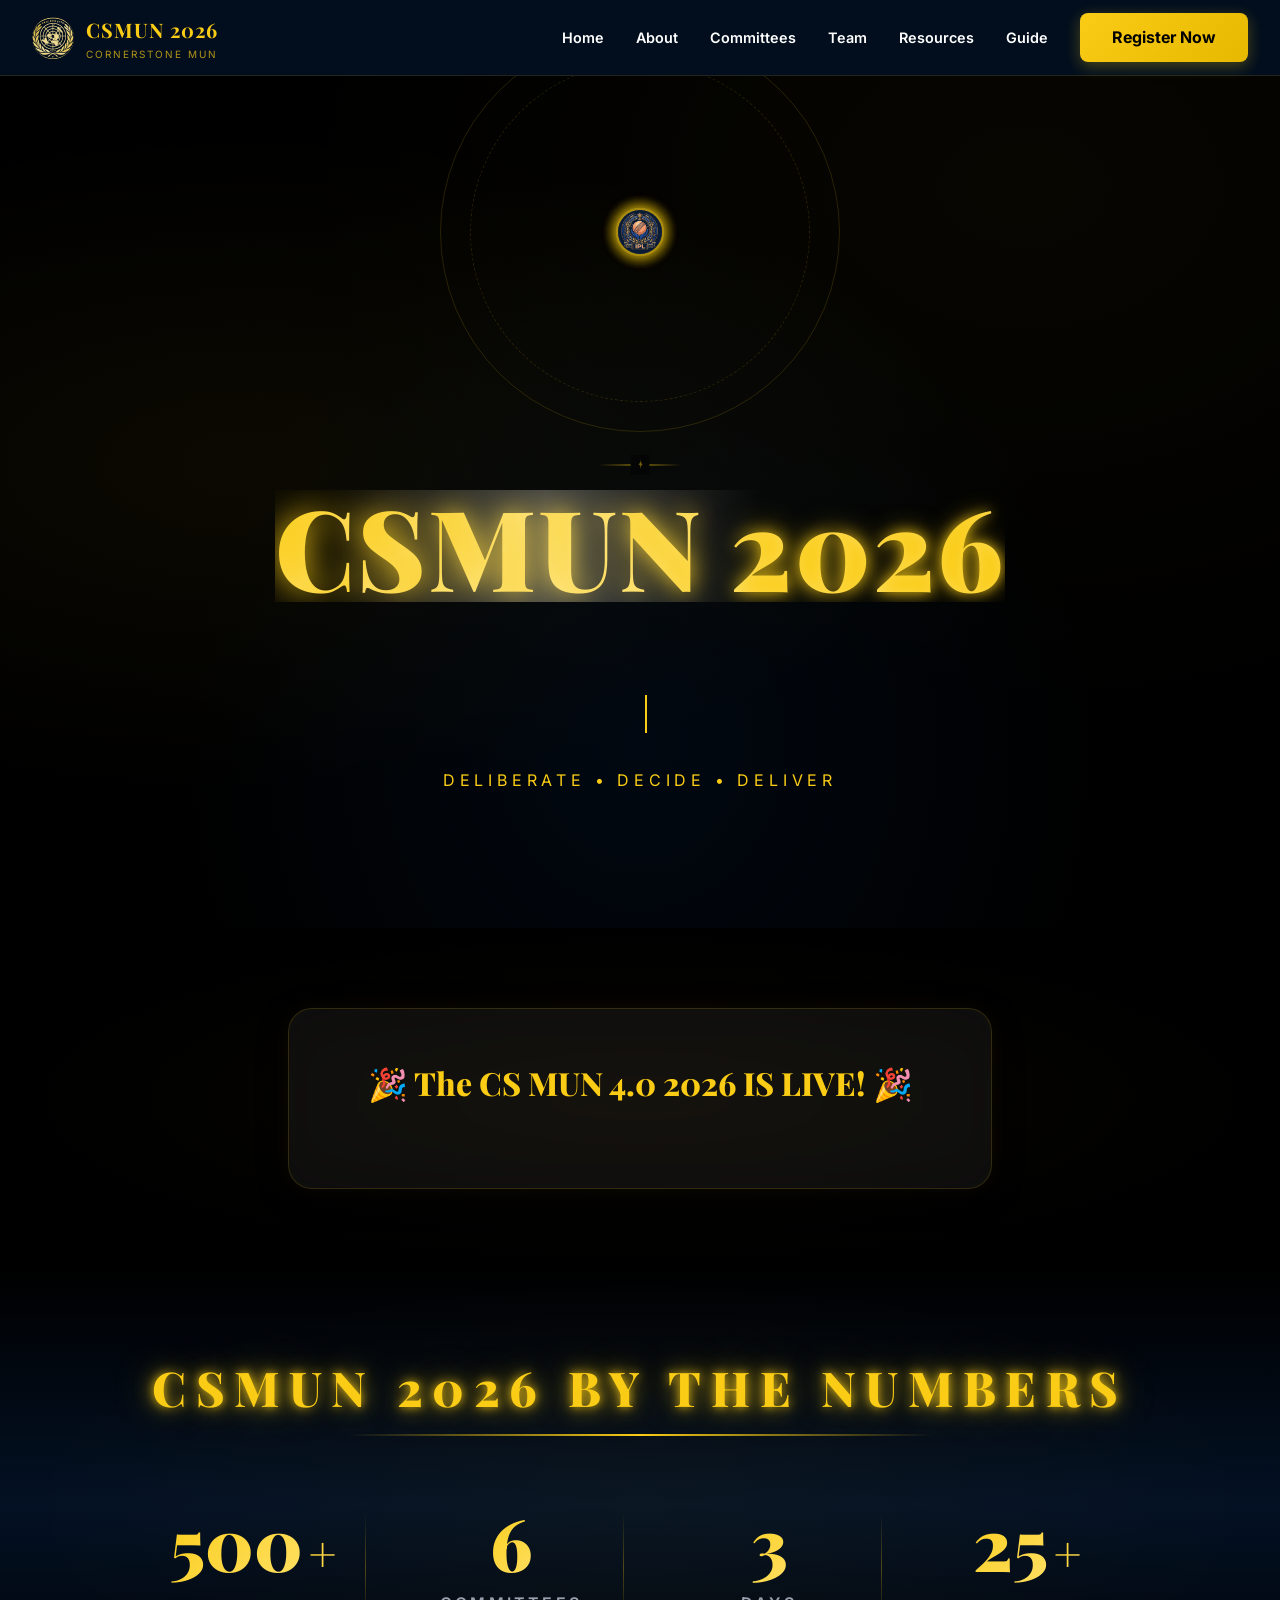
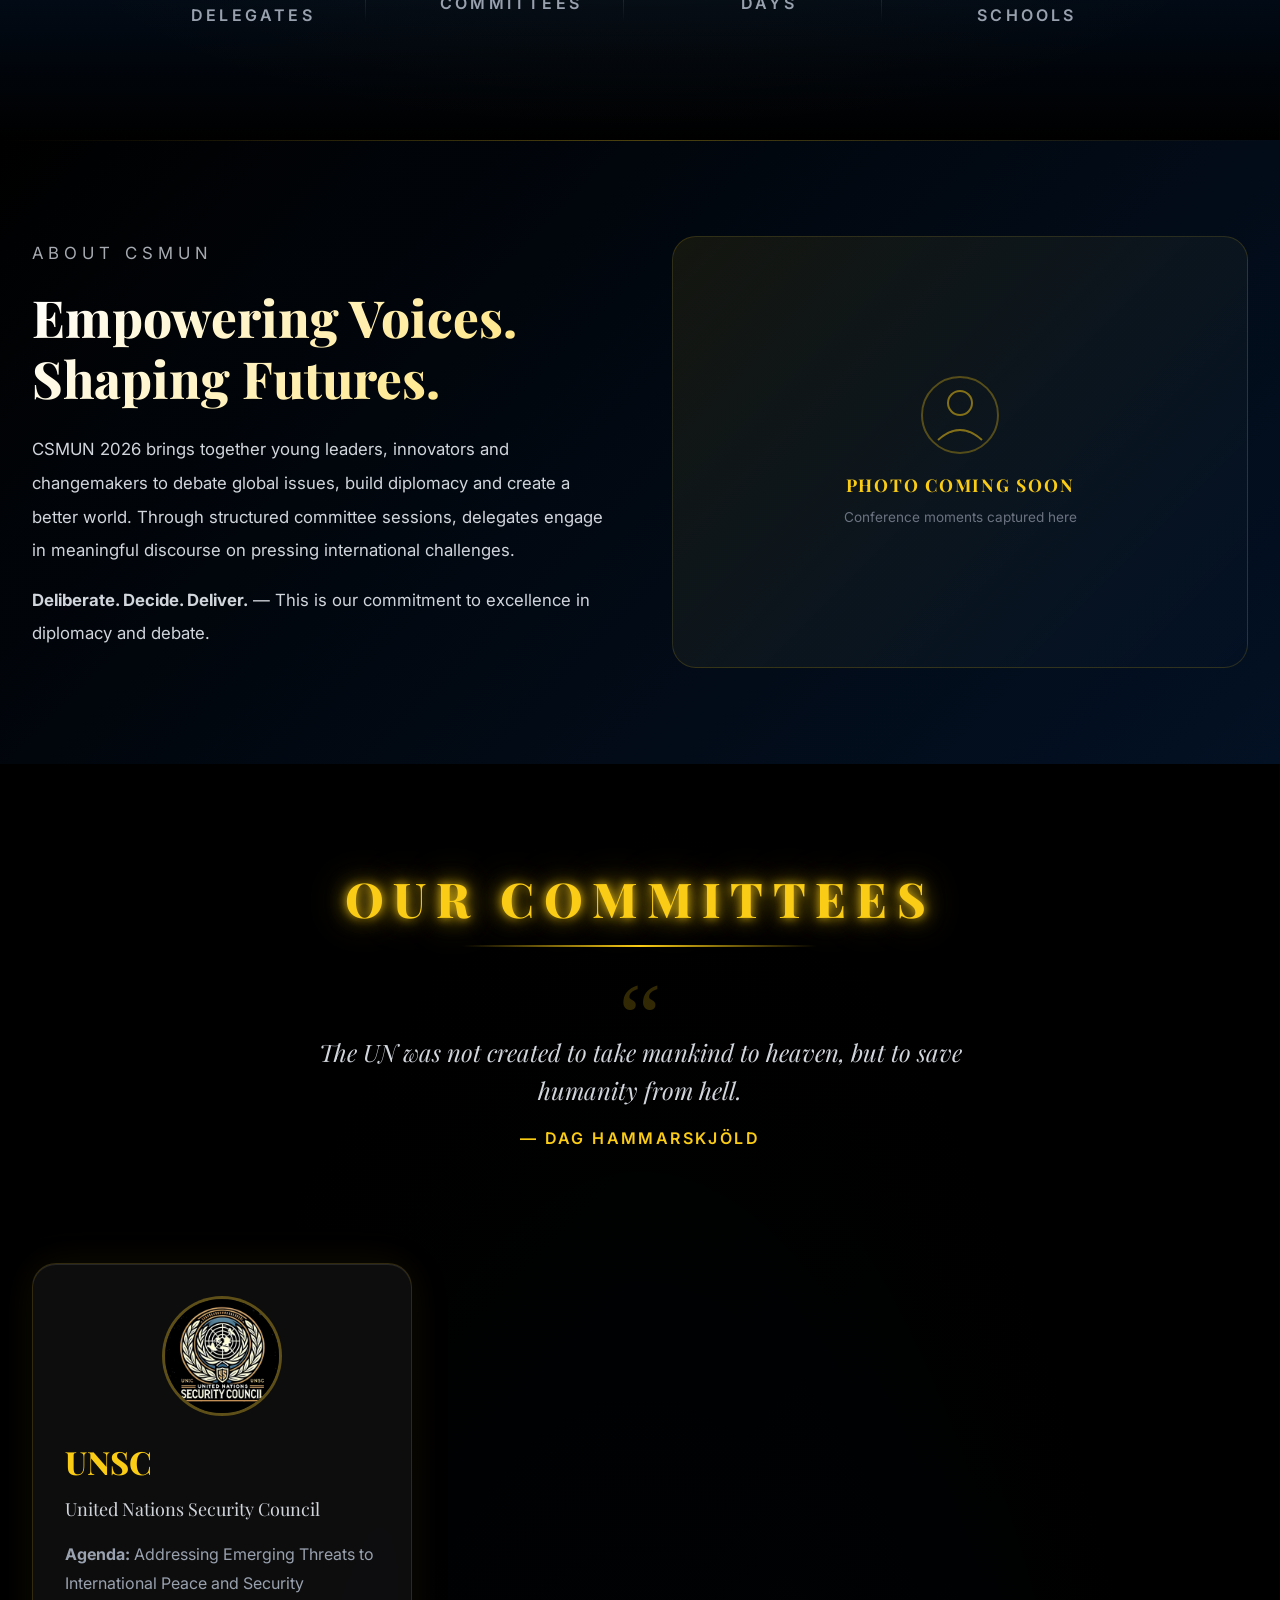
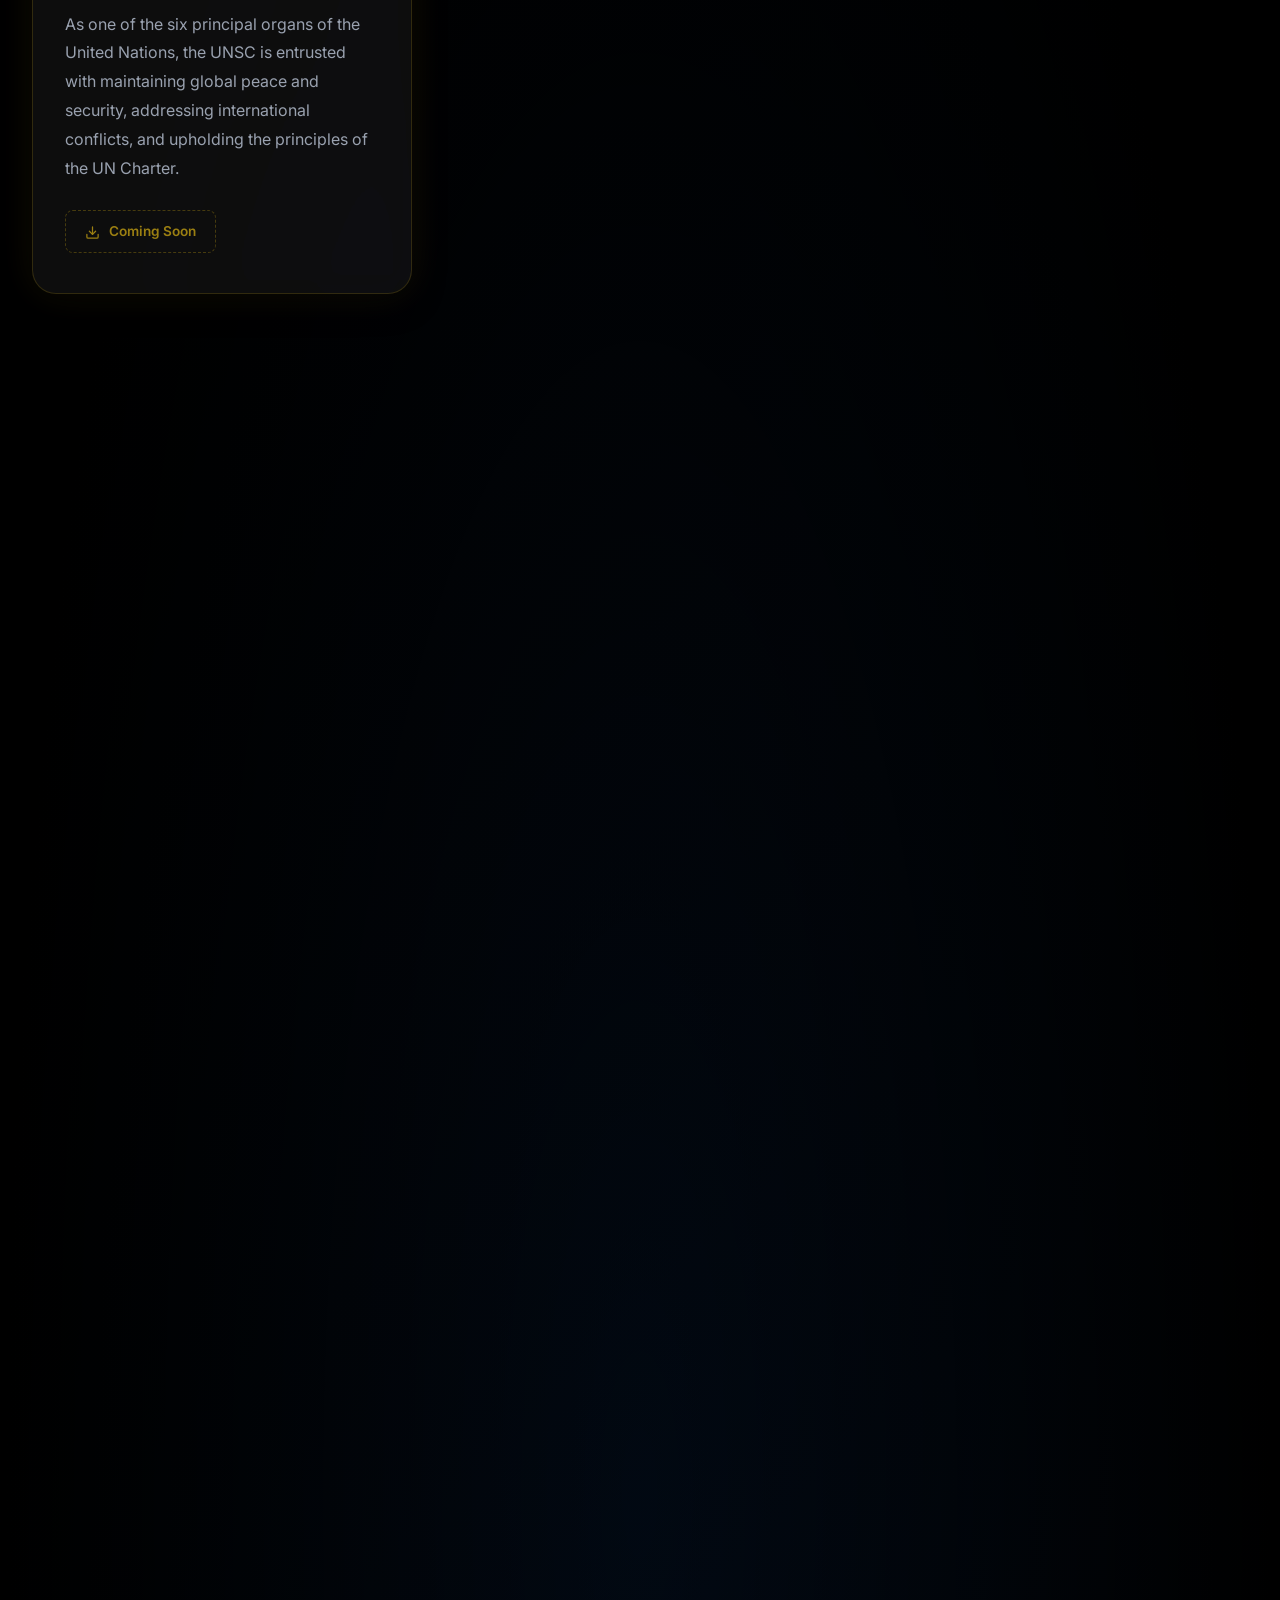
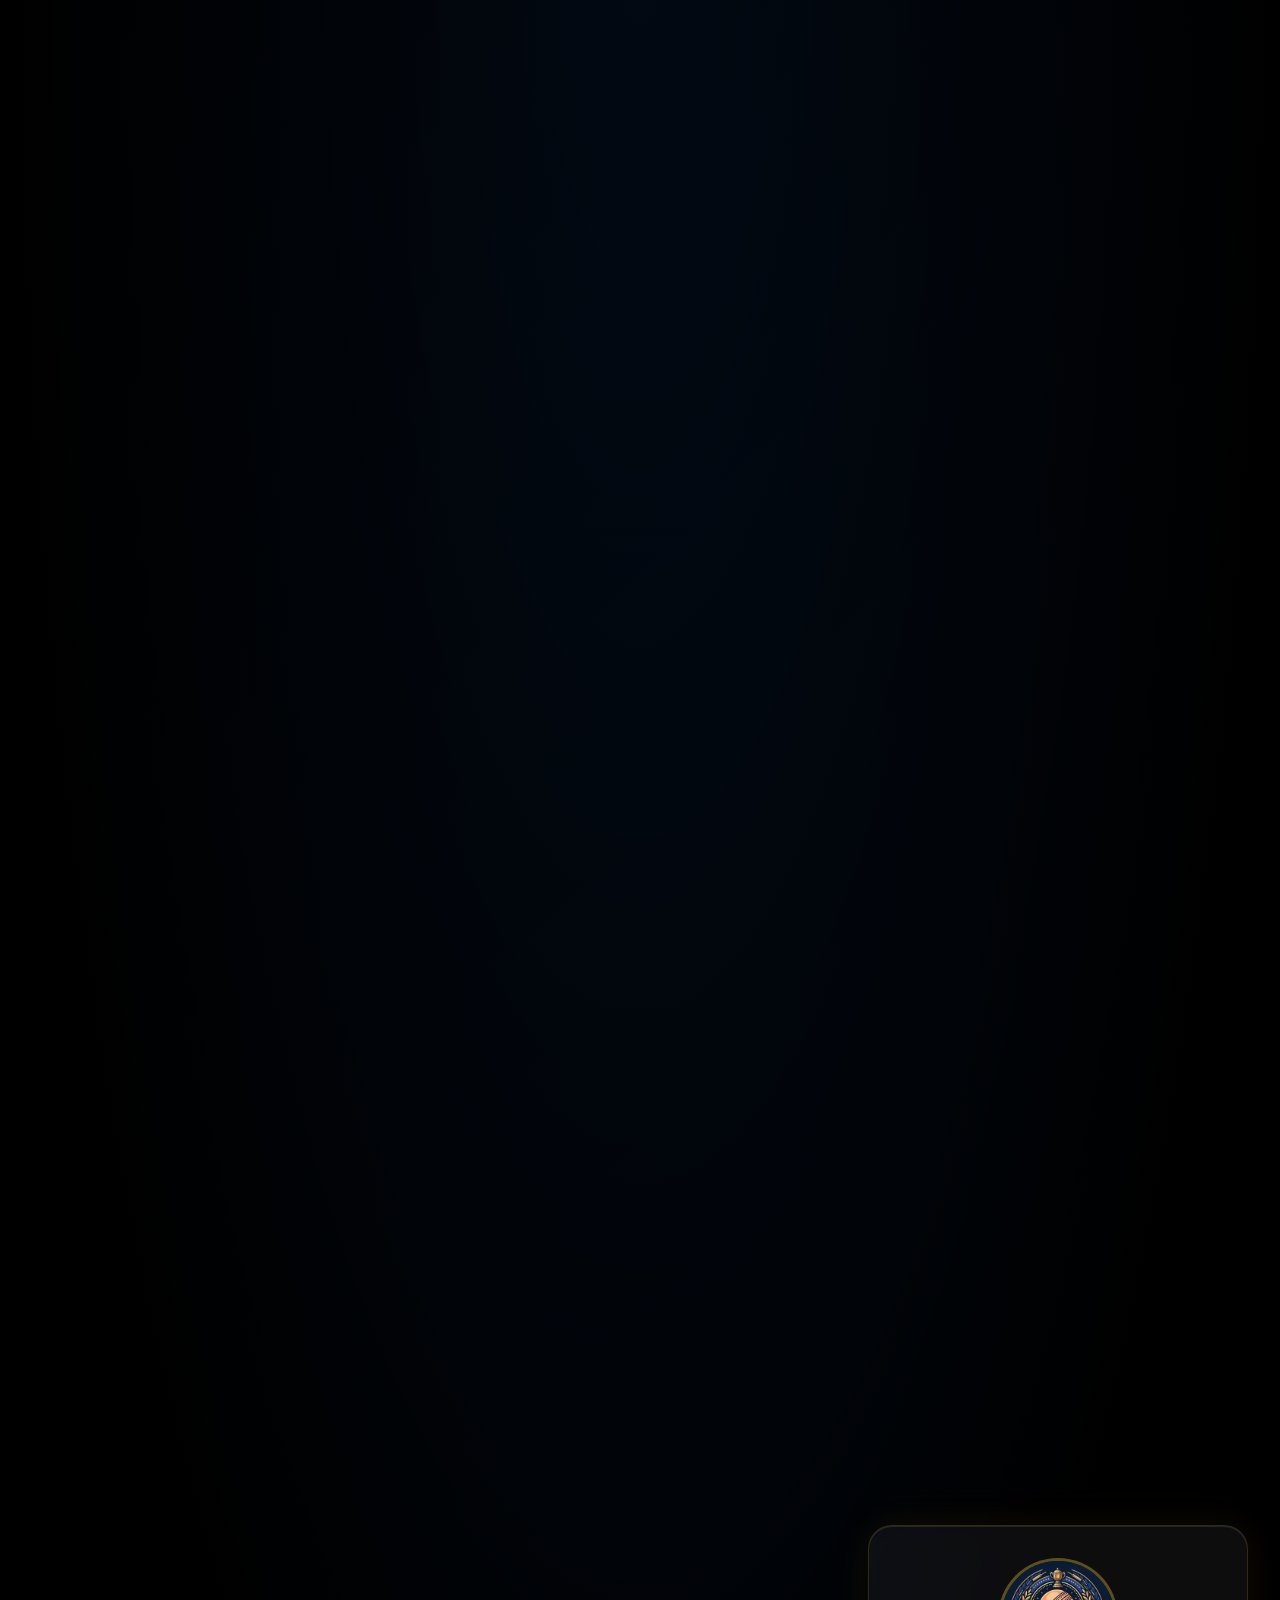
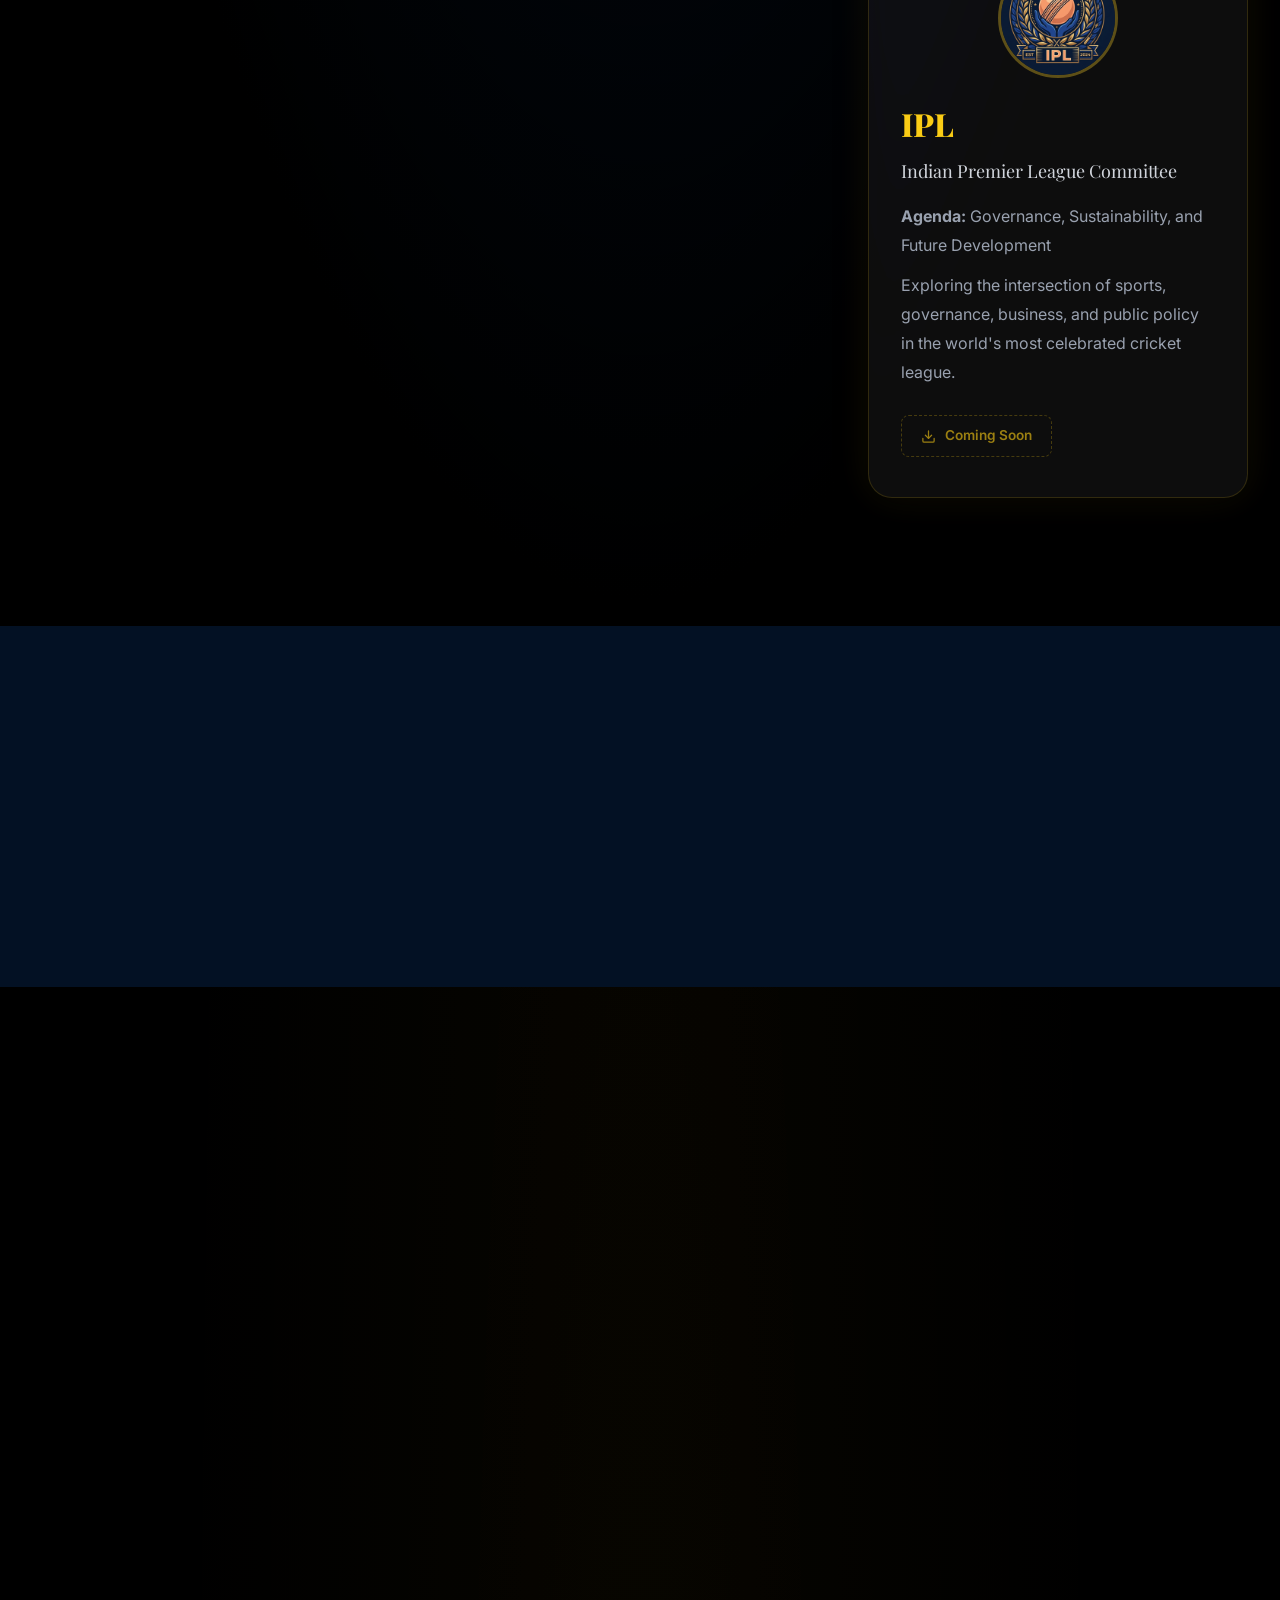
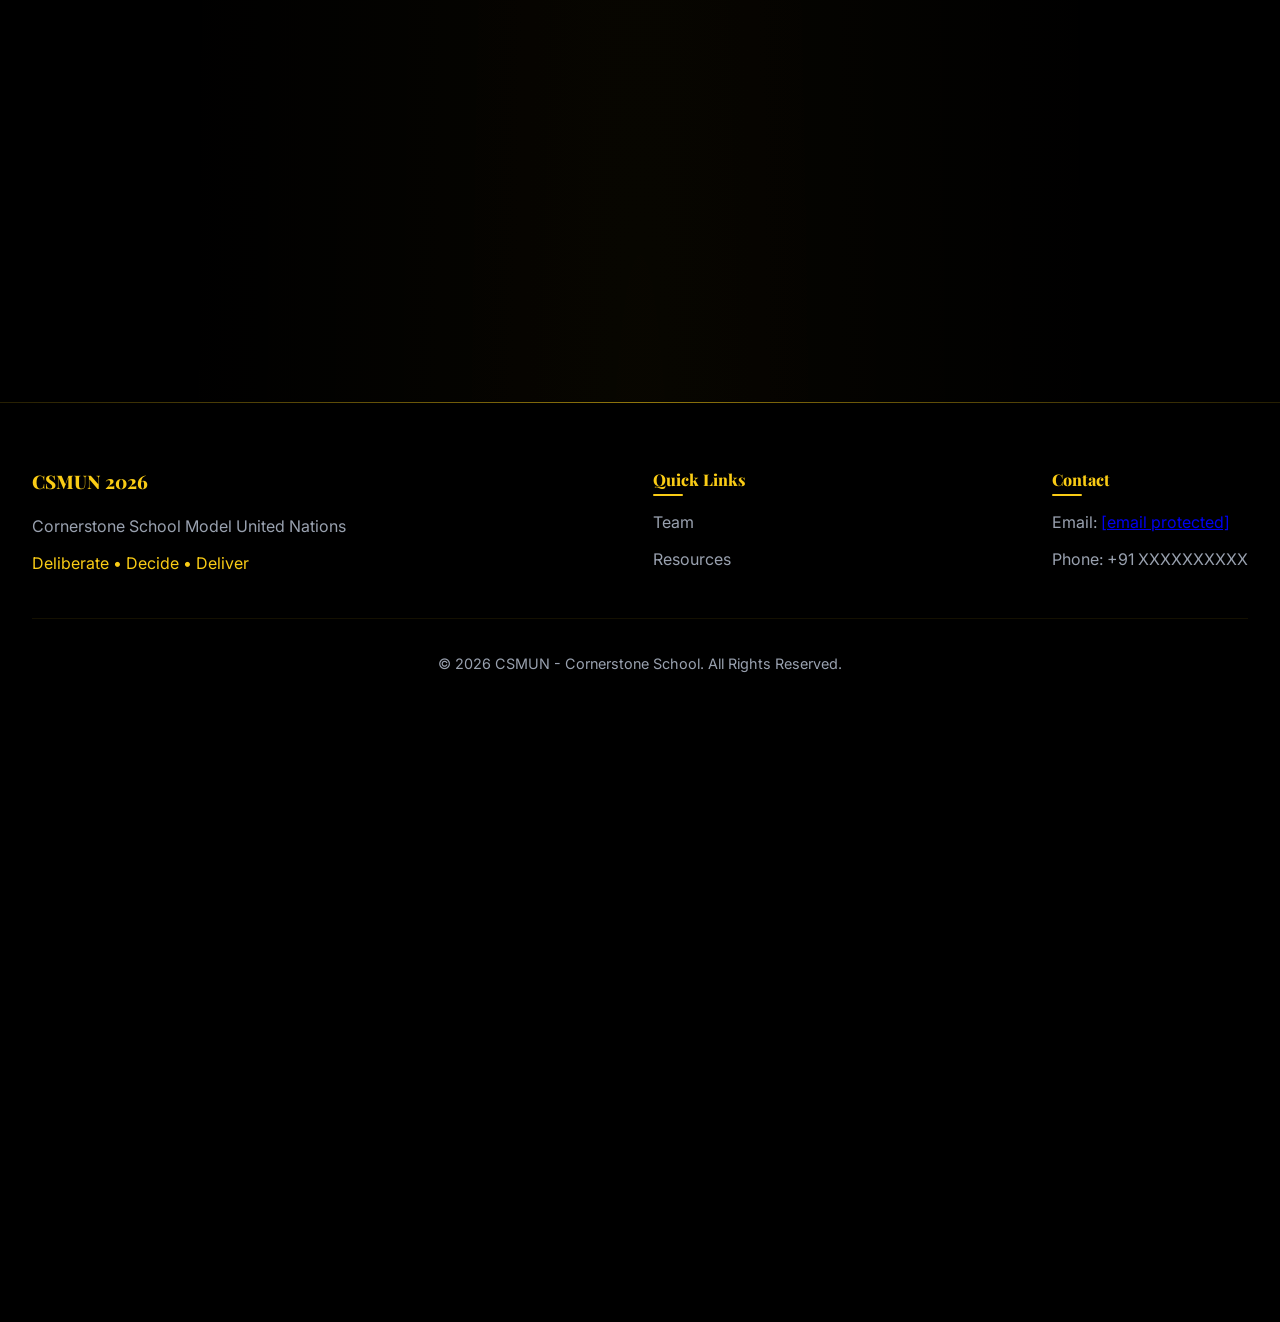
==== index.html @ 0a6442a9 "new" ====
<!DOCTYPE html>
<html lang="en">
<head>
    <meta charset="UTF-8">
    <meta name="viewport" content="width=device-width, initial-scale=1.0">
    <title>CSMUN 2026 | Cornerstone School Model United Nations</title>
    <meta name="description" content="Cornerstone School Model United Nations - Deliberate. Decide. Deliver.">
    <meta name="author" content="Sailesh, Jaswanth, Vedansh and Rishith">
    <!-- TODO: Add favicon, OG tags for social media -->
    <link rel="stylesheet" href="styles.css">
    <link rel="preconnect" href="https://fonts.googleapis.com">
    <link rel="preconnect" href="https://fonts.gstatic.com" crossorigin>
    <link href="https://fonts.googleapis.com/css2?family=Inter:wght@300;400;600;700;800&family=Playfair+Display:wght@700;800;900&display=swap" rel="stylesheet">
    <script src="https://cdnjs.cloudflare.com/ajax/libs/gsap/3.12.5/gsap.min.js"></script>
</head>
<body class="scene-3d">
 <!-- 3D Cityscape Background Layers -->
 <div class="cityscape-3d">
 <div class="skyline-layer skyline-back"></div>
 <div class="skyline-layer skyline-mid"></div>
 <div class="skyline-layer skyline-front"></div>
 </div>

    <!-- Preloader -->
    <div id="preloader">
        <div class="preloader-inner">
            <img src="images/mun-logo.svg" alt="CSMUN" class="preloader-logo">
            <div class="preloader-ring"></div>
            <p class="preloader-text">CSMUN 2026</p>
            <div class="preloader-bar"><div class="preloader-fill"></div></div>
        </div>
    </div>

    <!-- Dramatic Intro (first visit only) -->
    <div id="introOverlay">
        <div class="intro-slides">
            <div class="intro-slide active" style="background-image: url('images/committees/unsc.png')"></div>
            <div class="intro-slide" style="background-image: url('data:image/svg+xml,%3Csvg xmlns=%22http://www.w3.org/2000/svg%22 width=%22400%22 height=%22300%22%3E%3Crect width=%22400%22 height=%22300%22 fill=%22%231a1a2e%22/%3E%3Ccircle cx=%22200%22 cy=%22120%22 r=%2280%22 fill=%22none%22 stroke=%22%23facc15%22 stroke-width=%222%22 opacity=%220.2%22/%3E%3Ctext x=%22200%22 y=%22125%22 text-anchor=%22middle%22 font-family=%22Inter%22 font-size=%2236%22 font-weight=%22800%22 fill=%22%23facc15%22%3EUNHRC%3C/text%3E%3Ctext x=%22200%22 y=%22160%22 text-anchor=%22middle%22 font-family=%22Inter%22 font-size=%2214%22 fill=%22%23999%22%3EHUMAN RIGHTS COUNCIL%3C/text%3E%3C/svg%3E')"></div>
            <div class="intro-slide" style="background-image: url('images/committees/disec.png')"></div>
            <div class="intro-slide" style="background-image: url('images/committees/loksabha.png')"></div>
            <div class="intro-slide" style="background-image: url('images/committees/ip.png')"></div>
            <div class="intro-slide" style="background-image: url('images/committees/ipl.png')"></div>
        </div>
        <div class="intro-bg"></div>
        <div class="intro-content">
            <div class="intro-line intro-line-1"></div>
            <div class="intro-logo-wrap">
                <img src="images/mun-logo.svg" alt="CSMUN" class="intro-logo">
            </div>
            <div class="intro-words">
                <span class="intro-word" data-word="Deliberare">Deliberare</span>
                <span class="intro-word" data-word="Decernere">Decernere</span>
                <span class="intro-word" data-word="Perficere">Perficere</span>
            </div>
            <div class="intro-divider"></div>
            <div class="intro-welcome">
                <p class="intro-welcome-title">Welcome to CSMUN</p>
                <p class="intro-welcome-tagline">Here we debate with passion, confidence and utmost diplomacy</p>
                <p class="intro-welcome-motto">Deliberare • Decernere • Perficere<br><span class="intro-motto-en">Deliberate. Decide. Deliver.</span></p>
            </div>
            <div class="intro-enter">
                <span class="intro-enter-text">Enter</span>
                <svg class="intro-enter-arrow" width="24" height="24" viewBox="0 0 24 24" fill="none" stroke="currentColor" stroke-width="2"><polyline points="6 9 12 15 18 9"/></svg>
            </div>
        </div>
        <div class="intro-particles"></div>
    </div>

    <!-- Fixed Navigation -->
    <nav id="navbar">
        <div class="nav-container">
            <div class="nav-logo">
                <img loading="lazy" src="images/mun-logo.svg" alt="CSMUN Logo" class="logo-img">
                <div class="logo-text">
                    <h1>CSMUN 2026</h1>
                    <p>CORNERSTONE MUN</p>
                </div>
            </div>
            
            <div class="nav-menu" id="navMenu">
                <div class="nav-links">
                    <a href="index.html">Home</a>
                    <a href="#about">About</a>
                    <a href="#committees">Committees</a>
                    <a href="team.html">Team</a>
                    <a href="resources.html">Resources</a>
                    <a href="guide.html">Guide</a>
                </div>

                <a href="#register" class="btn-primary nav-cta">Register Now</a>
            </div>

            <button class="hamburger" id="hamburger" aria-label="Toggle menu">
                <span></span>
                <span></span>
                <span></span>
            </button>
        </div>
    </nav>

    <!-- Hero Section -->
    <section id="home" class="hero">
        <video class="hero-video-bg" autoplay muted loop playsinline poster="data:image/svg+xml,%3Csvg xmlns='http://www.w3.org/2000/svg' width='1920' height='1080'%3E%3Crect width='1920' height='1080' fill='%23000000'/%3E%3C/svg%3E">
            <source src="images/hero-bg.mp4" type="video/mp4">
        </video>
        <div class="hero-particles"></div>
        <div class="hero-overlay"></div>
        <div class="hero-content">
            <!-- 3D GLB MODEL CONTAINER -->
            <div class="hero-3d-model">
                <div id="glbModelContainer"></div>
                <div class="orbit-ring orbit-ring-1"></div>
                <div class="orbit-ring orbit-ring-2"></div>
                <img src="images/committees/unsc.png" alt="UNSC" class="orbit-img orbit-img-1" loading="lazy">
                <img src="images/committees/UNHRC.png" alt="UNHRC" class="orbit-img orbit-img-2" loading="lazy">
                <img src="images/committees/disec.png" alt="DISEC" class="orbit-img orbit-img-3" loading="lazy">
                <img src="images/committees/loksabha.png" alt="Lok Sabha" class="orbit-img orbit-img-4" loading="lazy">
                <img src="images/committees/ip.png" alt="IP" class="orbit-img orbit-img-5" loading="lazy">
                <img src="images/committees/ipl.png" alt="IPL" class="orbit-img orbit-img-6" loading="lazy">
            </div>
            <div class="divider"></div>
            <h1 class="hero-title"><span class="line1" id="heroTitleSplit">CSMUN 2026</span></h1>
            <div class="hero-tagline">
 <div class="typewriter">
 <span class="typewriter-line" data-text="Negotiating Today's Challenges"></span>
 <br>
 <span class="typewriter-line" data-text="Designing Tomorrow's Solutions"></span>
 <span class="typewriter-cursor"></span>
 </div>
 </div>
            <p class="hero-subtitle-bottom">DELIBERATE • DECIDE • DELIVER</p>
            <div class="hero-buttons">
                <a href="#register" class="btn-primary">Register Now</a>
                <a href="#committees" class="btn-secondary">Explore Committees</a>
            </div>
        </div>
    </section>

    <!-- Countdown Section -->
    <section class="countdown-section reveal">
        <div class="countdown-container">
            <div class="glass-card">
                <h2>Countdown To CSMUN 2026</h2>
                <div id="countdown">
                    <div class="time-box">
                        <span id="days">00</span>
                        <label>Days</label>
                    </div>
                    <div class="time-box">
                        <span id="hours">00</span>
                        <label>Hours</label>
                    </div>
                    <div class="time-box">
                        <span id="minutes">00</span>
                        <label>Minutes</label>
                    </div>
                    <div class="time-box">
                        <span id="seconds">00</span>
                        <label>Seconds</label>
                    </div>
                </div>
            </div>
        </div>
    </section>

    <!-- Stats Counter Section -->
    <section class="stats-section reveal">
        <div class="container">
            <h2 class="section-title">CSMUN 2026 By The Numbers</h2>
            <div class="stats-grid">
                <div class="stat-card">
                    <span class="stat-number" data-target="500">0</span>
                    <span class="stat-plus">+</span>
                    <p class="stat-label">Delegates</p>
                </div>
                <div class="stat-card">
                    <span class="stat-number" data-target="6">0</span>
                    <p class="stat-label">Committees</p>
                </div>
                <div class="stat-card">
                    <span class="stat-number" data-target="3">0</span>
                    <p class="stat-label">Days</p>
                </div>
                <div class="stat-card">
                    <span class="stat-number" data-target="25">0</span>
                    <span class="stat-plus">+</span>
                    <p class="stat-label">Schools</p>
                </div>
            </div>
        </div>
    </section>

    <!-- About Section -->
    <section id="about" class="about-section reveal">
        <div class="container">
            <div class="about-grid">
                <div class="about-text reveal-left">
                    <p class="section-label">ABOUT CSMUN</p>
                    <h2>Empowering Voices.<br>Shaping Futures.</h2>
                    <p>CSMUN 2026 brings together young leaders, innovators and changemakers to debate global issues, build diplomacy and create a better world. Through structured committee sessions, delegates engage in meaningful discourse on pressing international challenges.</p>
                    <p><strong>Deliberate. Decide. Deliver.</strong> — This is our commitment to excellence in diplomacy and debate.</p>
                </div>
                <div class="about-image reveal-right">
                    <div style="width:100%;aspect-ratio:4/3;border-radius:1.5rem;background:linear-gradient(135deg,rgba(250,204,21,0.08),rgba(3,17,36,0.9));display:flex;align-items:center;justify-content:center;border:1px solid rgba(250,204,21,0.15);overflow:hidden;">
                        <div style="text-align:center;padding:2rem;">
                            <svg width="80" height="80" viewBox="0 0 80 80" fill="none" style="margin:0 auto 1rem;display:block;"><circle cx="40" cy="40" r="38" stroke="#facc15" stroke-width="2" opacity="0.3"/><circle cx="40" cy="28" r="12" stroke="#facc15" stroke-width="2" opacity="0.5"/><path d="M18 65 Q40 45 62 65" stroke="#facc15" stroke-width="2" opacity="0.5" fill="none"/></svg>
                            <p style="color:var(--gold);font-family:var(--font-heading);font-size:1.1rem;font-weight:700;letter-spacing:0.1em;text-transform:uppercase;">Photo Coming Soon</p>
                            <p style="color:var(--gray-500);font-size:0.85rem;margin-top:0.5rem;">Conference moments captured here</p>
                        </div>
                    </div>
                </div>

            </div>
        </div>
    </section>

<!-- Committees Section -->
<section id="committees" class="committees-section reveal">
 <!-- Diplomacy Visual as section background -->
 <div class="diplomacy-bg">
 <img src="https://images.unsplash.com/photo-1541873676-a18131494184?q=80&w=1200" alt="" class="diplomacy-bg-img" loading="lazy" aria-hidden="true">
 <div class="diplomacy-bg-overlay"></div>
 </div>
 <div class="container">
 <h2 class="section-title">Our Committees</h2>
 <div class="committee-quote">
 <span class="committee-quote-mark">&ldquo;</span>
 <p class="committee-quote-text">The UN was not created to take mankind to heaven, but to save humanity from hell.</p>
 <span class="committee-quote-attribution">&mdash; Dag Hammarskjöld</span>
 </div>
 <div class="committees-road" id="committeesRoad">
    <svg class="road-svg" id="roadSvg"><path id="roadPath" class="road-path"></path></svg>

    <div class="committee-card road-card road-left">
        <img loading="lazy" src="images/committees/unsc.png" alt="UNSC" class="committee-img">
        <h3>UNSC</h3>
        <h4>United Nations Security Council</h4>
        <p><strong>Agenda:</strong> Addressing Emerging Threats to International Peace and Security</p>
        <p>As one of the six principal organs of the United Nations, the UNSC is entrusted with maintaining global peace and security, addressing international conflicts, and upholding the principles of the UN Charter.</p>
        <span class="btn-download btn-coming-soon">
            <svg xmlns="http://www.w3.org/2000/svg" width="15" height="15" viewBox="0 0 24 24" fill="none" stroke="currentColor" stroke-width="2" stroke-linecap="round" stroke-linejoin="round" style="display:inline;vertical-align:middle;margin-right:6px;"><path d="M21 15v4a2 2 0 0 1-2 2H5a2 2 0 0 1-2-2v-4"/><polyline points="7 10 12 15 17 10"/><line x1="12" y1="15" x2="12" y2="3"/></svg>
            Coming Soon
        </span>
    </div>

    <div class="committee-card road-card road-right">
        <img loading="lazy" src="images/committees/UNHRC.png" alt="UNHRC" class="committee-img">
        <h3>UNHRC</h3>
        <h4>United Nations Human Rights Council</h4>
        <p><strong>Agenda:</strong> Protecting Human Rights in Conflict and Crisis Zones</p>
        <p>The principal United Nations body dedicated to the promotion and protection of human rights, working to address violations and advance fundamental freedoms.</p>
        <span class="btn-download btn-coming-soon">
            <svg xmlns="http://www.w3.org/2000/svg" width="15" height="15" viewBox="0 0 24 24" fill="none" stroke="currentColor" stroke-width="2" stroke-linecap="round" stroke-linejoin="round" style="display:inline;vertical-align:middle;margin-right:6px;"><path d="M21 15v4a2 2 0 0 1-2 2H5a2 2 0 0 1-2-2v-4"/><polyline points="7 10 12 15 17 10"/><line x1="12" y1="15" x2="12" y2="3"/></svg>
            Coming Soon
        </span>
    </div>

    <div class="committee-card road-card road-left">
        <img loading="lazy" src="images/committees/disec.png" alt="DISEC" class="committee-img">
        <h3>DISEC</h3>
        <h4>Disarmament and International Security Committee</h4>
        <p><strong>Agenda:</strong> Regulating Emerging Military Technologies and Autonomous Weapons</p>
        <p>The First Committee of the UN General Assembly, serving as a global forum for addressing international security, arms control, and disarmament.</p>
        <span class="btn-download btn-coming-soon">
            <svg xmlns="http://www.w3.org/2000/svg" width="15" height="15" viewBox="0 0 24 24" fill="none" stroke="currentColor" stroke-width="2" stroke-linecap="round" stroke-linejoin="round" style="display:inline;vertical-align:middle;margin-right:6px;"><path d="M21 15v4a2 2 0 0 1-2 2H5a2 2 0 0 1-2-2v-4"/><polyline points="7 10 12 15 17 10"/><line x1="12" y1="15" x2="12" y2="3"/></svg>
            Coming Soon
        </span>
    </div>

    <div class="committee-card road-card road-right">
        <img loading="lazy" src="images/committees/loksabha.png" alt="Lok Sabha" class="committee-img">
        <h3>LOK SABHA</h3>
        <h4>House of the People</h4>
        <p><strong>Agenda:</strong> Deliberation on National Security and Internal Governance Reforms</p>
        <p>The lower house of the Parliament of India, responsible for debating national issues, formulating laws, and shaping public policy.</p>
        <span class="btn-download btn-coming-soon">
            <svg xmlns="http://www.w3.org/2000/svg" width="15" height="15" viewBox="0 0 24 24" fill="none" stroke="currentColor" stroke-width="2" stroke-linecap="round" stroke-linejoin="round" style="display:inline;vertical-align:middle;margin-right:6px;"><path d="M21 15v4a2 2 0 0 1-2 2H5a2 2 0 0 1-2-2v-4"/><polyline points="7 10 12 15 17 10"/><line x1="12" y1="15" x2="12" y2="3"/></svg>
            Coming Soon
        </span>
    </div>

    <div class="committee-card road-card road-left">
        <img loading="lazy" src="images/committees/ip.png" alt="International Press" class="committee-img">
        <h3>IP</h3>
        <h4>International Press</h4>
        <p><strong>Agenda:</strong> Reporting, Journalism, Photography, and Media Coverage</p>
        <p>The voice of journalism within the conference, documenting proceedings and fostering transparency through accurate coverage.</p>
        <span class="btn-download btn-coming-soon">
            <svg xmlns="http://www.w3.org/2000/svg" width="15" height="15" viewBox="0 0 24 24" fill="none" stroke="currentColor" stroke-width="2" stroke-linecap="round" stroke-linejoin="round" style="display:inline;vertical-align:middle;margin-right:6px;"><path d="M21 15v4a2 2 0 0 1-2 2H5a2 2 0 0 1-2-2v-4"/><polyline points="7 10 12 15 17 10"/><line x1="12" y1="15" x2="12" y2="3"/></svg>
            Coming Soon
        </span>
    </div>

    <div class="committee-card road-card road-right">
        <img loading="lazy" src="images/committees/ipl.png" alt="IPL" class="committee-img">
        <h3>IPL</h3>
        <h4>Indian Premier League Committee</h4>
        <p><strong>Agenda:</strong> Governance, Sustainability, and Future Development</p>
        <p>Exploring the intersection of sports, governance, business, and public policy in the world's most celebrated cricket league.</p>
        <span class="btn-download btn-coming-soon">
            <svg xmlns="http://www.w3.org/2000/svg" width="15" height="15" viewBox="0 0 24 24" fill="none" stroke="currentColor" stroke-width="2" stroke-linecap="round" stroke-linejoin="round" style="display:inline;vertical-align:middle;margin-right:6px;"><path d="M21 15v4a2 2 0 0 1-2 2H5a2 2 0 0 1-2-2v-4"/><polyline points="7 10 12 15 17 10"/><line x1="12" y1="15" x2="12" y2="3"/></svg>
            Coming Soon
        </span>
    </div>
</div>
</section>

    <!-- Allocation Matrix -->
    <section class="register-section reveal" style="padding:3rem 0;">
        <div class="container">
            <h2 class="section-title">Allocation Matrix</h2>
            <div style="text-align:center;">
            <p class="section-intro" style="margin-bottom:2rem;">Download the common allocation matrix for all CSMUN 2026 committees.</p>
            <a href="https://docs.google.com/spreadsheets/d/YOUR_SHEET_ID/edit?usp=sharing" target="_blank" rel="noopener" class="btn-primary btn-large" style="font-size:1.1rem;">
                <svg xmlns="http://www.w3.org/2000/svg" width="20" height="20" viewBox="0 0 24 24" fill="none" stroke="currentColor" stroke-width="2.5" stroke-linecap="round" stroke-linejoin="round" style="display:inline;vertical-align:middle;margin-right:10px;">
                <path d="M18 13v6a2 2 0 0 1-2 2H5a2 2 0 0 1-2-2V8a2 2 0 0 1 2-2h6"/>
                <polyline points="15 3 21 3 21 9"/>
                <line x1="10" y1="14" x2="21" y2="3"/>
                </svg>
                View Allocation Matrix
            </a>
            </div>
        </div>
    </section>

    <!-- Itinerary Section -->
    <section id="itinerary" class="itinerary-section reveal">
        <div class="container">
            <h2 class="section-title">Event Itinerary</h2>
            <div class="glass-card" style="max-width:600px;margin:0 auto;">
                <h3 style="font-size:3rem;color:var(--gold);margin-bottom:1rem;">Coming Soon</h3>
                <p style="color:var(--gray-400);font-size:1.125rem;">The detailed itinerary for CSMUN 2026 is being finalized and will be published shortly.</p>
            </div>
        </div>
    </section>

    <!-- Registration Section -->
 <section id="register" class="register-section reveal">
 <div class="container" style="display:flex;flex-direction:column;align-items:center;">
 <h2 class="section-title" style="display:block;text-align:center;position:relative;left:auto;transform:none;">Register for CSMUN 2026</h2>
 <p class="section-intro" style="margin-bottom:2rem;">Secure your spot at CSMUN 2026 by filling out the official registration form.</p>
 <a href="https://forms.gle/cBRp1x6ApAcn2PGm6" target="_blank" rel="noopener" class="btn-primary btn-large" style="font-size:1.1rem;">
 Register now for CSMUN 2026
 </a>
 </div>
 </section>

    <!-- Scroll Progress Bar -->
    <div class="progress-bar" id="progressBar"></div>

    <!-- Back to Top -->
    <button id="backToTop" class="back-to-top" aria-label="Back to top">
        <svg xmlns="http://www.w3.org/2000/svg" width="24" height="24" viewBox="0 0 24 24" fill="none" stroke="currentColor" stroke-width="2.5" stroke-linecap="round" stroke-linejoin="round"><polyline points="18 15 12 9 6 15"/></svg>
    </button>

    <!-- Footer -->
    <footer>
        <div class="container">
            <div class="footer-content">
                <div>
                    <h3>CSMUN 2026</h3>
                    <p>Cornerstone School Model United Nations</p>
                    <p class="gold-text">Deliberate • Decide • Deliver</p>
                </div>
                <div>
                    <h4>Quick Links</h4>
                    <p><a href="team.html" style="color: var(--gray-400); text-decoration: none;">Team</a></p>
                    <p><a href="resources.html" style="color: var(--gray-400); text-decoration: none;">Resources</a></p>
                </div>
                <div>
                    <h4>Contact</h4>
                    <p>Email: <a href="/cdn-cgi/l/email-protection" class="__cf_email__" data-cfemail="b1d2c2dcc4dff1d2dec3dfd4c3c2c5dedfd4c2d2d9dededd9fd4d5c4">[email&#160;protected]</a></p>
                    <p>Phone: +91 XXXXXXXXXX</p>
                </div>
            </div>
            <div class="footer-bottom">
                <p>&copy; 2026 CSMUN - Cornerstone School. All Rights Reserved.</p>
            </div>
        </div>
    </footer>

    <!-- Three.js + GLTFLoader for 3D Model -->
    <script src="https://cdnjs.cloudflare.com/ajax/libs/three.js/r128/three.min.js"></script>
    <script src="https://cdn.jsdelivr.net/npm/three@0.128.0/examples/js/loaders/GLTFLoader.js"></script>

    <script>
    // ==================== 3D GLB MODEL LOADER ====================
    (function() {
     const container = document.getElementById('glbModelContainer');
     if (!container) return;

     // Only load on desktop for performance
     const isMobile = window.innerWidth <= 768 || /Android|iPhone|iPad|iPod/i.test(navigator.userAgent);
     
     if (isMobile) {
     // Fallback to static image on mobile
     container.innerHTML = '<img src="images/mun-logo.svg" alt="CSMUN" style="width:100%;height:100%;border-radius:50%;border:4px solid rgba(250,204,21,0.4);box-shadow:0 0 40px rgba(250,204,21,0.3);">';
     return;
     }

     // Scene setup
     const scene = new THREE.Scene();
     const camera = new THREE.PerspectiveCamera(45, 1, 0.1, 1000);
     camera.position.z = 5;

     const renderer = new THREE.WebGLRenderer({ 
     alpha: true, 
     antialias: true,
     powerPreference: "high-performance"
     });
     renderer.setSize(300, 300);
     renderer.setPixelRatio(Math.min(window.devicePixelRatio, 2));
     renderer.outputEncoding = THREE.sRGBEncoding;
     renderer.toneMapping = THREE.ACESFilmicToneMapping;
      renderer.toneMappingExposure = 0.1;
     container.appendChild(renderer.domElement);//hi

     // Enhanced lighting setup for GOLD visibility
      const ambientLight = new THREE.AmbientLight(0xffffff, 0.5);
     scene.add(ambientLight);

      const directionalLight1 = new THREE.DirectionalLight(0xffffff, 0.8);
      directionalLight1.position.set(5, 5, 5);
      scene.add(directionalLight1);

      const directionalLight2 = new THREE.DirectionalLight(0xfacc15, 0.6);
      directionalLight2.position.set(-5, 3, -5);
      scene.add(directionalLight2);

      const topLight = new THREE.DirectionalLight(0xffe066, 0.7);
      topLight.position.set(0, 10, 0);
      scene.add(topLight);

      const pointLight = new THREE.PointLight(0xfacc15, 0.8, 100);
      pointLight.position.set(0, 0, 8);
      scene.add(pointLight);

     // Load GLB model
     const loader = new THREE.GLTFLoader();
     let model;

     loader.load(
     'logo.glb',
     function(gltf) {
     model = gltf.scene;
     
     // FORCE 30% METALLIC GOLD MATERIAL - BULLETPROOF METHOD
     model.traverse((child) => {
     if (child.isMesh) {
     // Completely replace the material
     const newMaterial = new THREE.MeshStandardMaterial({
     color: 0xfacc15, // Gold color
     metalness: 0.3, // 30% metallic as requested
     roughness: 0.5, // Medium roughness for visible color
     emissive: 0xfacc15, // Gold emission
      emissiveIntensity: 0.06,
     side: THREE.DoubleSide, // Render both sides
     flatShading: false,
     });
     
     // Dispose old material to prevent memory leaks
     if (child.material) {
     child.material.dispose();
     }
     
     child.material = newMaterial;
     child.castShadow = true;
     child.receiveShadow = true;
     
     // Force material update
     child.material.needsUpdate = true;
     }
     });

     // Center and scale model
     const box = new THREE.Box3().setFromObject(model);
     const center = box.getCenter(new THREE.Vector3());
     model.position.sub(center);
     
     const size = box.getSize(new THREE.Vector3());
     const maxDim = Math.max(size.x, size.y, size.z);
     const scale = 3 / maxDim;
     model.scale.setScalar(scale);

     scene.add(model);
     
     console.log('✅ GLB Model loaded successfully with GOLD material');
     },
     function(xhr) {
     console.log('Loading GLB: ' + (xhr.loaded / xhr.total * 100).toFixed(2) + '%');
     },
     function(error) {
     console.error('❌ Error loading GLB model:', error);
     // Fallback to SVG logo
     container.innerHTML = '<img src="images/mun-logo.svg" alt="CSMUN" style="width:100%;height:100%;border-radius:50%;border:4px solid rgba(250,204,21,0.4);box-shadow:0 0 40px rgba(250,204,21,0.3);">';
     }
     );

     // Animation loop - Earth-like rotation
     let time = 0;
     function animate() {
     requestAnimationFrame(animate);
     time += 0.01;

     if (model) {
     // Slow rotation like Earth (Y-axis primary)
     model.rotation.y += 0.005;
     model.rotation.x = Math.sin(time * 0.3) * 0.05; // Subtle tilt wobble
     
     // Gentle floating animation
     model.position.y = Math.sin(time * 0.5) * 0.08;
     }

     // Animate lights for shimmer effect
      pointLight.intensity = 0.8 + Math.sin(time * 2) * 0.2;
     
     renderer.render(scene, camera);
     }
     animate();

     // Handle resize
     window.addEventListener('resize', () => {
     if (window.innerWidth > 768) {
     const size = container.offsetWidth;
     renderer.setSize(size, size);
     camera.aspect = 1;
     camera.updateProjectionMatrix();
     }
     });

    })();
    </script>
    <script>
    // ==================== GSAP HERO TITLE SPLIT ANIMATION ====================
    document.addEventListener('DOMContentLoaded', () => {
        const titleEl = document.getElementById('heroTitleSplit');
        if (!titleEl) return;

        const text = titleEl.textContent;
        titleEl.textContent = '';
        titleEl.style.opacity = '1';

        const chars = text.split('');
        const spans = [];
        chars.forEach((char, i) => {
            const span = document.createElement('span');
            span.textContent = char === ' ' ? '\u00A0' : char;
            span.style.display = 'inline-block';
            span.style.position = 'relative';
            span.style.willChange = 'transform, opacity';
            span.dataset.index = i;
            titleEl.appendChild(span);
            spans.push(span);
        });

        const tl = gsap.timeline({ defaults: { ease: 'power3.out' } });

        tl.fromTo(spans,
            {
                opacity: 0,
                y: gsap.utils.random(-120, 120, 1),
                x: gsap.utils.random(-80, 80, 1),
                rotation: gsap.utils.random(-180, 180, 1),
                scale: 0.3,
                filter: 'blur(10px)',
            },
            {
                opacity: 1,
                y: 0,
                x: 0,
                rotation: 0,
                scale: 1,
                filter: 'blur(0px)',
                duration: 1.2,
                stagger: 0.04,
                ease: 'back.out(1.7)',
            }
        )
        .to(spans, {
            textShadow: '0 0 30px rgba(250,204,21,0.8), 0 0 60px rgba(250,204,21,0.4)',
            duration: 0.4,
            stagger: 0.02,
            yoyo: true,
            repeat: 1,
            ease: 'power2.inOut',
        }, '-=0.2')
        .fromTo('.divider', { scaleX: 0, opacity: 0 }, { scaleX: 1, opacity: 1, duration: 0.8, ease: 'power3.out' }, '-=0.4')
        .fromTo('.typewriter-line', { opacity: 0, y: 20 }, { opacity: 1, y: 0, duration: 0.6, stagger: 0.15, ease: 'power2.out' }, '-=0.3')
        .fromTo('.hero-subtitle-bottom', { opacity: 0, y: 20 }, { opacity: 1, y: 0, duration: 0.6 }, '-=0.2')
        .fromTo('.hero-buttons > *', { opacity: 0, y: 30, scale: 0.8 }, { opacity: 1, y: 0, scale: 1, duration: 0.5, stagger: 0.1, ease: 'back.out(1.7)' }, '-=0.2');

        // Gold shimmer sweep across the title on loop
        const shimmer = document.createElement('div');
        shimmer.style.cssText = 'position:absolute;top:0;left:-20%;width:60%;height:100%;background:linear-gradient(90deg,transparent,rgba(255,255,255,0.25),transparent);pointer-events:none;z-index:2;';
        titleEl.style.position = 'relative';
        titleEl.appendChild(shimmer);

        gsap.to(shimmer, {
            x: '250%',
            duration: 1.2,
            delay: 1.8,
            ease: 'power2.inOut',
            onComplete: () => {
                gsap.to(shimmer, {
                    x: '250%',
                    duration: 1.5,
                    repeat: -1,
                    delay: 3,
                    ease: 'power2.inOut',
                });
            }
        });
    });
    </script>
    <script src="script.js"></script>
</body>
</html>
---- styles.css ----
/* ==================== RESET & VARIABLES ==================== */
/* I spent way too long tuning these gold shades. Don't touch them. */
*, *::before, *::after {
    margin: 0;
    padding: 0;
    box-sizing: border-box;
    /* sometimes I wonder if *::before is overkill... nah */
}

:root {
    --gold: #facc15;
    --gold-dark: #e6b800;
    --gold-light: #ffe066;
    --navy: #031124;
    --navy-light: #0a1e3d;
    --black: #000000;
    --white: #ffffff;
    --gray-200: #e5e7eb;
    --gray-300: #d1d5dc;
    --gray-400: #99a1af;
    --gray-500: #6b7280;
    
    --font-heading: 'Playfair Display', serif;
    --font-body: 'Inter', sans-serif;
    
    --glass-bg: rgba(255, 255, 255, 0.05);
    --glass-border: rgba(250, 204, 21, 0.15);
    --glass-shadow: 0 8px 32px rgba(0, 0, 0, 0.3);
    
    --transition-fast: 0.2s ease;
    --transition-normal: 0.4s ease;
    --transition-slow: 0.6s ease;
    
    --shadow-gold: 0 0 20px rgba(250, 204, 21, 0.3);
    --shadow-gold-intense: 0 0 40px rgba(250, 204, 21, 0.5);
    --glass-blur: blur(20px) saturate(180%);
    --glass-bg-hover: rgba(255, 255, 255, 0.06);
    --glass-shadow-hover: 0 20px 60px rgba(0, 0, 0, 0.6), 0 0 60px rgba(250, 204, 21, 0.2);
    --glass-transition: all 0.4s cubic-bezier(0.4, 0, 0.2, 1);
}

/* ==================== GLASSMORPHISM 2.0 — ULTRA PREMIUM FROSTED GLASS ==================== */
.glass-card, .committee-card, .policy-card, .eb-card {
    background: rgba(255, 255, 255, 0.03);
    backdrop-filter: blur(20px) saturate(180%);
    -webkit-backdrop-filter: blur(20px) saturate(180%);
    border: 1px solid rgba(250, 204, 21, 0.15);
    box-shadow: 
        0 8px 32px rgba(0, 0, 0, 0.4),
        inset 0 1px 0 rgba(255, 255, 255, 0.1),
        0 0 40px rgba(250, 204, 21, 0.08);
    transition: var(--glass-transition);
    transform-style: preserve-3d;
}

.glass-card:hover, .committee-card:hover {
    background: rgba(255, 255, 255, 0.06);
    border-color: rgba(250, 204, 21, 0.4);
    transform: translateY(-8px) scale(1.02);
    box-shadow: 
        0 20px 60px rgba(0, 0, 0, 0.6),
        0 0 60px rgba(250, 204, 21, 0.2);
}

.policy-card:hover, .eb-card:hover {
    background: rgba(255, 255, 255, 0.06);
    border-color: rgba(250, 204, 21, 0.4);
    box-shadow: 
        0 20px 60px rgba(0, 0, 0, 0.6),
        0 0 60px rgba(250, 204, 21, 0.2);
}


::selection {
    background: var(--gold);
    color: var(--black);
}

::-webkit-scrollbar { width: 8px; }
::-webkit-scrollbar-track { background: var(--black); }
::-webkit-scrollbar-thumb {
    background: var(--gold-dark);
    border-radius: 10px;
}
::-webkit-scrollbar-thumb:hover { background: var(--gold); }

html {
    scroll-behavior: smooth;
}

body {
    font-family: var(--font-body);
    background: var(--black);
    color: var(--white);
    overflow-x: hidden;
    line-height: 1.6;
    -webkit-font-smoothing: antialiased;
}

/* ==================== HERO VIDEO BACKGROUND ==================== */
.hero-video-bg {
    position: absolute;
    top: 0;
    left: 0;
    width: 100%;
    height: 100%;
    object-fit: cover;
    z-index: 0;
    background: #000;
    pointer-events: none;
}



a, button, .btn-primary, .btn-secondary, .btn-download, .btn-matrix-dl, .committee-card, nav a {
    cursor: pointer;
}

/* Offset for fixed navbar on anchor scroll */
section[id] {
    scroll-margin-top: 80px;
}

/* ==================== TYPOGRAPHY ==================== */
h1, h2, h3, h4 {
    font-family: var(--font-heading);
    font-weight: 800;
}

.container {
    max-width: 1280px;
    margin: 0 auto;
    padding: 0 2rem;
}

.section-title {
    font-size: clamp(2rem, 5vw + 1rem, 3rem);
    text-align: center;
    color: var(--gold);
    margin-bottom: 3rem;
    text-transform: uppercase;
    letter-spacing: 0.2em;
    position: relative;
    display: inline-block;
    left: 50%;
    transform: translateX(-50%);
    text-shadow: 
        0 0 10px rgba(250, 204, 21, 0.8),
        0 0 20px rgba(250, 204, 21, 0.6),
        0 0 40px rgba(250, 204, 21, 0.4);
    animation: neonPulse 3s ease-in-out infinite;
}
.section-title::after {
    content: '';
    position: absolute;
    bottom: -10px;
    left: 50%;
    transform: translateX(-50%);
    width: 60%;
    height: 2px;
    background: linear-gradient(90deg, transparent, var(--gold), transparent);
}

.section-label {
    color: var(--gold);
    text-transform: uppercase;
    font-size: 0.875rem;
    letter-spacing: 0.3em;
    margin-bottom: 1rem;
    opacity: 0.8;
}

.gold-text {
    color: var(--gold);
}

.section-intro {
    text-align: center;
    color: var(--gray-300);
    max-width: 800px;
    margin: 0 auto 4rem;
    font-size: 1.125rem;
    line-height: 1.8;
}

/* ==================== GLOW TEXT EFFECT ==================== */
.glow-text {
    text-shadow: 0 0 10px rgba(250, 204, 21, 0.5), 0 0 20px rgba(250, 204, 21, 0.3), 0 0 40px rgba(250, 204, 21, 0.1);
}

.shimmer-text {
    background: linear-gradient(90deg, var(--gold) 0%, var(--gold-light) 25%, var(--gold) 50%, var(--gold-light) 75%, var(--gold) 100%);
    background-size: 200% 100%;
    background-clip: text;
    -webkit-background-clip: text;
    -webkit-text-fill-color: transparent;
    background-clip: text;
    animation: shimmer 3s ease-in-out infinite;
    animation-play-state: paused;
}
.shimmer-text:hover {
    animation-play-state: running;
}

@keyframes shimmer {
    0%, 100% { background-position: 200% 0; }
    50% { background-position: -200% 0; }
}

/* ==================== HAMBURGER MENU BUTTON ==================== */
.hamburger {
    display: none;
    flex-direction: column;
    justify-content: center;
    align-items: center;
    width: 44px;
    height: 44px;
    background: transparent;
    border: 1px solid rgba(250, 204, 21, 0.2);
    border-radius: 0.5rem;
    cursor: pointer;
    padding: 10px 8px;
    z-index: 1001;
    gap: 5px;
    transition: border-color var(--transition-fast);
    flex-shrink: 0;
}
.hamburger:hover {
    border-color: rgba(250, 204, 21, 0.5);
}
.hamburger span {
    display: block;
    width: 22px;
    height: 2px;
    background: var(--gold);
    border-radius: 2px;
    transition: all 0.3s ease;
    transform-origin: center;
}
.hamburger.active span:nth-child(1) {
    transform: rotate(45deg) translate(5px, 5px);
}
.hamburger.active span:nth-child(2) {
    opacity: 0;
    transform: scaleX(0);
}
.hamburger.active span:nth-child(3) {
    transform: rotate(-45deg) translate(5px, -5px);
}

/* ==================== MOBILE MENU OVERLAY ==================== */
.nav-menu {
    display: flex;
    align-items: center;
    gap: 2rem;
}

@media (max-width: 768px) {
    .hamburger {
        display: flex;
    }
    .nav-menu {
        position: fixed;
        top: 0;
        right: -100%;
        width: 75%;
        max-width: 300px;
        height: 100vh;
        height: 100dvh;
        background: rgba(3, 17, 36, 0.97);
        backdrop-filter: blur(24px) saturate(1.5);
        -webkit-backdrop-filter: blur(24px) saturate(1.5);
        border-left: 1px solid rgba(250, 204, 21, 0.15);
        flex-direction: column;
        justify-content: flex-start;
        padding: 90px 2rem 2rem;
        transition: right 0.35s cubic-bezier(0.4, 0, 0.2, 1);
        z-index: 999;
        gap: 0.5rem;
        box-shadow: -10px 0 40px rgba(0, 0, 0, 0.5);
        overflow-y: auto;
    }
    .nav-menu.open {
        right: 0;
    }
    .nav-menu .nav-links {
        display: flex !important;
        flex-direction: column;
        gap: 0.25rem;
        width: 100%;
    }
    .nav-menu .nav-links a {
        font-size: 1.1rem;
        padding: 0.75rem 1rem;
        border-radius: 0.5rem;
        transition: background var(--transition-fast);
        display: block;
    }
    .nav-menu .nav-links a:hover {
        background: rgba(250, 204, 21, 0.08);
    }
    .nav-menu .nav-links a::after {
        display: none;
    }
    .nav-menu .nav-cta {
        margin-top: 1.5rem;
        text-align: center;
        width: 100%;
        padding: 0.9rem 1.5rem;
        font-size: 1rem;
    }

    /* Mobile overlay backdrop */
    body.menu-open {
        overflow: hidden;
    }
    body.menu-open::after {
        content: '';
        position: fixed;
        inset: 0;
        background: rgba(0, 0, 0, 0.5);
        z-index: 998;
        animation: fadeIn 0.3s ease;
    }
}/* ==================== NAVIGATION ==================== */
#navbar {
 position: fixed;
 top: 0;
 left: 0;
 width: 100%;
 background: rgba(3, 17, 36, 0.85);
 backdrop-filter: blur(16px) saturate(1.4);
 -webkit-backdrop-filter: blur(16px) saturate(1.4);
 border-bottom: 1px solid rgba(250, 204, 21, 0.12);
 z-index: 1000;
 padding: 0.8rem 0;
 /* REMOVED transform and visibility — navbar is ALWAYS visible */
 transition: background var(--transition-normal), box-shadow var(--transition-normal), backdrop-filter var(--transition-normal);
}

/* Scrolled state — enhanced blur and shadow */
#navbar.scrolled {
 background: rgba(3, 17, 36, 0.95);
 backdrop-filter: blur(20px) saturate(1.6);
 -webkit-backdrop-filter: blur(20px) saturate(1.6);
 box-shadow: 0 4px 30px rgba(0, 0, 0, 0.4), 0 0 40px rgba(250, 204, 21, 0.06), inset 0 1px 0 rgba(250, 204, 21, 0.08);
 border-bottom-color: rgba(250, 204, 21, 0.2);
}

.nav-container {
    max-width: 1280px;
    margin: 0 auto;
    padding: 0 2rem;
    display: flex;
    justify-content: space-between;
    align-items: center;
}

.nav-logo {
    display: flex;
    align-items: center;
    gap: 0.75rem;
    perspective: 500px;
}

.logo-img {
    width: 42px;
    height: 42px;
    border-radius: 50%;
    object-fit: cover;
    transition: transform var(--transition-normal);
}
.logo-img:hover {
    transform: rotateY(180deg) scale(1.1);
}

.logo-text h1 {
    font-size: 1.25rem;
    color: var(--gold);
    font-weight: 700;
    letter-spacing: 0.05em;
}

.logo-text p {
    font-size: 0.625rem;
    color: var(--gold);
    letter-spacing: 0.2em;
    text-transform: uppercase;
    opacity: 0.7;
}

.nav-links {
    display: flex;
    gap: 2rem;
}

.nav-links a {
    color: var(--white);
    text-decoration: none;
    font-weight: 600;
    font-size: 0.9rem;
    position: relative;
    padding: 0.25rem 0;
    transition: color var(--transition-fast);
}
.nav-links a::after {
    content: '';
    position: absolute;
    bottom: -2px;
    left: 0;
    width: 0;
    height: 2px;
    background: linear-gradient(90deg, var(--gold), var(--gold-light));
    transition: width var(--transition-normal);
    border-radius: 2px;
}
.nav-links a:hover {
    color: var(--gold);
}
.nav-links a:hover::after,
.nav-links a.active::after {
    width: 100%;
}
.nav-links a.active {
    color: var(--gold);
}

/* ==================== BUTTONS ==================== */
.btn-primary, .btn-secondary, .btn-download, .btn-matrix-dl {
    position: relative;
    overflow: hidden;
}
.btn-primary {
    background: linear-gradient(135deg, var(--gold), var(--gold-dark));
    color: var(--black);
    padding: 0.75rem 2rem;
    border-radius: 0.5rem;
    text-decoration: none;
    font-weight: 700;
    display: inline-block;
    border: none;
    transition: transform var(--transition-fast), box-shadow var(--transition-fast);
    box-shadow: 0 4px 15px rgba(250, 204, 21, 0.3);
}
.btn-primary:hover {
    transform: translateY(-3px) scale(1.02);
    box-shadow: 0 8px 30px rgba(250, 204, 21, 0.5);
}
.btn-primary:active {
    transform: translateY(-1px) scale(0.98);
}
.btn-primary::before {
    content: '';
    position: absolute;
    top: -50%;
    left: -50%;
    width: 200%;
    height: 200%;
    background: radial-gradient(circle, rgba(255,255,255,0.3) 0%, transparent 60%);
    opacity: 0;
    transition: opacity var(--transition-normal);
    transform: scale(0.5);
}
.btn-primary:hover::before {
    opacity: 1;
    transform: scale(1);
}

.btn-secondary {
    border: 2px solid var(--gold);
    color: var(--gold);
    padding: 0.75rem 2rem;
    border-radius: 0.5rem;
    text-decoration: none;
    font-weight: 700;
    display: inline-block;
    background: transparent;
    transition: all var(--transition-normal);
}
.btn-secondary:hover {
    background: var(--gold);
    color: var(--black);
    transform: translateY(-3px);
    box-shadow: var(--shadow-gold);
}

.btn-large {
    padding: 1.25rem 3rem;
    font-size: 1.125rem;
}

.btn-download {
    display: inline-block;
    margin-top: 1rem;
    padding: 0.6rem 1.2rem;
    background: transparent;
    border: 1px solid rgba(250, 204, 21, 0.4);
    color: var(--gold);
    border-radius: 0.5rem;
    text-decoration: none;
    font-size: 0.85rem;
    font-weight: 600;
    transition: all var(--transition-normal);
}
.btn-download:hover {
    background: var(--gold);
    color: var(--black);
    border-color: var(--gold);
    transform: translateY(-2px);
    box-shadow: var(--shadow-gold);
}

.btn-matrix-dl {
    display: inline-block;
    margin-top: 1rem;
    margin-left: 0.5rem;
    padding: 0.6rem 1.2rem;
    background: transparent;
    border: 1px solid rgba(250, 204, 21, 0.4);
    color: var(--gold);
    border-radius: 0.5rem;
    text-decoration: none;
    font-size: 0.85rem;
    font-weight: 600;
    transition: all var(--transition-normal);
}
.btn-matrix-dl:hover {
    background: var(--gold);
    color: var(--black);
    border-color: var(--gold);
    transform: translateY(-2px);
    box-shadow: var(--shadow-gold);
}

/* ==================== HERO SECTION ==================== */.hero {
 position: relative;
 min-height: 100vh;
 display: flex;
 align-items: center;
 justify-content: center;
 background: 
 linear-gradient(135deg, #000000 0%, #031124 50%, #000000 100%),
 radial-gradient(ellipse at 20% 50%, rgba(250, 204, 21, 0.1) 0%, transparent 50%),
 radial-gradient(ellipse at 80% 20%, rgba(250, 204, 21, 0.06) 0%, transparent 50%);
 background-size: 200% 200%, 100% 100%, 100% 100%;
 animation: gradientShift 15s ease infinite;
 padding-top: 0; /* REMOVE the 80px padding since navbar is always visible */
}
.hero::before {
    content: '';
    position: absolute;
    inset: 0;
    background: 
        radial-gradient(ellipse at 20% 50%, rgba(250, 204, 21, 0.08) 0%, transparent 50%),
        radial-gradient(ellipse at 80% 20%, rgba(250, 204, 21, 0.05) 0%, transparent 50%),
        radial-gradient(ellipse at 50% 80%, rgba(3, 17, 36, 0.8) 0%, transparent 50%);
    z-index: 1;
}

.hero-particles {
    display: none;
}

.hero-overlay {
    position: absolute;
    inset: 0;
    background: rgba(0, 0, 0, 0.4);
    z-index: 2;
}

.hero-content {
    position: relative;
    z-index: 10;
    text-align: center;
    padding: 2rem;
    perspective: 1000px;
}

/* ==================== HERO 3D GLB MODEL ==================== */
.hero-3d-model {
    position: relative;
    width: 400px;
    height: 400px;
    margin: 0 auto 2rem;
    display: flex;
    align-items: center;
    justify-content: center;
    animation: fadeInUp 0.8s ease both;
}

#glbModelContainer {
    width: 300px;
    height: 300px;
    position: relative;
    z-index: 2;
}

#glbModelContainer canvas {
    width: 100% !important;
    height: 100% !important;
    border-radius: 50%;
    filter: drop-shadow(0 0 40px rgba(250, 204, 21, 0.5));
}

/* Keep the orbit rings */
.orbit-ring {
    position: absolute;
    border: 1.5px solid rgba(250, 204, 21, 0.15);
    border-radius: 50%;
    animation: orbitSpin 20s linear infinite;
    pointer-events: none;
}

.orbit-ring-1 {
    width: 400px;
    height: 400px;
}

.orbit-ring-2 {
    width: 340px;
    height: 340px;
    animation-direction: reverse;
    animation-duration: 15s;
    border-style: dashed;
}

.orbit-img {
    position: absolute;
    width: 48px;
    height: 48px;
    border-radius: 50%;
    object-fit: cover;
    border: 2px solid rgba(250, 204, 21, 0.4);
    box-shadow: 0 0 15px rgba(250, 204, 21, 0.3);
    z-index: 3;
    background: rgba(0,0,0,0.3);
}

.orbit-img-1 { animation: orbitImgPath1 20s linear infinite; }
.orbit-img-2 { animation: orbitImgPath2 20s linear infinite; }
.orbit-img-3 { animation: orbitImgPath3 20s linear infinite; }
.orbit-img-4 { animation: orbitImgPath4 20s linear infinite; }
.orbit-img-5 { animation: orbitImgPath5 20s linear infinite; }
.orbit-img-6 { animation: orbitImgPath6 20s linear infinite; }

@keyframes orbitImgPath1 {
 0% { transform: rotate(0deg) translateY(-180px) rotate(0deg); }
 100% { transform: rotate(360deg) translateY(-180px) rotate(-360deg); }
}
@keyframes orbitImgPath2 {
 0% { transform: rotate(60deg) translateY(-180px) rotate(-60deg); }
 100% { transform: rotate(420deg) translateY(-180px) rotate(-420deg); }
}
@keyframes orbitImgPath3 {
 0% { transform: rotate(120deg) translateY(-180px) rotate(-120deg); }
 100% { transform: rotate(480deg) translateY(-180px) rotate(-480deg); }
}
@keyframes orbitImgPath4 {
 0% { transform: rotate(180deg) translateY(-180px) rotate(-180deg); }
 100% { transform: rotate(540deg) translateY(-180px) rotate(-540deg); }
}
@keyframes orbitImgPath5 {
 0% { transform: rotate(240deg) translateY(-180px) rotate(-240deg); }
 100% { transform: rotate(600deg) translateY(-180px) rotate(-600deg); }
}
@keyframes orbitImgPath6 {
 0% { transform: rotate(300deg) translateY(-180px) rotate(-300deg); }
 100% { transform: rotate(660deg) translateY(-180px) rotate(-660deg); }
}

@keyframes orbitSpin {
    to { transform: rotate(360deg); }
}

.divider {
    width: 12rem;
    height: 2px;
    background: linear-gradient(90deg, transparent, var(--gold), transparent);
    margin: 1.5rem auto;
    position: relative;
}
.divider::before {
    content: '✦';
    position: absolute;
    top: 50%;
    left: 50%;
    transform: translate(-50%, -50%);
    color: var(--gold);
    font-size: 0.8rem;
    background: var(--black);
    padding: 0 1rem;
}

.hero-title {
    font-size: clamp(3rem, 8vw + 1rem, 7rem);
    font-weight: 900;
    line-height: 1;
    letter-spacing: 0.02em;
    text-shadow: 
        0 0 10px rgba(250, 204, 21, 0.8),
        0 0 20px rgba(250, 204, 21, 0.6),
        0 0 40px rgba(250, 204, 21, 0.4),
        0 0 80px rgba(250, 204, 21, 0.2);
    animation: neonPulse 3s ease-in-out infinite;
    overflow: hidden;
}
.hero-title .line1 {
    display: block;
    background: linear-gradient(135deg, var(--gold) 0%, var(--gold-light) 30%, var(--gold) 60%, var(--gold-dark) 100%);
    background-size: 200% 200%;
    -webkit-background-clip: text;
    -webkit-text-fill-color: transparent;
    background-clip: text;
}

#heroTitleSplit span {
    display: inline-block;
    position: relative;
    opacity: 0;
    background: linear-gradient(135deg, var(--gold) 0%, var(--gold-light) 30%, var(--gold) 60%, var(--gold-dark) 100%);
    background-size: 200% 200%;
    -webkit-background-clip: text;
    -webkit-text-fill-color: transparent;
    background-clip: text;
}

.hero-tagline {
    margin-top: 2rem;
    font-size: clamp(1.25rem, 3vw + 0.5rem, 2rem);
    color: var(--white);
}
.hero-tagline p {
    margin: 0.5rem 0;
    opacity: 0.9;
}
.hero-tagline p:first-child {
    animation: fadeInUp 0.8s ease 0.3s both;
}
.hero-tagline p:last-child {
    animation: fadeInUp 0.8s ease 0.6s both;
}

.hero-subtitle-bottom {
    margin-top: 2rem;
    color: var(--gold);
    text-transform: uppercase;
    letter-spacing: 0.3em;
    font-size: 1rem;
    opacity: 0.8;
    animation: fadeInUp 0.8s ease 0.9s both;
}

.hero-buttons {
    margin-top: 3rem;
    display: flex;
    gap: 1.5rem;
    justify-content: center;
    flex-wrap: wrap;
    animation: fadeInUp 0.8s ease 1.2s both;
}

/* ==================== GLASS CARD ==================== */
.glass-card {
    background: rgba(255, 255, 255, 0.05);
    border: 1px solid var(--glass-border);
    border-radius: 1.5rem;
    padding: 3rem;
    text-align: center;
    box-shadow: var(--glass-shadow), 0 0 25px rgba(250, 204, 21, 0.05);
    transition: all var(--transition-normal);
    position: relative;
    overflow: hidden;
}
.glass-card::before {
    content: '';
    position: absolute;
    top: -50%;
    left: -50%;
    width: 200%;
    height: 200%;
    background: radial-gradient(circle at 30% 50%, rgba(250, 204, 21, 0.03) 0%, transparent 50%);
    opacity: 0;
    transition: opacity var(--transition-slow);
}
.glass-card:hover::before {
    opacity: 1;
}
.glass-card:hover {
    transform: translateY(-5px);
    border-color: rgba(250, 204, 21, 0.3);
    box-shadow: var(--glass-shadow), 0 0 40px rgba(250, 204, 21, 0.1);
}

.glass-card h2 {
    color: var(--gold);
    font-size: 2rem;
    margin-bottom: 2rem;
}

/* ==================== COUNTDOWN SECTION ==================== */
.countdown-section {
    padding: 5rem 0;
    position: relative;
}
.countdown-section::before {
    content: '';
    position: absolute;
    inset: 0;
    background: radial-gradient(ellipse at center, rgba(250, 204, 21, 0.03) 0%, transparent 70%);
    pointer-events: none;
}

.countdown-container {
    max-width: 768px;
    margin: 0 auto;
    padding: 0 2rem;
}

#countdown {
    display: flex;
    justify-content: center;
    gap: 2rem;
    flex-wrap: wrap;
    perspective: 800px;
}

.time-box {
    display: flex;
    flex-direction: column;
    align-items: center;
    transform: rotateX(5deg);
    transition: transform var(--transition-normal);
}
.time-box:hover {
    transform: rotateX(0deg) scale(1.05);
}

.time-box span {
    font-size: clamp(2.5rem, 8vw + 1rem, 4.5rem);
    font-weight: 700;
    color: var(--white);
    font-family: 'Courier New', monospace;
    display: inline-block;
    background: rgba(255, 255, 255, 0.03);
    padding: 0.5rem 1rem;
    border-radius: 0.75rem;
    border: 1px solid rgba(250, 204, 21, 0.1);
    min-width: 100px;
    text-shadow: 0 0 20px rgba(250, 204, 21, 0.2);
    transition: all var(--transition-normal);
}
.time-box:hover span {
    background: rgba(250, 204, 21, 0.05);
    border-color: rgba(250, 204, 21, 0.3);
    box-shadow: 0 0 30px rgba(250, 204, 21, 0.15);
    transform: scale(1.02);
}

.time-box label {
    font-size: 0.875rem;
    color: var(--gray-400);
    text-transform: uppercase;
    letter-spacing: 0.2em;
    margin-top: 0.75rem;
    font-weight: 600;
}

/* ==================== ABOUT SECTION ==================== */
.about-section {
    padding: 6rem 0;
    background: 
        linear-gradient(135deg, #000000 0%, #031124 50%, #000000 100%),
        radial-gradient(ellipse at 20% 50%, rgba(250, 204, 21, 0.1) 0%, transparent 50%),
        radial-gradient(ellipse at 80% 20%, rgba(250, 204, 21, 0.06) 0%, transparent 50%);
    background-size: 200% 200%, 100% 100%, 100% 100%;
    animation: gradientShift 15s ease infinite;
    position: relative;
    overflow: hidden;
}
.about-section::before {
    content: '';
    position: absolute;
    top: 0;
    left: 0;
    right: 0;
    height: 1px;
    background: linear-gradient(90deg, transparent, var(--gold), transparent);
    opacity: 0.3;
}

.about-grid {
    display: grid;
    grid-template-columns: 1fr 1fr;
    gap: 4rem;
    align-items: center;
}

.about-text h2 {
    font-size: clamp(2rem, 4vw, 3.5rem);
    margin-bottom: 1.5rem;
    line-height: 1.2;
    background: linear-gradient(135deg, var(--white) 0%, var(--gold-light) 100%);
    -webkit-background-clip: text;
    -webkit-text-fill-color: transparent;
    background-clip: text;
}

.about-text p {
    color: var(--gray-300);
    line-height: 2;
    margin-bottom: 1rem;
    font-size: 1.05rem;
}

.about-image {
    width: 100%;
    display: flex;
    align-items: center;
    justify-content: center;
    perspective: 1200px;
}

.about-image img {
    width: 100%;
    height: auto;
    max-height: 600px;
    border-radius: 1.5rem;
    box-shadow: 0 20px 60px rgba(0, 0, 0, 0.6);
    object-fit: cover;
    transition: all var(--transition-slow);
    transform: rotateY(-3deg) rotateX(2deg);
}
.about-image img:hover {
    transform: rotateY(0deg) rotateX(0deg) scale(1.02);
    box-shadow: 0 30px 80px rgba(0, 0, 0, 0.8), 0 0 40px rgba(250, 204, 21, 0.1);
}

img {
    max-width: 100%;
    height: auto;
    display: block;
}

/* ==================== COMMITTEES SECTION ==================== */
.committees-section {
    padding: 6rem 0;
    position: relative;
    background: 
        linear-gradient(135deg, #000000 0%, #031124 50%, #000000 100%),
        radial-gradient(ellipse at 20% 50%, rgba(250, 204, 21, 0.08) 0%, transparent 50%),
        radial-gradient(ellipse at 80% 20%, rgba(250, 204, 21, 0.04) 0%, transparent 50%);
    background-size: 200% 200%, 100% 100%, 100% 100%;
    animation: gradientShift 15s ease infinite;
}

.committees-grid {
    display: grid;
    grid-template-columns: repeat(auto-fit, minmax(350px, 1fr));
    gap: 2rem;
    perspective: 1200px;
}

.committee-card {
    background: rgba(255, 255, 255, 0.05);
    border: 1px solid var(--glass-border);
    border-radius: 1.5rem;
    padding: 2rem;
    transition: all 0.4s ease, transform 0.1s ease-out;
    position: relative;
    overflow: hidden;
}
.committee-card::before {
    content: '';
    position: absolute;
    top: 0;
    left: 0;
    right: 0;
    bottom: 0;
    background: linear-gradient(135deg, rgba(250, 204, 21, 0.05) 0%, transparent 50%);
    opacity: 0;
    transition: opacity var(--transition-normal);
    border-radius: 1.5rem;
}
.committee-card::after {
    content: '';
    position: absolute;
    inset: -1px;
    border-radius: 1.5rem;
    background: linear-gradient(135deg, transparent, rgba(250, 204, 21, 0.1), transparent);
    z-index: -1;
    opacity: 0;
    transition: opacity var(--transition-normal);
}
.committee-card:hover::before {
    opacity: 1;
}
.committee-card:hover::after {
    opacity: 1;
}
.committee-card:hover {
    border-color: rgba(250, 204, 21, 0.3);
    box-shadow: 0 20px 60px rgba(0, 0, 0, 0.4), 0 0 40px rgba(250, 204, 21, 0.1);
}

.committee-card h3 {
    color: var(--gold);
    font-size: 2rem;
    margin-bottom: 0.5rem;
    transition: text-shadow var(--transition-normal);
}
.committee-card:hover h3 {
    text-shadow: 0 0 20px rgba(250, 204, 21, 0.3);
}

.committee-card h4 {
    color: var(--gray-300);
    font-size: 1.125rem;
    font-weight: 400;
    margin-bottom: 1rem;
}

.committee-card p {
    color: var(--gray-400);
    line-height: 1.8;
    margin-bottom: 0.75rem;
}

.committee-img {
    width: 120px;
    height: 120px;
    object-fit: cover;
    border-radius: 50%;
    margin: 0 auto 1.25rem auto;
    background: rgba(255, 255, 255, 0.05);
    border: 3px solid rgba(250, 204, 21, 0.3);
    display: block;
    transition: all var(--transition-normal);
    transform: translateZ(20px);
}
.committee-img:hover {
    border-color: var(--gold);
    box-shadow: 0 0 30px rgba(250, 204, 21, 0.5);
    transform: scale(1.08) translateZ(30px);
}

/* ==================== SECRETARIAT SECTION ==================== */
.secretariat-section {
    padding: 6rem 0;
}

.secretariat-grid {
    display: grid;
    grid-template-columns: repeat(auto-fit, minmax(220px, 1fr));
    gap: 3rem;
}

.secretariat-card {
    text-align: center;
    display: flex;
    flex-direction: column;
    align-items: center;
    perspective: 800px;
}

.secretariat-card img {
    width: 180px;
    height: 180px;
    border-radius: 50%;
    border: 3px solid rgba(250, 204, 21, 0.3);
    margin: 0 auto 1rem;
    object-fit: cover;
    transition: all var(--transition-normal);
    transform: translateZ(0);
}
.secretariat-card img:hover {
    transform: scale(1.08) translateZ(20px);
    border-color: var(--gold);
    box-shadow: 0 0 40px rgba(250, 204, 21, 0.5);
}

.secretariat-card h3 {
    color: var(--gold);
    font-size: 0.875rem;
    text-transform: uppercase;
    letter-spacing: 0.1em;
    margin-bottom: 0.5rem;
}

.secretariat-card p {
    color: var(--gray-400);
}

.secretariat-card .bio {
    color: var(--gray-400);
    font-size: 0.875rem;
    margin-top: 0.75rem;
    line-height: 1.6;
    max-width: 250px;
}

.secretariat-card .name {
    color: var(--white);
    font-size: 1.125rem;
    font-weight: 600;
    margin-bottom: 0.5rem;
}

/* ==================== REGISTRATION FORM ==================== */
.register-section {
    padding: 6rem 0;
    background: var(--navy);
}

.register-container {
    max-width: 768px;
    margin: 0 auto;
}

.register-form {
    padding: 3rem;
}

.form-group {
    margin-bottom: 1.5rem;
    text-align: left;
}

.form-group label {
    display: block;
    margin-bottom: 0.5rem;
    color: var(--gold);
    font-weight: 600;
    text-transform: uppercase;
    font-size: 0.875rem;
    letter-spacing: 0.1em;
}

.form-group input,
.form-group select {
    width: 100%;
    padding: 0.75rem 1rem;
    border-radius: 0.5rem;
    border: 1px solid var(--glass-border);
    background: rgba(0, 0, 0, 0.2);
    color: var(--white);
    font-size: 1rem;
    transition: border-color var(--transition-normal), box-shadow var(--transition-normal);
}

.form-group input:focus,
.form-group select:focus {
    outline: none;
    border-color: var(--gold);
    box-shadow: 0 0 15px rgba(250, 204, 21, 0.2);
}

#form-status {
    margin-top: 1.5rem;
    font-weight: 600;
}

/* ==================== EXECUTIVE BOARD SECTION ==================== */
.eb-section {
    padding: 4rem 0;
    background: linear-gradient(180deg, #020a18, var(--navy));
}

.committee-eb {
    margin-bottom: 4rem;
    background: rgba(255, 255, 255, 0.03);
    border-radius: 1.5rem;
    padding: 2.5rem;
    border: 1px solid rgba(250, 204, 21, 0.1);
    transition: all var(--transition-normal);
}
.committee-eb:hover {
    border-color: rgba(250, 204, 21, 0.2);
    box-shadow: 0 0 30px rgba(250, 204, 21, 0.05);
}

.committee-eb-title {
    color: var(--gold);
    font-size: 1.75rem;
    margin-bottom: 2rem;
    text-align: center;
    text-transform: uppercase;
    letter-spacing: 0.15em;
}

.eb-grid {
    display: grid;
    grid-template-columns: repeat(auto-fit, minmax(250px, 1fr));
    gap: 2rem;
}

.eb-card {
    text-align: center;
    background: rgba(255, 255, 255, 0.03);
    border-radius: 1rem;
    padding: 2rem;
    transition: all var(--transition-normal);
    border: 1px solid rgba(250, 204, 21, 0.1);
    perspective: 600px;
}
.eb-card:hover {
    transform: translateY(-5px) rotateY(2deg);
    border-color: rgba(250, 204, 21, 0.3);
    box-shadow: 0 10px 40px rgba(0, 0, 0, 0.3), 0 0 20px rgba(250, 204, 21, 0.1);
}

.eb-card img {
    width: 150px;
    height: 150px;
    border-radius: 50%;
    border: 3px solid rgba(250, 204, 21, 0.3);
    margin: 0 auto 1rem;
    object-fit: cover;
    transition: all var(--transition-normal);
}
.eb-card img:hover {
    border-color: var(--gold);
    transform: scale(1.05);
}

.eb-card h4 {
    color: var(--gold);
    font-size: 0.875rem;
    text-transform: uppercase;
    letter-spacing: 0.1em;
    margin-bottom: 0.5rem;
}

.eb-card .name {
    color: var(--white);
    font-size: 1.125rem;
    font-weight: 600;
}

/* ==================== POLICIES SECTION ==================== */
.policies-section {
    padding: 6rem 0;
    background: linear-gradient(180deg, var(--navy), #020a18);
    position: relative;
}

.policy-card {
    background: rgba(255, 255, 255, 0.03);
    border-left: 4px solid var(--gold);
    border-radius: 0.75rem;
    padding: 2rem;
    margin-bottom: 2rem;
    transition: all var(--transition-normal);
    position: relative;
    overflow: hidden;
}
.policy-card::before {
    content: '';
    position: absolute;
    inset: 0;
    background: linear-gradient(90deg, rgba(250, 204, 21, 0.03) 0%, transparent 50%);
    opacity: 0;
    transition: opacity var(--transition-normal);
}
.policy-card:hover::before {
    opacity: 1;
}
.policy-card:hover {
    transform: translateX(5px);
    border-left-color: var(--gold-light);
    box-shadow: 0 10px 40px rgba(0, 0, 0, 0.3);
}

.policy-card h3 {
    color: var(--gold);
    font-size: 1.5rem;
    margin-bottom: 1.5rem;
    position: relative;
    z-index: 1;
}

.policy-card ol,
.policy-card ul {
    margin-left: 1.5rem;
    color: var(--gray-300);
    line-height: 2;
    position: relative;
    z-index: 1;
}

.policy-card li {
    margin-bottom: 0.75rem;
}

.policy-intro {
    color: var(--gray-300);
    font-size: 1rem;
    margin-bottom: 1.5rem;
    font-style: italic;
    position: relative;
    z-index: 1;
}

/* ==================== REGISTER SECTION ==================== */
.register-section {
    padding: 6rem 0;
    position: relative;
}

.register-box {
    max-width: 600px;
    margin: 0 auto;
    text-align: center;
    background: rgba(255, 255, 255, 0.05);
    border: 1px solid var(--glass-border);
    border-radius: 1.5rem;
    padding: 3rem;
    position: relative;
    overflow: hidden;
    transition: all var(--transition-normal);
}
.register-box:hover {
    border-color: rgba(250, 204, 21, 0.3);
    box-shadow: 0 0 50px rgba(250, 204, 21, 0.1);
}

.register-box p {
    color: var(--gray-300);
    margin-bottom: 2rem;
    font-size: 1.125rem;
    position: relative;
    z-index: 1;
}

/* ==================== FOOTER ==================== */
footer {
    background: rgba(0, 0, 0, 0.95);
    border-top: 1px solid rgba(250, 204, 21, 0.15);
    padding: 4rem 0 2rem;
    position: relative;
}
footer::before {
    content: '';
    position: absolute;
    top: -1px;
    left: 0;
    right: 0;
    height: 1px;
    background: linear-gradient(90deg, transparent, var(--gold), transparent);
    opacity: 0.5;
}

.footer-content {
    display: flex;
    justify-content: space-between;
    margin-bottom: 2rem;
    flex-wrap: wrap;
    gap: 2rem;
}

footer h3, footer h4 {
    color: var(--gold);
    margin-bottom: 1rem;
    position: relative;
    display: inline-block;
}
footer h4::after {
    content: '';
    position: absolute;
    bottom: -4px;
    left: 0;
    width: 30px;
    height: 2px;
    background: var(--gold);
    border-radius: 2px;
}

footer p {
    color: var(--gray-400);
    margin-bottom: 0.5rem;
    line-height: 1.8;
}

.footer-bottom {
    text-align: center;
    padding-top: 2rem;
    border-top: 1px solid rgba(250, 204, 21, 0.08);
    color: var(--gray-500);
    font-size: 0.9rem;
}

/* ==================== PAGE HEADER (for Team & Resources) ==================== */
.page-header {
    padding: 10rem 0 4rem;
    background: linear-gradient(135deg, rgba(3, 17, 36, 0.98), rgba(0, 0, 0, 0.98));
    text-align: center;
    position: relative;
    overflow: hidden;
}
.page-header::before {
    content: '';
    position: absolute;
    inset: 0;
    background: radial-gradient(ellipse at center, rgba(250, 204, 21, 0.05) 0%, transparent 70%);
}

.page-title {
    font-size: clamp(2.5rem, 6vw, 4.5rem);
    color: var(--gold);
    margin-bottom: 1rem;
    text-transform: uppercase;
    letter-spacing: 0.1em;
    position: relative;
    z-index: 1;
}

.page-subtitle {
    font-size: 1.25rem;
    color: var(--gray-300);
    max-width: 700px;
    margin: 0 auto;
    position: relative;
    z-index: 1;
    opacity: 0.8;
}

/* ==================== RESOURCES PAGE ==================== */
.resources-section {
    padding: 4rem 0;
}

.resource-highlight {
    background: rgba(255, 255, 255, 0.05);
    border: 2px solid rgba(250, 204, 21, 0.2);
    border-radius: 1.5rem;
    padding: 3rem;
    text-align: center;
    max-width: 900px;
    margin: 0 auto;
    transition: all var(--transition-normal);
}
.resource-highlight:hover {
    border-color: rgba(250, 204, 21, 0.4);
    box-shadow: 0 0 50px rgba(250, 204, 21, 0.1);
    transform: translateY(-3px);
}

.resource-icon {
    font-size: 4rem;
    margin-bottom: 1.5rem;
    display: inline-block;
    animation: resourceIconFloat 3s ease-in-out infinite;
}
@keyframes resourceIconFloat {
    0%, 100% { transform: translateY(0) rotate(0deg); }
    25% { transform: translateY(-5px) rotate(-3deg); }
    75% { transform: translateY(-5px) rotate(3deg); }
}

.resource-highlight h2 {
    color: var(--gold);
    font-size: 2.5rem;
    margin-bottom: 1.5rem;
}

.resource-description {
    color: var(--gray-300);
    font-size: 1.125rem;
    line-height: 2;
    margin-bottom: 1.5rem;
}

.resource-note {
    background: rgba(250, 204, 21, 0.1);
    border-left: 4px solid var(--gold);
    padding: 1rem;
    border-radius: 0.5rem;
    margin-bottom: 2rem;
    text-align: left;
}

.resource-note strong {
    color: var(--gold);
}

/* ==================== ITINERARY SECTION ==================== */
.itinerary-section {
    padding: 6rem 0;
    background: linear-gradient(180deg, #020a18, var(--navy));
    position: relative;
}

.itinerary-grid {
    display: grid;
    grid-template-columns: repeat(auto-fit, minmax(300px, 1fr));
    gap: 2rem;
    perspective: 1200px;
}

.itinerary-card {
    background: rgba(255, 255, 255, 0.05);
    border: 1px solid var(--glass-border);
    border-radius: 1.5rem;
    overflow: hidden;
    transition: all var(--transition-normal);
}
.itinerary-card:hover {
    transform: translateY(-10px) rotateX(2deg);
    border-color: rgba(250, 204, 21, 0.3);
    box-shadow: 0 20px 60px rgba(0, 0, 0, 0.4), 0 0 30px rgba(250, 204, 21, 0.1);
}

.itinerary-img-wrap {
    width: 100%;
    height: 200px;
    overflow: hidden;
    position: relative;
}
.itinerary-img-wrap::after {
    content: '';
    position: absolute;
    inset: 0;
    background: linear-gradient(0deg, rgba(0,0,0,0.3) 0%, transparent 50%);
}

.itinerary-img-wrap img {
    width: 100%;
    height: 100%;
    object-fit: cover;
    transition: transform var(--transition-slow);
}

.itinerary-card:hover .itinerary-img-wrap img {
    transform: scale(1.1);
}

.itinerary-info {
    padding: 2rem;
    position: relative;
}

.itinerary-day {
    display: inline-block;
    background: linear-gradient(135deg, var(--gold), var(--gold-dark));
    color: var(--black);
    padding: 0.5rem 1rem;
    border-radius: 0.5rem;
    font-size: 0.75rem;
    font-weight: 700;
    text-transform: uppercase;
    letter-spacing: 0.1em;
    margin-bottom: 1rem;
}

.itinerary-info h3 {
    color: var(--white);
    font-size: 1.5rem;
    margin-bottom: 0.75rem;
}

.itinerary-info p {
    color: var(--gray-400);
    line-height: 1.8;
}

/* ==================== COMING SOON BUTTON ==================== */
.btn-coming-soon {
 opacity: 0.6;
 border-style: dashed !important;
 pointer-events: none;
}
.btn-coming-soon:hover {
 background: transparent !important;
 color: var(--gold) !important;
 transform: none !important;
 box-shadow: none !important;
}

.countdown-section, .stats-section, .about-section,
.itinerary-section, .register-section,
.secretariat-section, .eb-section, .policies-section,
.resources-section, .faq-section {
    content-visibility: auto;
    contain-intrinsic-size: 500px;
}

/* ==================== SCROLL REVEAL ANIMATIONS ==================== */
.reveal {
    opacity: 0;
    transform: translateY(40px);
    transition: opacity 0.8s ease, transform 0.8s ease;
}
.reveal.visible {
    opacity: 1;
    transform: translateY(0);
}
.reveal-delay-1 { transition-delay: 0.1s; }
.reveal-delay-2 { transition-delay: 0.2s; }
.reveal-delay-3 { transition-delay: 0.3s; }
.reveal-delay-4 { transition-delay: 0.4s; }
.reveal-delay-5 { transition-delay: 0.5s; }

.reveal-left {
    opacity: 0;
    transform: translateX(-60px);
    transition: opacity 0.8s ease, transform 0.8s ease;
}
.reveal-left.visible {
    opacity: 1;
    transform: translateX(0);
}

.reveal-right {
    opacity: 0;
    transform: translateX(60px);
    transition: opacity 0.8s ease, transform 0.8s ease;
}
.reveal-right.visible {
    opacity: 1;
    transform: translateX(0);
}

.reveal-scale {
    opacity: 0;
    transform: scale(0.8);
    transition: opacity 0.8s ease, transform 0.8s ease;
}
.reveal-scale.visible {
    opacity: 1;
    transform: scale(1);
}

/* ==================== KEYFRAME ANIMATIONS ==================== */
@keyframes fadeInUp {
    from { opacity: 0; transform: translateY(30px); }
    to { opacity: 1; transform: translateY(0); }
}

/* ==================== ANIMATED GRADIENT SHIFT ==================== */
@keyframes gradientShift {
    0%, 100% { background-position: 0% 50%, 0 0, 0 0; }
    50% { background-position: 100% 50%, 0 0, 0 0; }
}

/* ==================== NEON GLOW PULSE ==================== */
@keyframes neonPulse {
    0%, 100% { 
        text-shadow: 
            0 0 10px rgba(250, 204, 21, 0.8),
            0 0 20px rgba(250, 204, 21, 0.6),
            0 0 40px rgba(250, 204, 21, 0.4);
    }
    50% { 
        text-shadow: 
            0 0 20px rgba(250, 204, 21, 1),
            0 0 40px rgba(250, 204, 21, 0.8),
            0 0 80px rgba(250, 204, 21, 0.6),
            0 0 120px rgba(250, 204, 21, 0.4);
    }
}

/* ==================== CURSOR TRAIL ==================== */
.cursor-trail {
    position: fixed;
    width: 10px;
    height: 10px;
    background: var(--gold);
    border-radius: 50%;
    pointer-events: none;
    z-index: 99999;
    mix-blend-mode: screen;
    animation: cursorFade 0.6s ease-out forwards;
}

@keyframes cursorFade {
    to { transform: scale(3); opacity: 0; }
}

/* ==================== BUTTON MICRO-INTERACTIONS ==================== */
.btn-primary::after {
    content: '';
    position: absolute;
    inset: 0;
    background: radial-gradient(circle, rgba(255,255,255,0.4) 0%, transparent 70%);
    transform: scale(0);
    opacity: 0;
    border-radius: inherit;
    transition: transform 0.5s, opacity 0.5s;
}

.btn-primary:active::after {
    transform: scale(2.5);
    opacity: 1;
    transition: 0s;
}

/* ==================== 3D TILT CARD SUPPORT ==================== */
.committee-card, .stat-card {
    transform-style: preserve-3d;
}

.committee-card:hover {
    transform: perspective(1000px) rotateX(var(--rotate-x, 0deg)) rotateY(var(--rotate-y, 0deg)) translateZ(20px) scale(1.02);
}

/* RESET TRANSFORM WHEN NOT HOVERING */
.committee-card {
    transform: perspective(1000px) rotateX(0deg) rotateY(0deg) translateZ(0px);
}

@keyframes fadeIn {
    from { opacity: 0; }
    to { opacity: 1; }
}

@keyframes pulse {
    0%, 100% { transform: scale(1); }
    50% { transform: scale(1.05); }
}

@keyframes goldPulse {
    0%, 100% { box-shadow: 0 0 20px rgba(250, 204, 21, 0.3); }
    50% { box-shadow: 0 0 40px rgba(250, 204, 21, 0.6); }
}

/* ==================== RESPONSIVE ==================== */
@media (max-width: 1024px) {
    .about-grid {
        gap: 2rem;
    }
    .about-text h2 {
        font-size: 2.5rem;
    }
    
    .hero-3d-model {
        width: 320px;
        height: 320px;
    }
    #glbModelContainer {
        width: 240px;
        height: 240px;
    }
    .orbit-ring-1 {
        width: 320px;
        height: 320px;
    }
    .orbit-ring-2 {
        width: 270px;
        height: 270px;
    }
    .orbit-img {
        width: 40px;
        height: 40px;
    }
    @keyframes orbitImgPath1 {
        0% { transform: rotate(0deg) translateY(-150px) rotate(0deg); }
        100% { transform: rotate(360deg) translateY(-150px) rotate(-360deg); }
    }
    @keyframes orbitImgPath2 {
        0% { transform: rotate(60deg) translateY(-150px) rotate(-60deg); }
        100% { transform: rotate(420deg) translateY(-150px) rotate(-420deg); }
    }
    @keyframes orbitImgPath3 {
        0% { transform: rotate(120deg) translateY(-150px) rotate(-120deg); }
        100% { transform: rotate(480deg) translateY(-150px) rotate(-480deg); }
    }
    @keyframes orbitImgPath4 {
        0% { transform: rotate(180deg) translateY(-150px) rotate(-180deg); }
        100% { transform: rotate(540deg) translateY(-150px) rotate(-540deg); }
    }
    @keyframes orbitImgPath5 {
        0% { transform: rotate(240deg) translateY(-150px) rotate(-240deg); }
        100% { transform: rotate(600deg) translateY(-150px) rotate(-600deg); }
    }
    @keyframes orbitImgPath6 {
        0% { transform: rotate(300deg) translateY(-150px) rotate(-300deg); }
        100% { transform: rotate(660deg) translateY(-150px) rotate(-660deg); }
    }
}

@media (max-width: 768px) {
    body {
        cursor: auto;
    }
    .cursor-dot, .cursor-ring { display: none; }
    a, button, .btn-primary, .btn-secondary, .btn-download, .btn-matrix-dl, .committee-card, nav a {
        cursor: pointer;
    }
    
    .container {
        padding: 0 1.25rem;
    }
    
    .hero-title {
        font-size: 2.5rem;
    }
    
    .hero-tagline {
        font-size: 1.1rem;
        margin-top: 1.25rem;
    }
    
    .hero-subtitle-bottom {
        font-size: 0.75rem;
        letter-spacing: 0.2em;
        margin-top: 1.25rem;
    }
    
    .hero-buttons {
        flex-direction: column;
        align-items: center;
        gap: 1rem;
        margin-top: 2rem;
    }
    .hero-buttons .btn-primary,
    .hero-buttons .btn-secondary {
        width: 100%;
        max-width: 280px;
        text-align: center;
    }

    .hero-content {
        padding: 1rem;
    }

    .about-grid {
        grid-template-columns: 1fr;
        gap: 2rem;
    }
    .about-text h2 {
        font-size: 1.75rem;
    }
    .about-text p {
        font-size: 0.95rem;
    }
    .about-image img {
        transform: none;
    }
    .about-image img:hover {
        transform: none;
    }
    
    .section-title {
        font-size: 1.6rem;
        margin-bottom: 2rem;
    }
    
    .section-intro {
        font-size: 0.95rem;
        margin-bottom: 2.5rem;
        padding: 0 0.5rem;
    }
    
    .committees-grid {
        grid-template-columns: 1fr;
        gap: 1.25rem;
    }
    .committee-card {
        padding: 1.5rem;
    }
    .committee-card h3 {
        font-size: 1.5rem;
    }
    .committee-card h4 {
        font-size: 1rem;
    }
    .committee-card p {
        font-size: 0.9rem;
    }
    .committee-img {
        width: 90px;
        height: 90px;
    }
    
    .page-title {
        font-size: 2rem;
    }
    
    .page-subtitle {
        font-size: 0.9rem;
    }
    
    .page-header {
        padding: 7rem 0 3rem;
    }
    
    .eb-grid {
        grid-template-columns: 1fr;
    }
    .committee-eb {
        padding: 1.5rem;
    }
    .committee-eb-title {
        font-size: 1.3rem;
    }
    
    #countdown {
        gap: 0.75rem;
    }
    .time-box span {
        min-width: 65px;
        font-size: 2rem;
        padding: 0.4rem 0.6rem;
    }
    .time-box label {
        font-size: 0.7rem;
    }

    .glass-card {
        padding: 2rem 1.25rem;
    }
    .glass-card h2 {
        font-size: 1.5rem;
    }

    .stats-grid {
        grid-template-columns: repeat(2, 1fr);
        gap: 0.75rem;
    }
    .stat-card::after {
        display: none;
    }
    .stat-card {
        padding: 1.5rem 0.5rem;
    }
    .stat-number {
        font-size: 2.5rem;
    }
    .stat-plus {
        font-size: 1.5rem;
    }
    .stat-label {
        font-size: 0.75rem;
        letter-spacing: 0.12em;
    }
    
    .back-to-top {
        bottom: 20px;
        right: 20px;
        width: 44px;
        height: 44px;
    }

    .hero-3d-model {
        width: 220px;
        height: 220px;
        margin-bottom: 1.5rem;
    }
    #glbModelContainer {
        width: 160px;
        height: 160px;
    }
    .orbit-ring-1 {
        width: 220px;
        height: 220px;
    }
    .orbit-ring-2 {
        width: 180px;
        height: 180px;
    }
    .orbit-img {
        width: 32px;
        height: 32px;
        border-width: 1.5px;
    }
    @keyframes orbitImgPath1 {
        0% { transform: rotate(0deg) translateY(-100px) rotate(0deg); }
        100% { transform: rotate(360deg) translateY(-100px) rotate(-360deg); }
    }
    @keyframes orbitImgPath2 {
        0% { transform: rotate(60deg) translateY(-100px) rotate(-60deg); }
        100% { transform: rotate(420deg) translateY(-100px) rotate(-420deg); }
    }
    @keyframes orbitImgPath3 {
        0% { transform: rotate(120deg) translateY(-100px) rotate(-120deg); }
        100% { transform: rotate(480deg) translateY(-100px) rotate(-480deg); }
    }
    @keyframes orbitImgPath4 {
        0% { transform: rotate(180deg) translateY(-100px) rotate(-180deg); }
        100% { transform: rotate(540deg) translateY(-100px) rotate(-540deg); }
    }
    @keyframes orbitImgPath5 {
        0% { transform: rotate(240deg) translateY(-100px) rotate(-240deg); }
        100% { transform: rotate(600deg) translateY(-100px) rotate(-600deg); }
    }
    @keyframes orbitImgPath6 {
        0% { transform: rotate(300deg) translateY(-100px) rotate(-300deg); }
        100% { transform: rotate(660deg) translateY(-100px) rotate(-660deg); }
    }

    .secretariat-grid {
        grid-template-columns: repeat(2, 1fr);
        gap: 1.5rem;
    }
    .secretariat-card img {
        width: 130px;
        height: 130px;
    }
    .secretariat-card .name {
        font-size: 1rem;
    }
    .secretariat-card .bio {
        font-size: 0.8rem;
    }

    .eb-card {
        padding: 1.25rem;
    }
    .eb-card img {
        width: 120px;
        height: 120px;
    }

    .policy-card {
        padding: 1.25rem;
    }
    .policy-card h3 {
        font-size: 1.2rem;
    }
    .policy-card ol,
    .policy-card ul {
        font-size: 0.9rem;
    }

    .faq-question {
        font-size: 0.95rem;
        padding: 1rem 1.25rem;
    }
    .faq-answer p {
        font-size: 0.9rem;
        padding: 0 1.25rem 1rem;
    }

    .resource-highlight {
        padding: 2rem 1.25rem;
    }
    .resource-highlight h2 {
        font-size: 1.6rem;
    }
    .resource-description {
        font-size: 0.95rem;
    }
    .btn-large {
        padding: 1rem 1.5rem;
        font-size: 0.95rem;
    }

    .footer-content {
        flex-direction: column;
        text-align: center;
        gap: 2rem;
    }
    footer h4::after {
        left: 50%;
        transform: translateX(-50%);
    }
    footer h3, footer h4 {
        text-align: center;
    }

    /* Intro overlay mobile */
    .intro-word {
        font-size: 2.5rem;
    }
    .intro-welcome-title {
        font-size: 1.3rem;
    }
    .intro-welcome-tagline {
        font-size: 0.85rem;
        padding: 0 1rem;
    }
    .intro-welcome-motto {
        font-size: 0.8rem;
    }
    .intro-logo {
        width: 80px;
        height: 80px;
    }

    /* Preloader mobile */
    .preloader-logo {
        width: 90px;
        height: 90px;
    }
    .preloader-ring {
        width: 100px;
        height: 100px;
        margin-left: -50px;
    }
    .preloader-text {
        font-size: 1.5rem;
    }
    .preloader-bar {
        width: 180px;
    }

    /* Committee quote mobile */
    .committee-quote-text {
        font-size: 1.15rem;
    }
    .committee-quote {
        padding: 1rem;
    }

    /* Itinerary mobile */
    .itinerary-card {
        padding: 1rem;
    }
    .itinerary-info {
        padding: 1.25rem;
    }

    /* Register section mobile */
    .register-section {
        padding: 3rem 0;
    }
    .register-form {
        padding: 1.5rem;
    }
    .form-group label {
        font-size: 0.8rem;
    }
    .form-group input,
    .form-group select {
        padding: 0.6rem 0.75rem;
        font-size: 0.9rem;
    }

    /* Resources page mobile */
    .resource-note {
        font-size: 0.9rem;
        padding: 0.75rem;
    }

    .btn-coming-soon {
        font-size: 0.8rem;
        margin-top: 0.75rem;
    }
}

/* ==================== VERY SMALL PHONES (<= 480px) ==================== */
@media (max-width: 480px) {
    .container {
        padding: 0 1rem;
    }

    .hero-title {
        font-size: 2rem;
    }
    .hero-tagline {
        font-size: 1rem;
    }

    .hero-3d-model {
        width: 180px;
        height: 180px;
    }
    #glbModelContainer {
        width: 130px;
        height: 130px;
    }
    .orbit-ring-1 {
        width: 180px;
        height: 180px;
    }
    .orbit-ring-2 {
        width: 150px;
        height: 150px;
    }
    .orbit-text {
        font-size: 0.65rem;
    }
    @keyframes orbitTextPath1 {
        0% { transform: rotate(0deg) translateY(-80px) rotate(0deg); }
        100% { transform: rotate(360deg) translateY(-80px) rotate(-360deg); }
    }
    @keyframes orbitTextPath2 {
        0% { transform: rotate(120deg) translateY(-80px) rotate(-120deg); }
        100% { transform: rotate(480deg) translateY(-80px) rotate(-480deg); }
    }
    @keyframes orbitTextPath3 {
        0% { transform: rotate(240deg) translateY(-80px) rotate(-240deg); }
        100% { transform: rotate(600deg) translateY(-80px) rotate(-600deg); }
    }

    .section-title {
        font-size: 1.35rem;
    }
    .section-intro {
        font-size: 0.85rem;
    }

    .stats-grid {
        grid-template-columns: repeat(2, 1fr);
        gap: 0.5rem;
    }
    .stat-number {
        font-size: 2rem;
    }
    .stat-label {
        font-size: 0.65rem;
    }

    .secretariat-grid {
        grid-template-columns: 1fr;
        gap: 2rem;
    }

    .time-box span {
        min-width: 55px;
        font-size: 1.5rem;
        padding: 0.3rem 0.4rem;
    }
    #countdown {
        gap: 0.4rem;
    }

    .page-title {
        font-size: 1.6rem;
    }
    .page-subtitle {
        font-size: 0.8rem;
    }
    .page-header {
        padding: 6rem 0 2.5rem;
    }

    .committees-grid {
        gap: 1rem;
    }
    .committee-card {
        padding: 1.25rem;
    }

    .glass-card {
        padding: 1.5rem 1rem;
    }
    .glass-card h2 {
        font-size: 1.25rem;
    }

    .policy-card {
        padding: 1rem;
    }
    .policy-card h3 {
        font-size: 1.1rem;
    }

    .nav-menu {
        width: 85%;
        padding: 80px 1.25rem 1.5rem;
    }
    .nav-menu .nav-links a {
        font-size: 1rem;
        padding: 0.65rem 0.75rem;
    }

    .hero-buttons .btn-primary,
    .hero-buttons .btn-secondary {
        max-width: 100%;
    }

    .logo-img {
        width: 36px;
        height: 36px;
    }
    .logo-text h1 {
        font-size: 1.1rem;
    }
    .logo-text p {
        font-size: 0.55rem;
    }

    #navbar {
        padding: 0.6rem 0;
    }

    .intro-word {
        font-size: 2rem;
    }
    .intro-welcome-title {
        font-size: 1.1rem;
    }

    .footer-content {
        gap: 1.5rem;
    }

    .eb-card {
        padding: 1rem;
    }
    .committee-eb {
        padding: 1rem;
    }
}

/* ==================== PRELOADER ==================== */
#preloader {
    position: fixed;
    inset: 0;
    background: var(--black);
    z-index: 99999;
    display: flex;
    align-items: center;
    justify-content: center;
    transition: opacity 0.6s ease, visibility 0.6s ease;
}
#preloader.hidden {
    opacity: 0;
    visibility: hidden;
    pointer-events: none;
}
.preloader-inner {
    text-align: center;
    perspective: 800px;
    position: relative;
}
.preloader-logo {
    width: 120px;
    height: 120px;
    border-radius: 50%;
    border: 3px solid rgba(250, 204, 21, 0.3);
    margin: 0 auto 2rem;
    animation: preloaderPulse 1.5s ease-in-out infinite;
}
@keyframes preloaderPulse {
    0%, 100% { transform: scale(1); box-shadow: 0 0 20px rgba(250, 204, 21, 0.3); }
    50% { transform: scale(1.05); box-shadow: 0 0 40px rgba(250, 204, 21, 0.6); }
}
.preloader-ring {
    width: 130px;
    height: 130px;
    border-radius: 50%;
    border: 3px solid rgba(250, 204, 21, 0.15);
    border-top-color: var(--gold);
    border-bottom-color: var(--gold-light);
    position: absolute;
    top: 0;
    left: 50%;
    margin-left: -65px;
    animation: preloaderSpin 1s linear infinite;
    pointer-events: none;
}
@keyframes preloaderSpin {
    to { transform: rotate(360deg); }
}
.preloader-text {
    font-family: var(--font-heading);
    font-size: 2rem;
    color: var(--gold);
    letter-spacing: 0.2em;
    margin-bottom: 1.5rem;
    animation: shimmer 3s ease-in-out infinite;
    background: linear-gradient(90deg, var(--gold) 0%, var(--gold-light) 25%, var(--gold) 50%, var(--gold-light) 75%, var(--gold) 100%);
    background-size: 200% 100%;
    -webkit-background-clip: text;
    -webkit-text-fill-color: transparent;
    background-clip: text;
}
.preloader-bar {
    width: 240px;
    height: 3px;
    background: rgba(255, 255, 255, 0.1);
    border-radius: 3px;
    overflow: hidden;
    margin: 0 auto;
}
.preloader-fill {
    height: 100%;
    width: 0%;
    background: linear-gradient(90deg, var(--gold-dark), var(--gold-light));
    border-radius: 3px;
    animation: preloaderLoad 2s ease-in-out forwards;
}
@keyframes preloaderLoad {
    0% { width: 0%; }
    50% { width: 70%; }
    100% { width: 100%; }
}



/* ==================== STATS SECTION ==================== */
.stats-section {
    padding: 5rem 0;
    background: linear-gradient(180deg, var(--black) 0%, var(--navy) 50%, var(--black) 100%);
    position: relative;
    overflow: hidden;
}
.stats-section::before {
    content: '';
    position: absolute;
    inset: 0;
    background: radial-gradient(ellipse at center, rgba(250, 204, 21, 0.03) 0%, transparent 70%);
    pointer-events: none;
}
.stats-grid {
    display: grid;
    grid-template-columns: repeat(4, 1fr);
    gap: 2rem;
    max-width: 1000px;
    margin: 0 auto;
}
.stat-card {
    text-align: center;
    padding: 2rem 1rem;
    position: relative;
    transition: all var(--transition-normal);
    transform-style: preserve-3d;
    perspective: 1000px;
}
.stat-card:hover {
    transform: translateY(-5px);
}
.stat-card::after {
    content: '';
    position: absolute;
    right: 0;
    top: 50%;
    transform: translateY(-50%);
    width: 1px;
    height: 60%;
    background: linear-gradient(180deg, transparent, rgba(250, 204, 21, 0.3), transparent);
}
.stat-card:last-child::after {
    display: none;
}
.stat-number {
    font-family: var(--font-heading);
    font-size: clamp(3rem, 6vw, 4.5rem);
    font-weight: 900;
    background: linear-gradient(135deg, var(--gold) 0%, var(--gold-light) 100%);
    -webkit-background-clip: text;
    -webkit-text-fill-color: transparent;
    background-clip: text;
    display: inline;
    line-height: 1;
}
.stat-plus {
    font-family: var(--font-heading);
    font-size: clamp(2rem, 4vw, 3rem);
    font-weight: 900;
    background: linear-gradient(135deg, var(--gold) 0%, var(--gold-light) 100%);
    -webkit-background-clip: text;
    -webkit-text-fill-color: transparent;
    background-clip: text;
    display: inline;
    margin-left: 2px;
}
.stat-label {
    color: var(--gray-400);
    font-size: 1rem;
    text-transform: uppercase;
    letter-spacing: 0.2em;
    margin-top: 0.75rem;
    font-weight: 600;
}

/* ==================== BACK TO TOP ==================== */
.back-to-top {
    position: fixed;
    bottom: 30px;
    right: 30px;
    width: 50px;
    height: 50px;
    border-radius: 50%;
    background: linear-gradient(135deg, var(--gold), var(--gold-dark));
    color: var(--black);
    border: none;
    cursor: pointer;
    display: flex;
    align-items: center;
    justify-content: center;
    z-index: 999;
    opacity: 0;
    visibility: hidden;
    transform: translateY(20px);
    transition: all var(--transition-normal);
    box-shadow: 0 4px 20px rgba(250, 204, 21, 0.3);
}
.back-to-top.show {
    opacity: 1;
    visibility: visible;
    transform: translateY(0);
}
.back-to-top:hover {
    transform: translateY(-3px);
    box-shadow: 0 8px 30px rgba(250, 204, 21, 0.5);
}
.back-to-top:active {
    transform: translateY(0);
}

/* ==================== SCROLL PROGRESS BAR ==================== */
.progress-bar {
    position: fixed;
    top: 0;
    left: 0;
    width: 0%;
    height: 3px;
    background: linear-gradient(90deg, var(--gold-dark), var(--gold-light), var(--gold));
    z-index: 1001;
    box-shadow: 0 0 10px rgba(250, 204, 21, 0.5);
    /* removed transition: repaints are now throttled via JS rAF */
}

/* ==================== FAQ SECTION ==================== */
.faq-section {
    padding: 6rem 0;
    position: relative;
}
.faq-list {
    max-width: 800px;
    margin: 0 auto;
    display: flex;
    flex-direction: column;
    gap: 0.75rem;
}
.faq-item {
    background: rgba(255, 255, 255, 0.03);
    border: 1px solid rgba(250, 204, 21, 0.1);
    border-radius: 1rem;
    overflow: hidden;
    transition: all var(--transition-normal);
}
.faq-item:hover {
    border-color: rgba(250, 204, 21, 0.2);
}
.faq-question {
    width: 100%;
    background: transparent;
    border: none;
    color: var(--white);
    font-family: var(--font-body);
    font-size: 1.05rem;
    font-weight: 600;
    padding: 1.25rem 1.5rem;
    text-align: left;
    display: flex;
    justify-content: space-between;
    align-items: center;
    cursor: pointer;
    transition: color var(--transition-fast);
}
.faq-question:hover {
    color: var(--gold);
}
.faq-icon {
    font-size: 1.5rem;
    color: var(--gold);
    transition: transform var(--transition-normal);
    flex-shrink: 0;
    margin-left: 1rem;
}
.faq-item.active .faq-icon {
    transform: rotate(45deg);
}
.faq-answer {
    max-height: 0;
    overflow: hidden;
    transition: max-height 0.4s ease, padding 0.4s ease;
}
.faq-item.active .faq-answer {
    max-height: 300px;
}
.faq-answer p {
    color: var(--gray-400);
    line-height: 1.8;
    padding: 0 1.5rem 1.25rem;
}

/* ==================== DRAMATIC INTRO OVERLAY ==================== */
#introOverlay {
    position: fixed;
    inset: 0;
    z-index: 99998;
    display: flex;
    align-items: center;
    justify-content: center;
    opacity: 0;
    visibility: hidden;
    transition: opacity 0.5s ease, visibility 0.5s ease;
}
#introOverlay.active {
    opacity: 1;
    visibility: visible;
}
#introOverlay.fade-out {
    opacity: 0;
    visibility: hidden;
}

/* Intro Photo Slideshow */
.intro-slides {
    position: absolute;
    inset: 0;
    overflow: hidden;
    z-index: 0;
}
.intro-slide {
    position: absolute;
    inset: 0;
    background-size: cover;
    background-position: center;
    opacity: 0;
    transition: opacity 1.5s ease, transform 8s ease;
    transform: scale(1);
}
.intro-slide::after {
    content: '';
    position: absolute;
    inset: 0;
    background: radial-gradient(ellipse at center, rgba(0,0,0,0.2) 0%, rgba(0,0,0,0.7) 100%);
}
.intro-slide.active {
    opacity: 1;
    transform: scale(1.15);
}

.intro-bg {
    position: absolute;
    inset: 0;
    background: radial-gradient(ellipse at center, transparent 0%, var(--black) 100%);
    z-index: 1;
    pointer-events: none;
}
.intro-bg::before {
    content: '';
    position: absolute;
    inset: 0;
    background: radial-gradient(ellipse at center, rgba(250, 204, 21, 0.06) 0%, transparent 60%);
}
.intro-content {
    position: relative;
    z-index: 2;
    text-align: center;
    perspective: 1200px;
}
.intro-logo-wrap {
    opacity: 0;
    transform: scale(0.6);
    transition: all 0.8s ease;
    margin-bottom: 1.5rem;
}
.intro-logo-wrap.show {
    opacity: 1;
    transform: scale(1);
}
.intro-logo {
    width: 110px;
    height: 110px;
    margin: 0 auto;
    display: block;
    border-radius: 50%;
    filter: drop-shadow(0 0 30px rgba(250, 204, 21, 0.4));
    animation: introLogoPulse 3s ease-in-out infinite;
}
@keyframes introLogoPulse {
    0%, 100% { transform: scale(1); filter: drop-shadow(0 0 20px rgba(250, 204, 21, 0.3)); }
    50% { transform: scale(1.04); filter: drop-shadow(0 0 40px rgba(250, 204, 21, 0.6)); }
}

.intro-line {
    width: 0;
    height: 2px;
    background: linear-gradient(90deg, transparent, var(--gold), transparent);
    margin: 0 auto 3rem;
    transition: width 1s ease;
}
.intro-line.expand {
    width: 200px;
}
.intro-words {
    display: flex;
    flex-direction: column;
    gap: 0.5rem;
    margin-bottom: 2rem;
}
.intro-word {
    font-family: var(--font-heading);
    font-size: clamp(2.5rem, 8vw, 5rem);
    font-weight: 700;
    color: var(--gold);
    letter-spacing: 0.08em;
    opacity: 0;
    transform: translateY(20px);
    transition: all 0.9s ease;
    display: block;
}
.intro-word.revealed {
    opacity: 1;
    transform: translateY(0);
}
.intro-divider {
    width: 0;
    height: 1px;
    background: linear-gradient(90deg, transparent, rgba(250, 204, 21, 0.3), transparent);
    margin: 0 auto;
    transition: width 0.8s ease 0.3s;
}
.intro-divider.expand {
    width: 150px;
}
.intro-welcome {
    opacity: 0;
    transform: translateY(20px);
    transition: all 0.8s ease;
}
.intro-welcome.show {
    opacity: 1;
    transform: translateY(0);
}
.intro-welcome-title {
    font-family: var(--font-heading);
    font-size: clamp(1.3rem, 3.5vw, 2.5rem);
    font-weight: 600;
    color: var(--gold);
    letter-spacing: 0.08em;
    margin-bottom: 0.5rem;
}
.intro-welcome-tagline {
    font-size: clamp(0.85rem, 1.8vw, 1.1rem);
    color: var(--gray-300);
    line-height: 1.6;
    margin-bottom: 0.75rem;
}
.intro-welcome-motto {
    font-size: clamp(0.85rem, 2vw, 1.2rem);
    color: var(--white);
    letter-spacing: 0.2em;
    text-transform: uppercase;
    font-weight: 500;
}
.intro-motto-en {
    font-size: 0.8em;
    color: var(--gray-400);
    letter-spacing: 0.15em;
}
.intro-enter {
    margin-top: 2rem;
    opacity: 0;
    transition: opacity 0.5s ease;
    display: flex;
    align-items: center;
    justify-content: center;
    gap: 0.4rem;
    cursor: pointer;
}
.intro-enter.show {
    opacity: 1;
}
.intro-enter-text {
    color: var(--gray-500);
    font-size: 0.85rem;
    text-transform: uppercase;
    letter-spacing: 0.3em;
}
.intro-enter-arrow {
    color: var(--gold);
    animation: introBounce 1.5s ease infinite;
}
@keyframes introBounce {
    0%, 100% { transform: translateY(0); }
    50% { transform: translateY(6px); }
}
.intro-particles {
    position: absolute;
    inset: 0;
    overflow: hidden;
    pointer-events: none;
}
.intro-particle {
    position: absolute;
    width: 3px;
    height: 3px;
    background: var(--gold);
    border-radius: 50%;
    opacity: 0;
    animation: introParticleFloat linear infinite;
}
@keyframes introParticleFloat {
    0% { transform: translateY(100vh) scale(0); opacity: 0; }
    20% { opacity: 0.6; }
    80% { opacity: 0.6; }
    100% { transform: translateY(-10vh) scale(1); opacity: 0; }
}

/* ==================== 3D CITYSCAPE BACKGROUND ==================== */
.cityscape-3d {
 position: fixed;
 inset: 0;
 z-index: -1;
 perspective: 1000px;
 pointer-events: none;
}
.skyline-layer {
 position: absolute;
 inset: 0;
 background: radial-gradient(ellipse at bottom, rgba(250, 204, 21, 0.03), transparent 60%);
 transition: transform 0.2s ease-out;
 will-change: transform;
}
.skyline-back { opacity: 0.3; }
.skyline-mid { opacity: 0.5; }
.skyline-front { opacity: 0.7; }

/* ==================== TYPEWRITER EFFECT ==================== */
.typewriter {
 display: inline-block;
}
.typewriter-line {
 opacity: 0;
 display: inline-block;
}
.typewriter-line.visible {
 opacity: 1;
}
.typewriter-cursor {
 display: inline-block;
 width: 2px;
 height: 1.2em;
 background: var(--gold);
 margin-left: 4px;
 animation: cursorBlink 1s infinite;
 vertical-align: middle;
}
.typewriter-cursor.idle {
 animation: cursorBlink 1.5s infinite;
}
@keyframes cursorBlink {
 0%, 49% { opacity: 1; }
 50%, 100% { opacity: 0; }
}

/* ==================== 3D SOUND PARTICLES ==================== */
.sound-particle {
 position: fixed;
 border-radius: 50%;
 pointer-events: none;
 z-index: 9999;
 animation: particleBurst 1s ease-out forwards;
 box-shadow: 0 0 10px currentColor;
}
@keyframes particleBurst {
 0% { transform: translate(0, 0) scale(1); opacity: 1; }
 100% {
 transform: translate(
 calc((var(--random-x, 0.5) - 0.5) * 200px),
 calc((var(--random-y, 0.5) - 0.5) * 200px)
 ) scale(0);
 opacity: 0;
 }
}

/* ==================== COMMITTEE QUOTE STYLING ==================== */
.committee-quote {
 text-align: center;
 max-width: 800px;
 margin: 0 auto 3rem;
 padding: 2rem;
 position: relative;
}
.committee-quote-mark {
 font-size: 6rem;
 color: var(--gold);
 opacity: 0.2;
 font-family: Georgia, serif;
 line-height: 0;
 display: block;
}
.committee-quote-text {
 font-family: var(--font-heading);
 font-size: 1.5rem;
 color: var(--gray-300);
 font-style: italic;
 margin: 1rem 0;
 line-height: 1.6;
}
.committee-quote-attribution {
 color: var(--gold);
 font-size: 1rem;
 text-transform: uppercase;
 letter-spacing: 0.15em;
 font-weight: 600;
}

/* ==================== DIPLOMACY BACKGROUND IMAGE ==================== */
.diplomacy-bg {
 position: absolute;
 inset: 0;
 z-index: 0;
 overflow: hidden;
}
.diplomacy-bg-img {
 width: 100%;
 height: 100%;
 object-fit: cover;
 opacity: 0.08;
 filter: grayscale(100%) contrast(1.2);
}
.diplomacy-bg-overlay {
 position: absolute;
 inset: 0;
 background: radial-gradient(ellipse at center, transparent 0%, var(--black) 70%);
}

/* ==================== PAGE HEADER WITH BACKGROUND IMAGE ==================== */
.page-header-bg {
 position: relative;
 background-size: cover;
 background-position: center;
 background-attachment: fixed;
}
.page-header-bg::before {
 content: '';
 position: absolute;
 inset: 0;
 background: rgba(0, 0, 0, 0.45);
 backdrop-filter: blur(1px);
}
.page-header-bg .container {
 position: relative;
 z-index: 1;
}

/* ==================== STAGGER ANIMATIONS ==================== */
.stagger-1 { animation-delay: 0.1s; }
.stagger-2 { animation-delay: 0.2s; }
.stagger-3 { animation-delay: 0.3s; }
.stagger-4 { animation-delay: 0.4s; }
.stagger-5 { animation-delay: 0.5s; }
.stagger-6 { animation-delay: 0.6s; }

/* ==================== 3D PERSPECTIVE BODY ==================== */
body.scene-3d {
 perspective: 1200px;
 perspective-origin: 50% 50%;
}

/* ==================== DEPTH LAYERS ==================== */
.depth-layer {
 transition: transform 0.3s ease-out;
 will-change: transform;
}

/* ==================== PAGE TRANSITION OVERLAY ==================== */
.page-transition {
 position: fixed;
 inset: 0;
 background: var(--black);
 z-index: 99999;
 pointer-events: none;
 opacity: 0;
 transition: opacity 0.5s ease;
}
.page-transition.active {
 opacity: 1;
 pointer-events: all;
}

/* ==================== NUMBER FLIP ANIMATION ==================== */
@keyframes number-flip {
 0% { transform: rotateX(0deg); }
 50% { transform: rotateX(90deg); }
 100% { transform: rotateX(0deg); }
}

/* ==================== 3D IMAGE CONTAINERS ==================== */
.image-3d-container {
 perspective: 1000px;
 transform-style: preserve-3d;
}
.image-3d-container img {
 transition: transform 0.3s ease;
 transform-style: preserve-3d;
}

/* ==================== ANIMATE-IN CLASS ==================== */
.animate-in {
 animation: fadeInScale 0.8s ease-out forwards;
}
@keyframes fadeInScale {
 from { opacity: 0; transform: scale(0.95) translateY(20px); }
 to { opacity: 1; transform: scale(1) translateY(0); }
}

/* ==================== MOBILE OPTIMIZATIONS ==================== */
@media (max-width: 768px) {
 .cityscape-3d,
 .sound-particle,
 .diplomacy-bg {
 display: none;
 }
 .typewriter-cursor {
 animation-duration: 0.8s;
 }
}
/* ==================== COMMITTEES ROAD / JOURNEY LAYOUT ==================== */
.committees-road {
    position: relative;
    max-width: 100%;
    width: 100%;
    margin: 0 auto;
    padding: 2rem 0;
}
.road-svg {
    position: absolute;
    top: 0;
    left: 0;
    width: 100%;
    height: 100%;
    pointer-events: none;
    z-index: 0;
    overflow: visible;
}
.road-path {
    fill: none;
    stroke: url(#roadGradient);
    stroke-width: 5;
    stroke-linecap: round;
    stroke-linejoin: round;
    opacity: 0.85;
    filter: drop-shadow(0 0 10px rgba(250,204,21,0.6)) drop-shadow(0 0 25px rgba(250,204,21,0.3));
}
.road-card {
    position: relative;
    z-index: 1;
    max-width: 380px;
    margin-bottom: 6rem;
}
.road-card:last-child {
    margin-bottom: 0;
}
.road-left {
    margin-right: auto;
    margin-left: 0;
}
.road-right {
    margin-left: auto;
    margin-right: 0;
}
@media (max-width: 768px) {
    .road-svg {
        display: none;
    }
    .road-card, .road-left, .road-right {
        max-width: 100%;
        margin: 0 auto 3rem;
    }
}
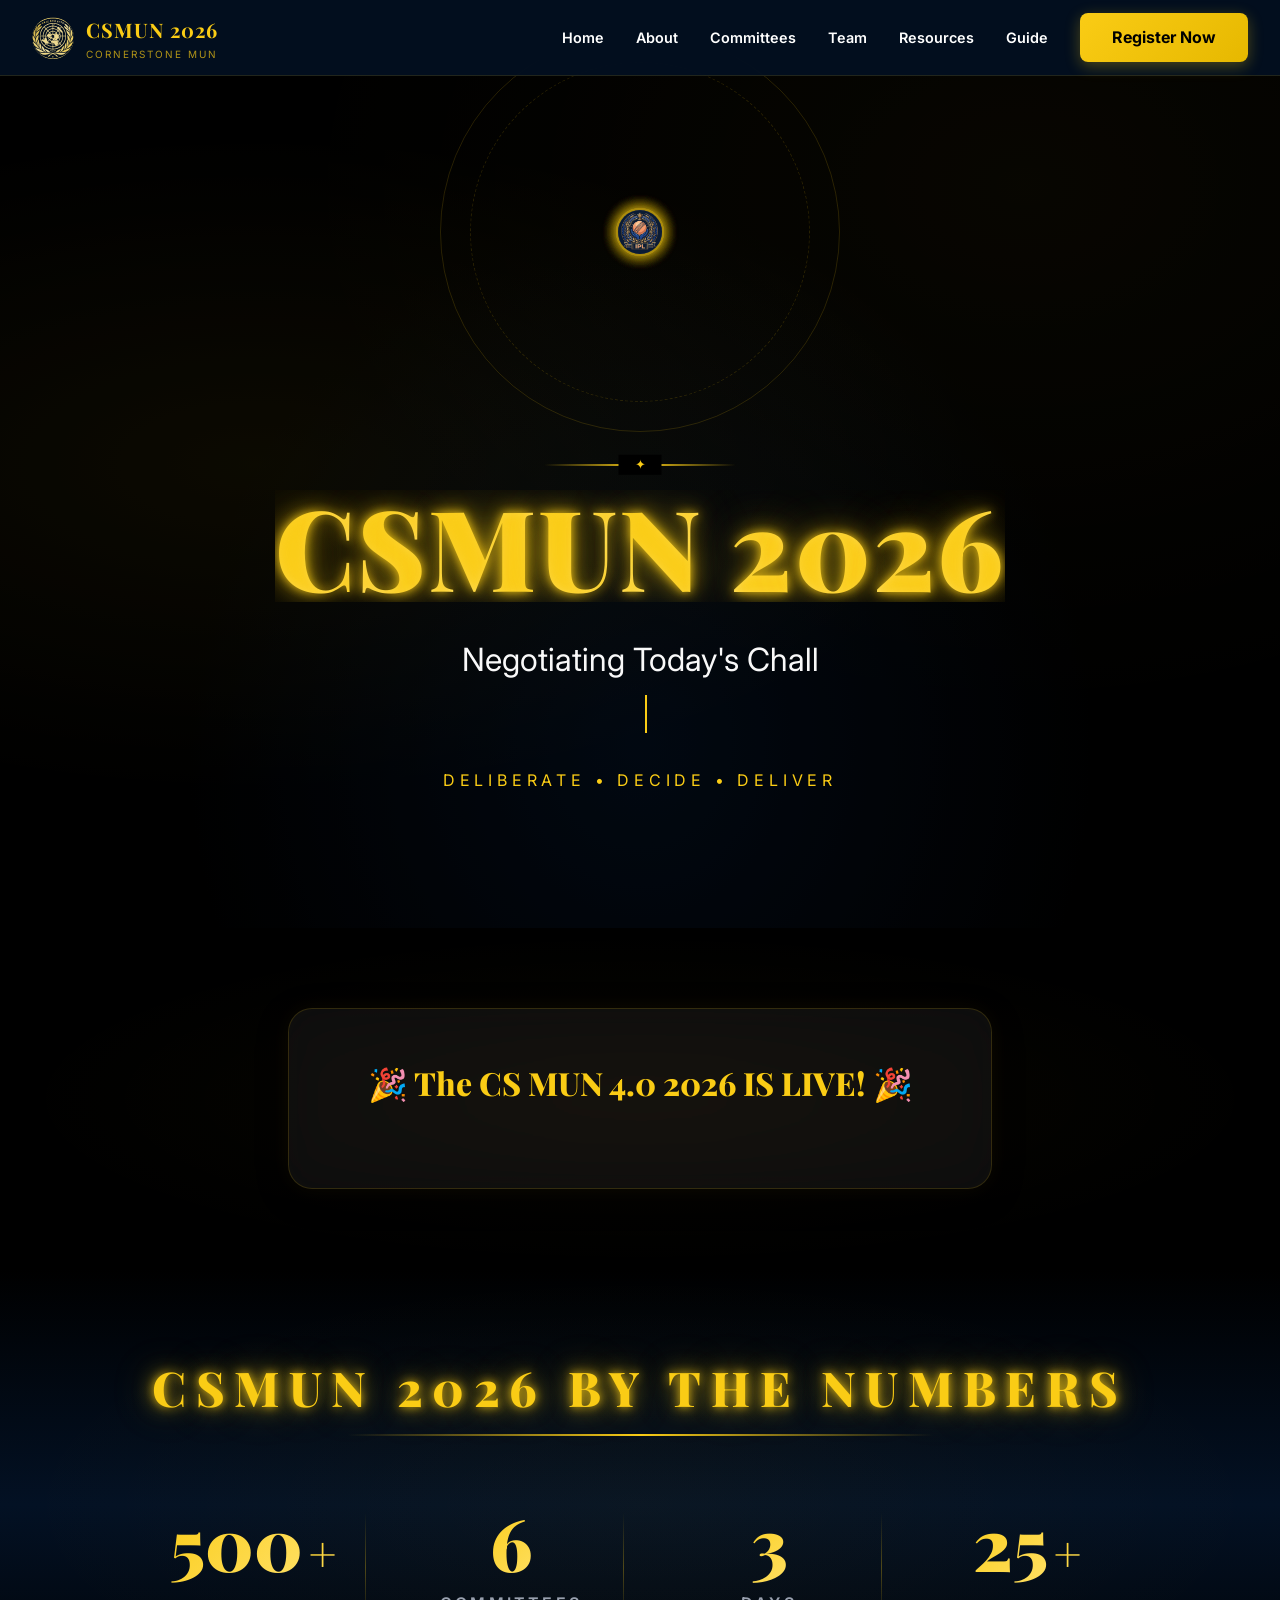
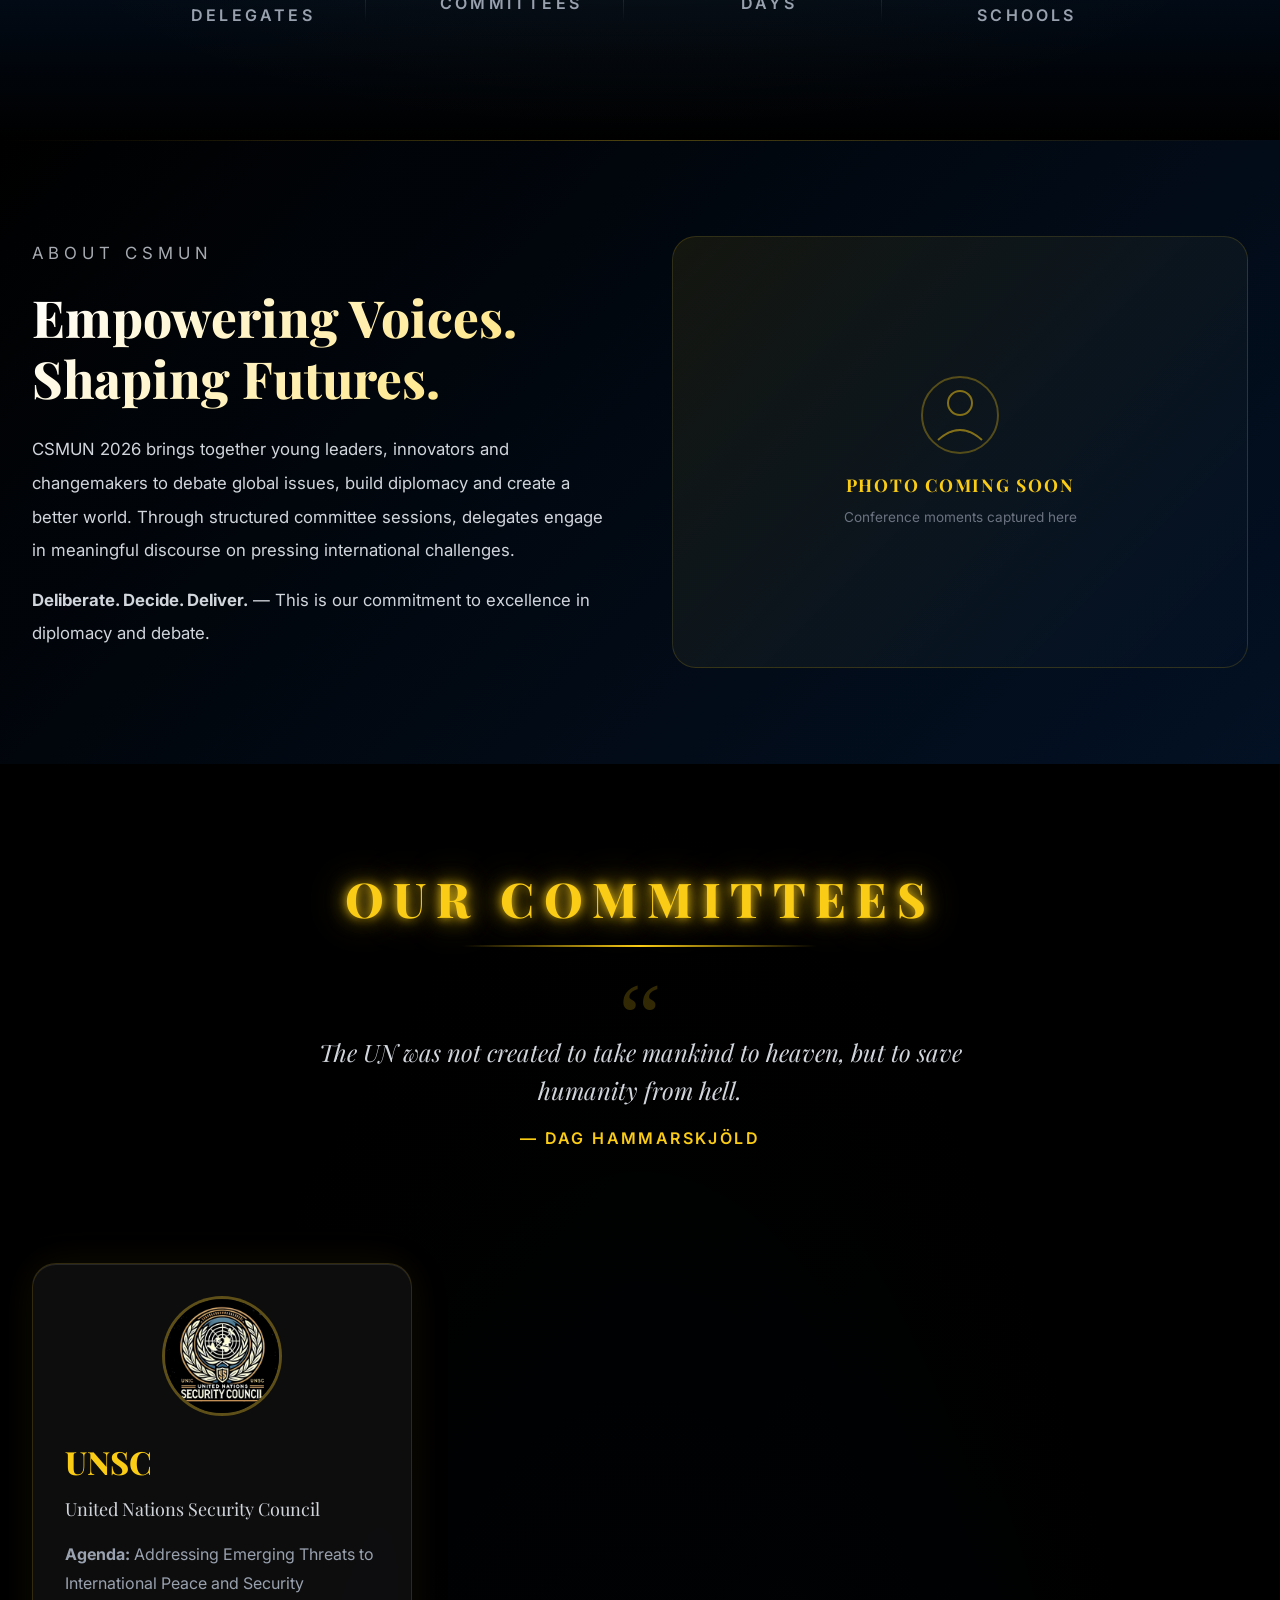
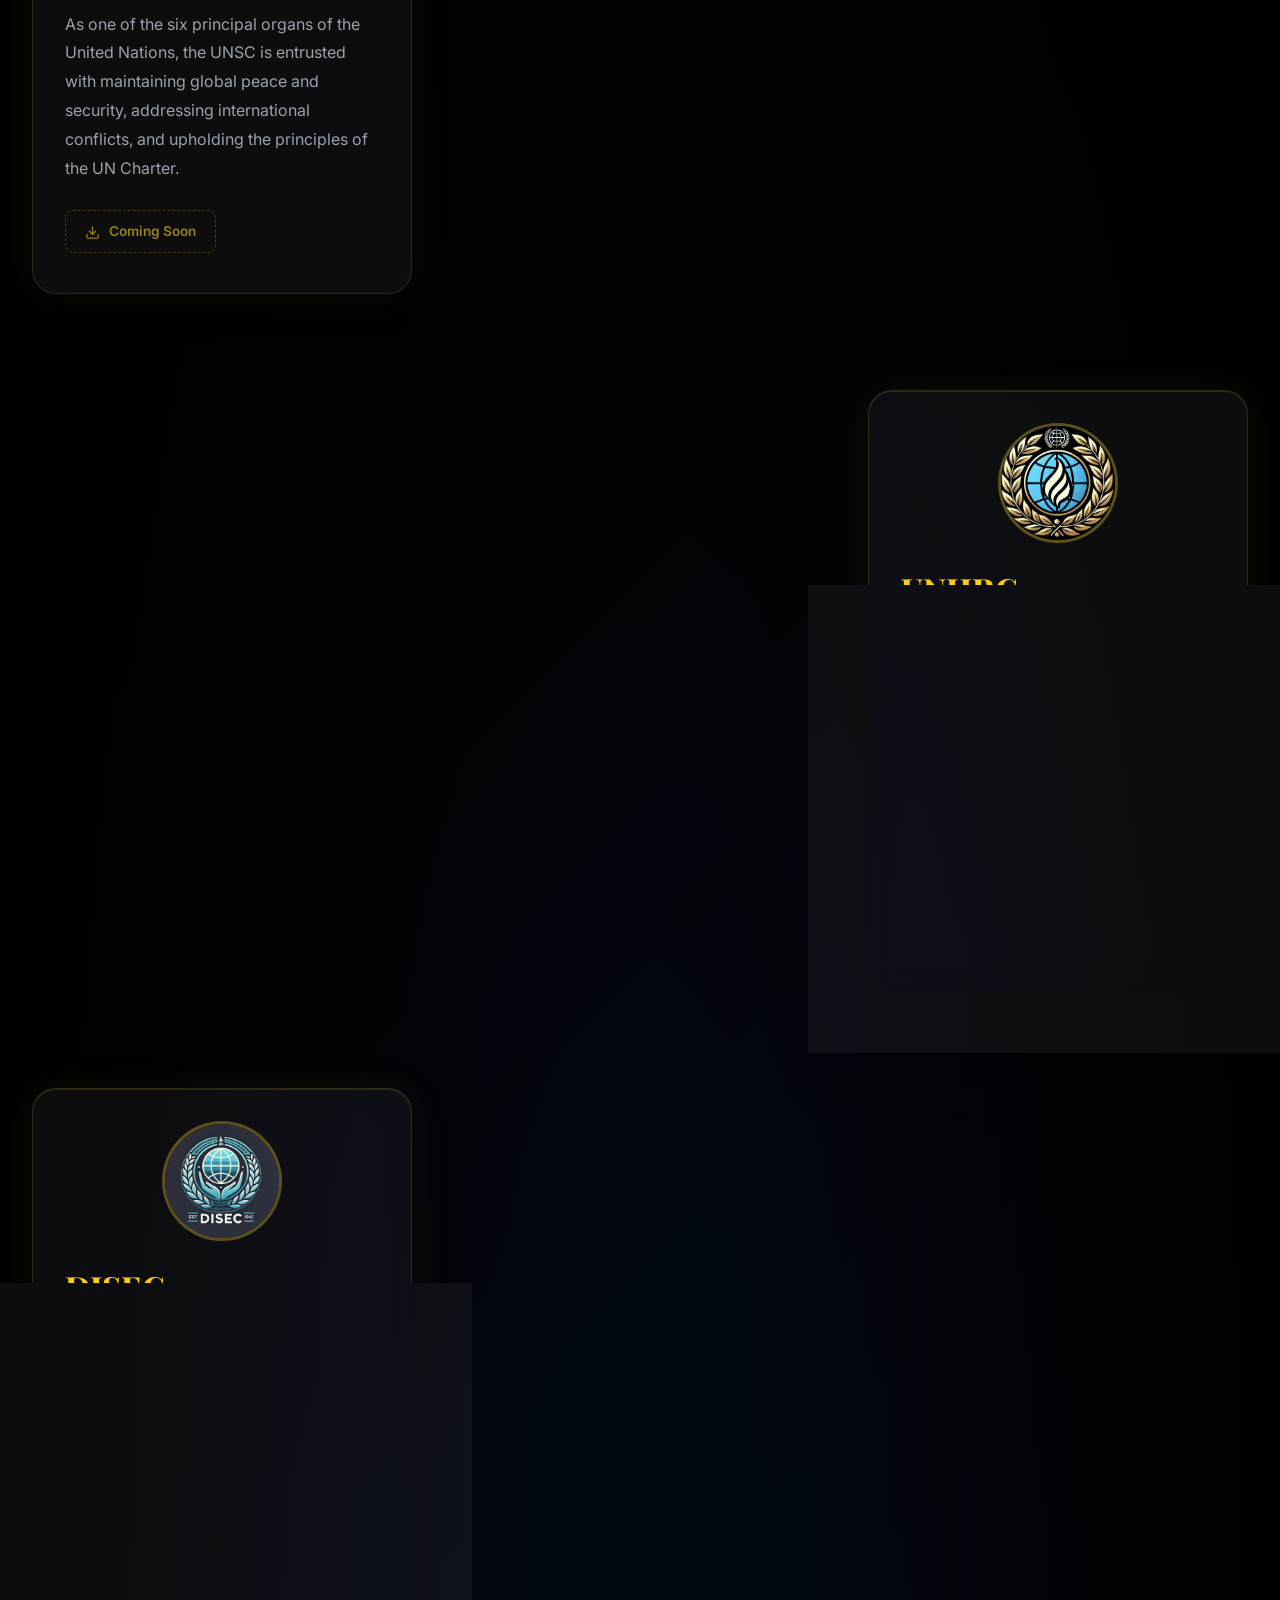
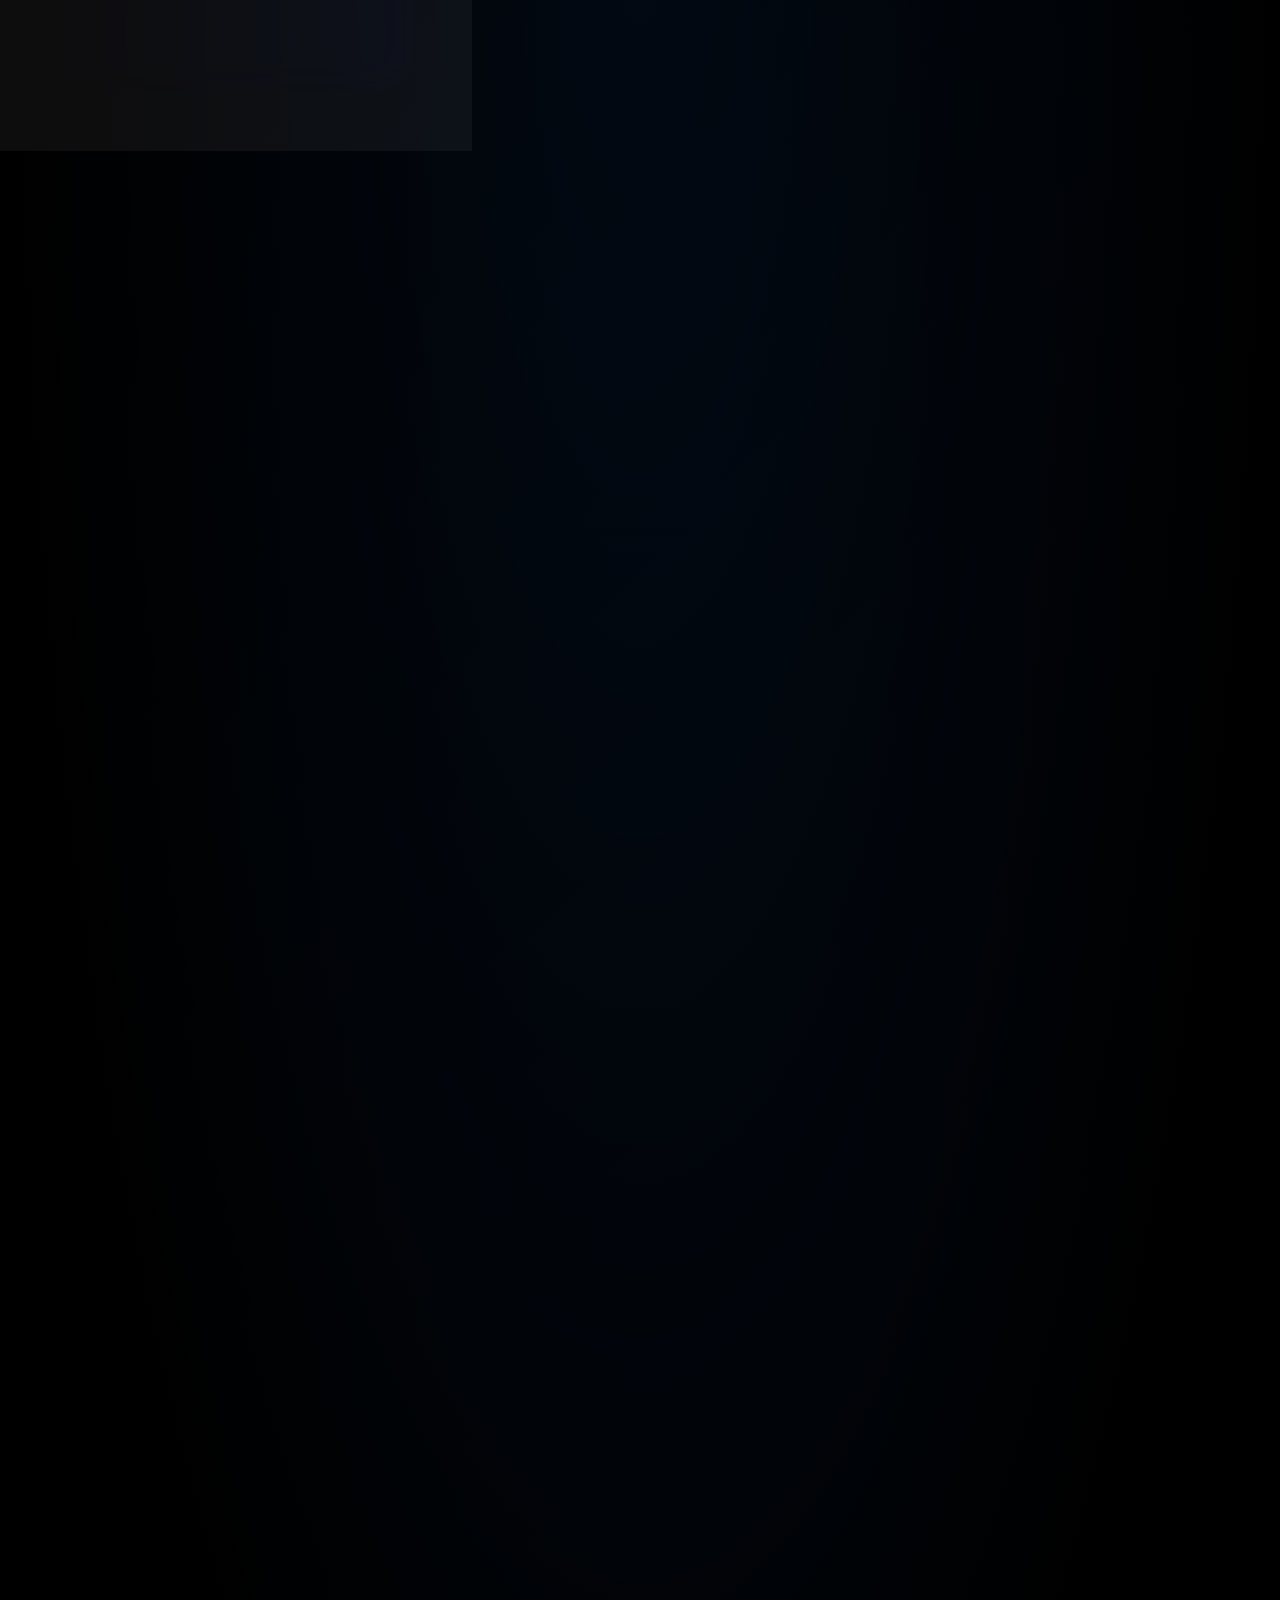
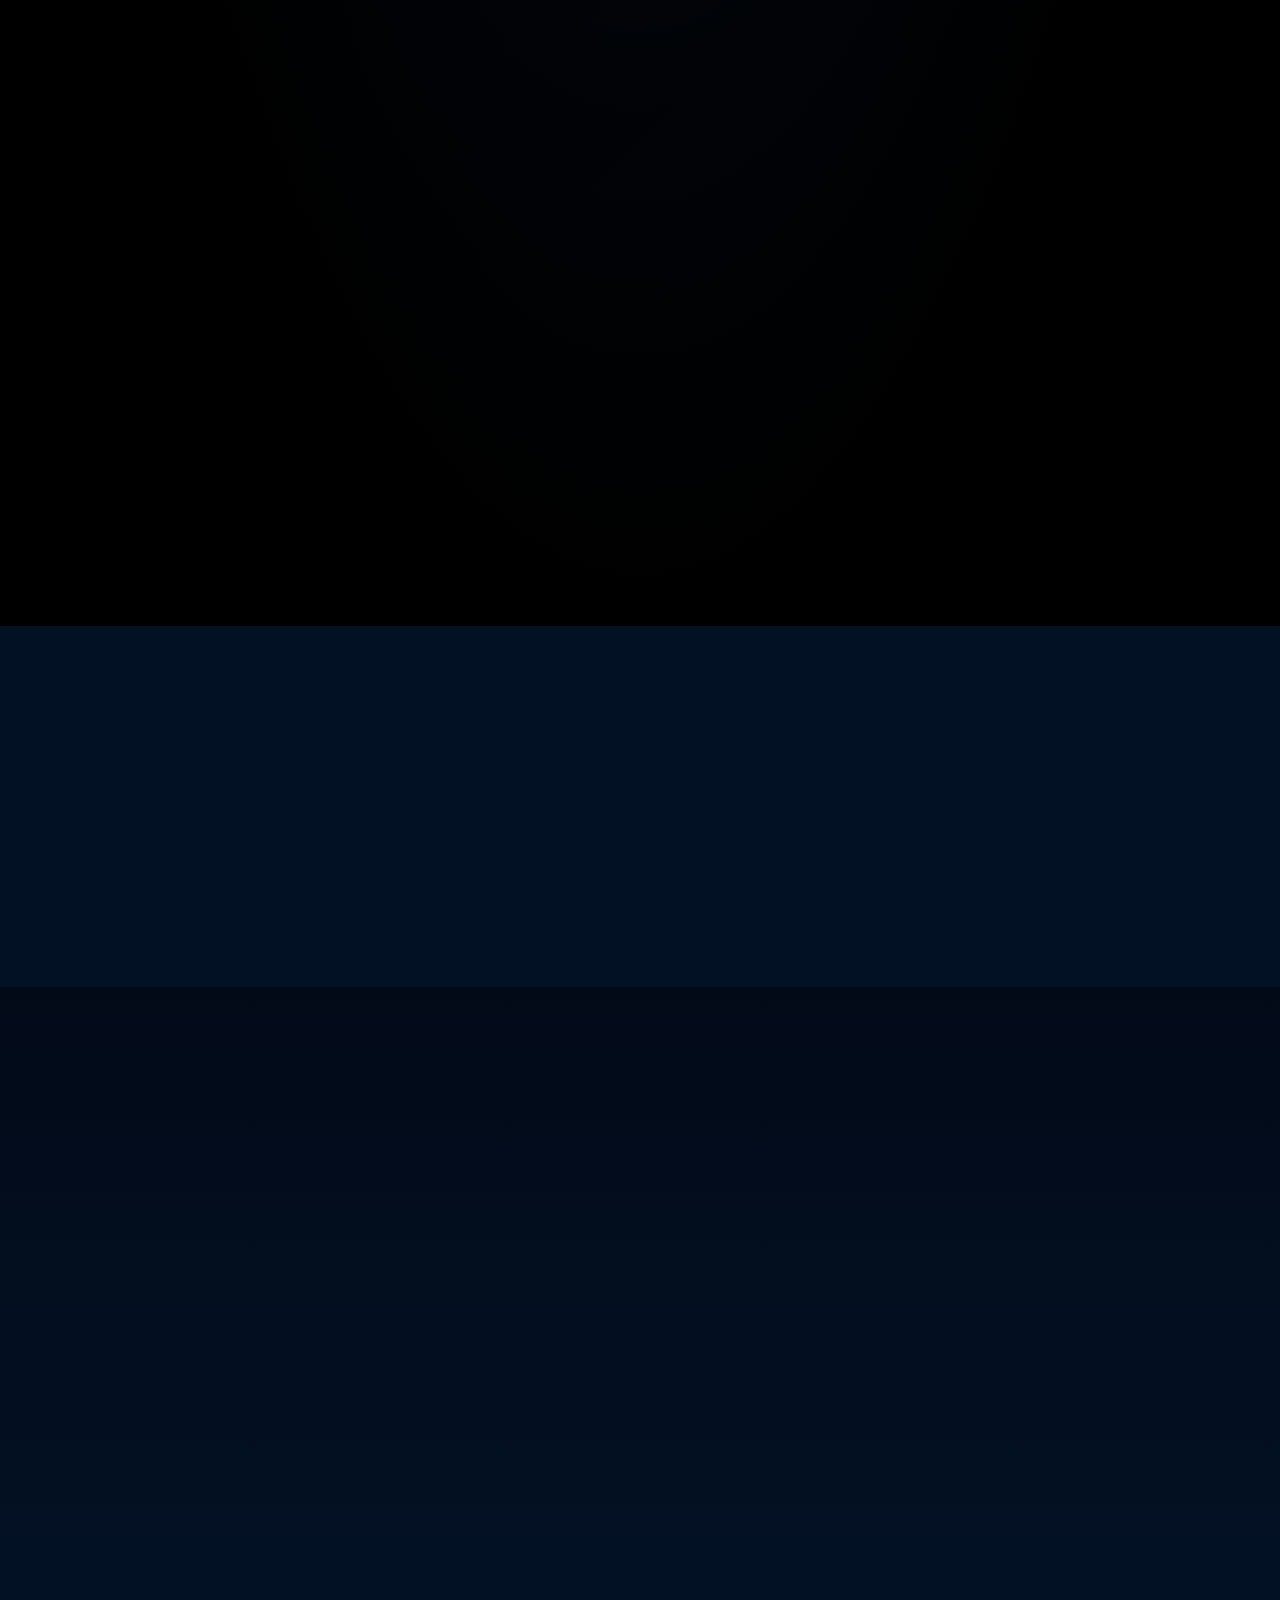
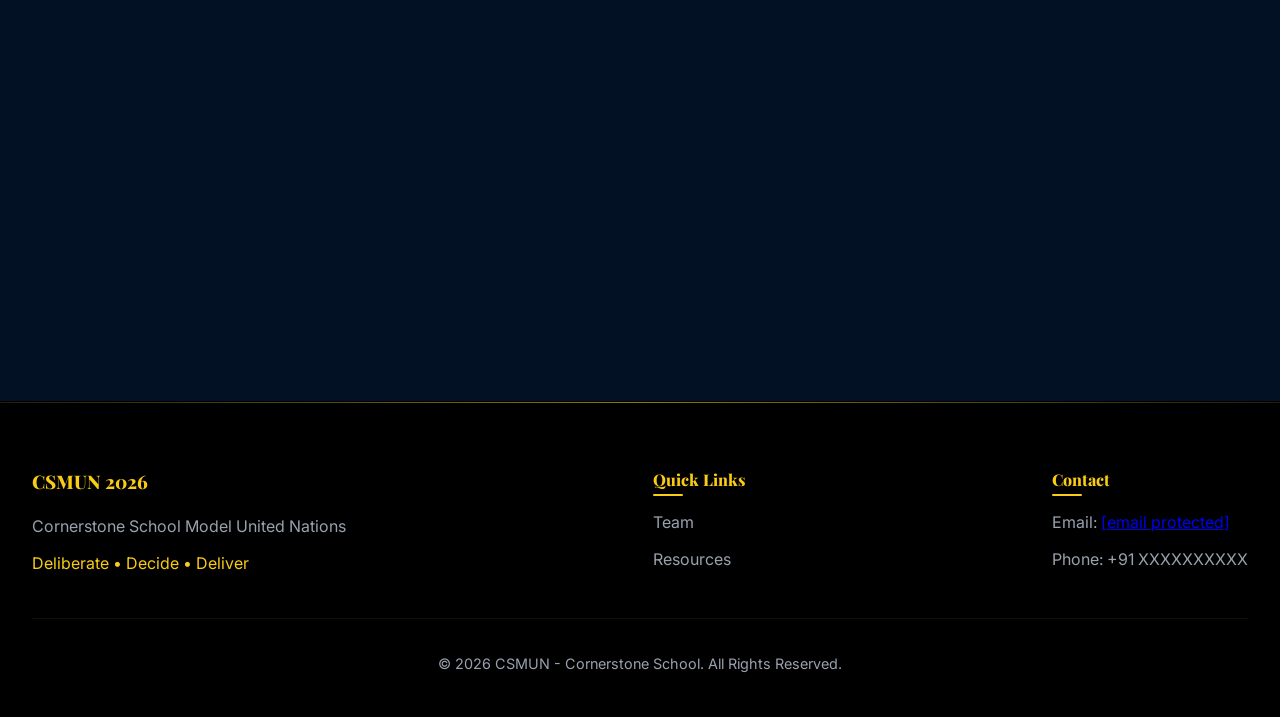
==== commit dbe40228: "new" ====
--- a/index.html
+++ b/index.html
@@ -412,7 +412,7 @@
      renderer.setPixelRatio(Math.min(window.devicePixelRatio, 2));
      renderer.outputEncoding = THREE.sRGBEncoding;
      renderer.toneMapping = THREE.ACESFilmicToneMapping;
-      renderer.toneMappingExposure = 0.1;
+      renderer.toneMappingExposure = -2.61;
      container.appendChild(renderer.domElement);//hi
 
      // Enhanced lighting setup for GOLD visibility
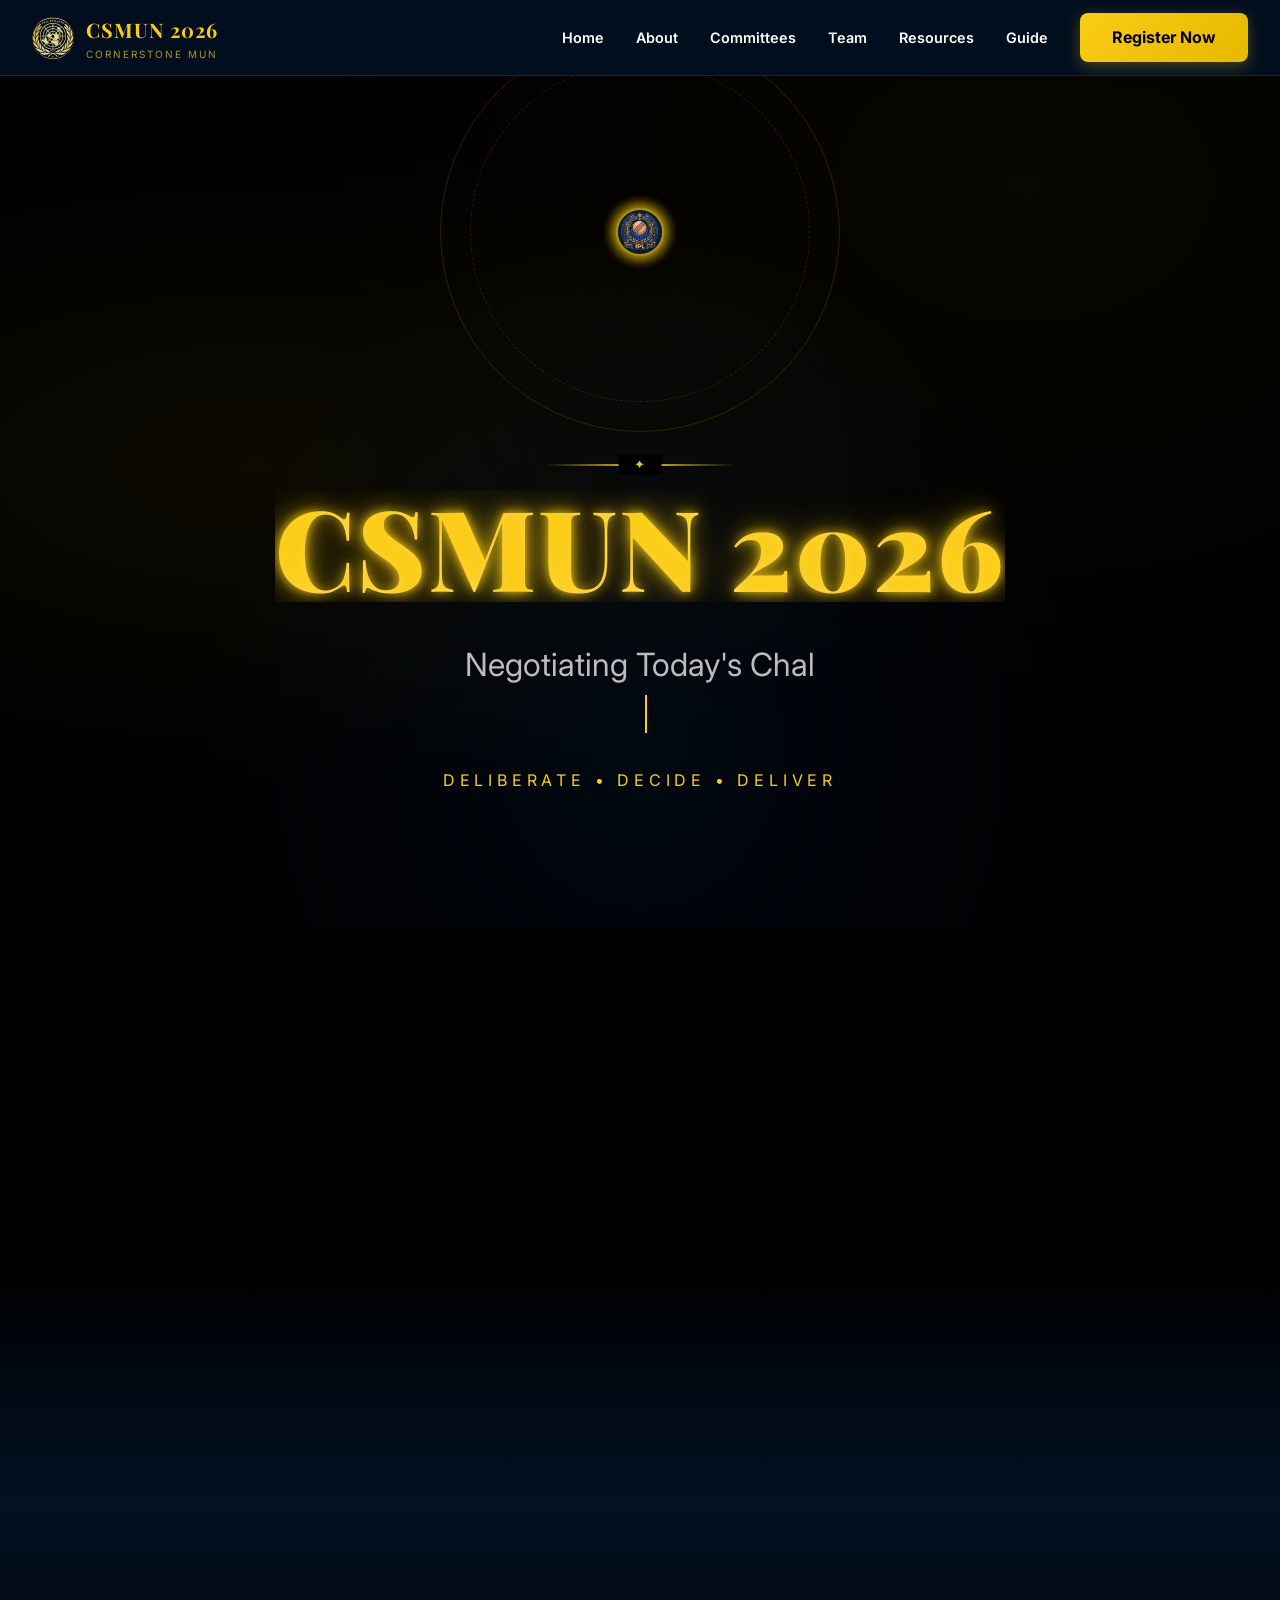
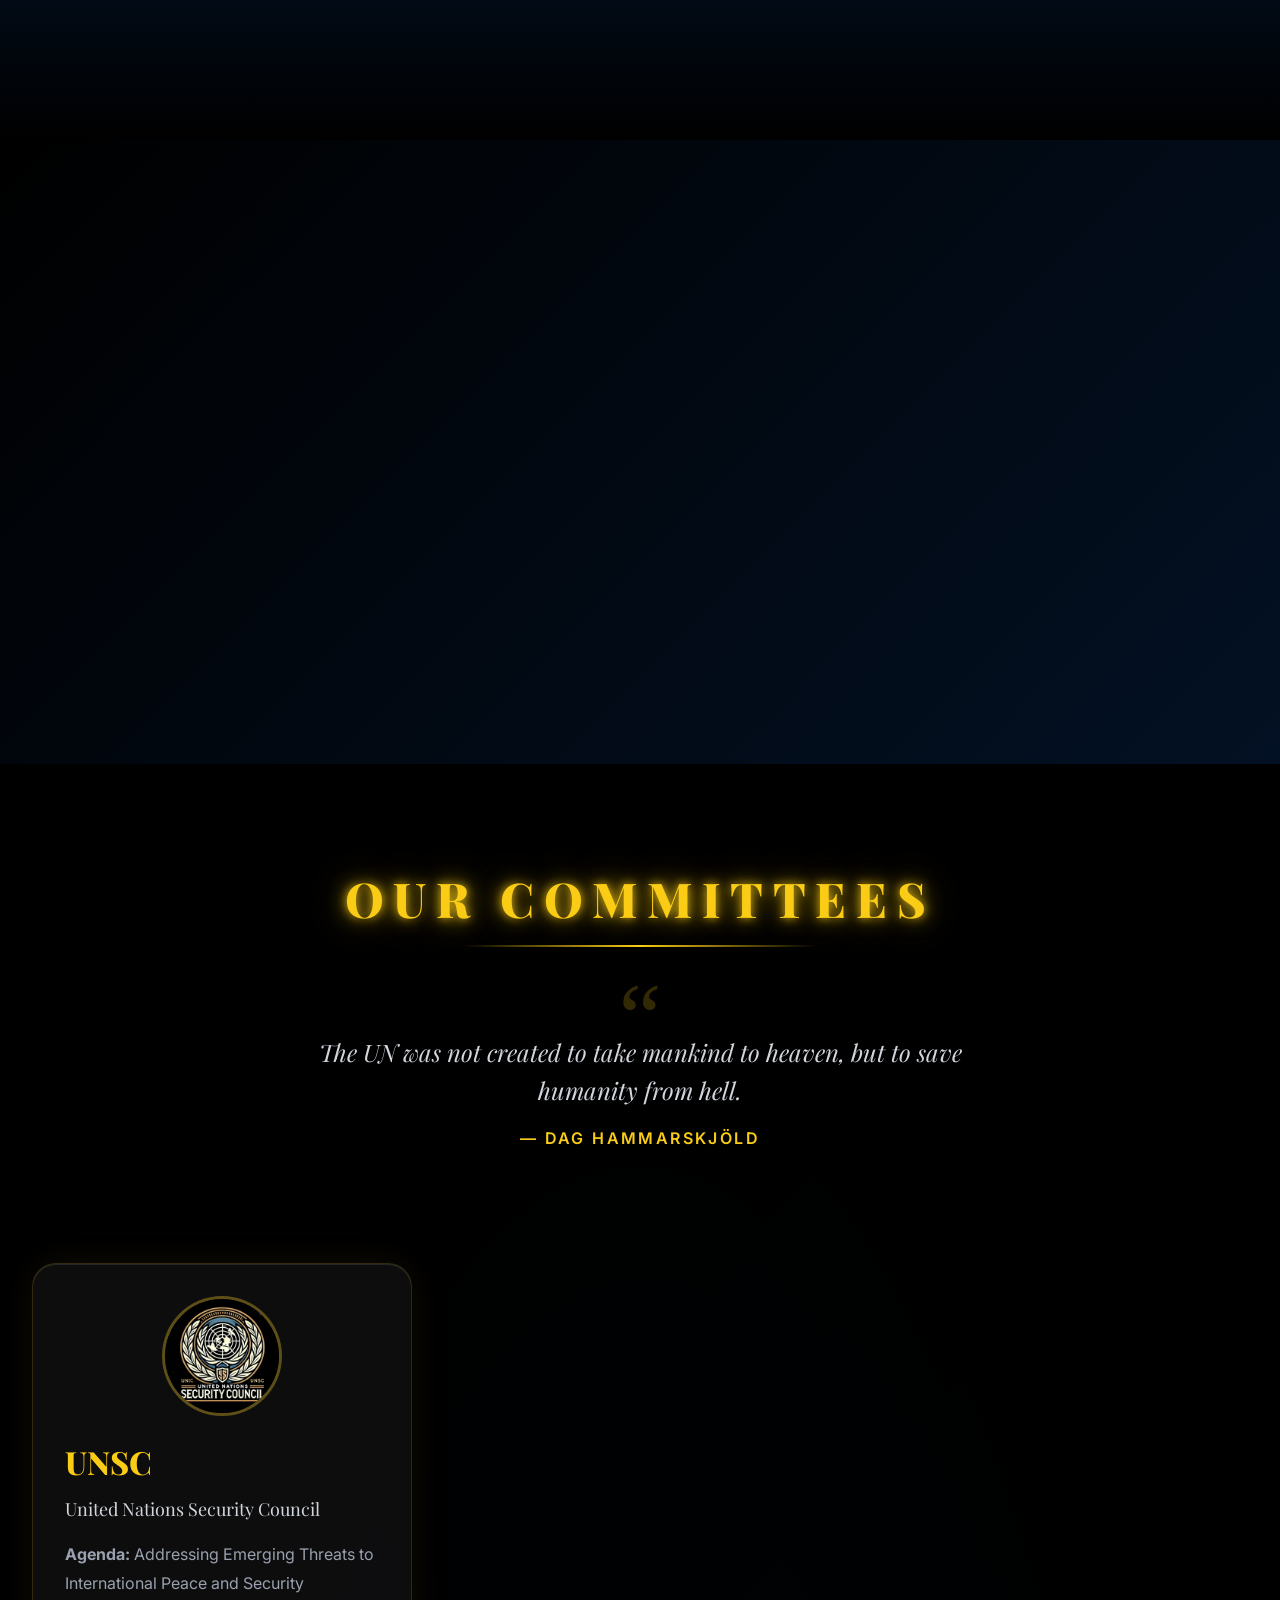
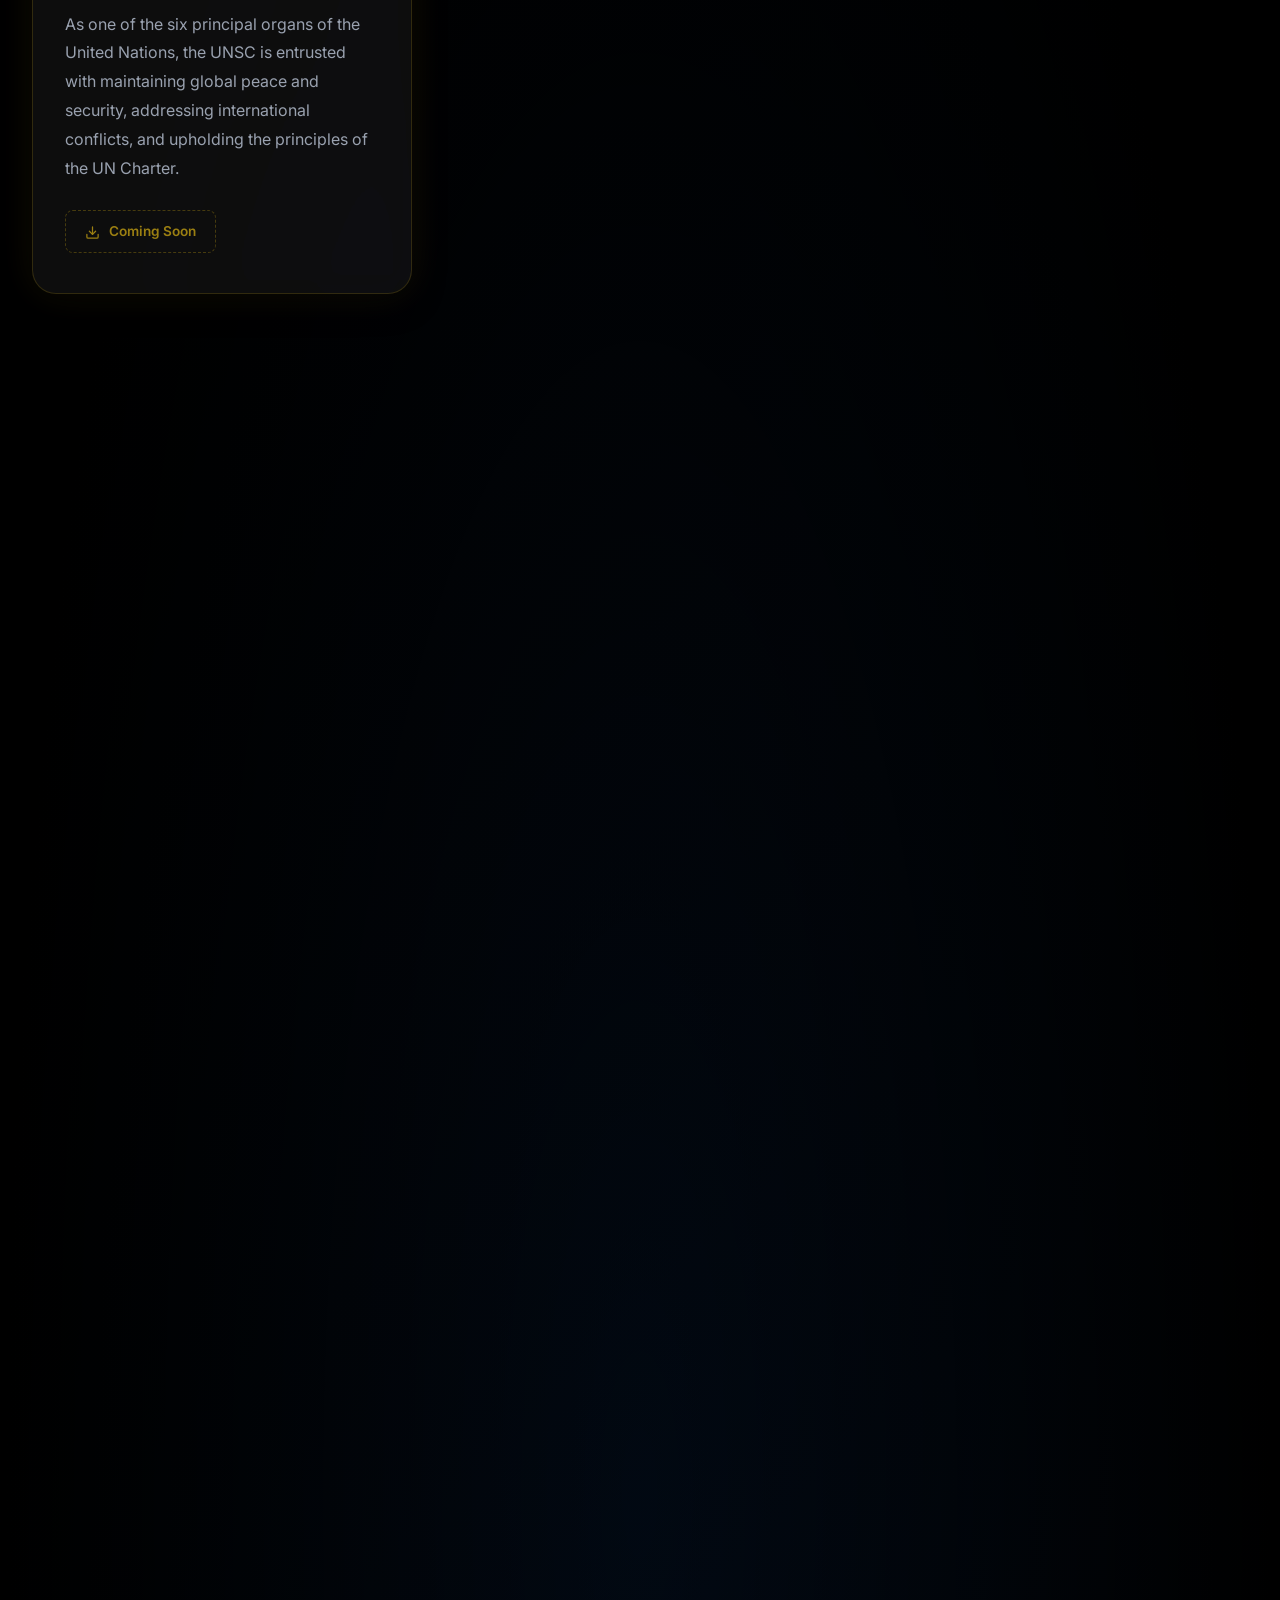
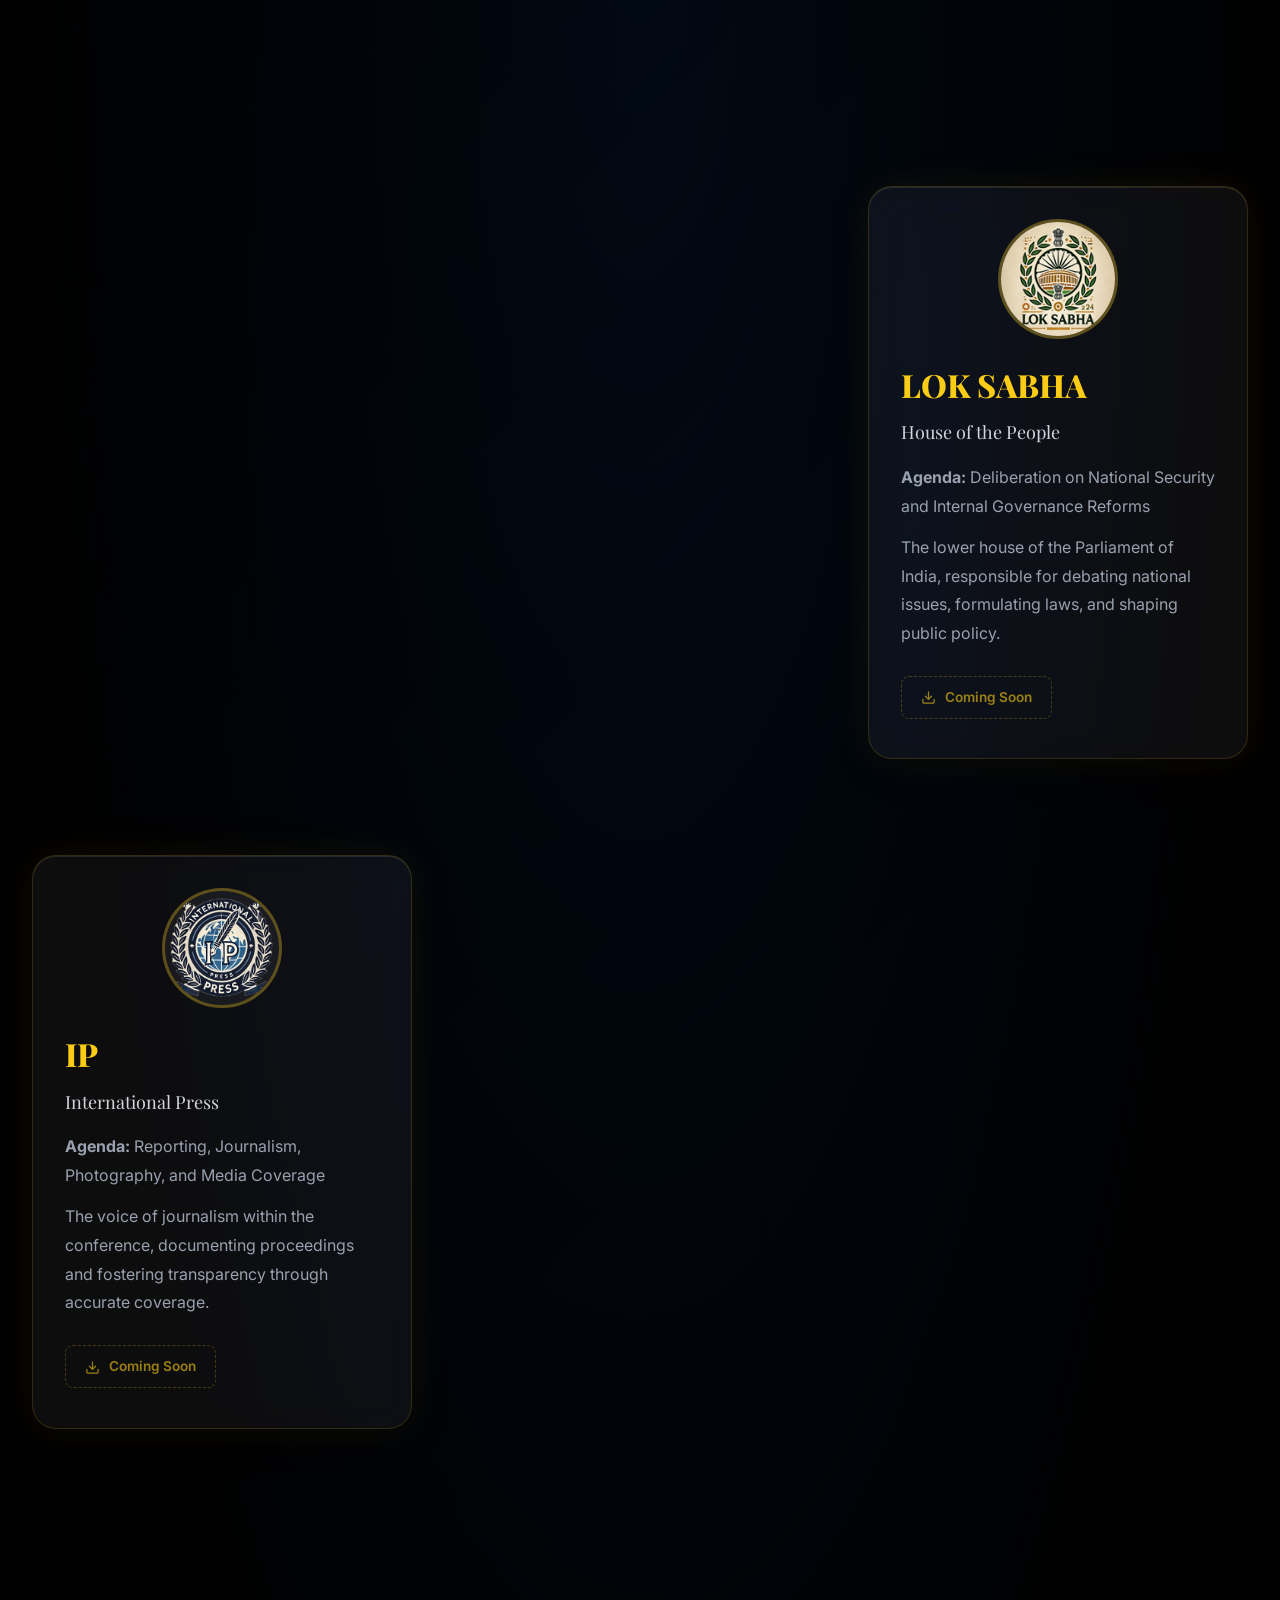
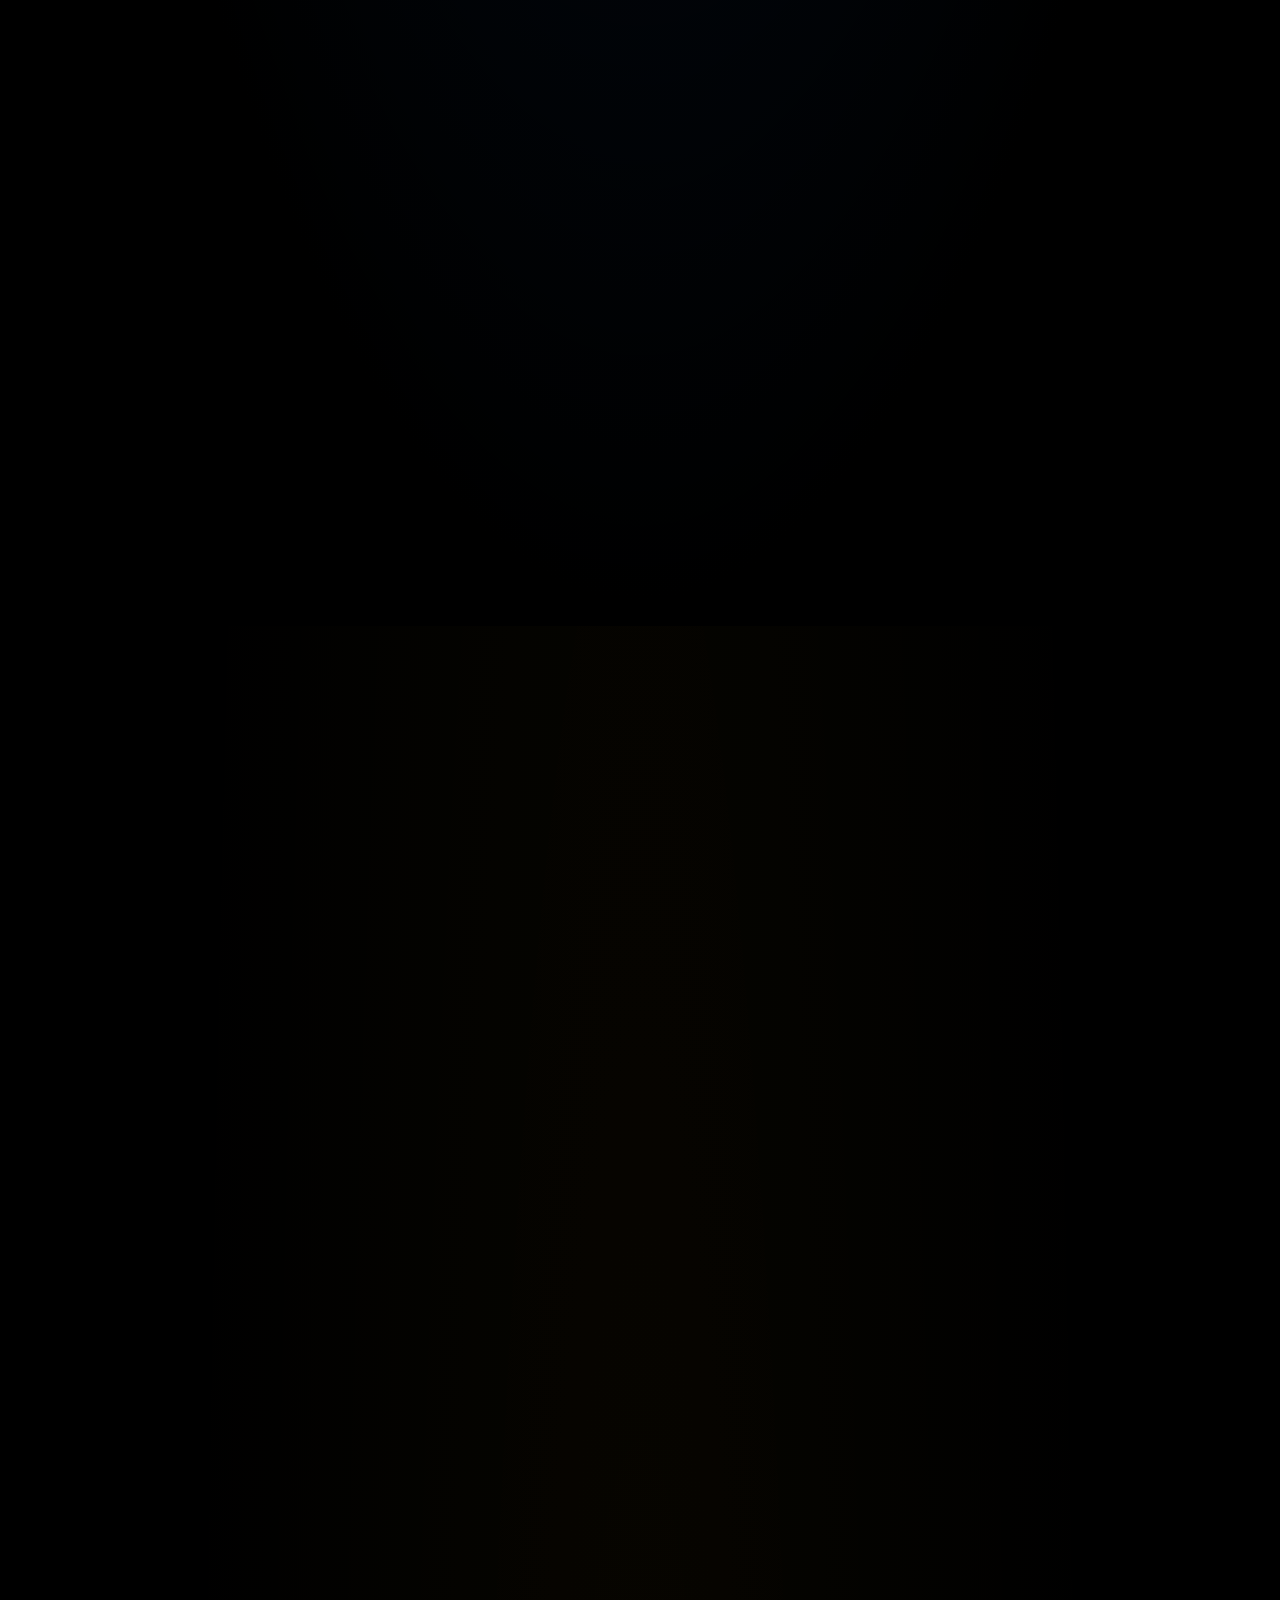
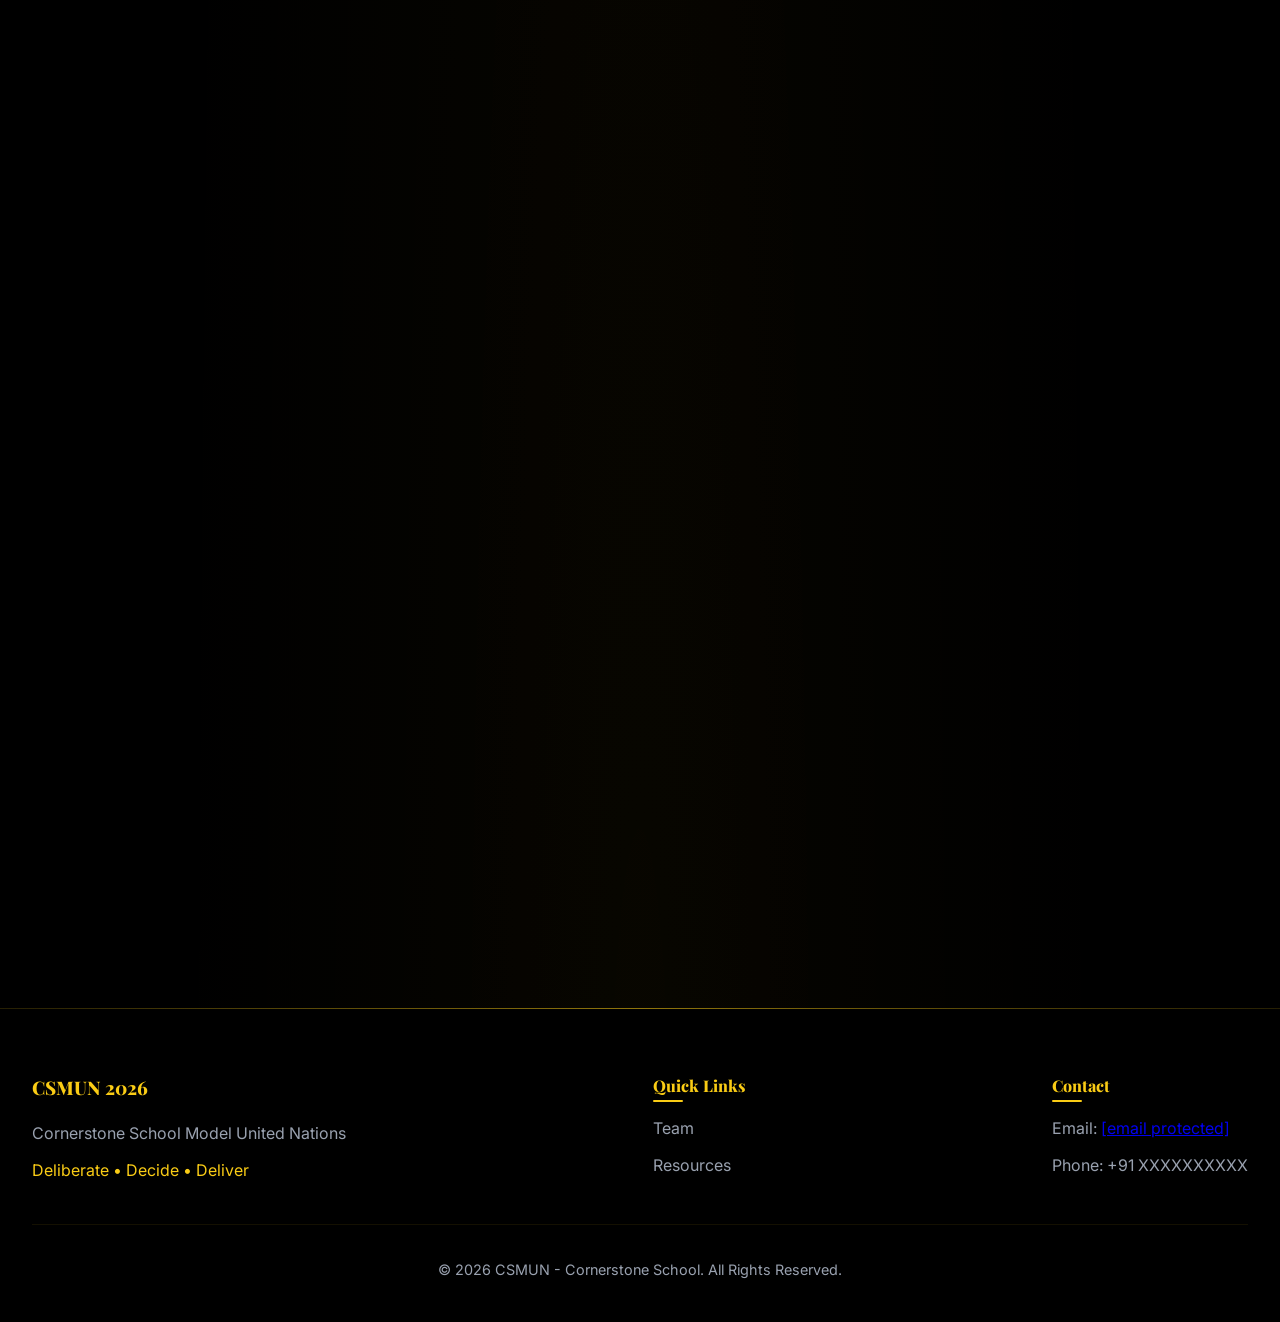
==== commit d018a542: "new" ====
--- a/index.html
+++ b/index.html
@@ -412,7 +412,7 @@
      renderer.setPixelRatio(Math.min(window.devicePixelRatio, 2));
      renderer.outputEncoding = THREE.sRGBEncoding;
      renderer.toneMapping = THREE.ACESFilmicToneMapping;
-      renderer.toneMappingExposure = -2.61;
+      renderer.toneMappingExposure = 0;
      container.appendChild(renderer.domElement);//hi
 
      // Enhanced lighting setup for GOLD visibility
@@ -531,7 +531,7 @@
     })();
     </script>
     <script>
-    // ==================== GSAP HERO TITLE SPLIT ANIMATION ====================
+    // ==================== GSAP HERO TITLE - ELEGANT REVEAL ====================
     document.addEventListener('DOMContentLoaded', () => {
         const titleEl = document.getElementById('heroTitleSplit');
         if (!titleEl) return;
@@ -548,7 +548,6 @@
             span.style.display = 'inline-block';
             span.style.position = 'relative';
             span.style.willChange = 'transform, opacity';
-            span.dataset.index = i;
             titleEl.appendChild(span);
             spans.push(span);
         });
@@ -556,60 +555,13 @@
         const tl = gsap.timeline({ defaults: { ease: 'power3.out' } });
 
         tl.fromTo(spans,
-            {
-                opacity: 0,
-                y: gsap.utils.random(-120, 120, 1),
-                x: gsap.utils.random(-80, 80, 1),
-                rotation: gsap.utils.random(-180, 180, 1),
-                scale: 0.3,
-                filter: 'blur(10px)',
-            },
-            {
-                opacity: 1,
-                y: 0,
-                x: 0,
-                rotation: 0,
-                scale: 1,
-                filter: 'blur(0px)',
-                duration: 1.2,
-                stagger: 0.04,
-                ease: 'back.out(1.7)',
-            }
+            { opacity: 0, y: 60, rotateX: -40, filter: 'blur(4px)' },
+            { opacity: 1, y: 0, rotateX: 0, filter: 'blur(0px)', duration: 1, stagger: 0.06, ease: 'power2.out' }
         )
-        .to(spans, {
-            textShadow: '0 0 30px rgba(250,204,21,0.8), 0 0 60px rgba(250,204,21,0.4)',
-            duration: 0.4,
-            stagger: 0.02,
-            yoyo: true,
-            repeat: 1,
-            ease: 'power2.inOut',
-        }, '-=0.2')
-        .fromTo('.divider', { scaleX: 0, opacity: 0 }, { scaleX: 1, opacity: 1, duration: 0.8, ease: 'power3.out' }, '-=0.4')
-        .fromTo('.typewriter-line', { opacity: 0, y: 20 }, { opacity: 1, y: 0, duration: 0.6, stagger: 0.15, ease: 'power2.out' }, '-=0.3')
+        .fromTo('.divider', { scaleX: 0, opacity: 0 }, { scaleX: 1, opacity: 1, duration: 0.8 }, '-=0.3')
+        .fromTo('.typewriter-line', { opacity: 0, y: 20 }, { opacity: 1, y: 0, duration: 0.6, stagger: 0.15 }, '-=0.3')
         .fromTo('.hero-subtitle-bottom', { opacity: 0, y: 20 }, { opacity: 1, y: 0, duration: 0.6 }, '-=0.2')
-        .fromTo('.hero-buttons > *', { opacity: 0, y: 30, scale: 0.8 }, { opacity: 1, y: 0, scale: 1, duration: 0.5, stagger: 0.1, ease: 'back.out(1.7)' }, '-=0.2');
-
-        // Gold shimmer sweep across the title on loop
-        const shimmer = document.createElement('div');
-        shimmer.style.cssText = 'position:absolute;top:0;left:-20%;width:60%;height:100%;background:linear-gradient(90deg,transparent,rgba(255,255,255,0.25),transparent);pointer-events:none;z-index:2;';
-        titleEl.style.position = 'relative';
-        titleEl.appendChild(shimmer);
-
-        gsap.to(shimmer, {
-            x: '250%',
-            duration: 1.2,
-            delay: 1.8,
-            ease: 'power2.inOut',
-            onComplete: () => {
-                gsap.to(shimmer, {
-                    x: '250%',
-                    duration: 1.5,
-                    repeat: -1,
-                    delay: 3,
-                    ease: 'power2.inOut',
-                });
-            }
-        });
+        .fromTo('.hero-buttons > *', { opacity: 0, y: 20 }, { opacity: 1, y: 0, duration: 0.5, stagger: 0.1 }, '-=0.2');
     });
     </script>
     <script src="script.js"></script>
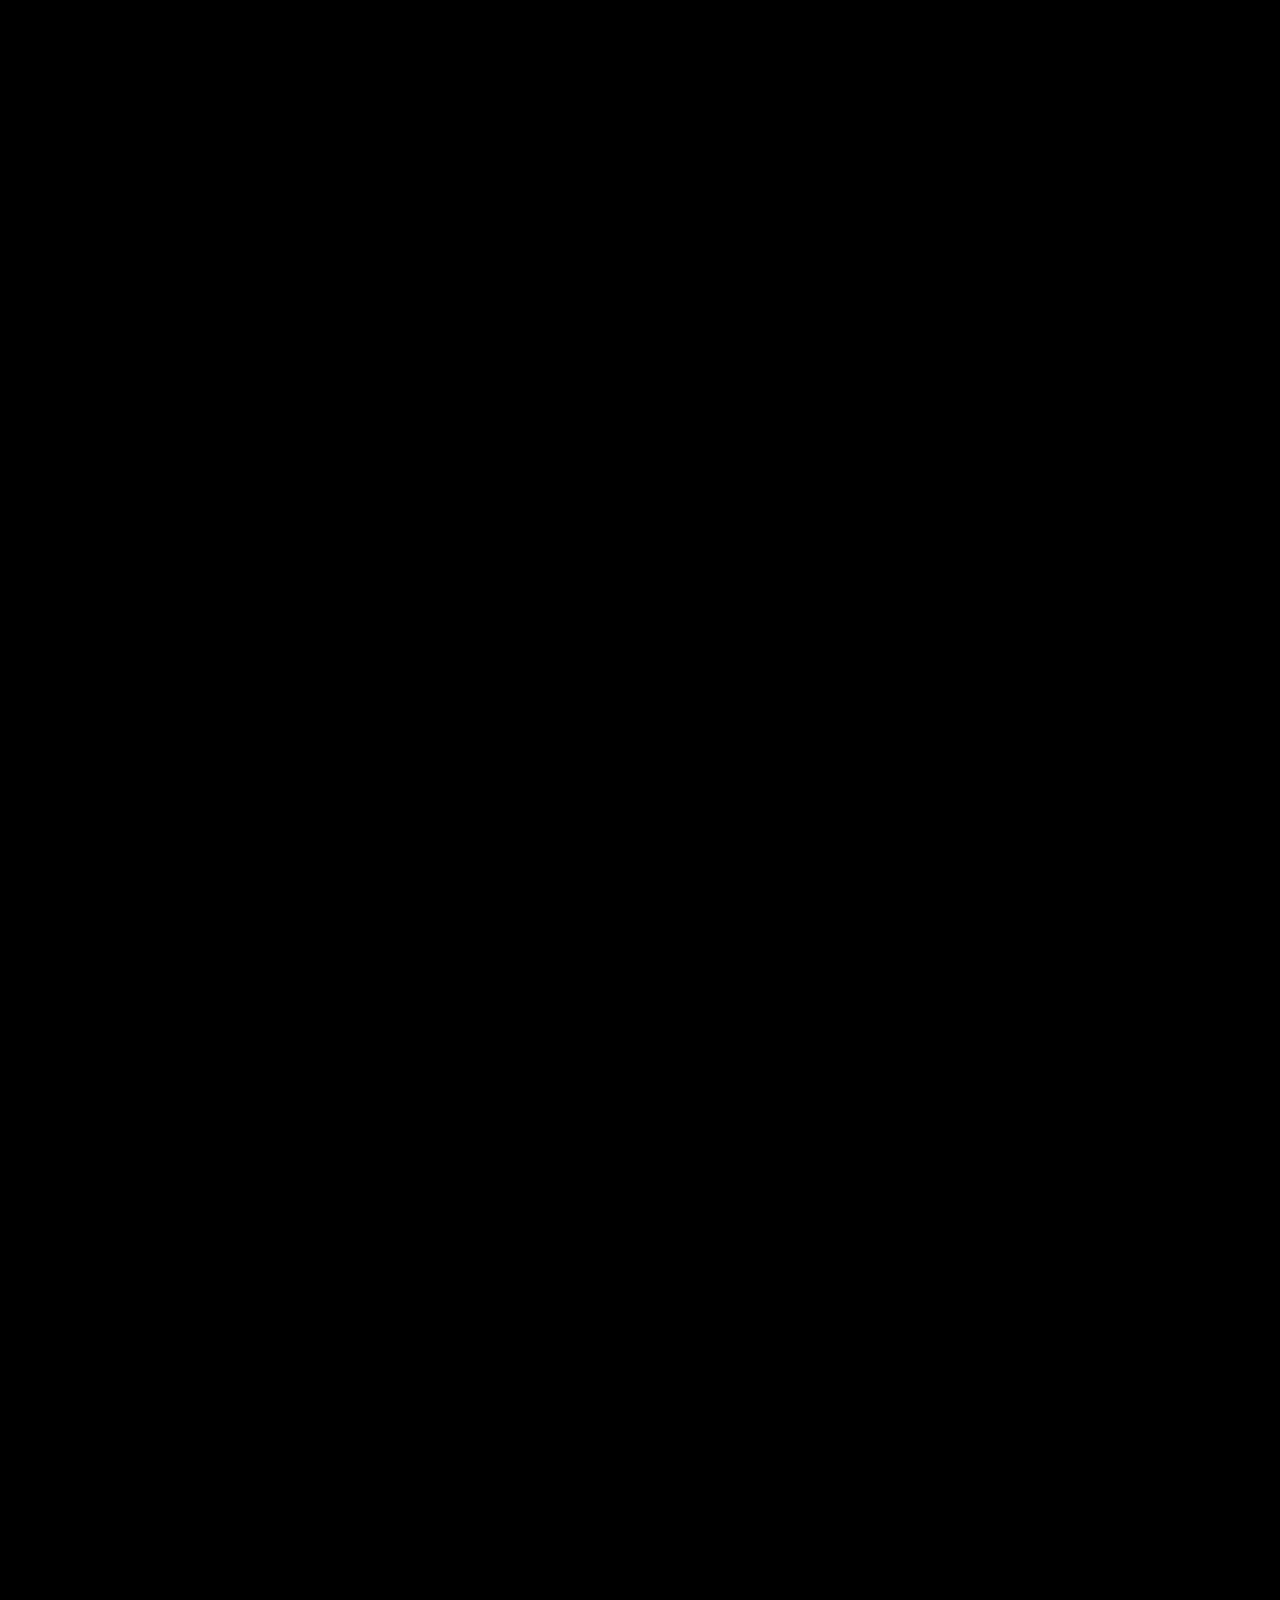
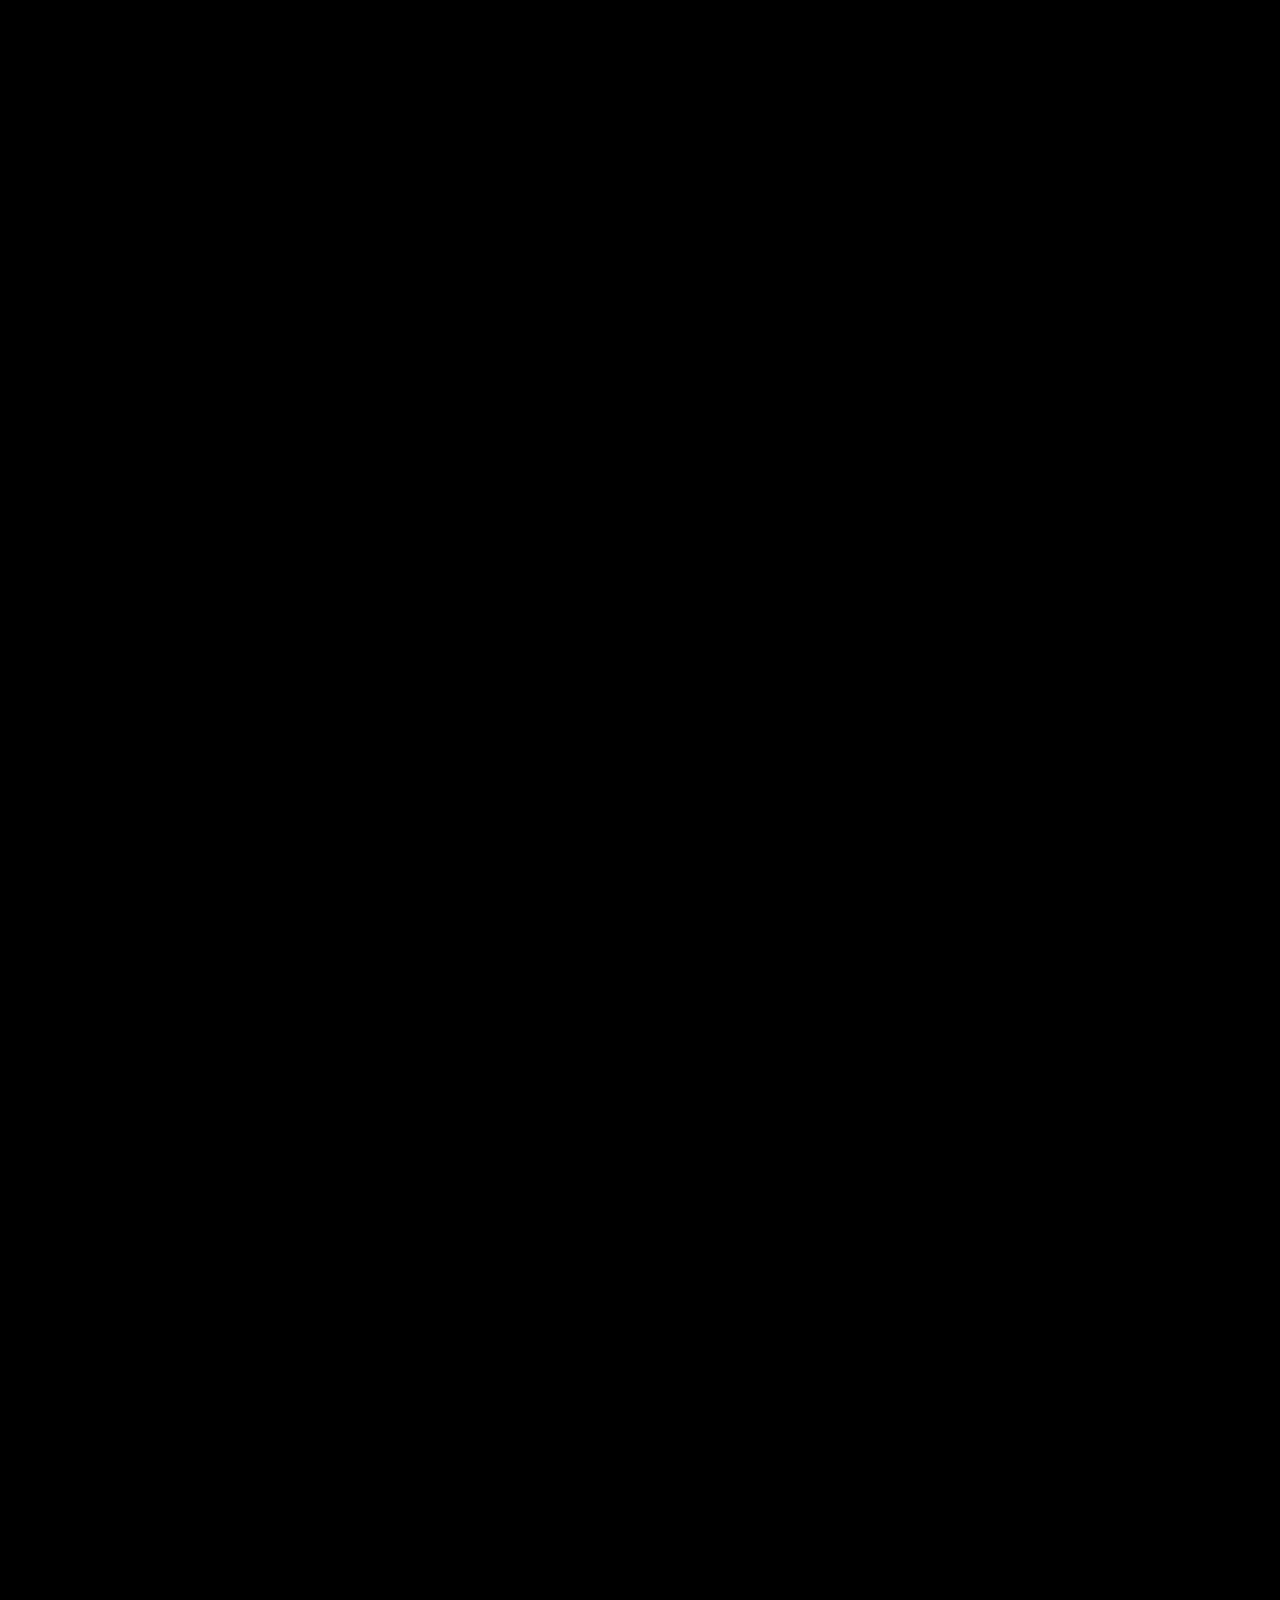
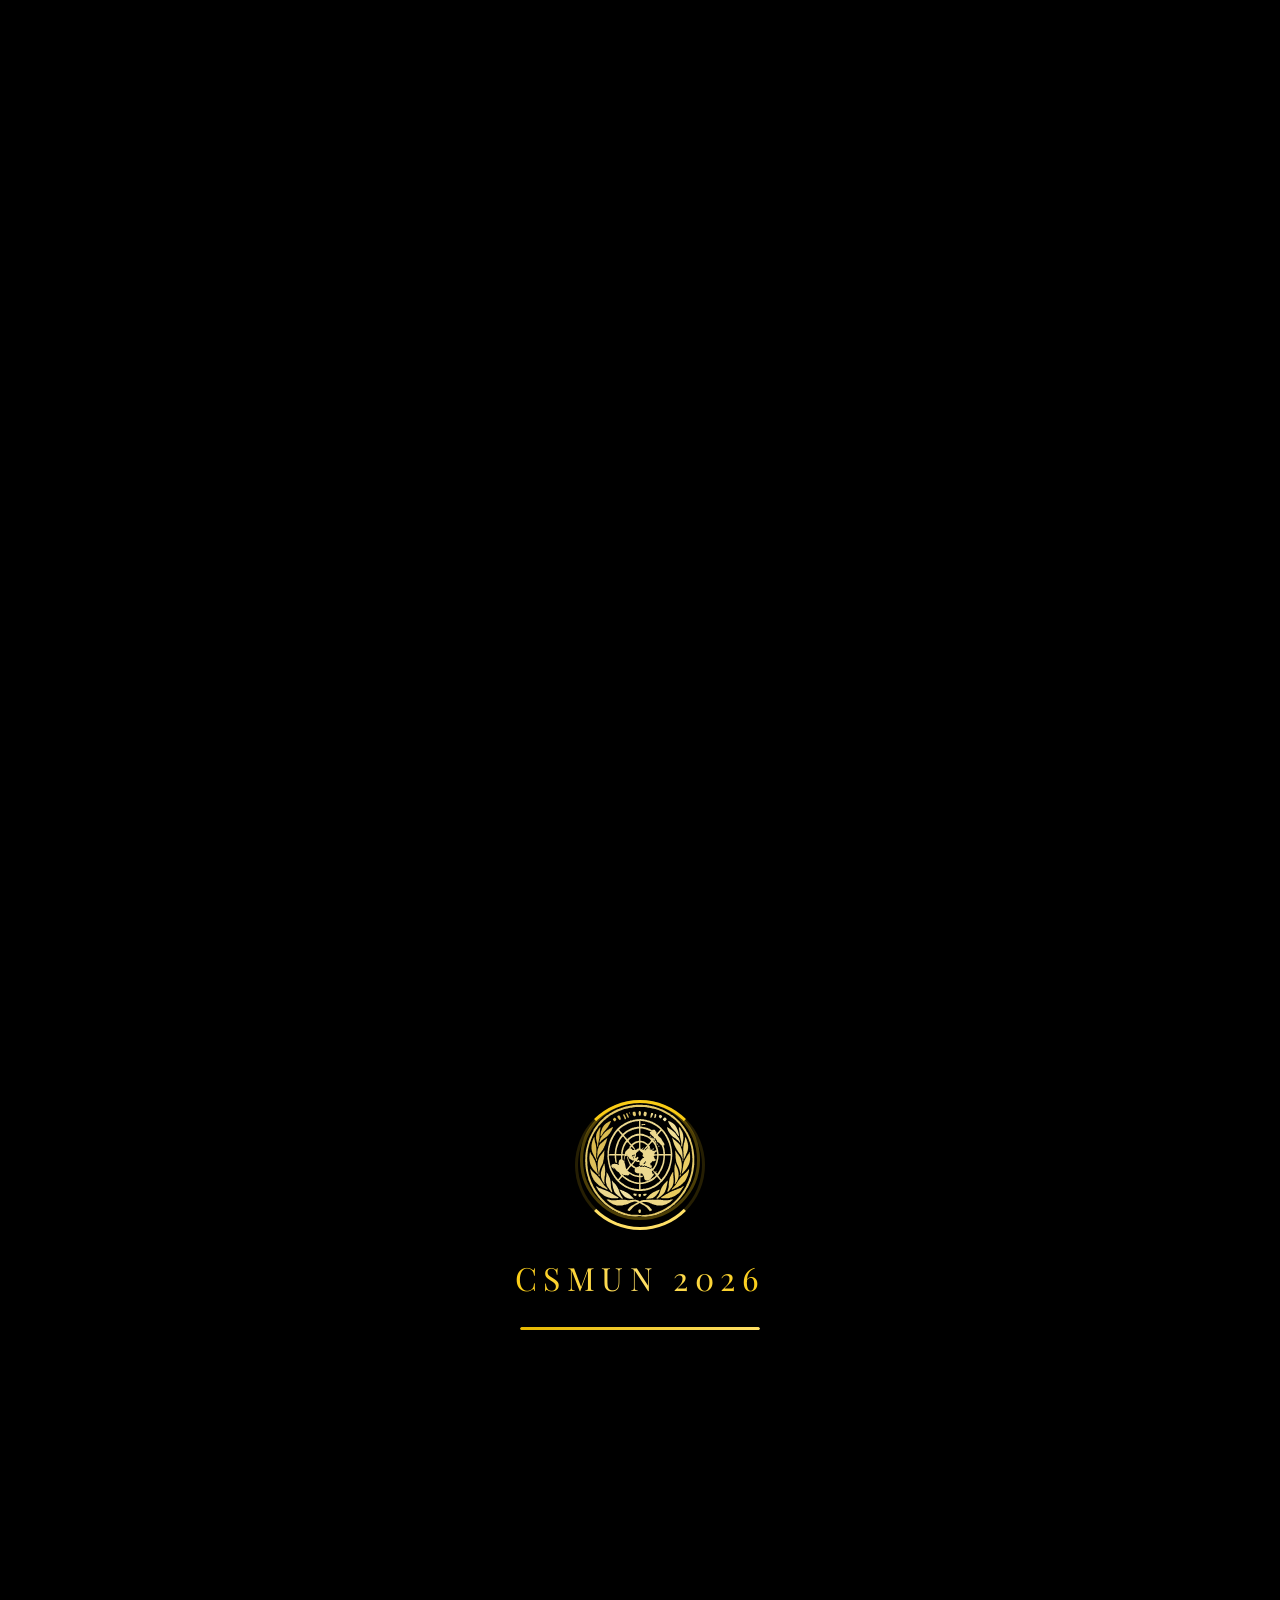
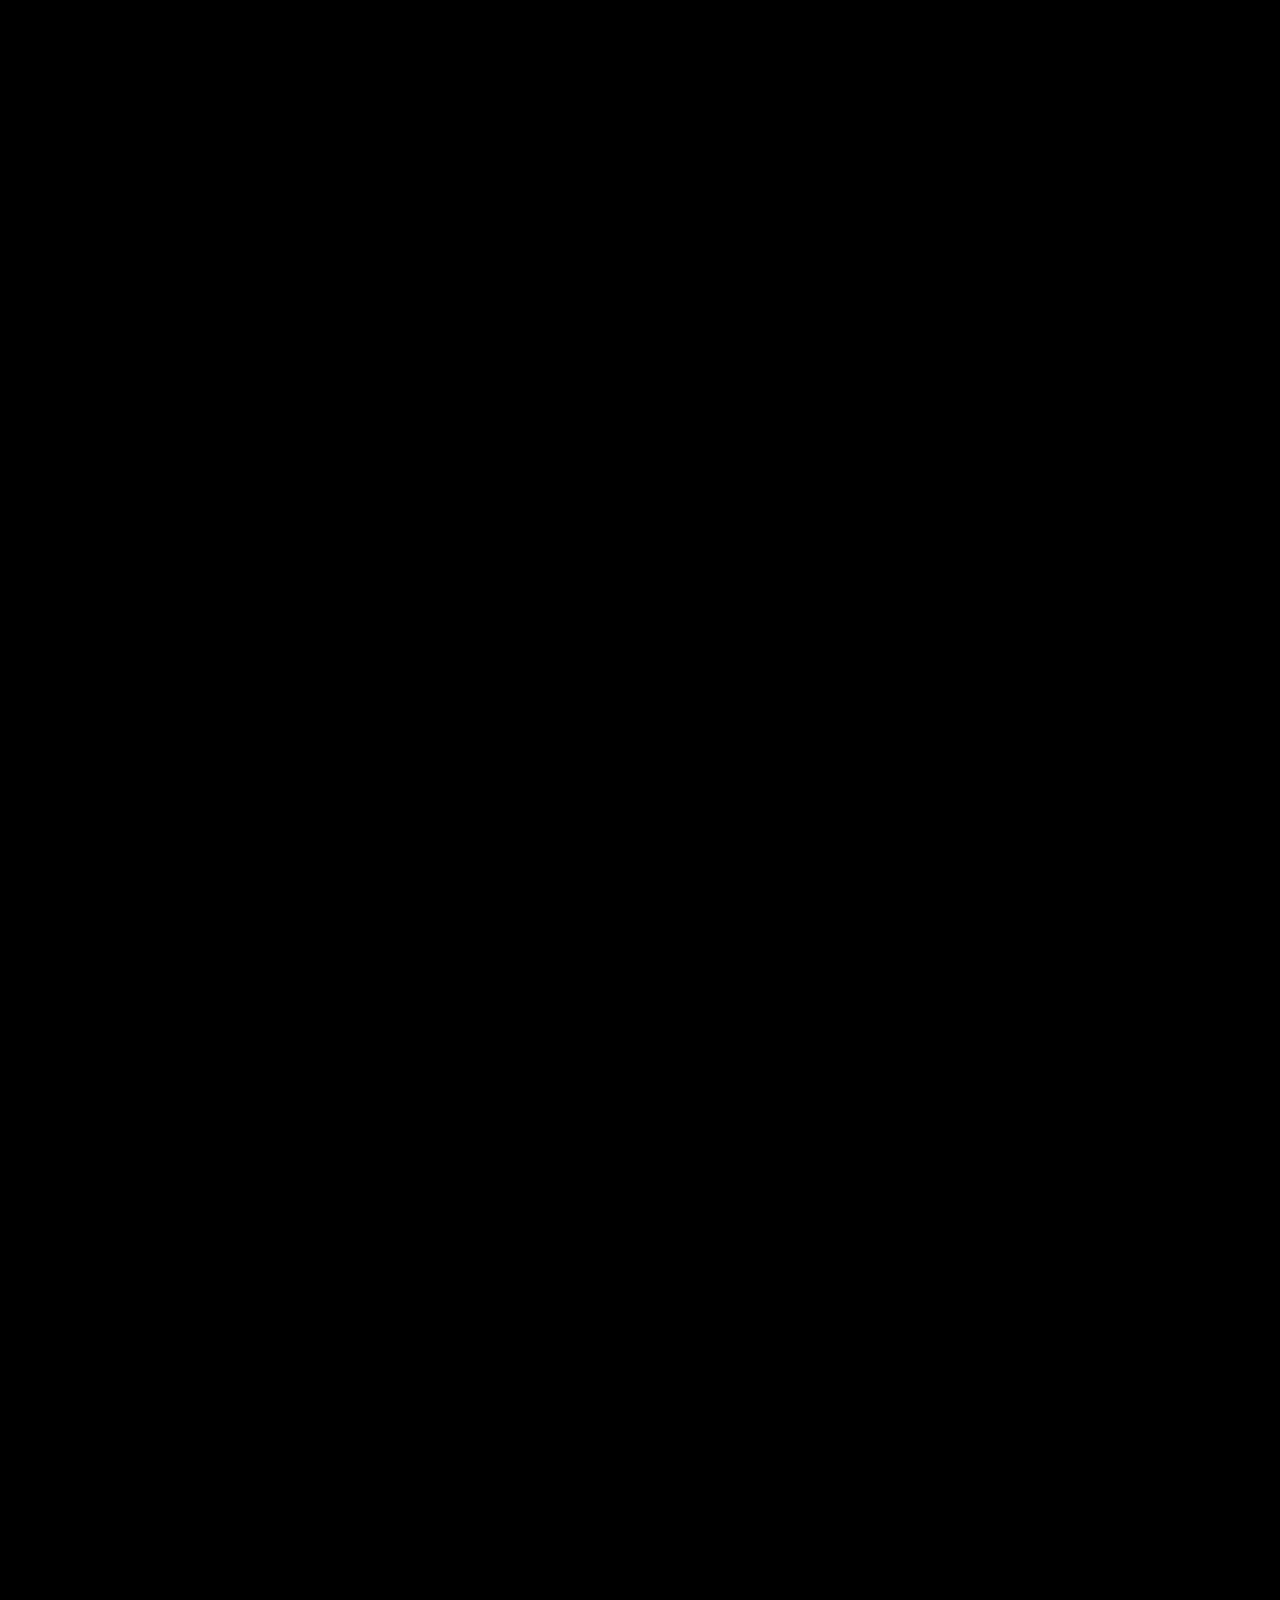
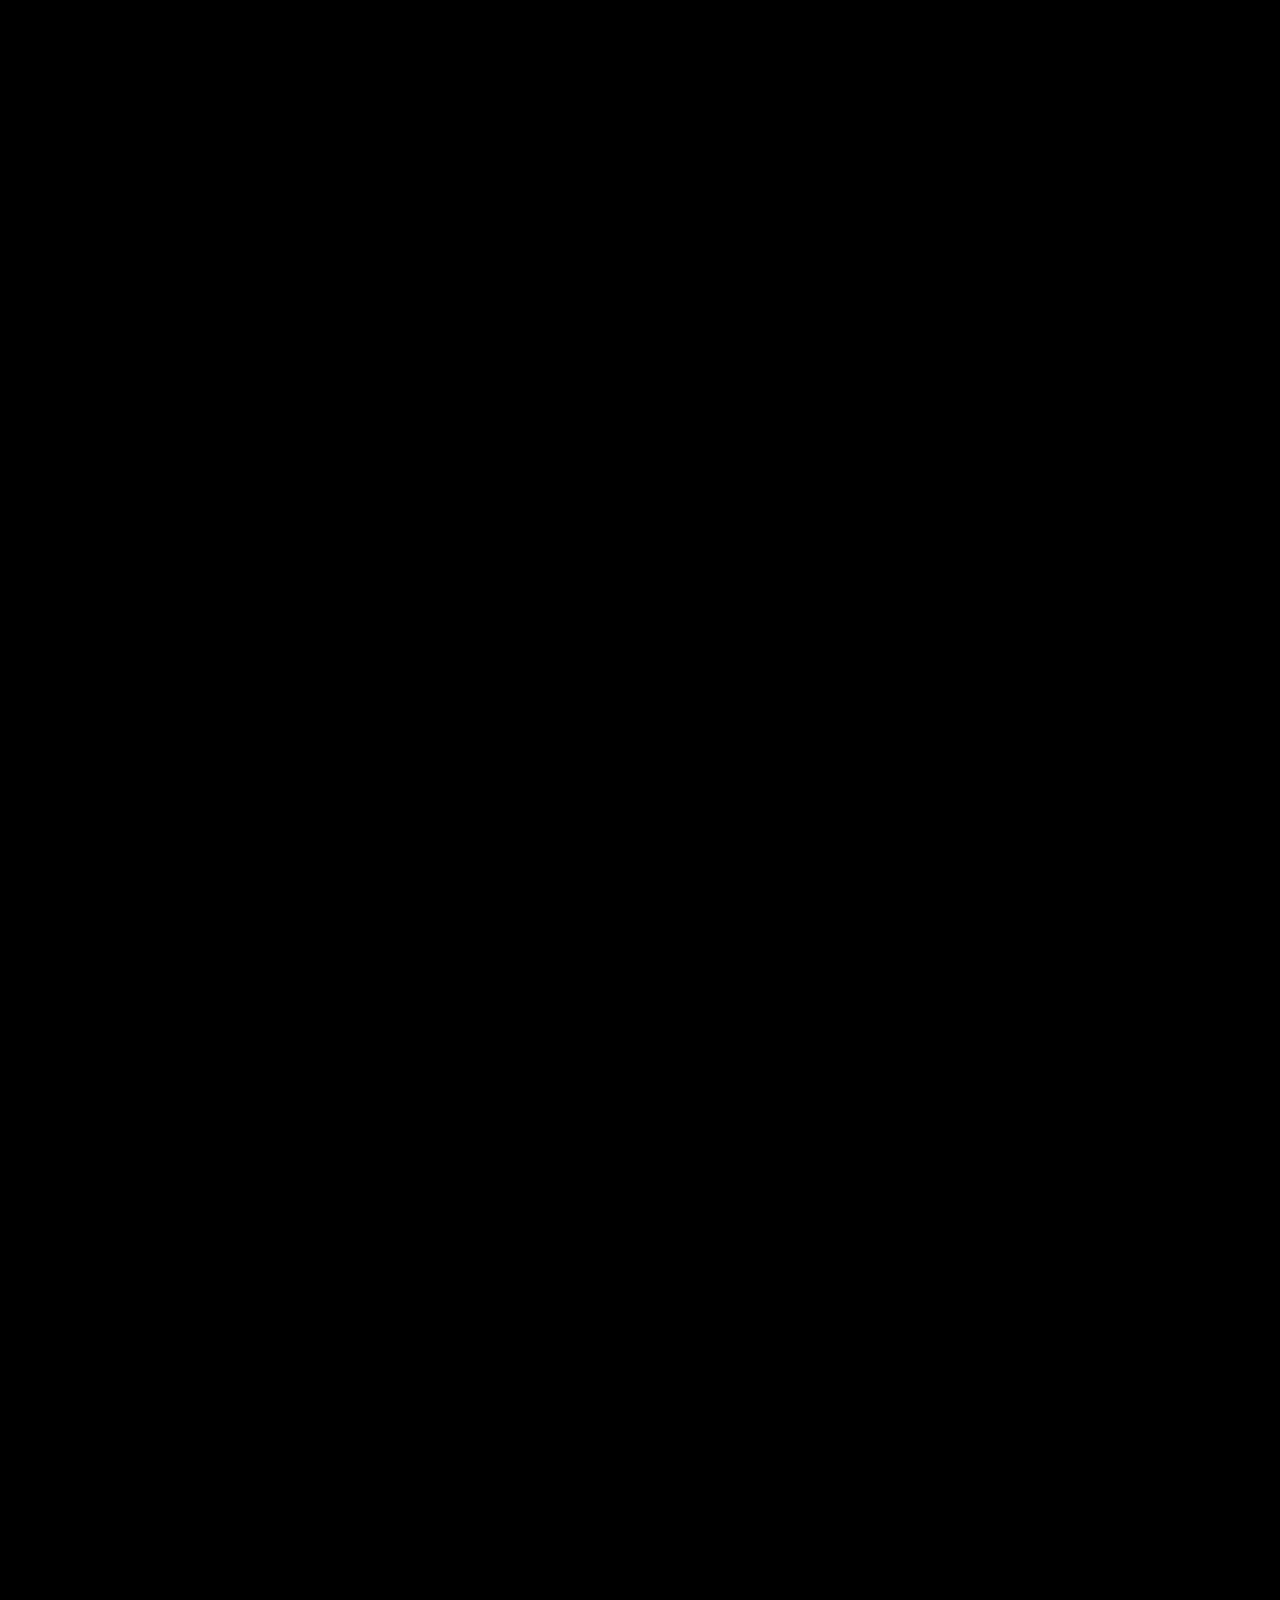
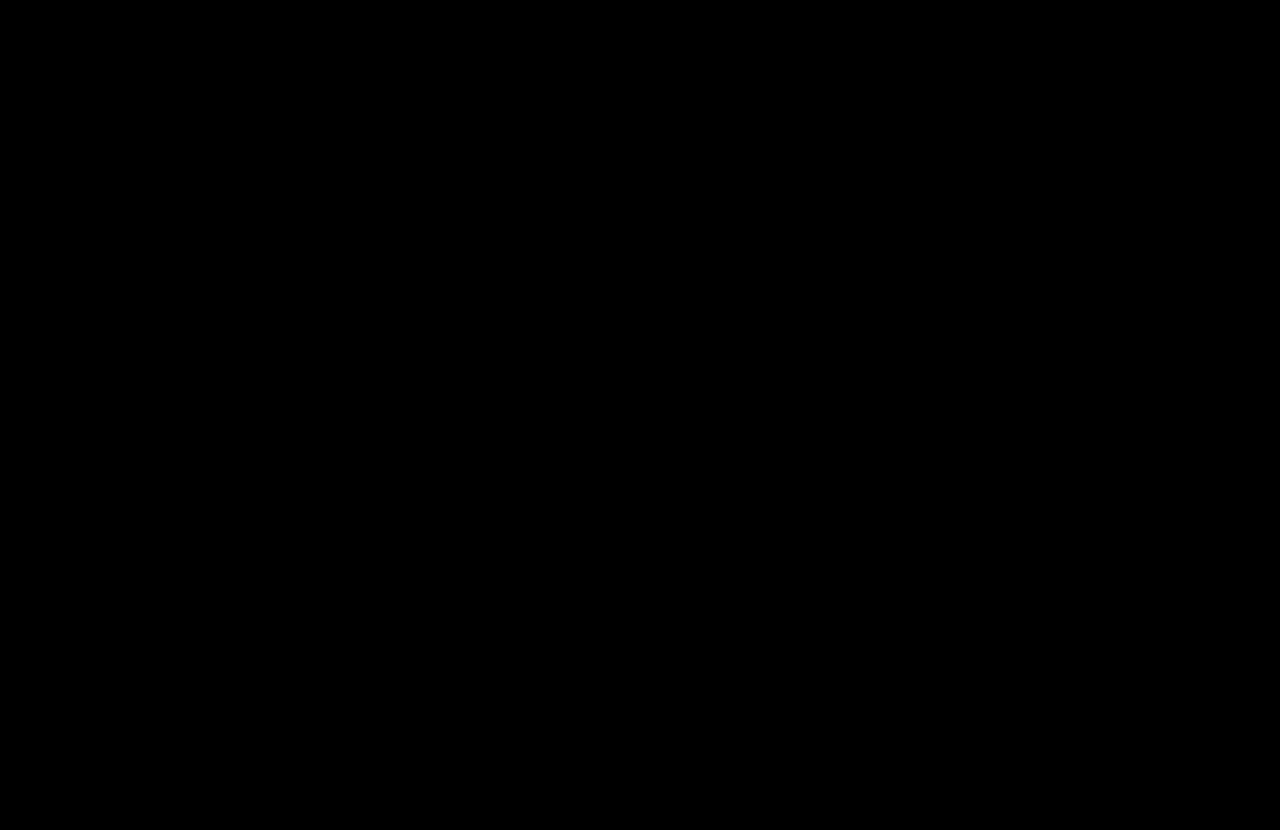
==== commit e2677f69: "new" ====
--- a/index.html
+++ b/index.html
@@ -337,7 +337,7 @@
     <!-- Registration Section -->
  <section id="register" class="register-section reveal">
  <div class="container" style="display:flex;flex-direction:column;align-items:center;">
- <h2 class="section-title" style="display:block;text-align:center;position:relative;left:auto;transform:none;">Register for CSMUN 2026</h2>
+ <h2 class="section-title">Register for CSMUN 2026</h2>
  <p class="section-intro" style="margin-bottom:2rem;">Secure your spot at CSMUN 2026 by filling out the official registration form.</p>
  <a href="https://forms.gle/cBRp1x6ApAcn2PGm6" target="_blank" rel="noopener" class="btn-primary btn-large" style="font-size:1.1rem;">
  Register now for CSMUN 2026
@@ -532,17 +532,16 @@
     </script>
     <script>
     // ==================== GSAP HERO TITLE - ELEGANT REVEAL ====================
-    document.addEventListener('DOMContentLoaded', () => {
+    function animateHeroTitle() {
         const titleEl = document.getElementById('heroTitleSplit');
-        if (!titleEl) return;
-
-        const text = titleEl.textContent;
+        if (!titleEl || titleEl.dataset.animated) return;
+        titleEl.dataset.animated = 'true';
+        titleEl.style.opacity = '1';
+
+        const chars = titleEl.textContent.split('');
         titleEl.textContent = '';
-        titleEl.style.opacity = '1';
-
-        const chars = text.split('');
         const spans = [];
-        chars.forEach((char, i) => {
+        chars.forEach((char) => {
             const span = document.createElement('span');
             span.textContent = char === ' ' ? '\u00A0' : char;
             span.style.display = 'inline-block';
@@ -552,17 +551,30 @@
             spans.push(span);
         });
 
-        const tl = gsap.timeline({ defaults: { ease: 'power3.out' } });
+        const tl = gsap.timeline({ defaults: { ease: 'power2.out' } });
 
         tl.fromTo(spans,
-            { opacity: 0, y: 60, rotateX: -40, filter: 'blur(4px)' },
-            { opacity: 1, y: 0, rotateX: 0, filter: 'blur(0px)', duration: 1, stagger: 0.06, ease: 'power2.out' }
+            { opacity: 0, y: 70, rotateX: -50, filter: 'blur(6px)' },
+            { opacity: 1, y: 0, rotateX: 0, filter: 'blur(0px)', duration: 0.9, stagger: 0.05 }
         )
-        .fromTo('.divider', { scaleX: 0, opacity: 0 }, { scaleX: 1, opacity: 1, duration: 0.8 }, '-=0.3')
-        .fromTo('.typewriter-line', { opacity: 0, y: 20 }, { opacity: 1, y: 0, duration: 0.6, stagger: 0.15 }, '-=0.3')
-        .fromTo('.hero-subtitle-bottom', { opacity: 0, y: 20 }, { opacity: 1, y: 0, duration: 0.6 }, '-=0.2')
-        .fromTo('.hero-buttons > *', { opacity: 0, y: 20 }, { opacity: 1, y: 0, duration: 0.5, stagger: 0.1 }, '-=0.2');
+        .fromTo('.divider', { scaleX: 0, opacity: 0 }, { scaleX: 1, opacity: 1, duration: 0.7 }, '-=0.2');
+    }
+
+    // Split text on DOMContentLoaded but delay animation until preloader hides
+    document.addEventListener('DOMContentLoaded', () => {
+        const titleEl = document.getElementById('heroTitleSplit');
+        if (!titleEl) return;
+        titleEl.textContent = 'CSMUN 2026';
     });
+
+    // Watch for preloader to fully disappear, then fire
+    const preloaderCheck = setInterval(() => {
+        const pl = document.getElementById('preloader');
+        if (!pl || pl.style.display === 'none') {
+            clearInterval(preloaderCheck);
+            setTimeout(animateHeroTitle, 150);
+        }
+    }, 100);
     </script>
     <script src="script.js"></script>
 </body>
--- a/styles.css
+++ b/styles.css
@@ -134,31 +134,30 @@
 }
 
 .section-title {
-    font-size: clamp(2rem, 5vw + 1rem, 3rem);
+    font-size: clamp(2.2rem, 5vw + 0.5rem, 3.2rem);
     text-align: center;
-    color: var(--gold);
-    margin-bottom: 3rem;
+    margin: 0 auto 3rem;
     text-transform: uppercase;
-    letter-spacing: 0.2em;
-    position: relative;
-    display: inline-block;
-    left: 50%;
-    transform: translateX(-50%);
-    text-shadow: 
-        0 0 10px rgba(250, 204, 21, 0.8),
-        0 0 20px rgba(250, 204, 21, 0.6),
-        0 0 40px rgba(250, 204, 21, 0.4);
-    animation: neonPulse 3s ease-in-out infinite;
+    letter-spacing: 0.25em;
+    font-weight: 700;
+    line-height: 1.2;
+    background: linear-gradient(135deg, #f5e6b8 0%, #d4af37 40%, #f5e6b8 70%, #c9a84c 100%);
+    background-size: 200% 200%;
+    -webkit-background-clip: text;
+    -webkit-text-fill-color: transparent;
+    background-clip: text;
+    position: relative;
+    width: fit-content;
 }
 .section-title::after {
     content: '';
     position: absolute;
-    bottom: -10px;
+    bottom: -12px;
     left: 50%;
     transform: translateX(-50%);
-    width: 60%;
+    width: 70%;
     height: 2px;
-    background: linear-gradient(90deg, transparent, var(--gold), transparent);
+    background: linear-gradient(90deg, transparent, #d4af37, #f5e6b8, #d4af37, transparent);
 }
 
 .section-label {
@@ -692,32 +691,21 @@
 }
 
 .hero-title {
-    font-size: clamp(3rem, 8vw + 1rem, 7rem);
-    font-weight: 900;
-    line-height: 1;
-    letter-spacing: 0.02em;
-    text-shadow: 
-        0 0 10px rgba(250, 204, 21, 0.8),
-        0 0 20px rgba(250, 204, 21, 0.6),
-        0 0 40px rgba(250, 204, 21, 0.4),
-        0 0 80px rgba(250, 204, 21, 0.2);
-    animation: neonPulse 3s ease-in-out infinite;
+    font-size: clamp(3.5rem, 10vw + 0.5rem, 8rem);
+    font-weight: 700;
+    line-height: 1.05;
+    letter-spacing: -0.02em;
     overflow: hidden;
 }
 .hero-title .line1 {
     display: block;
-    background: linear-gradient(135deg, var(--gold) 0%, var(--gold-light) 30%, var(--gold) 60%, var(--gold-dark) 100%);
-    background-size: 200% 200%;
-    -webkit-background-clip: text;
-    -webkit-text-fill-color: transparent;
-    background-clip: text;
 }
 
 #heroTitleSplit span {
     display: inline-block;
     position: relative;
     opacity: 0;
-    background: linear-gradient(135deg, var(--gold) 0%, var(--gold-light) 30%, var(--gold) 60%, var(--gold-dark) 100%);
+    background: linear-gradient(135deg, #f5e6b8 0%, #d4af37 40%, #f5e6b8 70%, #c9a84c 100%);
     background-size: 200% 200%;
     -webkit-background-clip: text;
     -webkit-text-fill-color: transparent;
@@ -792,9 +780,15 @@
 }
 
 .glass-card h2 {
-    color: var(--gold);
-    font-size: 2rem;
+    font-size: clamp(1.5rem, 3vw + 0.5rem, 2rem);
     margin-bottom: 2rem;
+    font-weight: 700;
+    letter-spacing: 0.15em;
+    background: linear-gradient(135deg, #f5e6b8 0%, #d4af37 50%, #f5e6b8 100%);
+    background-size: 200% 200%;
+    -webkit-background-clip: text;
+    -webkit-text-fill-color: transparent;
+    background-clip: text;
 }
 
 /* ==================== COUNTDOWN SECTION ==================== */
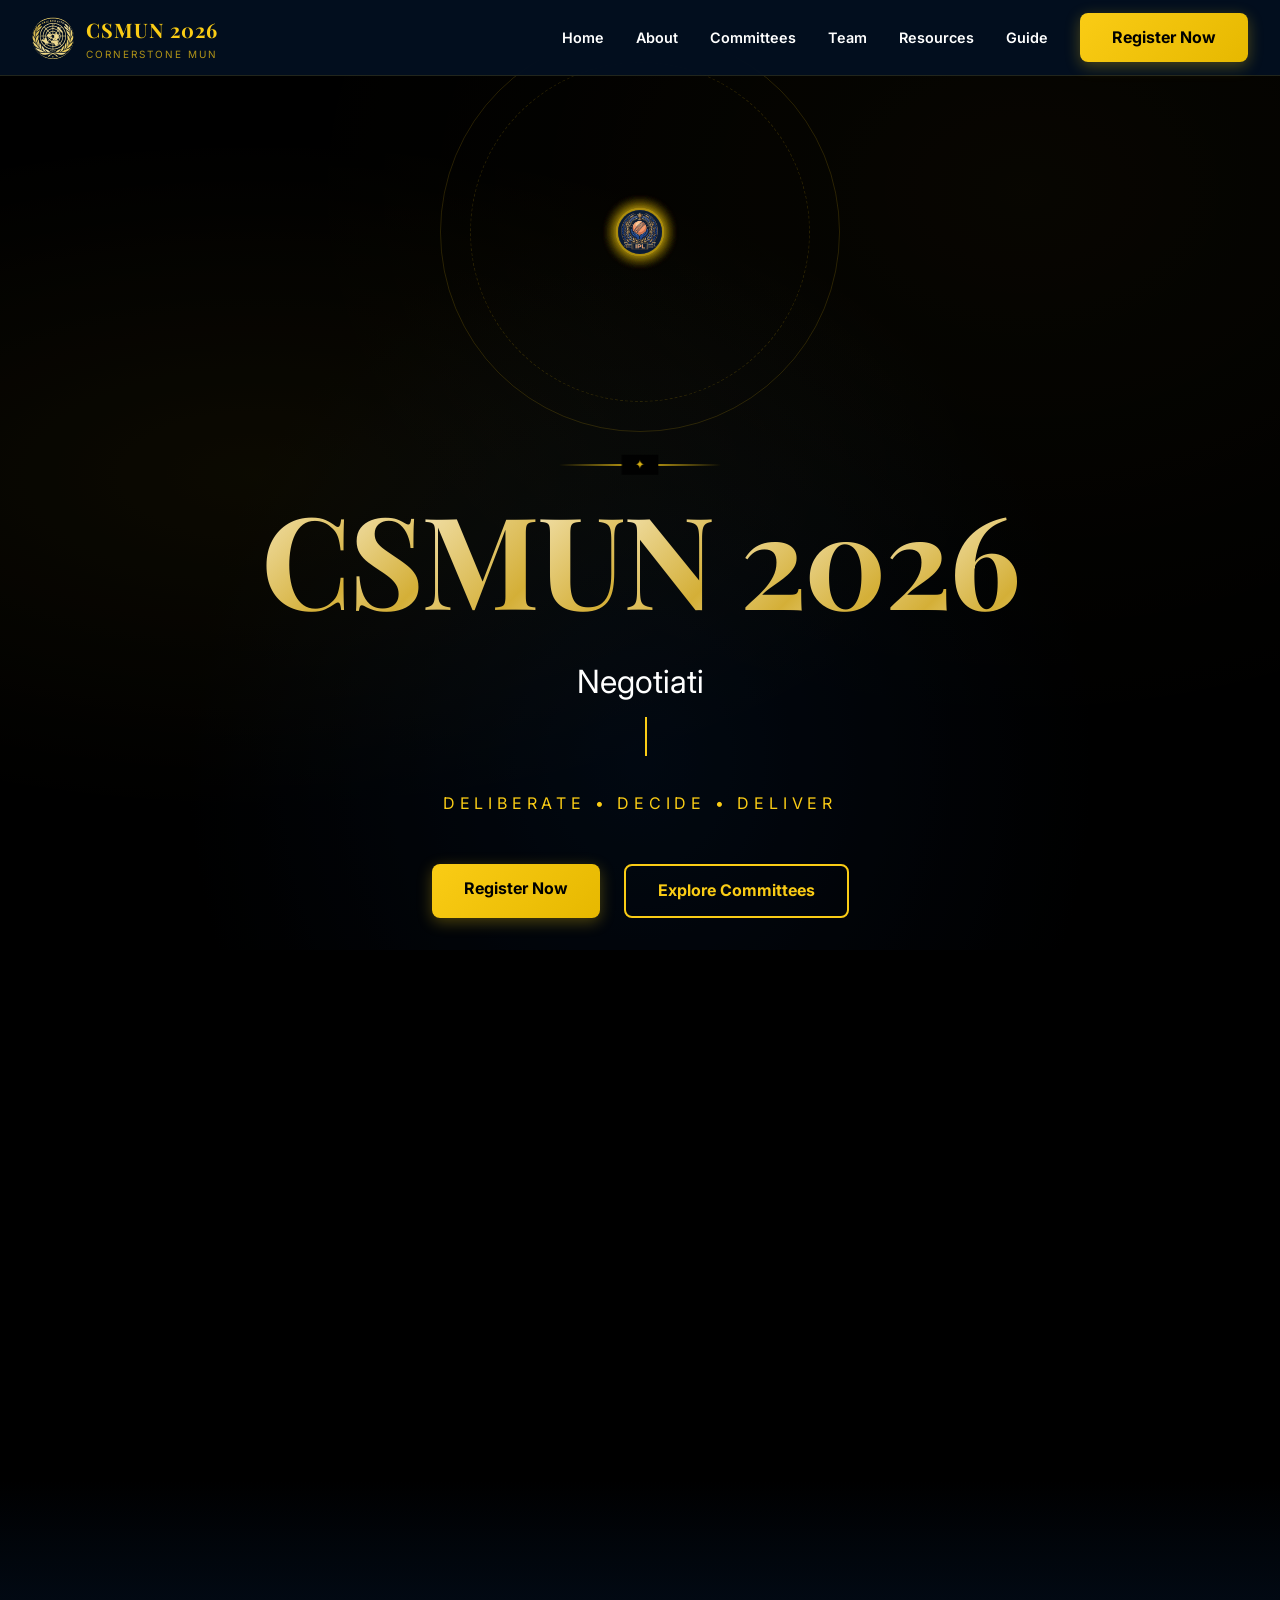
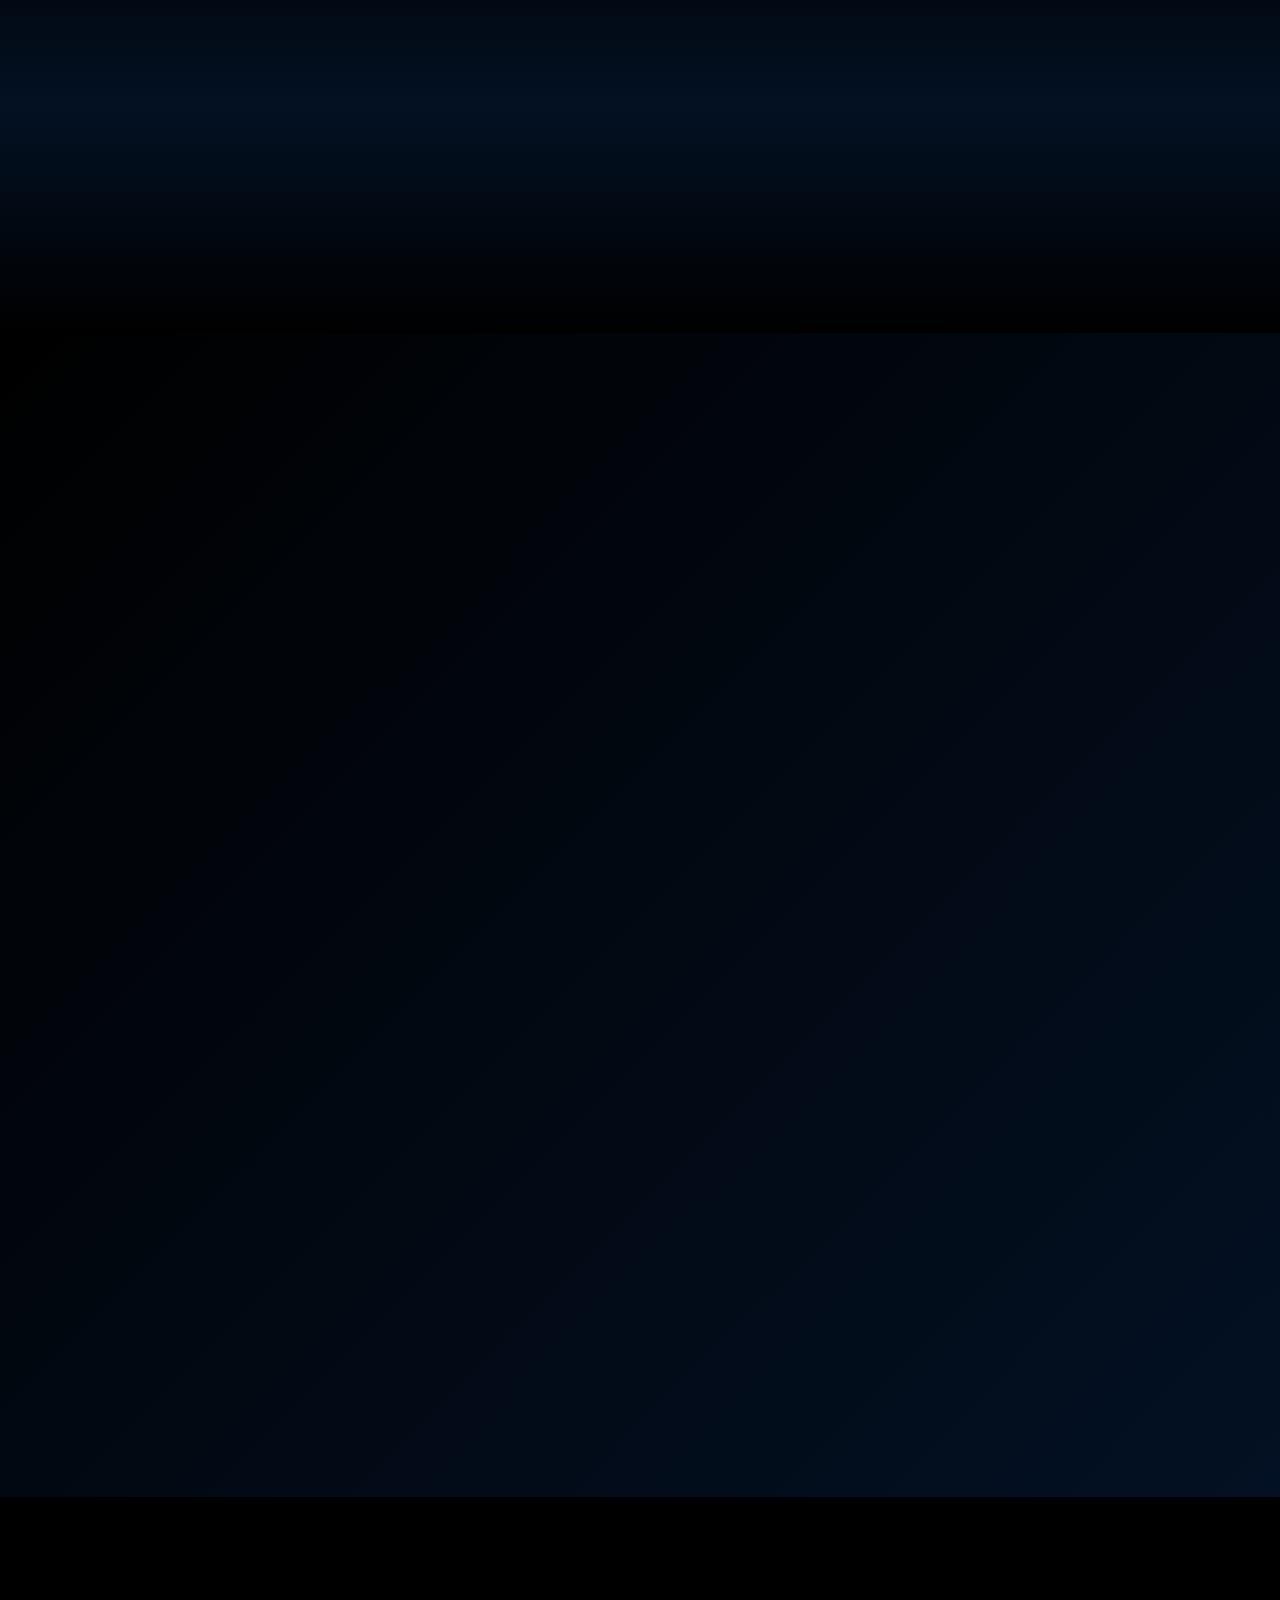
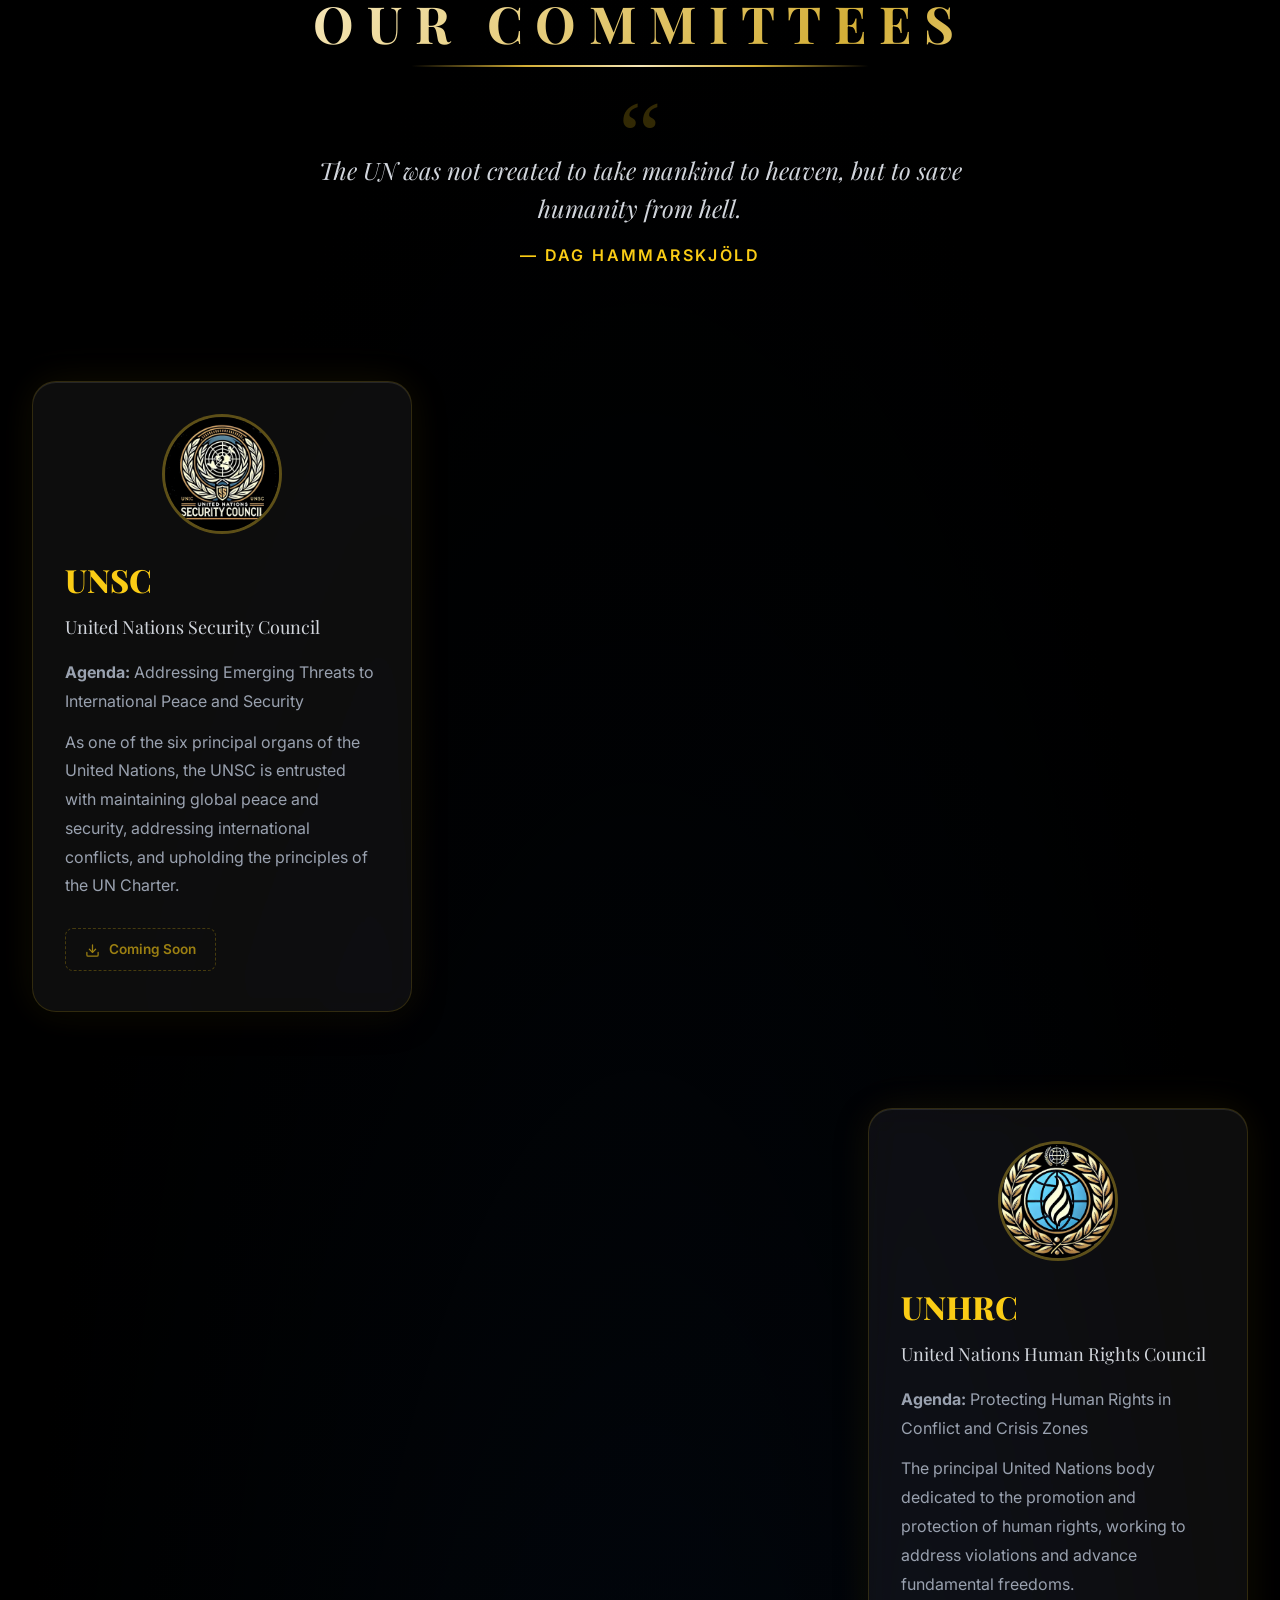
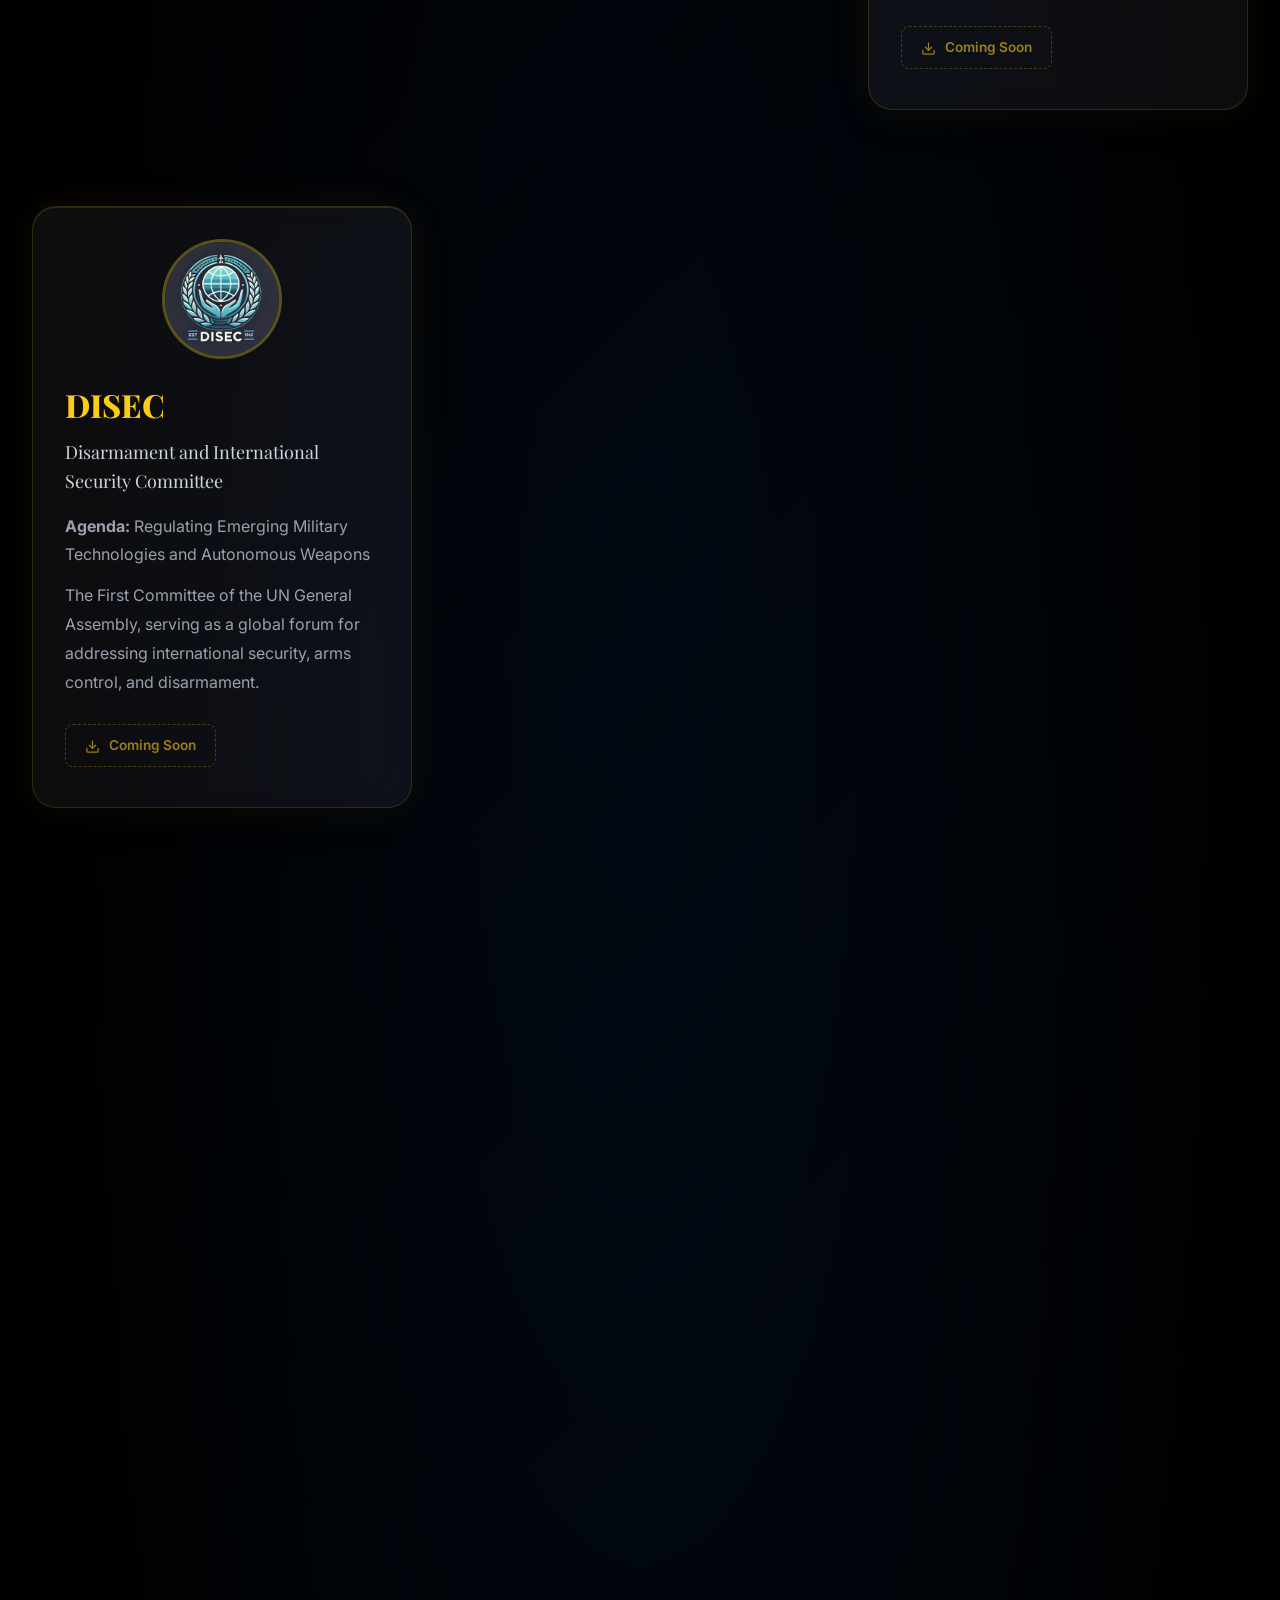
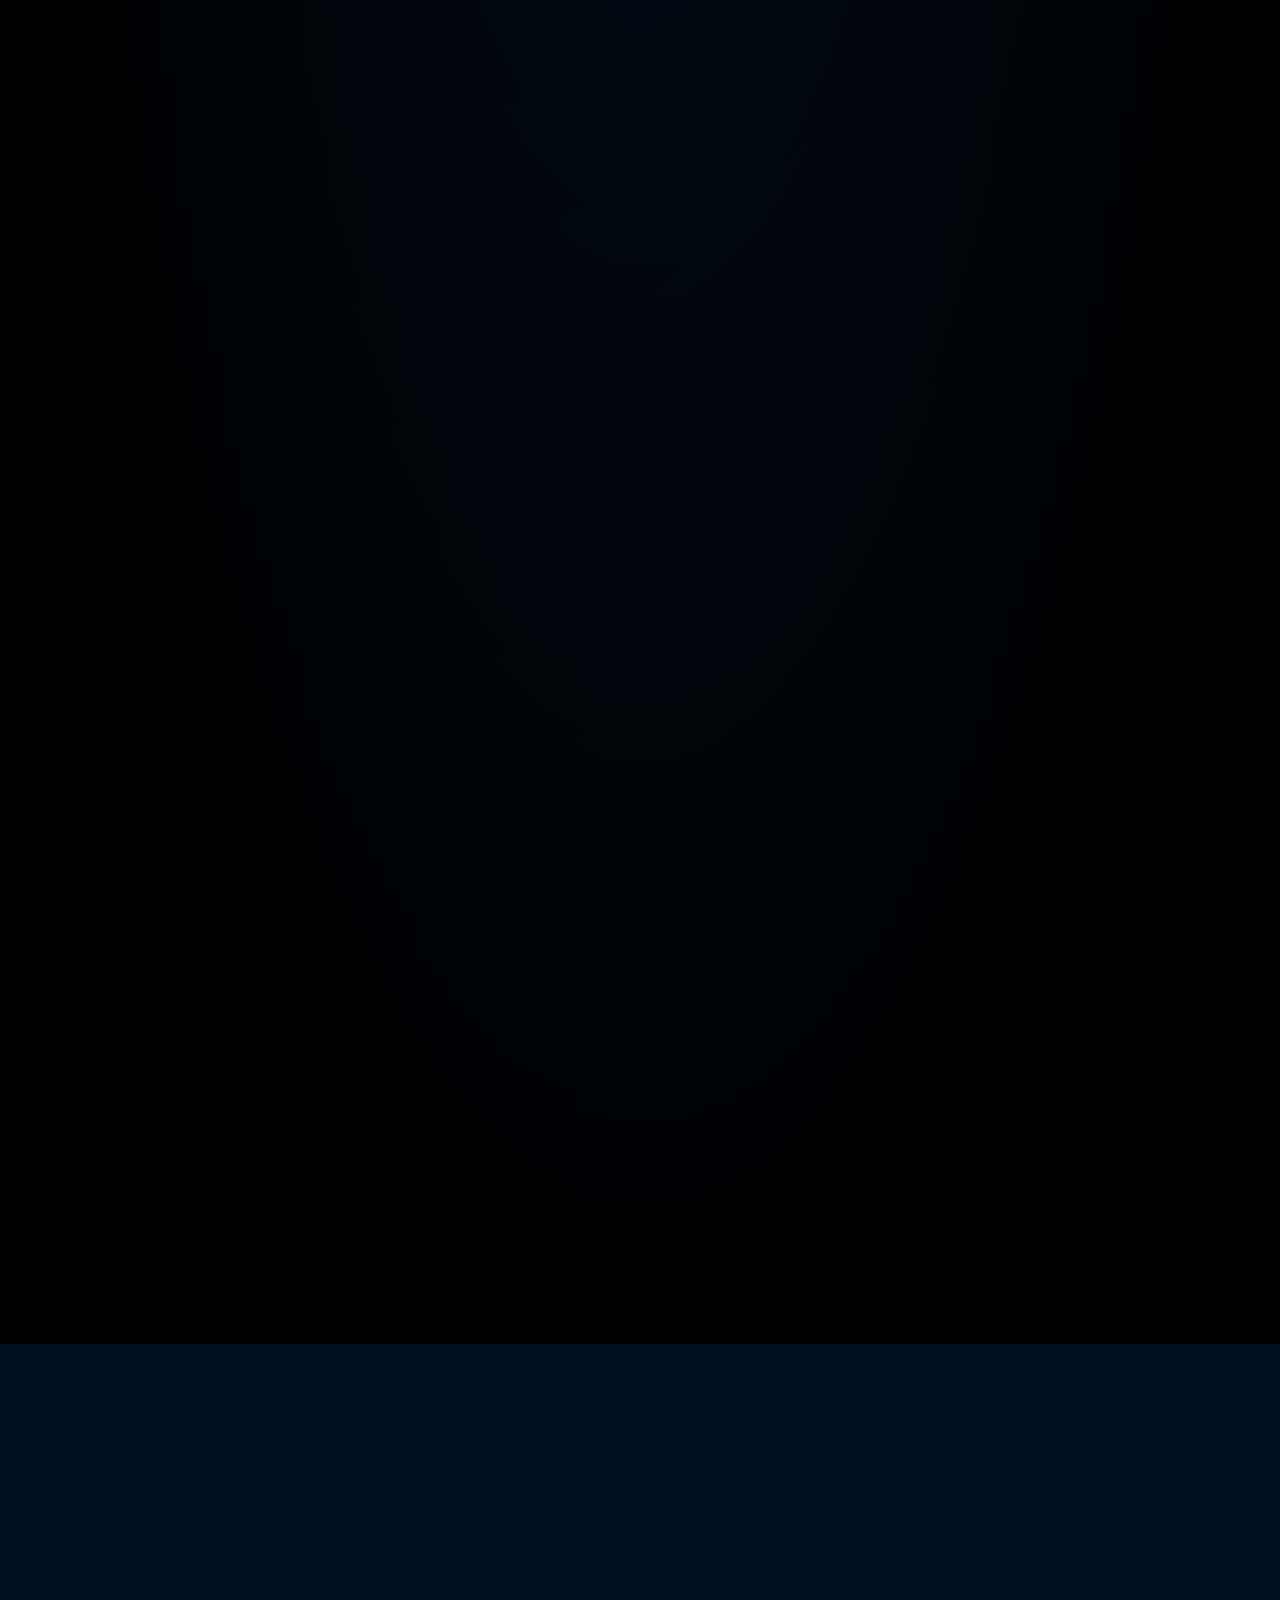
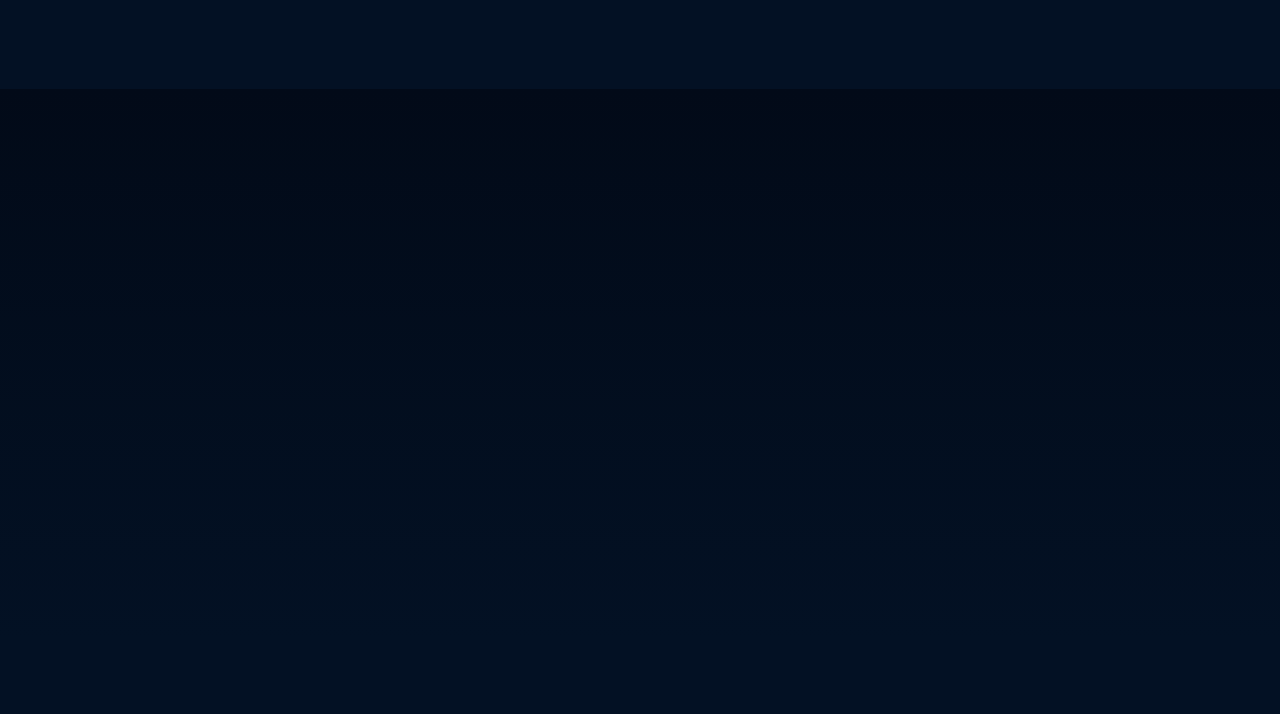
==== commit 58a8fc58: "new" ====
--- a/index.html
+++ b/index.html
@@ -412,28 +412,28 @@
      renderer.setPixelRatio(Math.min(window.devicePixelRatio, 2));
      renderer.outputEncoding = THREE.sRGBEncoding;
      renderer.toneMapping = THREE.ACESFilmicToneMapping;
-      renderer.toneMappingExposure = 0;
+     renderer.toneMappingExposure = 1.0;
      container.appendChild(renderer.domElement);//hi
 
-     // Enhanced lighting setup for GOLD visibility
-      const ambientLight = new THREE.AmbientLight(0xffffff, 0.5);
+     // BALANCED lighting for visible GOLD color with 30% metallic
+     const ambientLight = new THREE.AmbientLight(0xffffff, 0.4);
      scene.add(ambientLight);
 
-      const directionalLight1 = new THREE.DirectionalLight(0xffffff, 0.8);
-      directionalLight1.position.set(5, 5, 5);
-      scene.add(directionalLight1);
-
-      const directionalLight2 = new THREE.DirectionalLight(0xfacc15, 0.6);
-      directionalLight2.position.set(-5, 3, -5);
-      scene.add(directionalLight2);
-
-      const topLight = new THREE.DirectionalLight(0xffe066, 0.7);
-      topLight.position.set(0, 10, 0);
-      scene.add(topLight);
-
-      const pointLight = new THREE.PointLight(0xfacc15, 0.8, 100);
-      pointLight.position.set(0, 0, 8);
-      scene.add(pointLight);
+     const keyLight = new THREE.DirectionalLight(0xffffff, 0.6);
+     keyLight.position.set(5, 5, 5);
+     scene.add(keyLight);
+
+     const fillLight = new THREE.DirectionalLight(0xfacc15, 0.3);
+     fillLight.position.set(-3, 2, -3);
+     scene.add(fillLight);
+
+     const rimLight = new THREE.DirectionalLight(0xffe066, 0.4);
+     rimLight.position.set(0, -5, -5);
+     scene.add(rimLight);
+
+     const pointLight = new THREE.PointLight(0xfacc15, 0.5, 100);
+     pointLight.position.set(0, 0, 5);
+     scene.add(pointLight);
 
      // Load GLB model
      const loader = new THREE.GLTFLoader();
@@ -512,7 +512,7 @@
      }
 
      // Animate lights for shimmer effect
-      pointLight.intensity = 0.8 + Math.sin(time * 2) * 0.2;
+     pointLight.intensity = 0.5 + Math.sin(time * 2) * 0.15;
      
      renderer.render(scene, camera);
      }
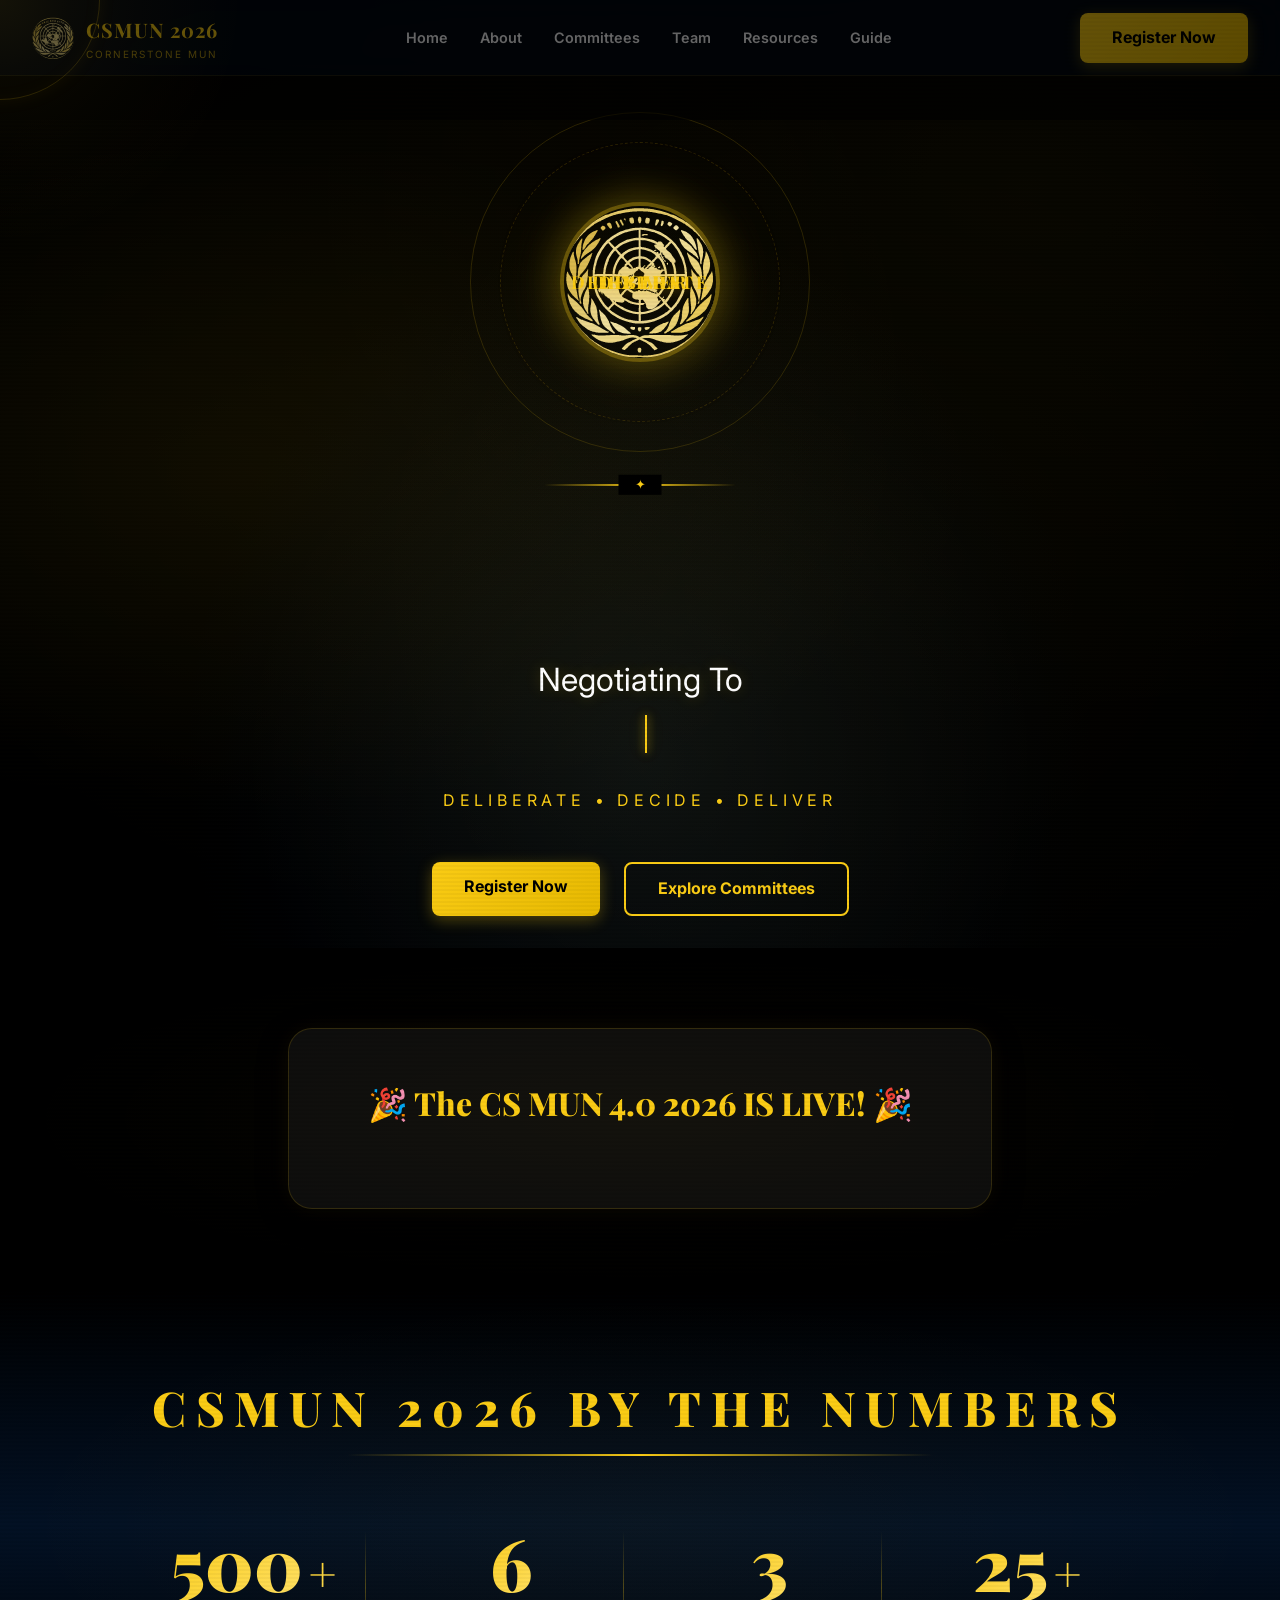
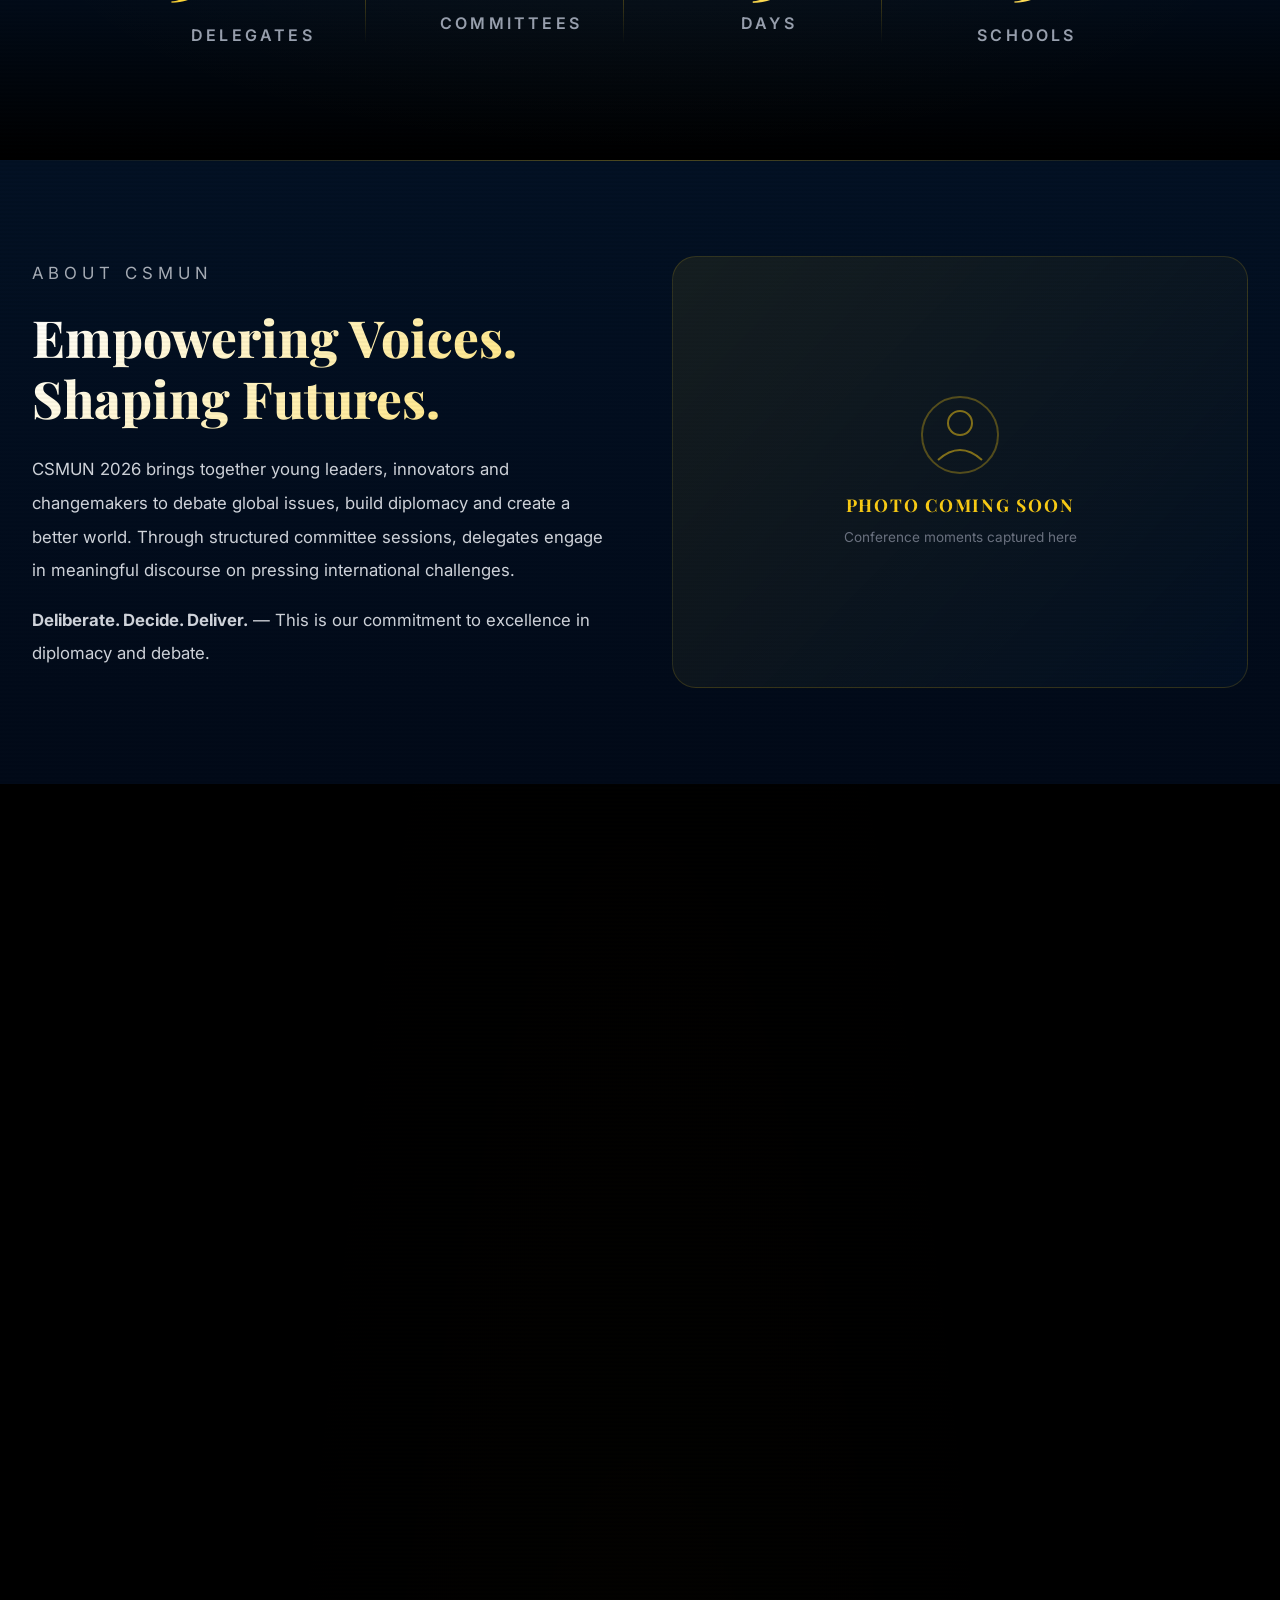
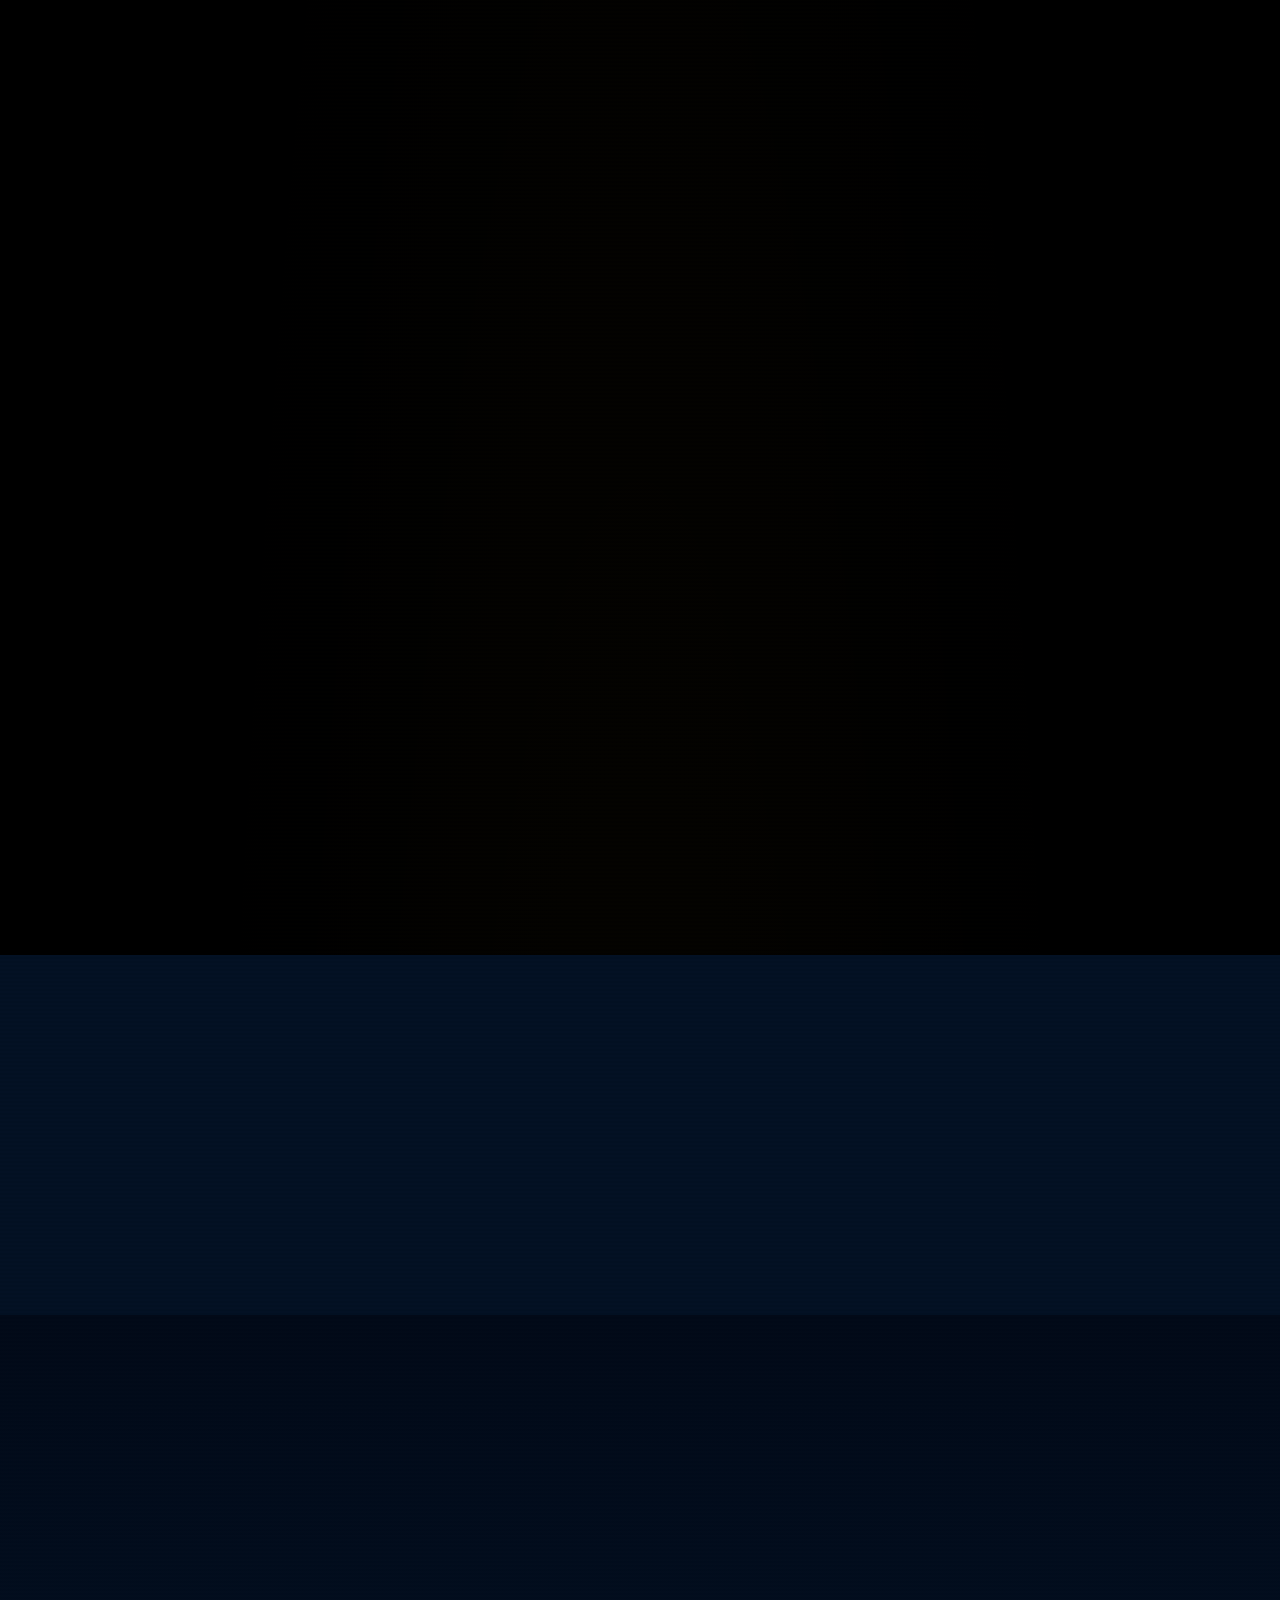
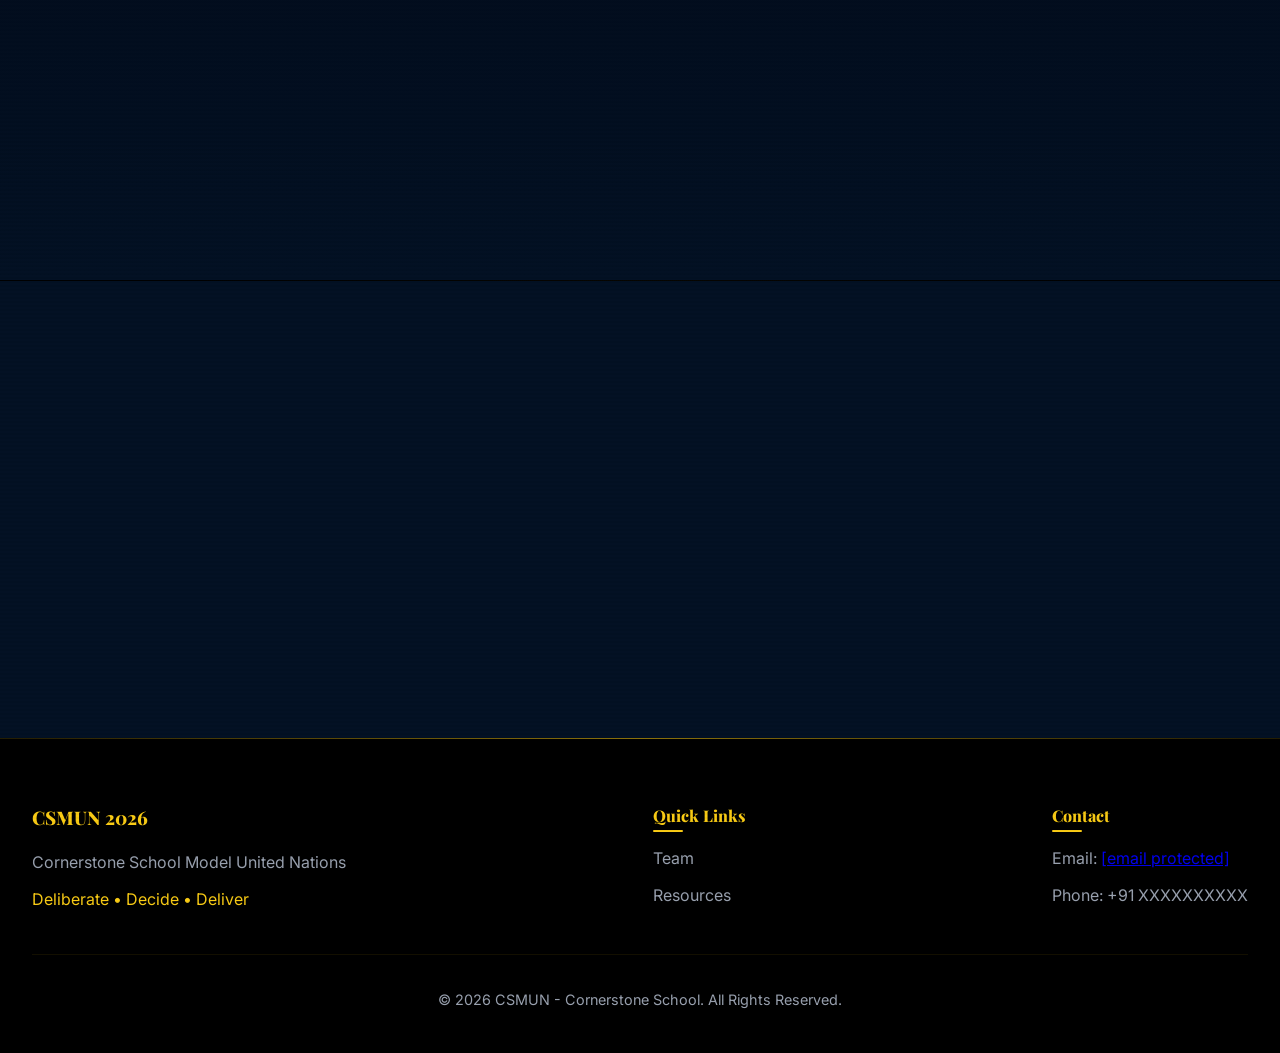
==== commit b91f9f82: "feat: add goated CSS animations and interactive effects" ====
--- a/index.html
+++ b/index.html
@@ -11,9 +11,24 @@
     <link rel="preconnect" href="https://fonts.googleapis.com">
     <link rel="preconnect" href="https://fonts.gstatic.com" crossorigin>
     <link href="https://fonts.googleapis.com/css2?family=Inter:wght@300;400;600;700;800&family=Playfair+Display:wght@700;800;900&display=swap" rel="stylesheet">
-    <script src="https://cdnjs.cloudflare.com/ajax/libs/gsap/3.12.5/gsap.min.js"></script>
 </head>
 <body class="scene-3d">
+ <!-- Ambient Floating Gold Particles -->
+ <div class="ambient-particles" id="ambientParticles"></div>
+ 
+ <!-- Mouse Glow Aura (follows cursor) -->
+ <div class="mouse-glow" id="mouseGlow"></div>
+ <div class="mouse-glow-ring" id="mouseGlowRing"></div>
+ 
+ <!-- Cinematic Scanline Overlay -->
+ <div class="scanlines"></div>
+ 
+ <!-- Letterbox Bars (cinematic) -->
+ <div class="letterbox-bars" id="letterboxBars">
+ <div class="letterbox-top"></div>
+ <div class="letterbox-bottom"></div>
+ </div>
+ 
  <!-- 3D Cityscape Background Layers -->
  <div class="cityscape-3d">
  <div class="skyline-layer skyline-back"></div>
@@ -77,24 +92,16 @@
                 </div>
             </div>
             
-            <div class="nav-menu" id="navMenu">
-                <div class="nav-links">
-                    <a href="index.html">Home</a>
-                    <a href="#about">About</a>
-                    <a href="#committees">Committees</a>
-                    <a href="team.html">Team</a>
-                    <a href="resources.html">Resources</a>
-                    <a href="guide.html">Guide</a>
-                </div>
-
-                <a href="#register" class="btn-primary nav-cta">Register Now</a>
-            </div>
-
-            <button class="hamburger" id="hamburger" aria-label="Toggle menu">
-                <span></span>
-                <span></span>
-                <span></span>
-            </button>
+            <div class="nav-links">
+                <a href="index.html">Home</a>
+                <a href="#about">About</a>
+                <a href="#committees">Committees</a>
+                <a href="team.html">Team</a>
+                <a href="resources.html">Resources</a>
+                <a href="guide.html">Guide</a>
+            </div>
+
+            <a href="#register" class="btn-primary btn-magnetic">Register Now</a>
         </div>
     </nav>
 
@@ -106,20 +113,16 @@
         <div class="hero-particles"></div>
         <div class="hero-overlay"></div>
         <div class="hero-content">
-            <!-- 3D GLB MODEL CONTAINER -->
-            <div class="hero-3d-model">
-                <div id="glbModelContainer"></div>
+            <div class="hero-3d-orbit">
                 <div class="orbit-ring orbit-ring-1"></div>
                 <div class="orbit-ring orbit-ring-2"></div>
-                <img src="images/committees/unsc.png" alt="UNSC" class="orbit-img orbit-img-1" loading="lazy">
-                <img src="images/committees/UNHRC.png" alt="UNHRC" class="orbit-img orbit-img-2" loading="lazy">
-                <img src="images/committees/disec.png" alt="DISEC" class="orbit-img orbit-img-3" loading="lazy">
-                <img src="images/committees/loksabha.png" alt="Lok Sabha" class="orbit-img orbit-img-4" loading="lazy">
-                <img src="images/committees/ip.png" alt="IP" class="orbit-img orbit-img-5" loading="lazy">
-                <img src="images/committees/ipl.png" alt="IPL" class="orbit-img orbit-img-6" loading="lazy">
+                <img loading="lazy" src="images/mun-logo.svg" alt="CSMUN Logo" class="hero-logo">
+                <span class="orbit-text orbit-text-1">Deliberate</span>
+                <span class="orbit-text orbit-text-2">Decide</span>
+                <span class="orbit-text orbit-text-3">Deliver</span>
             </div>
             <div class="divider"></div>
-            <h1 class="hero-title"><span class="line1" id="heroTitleSplit">CSMUN 2026</span></h1>
+            <h1 class="hero-title"><span class="line1">CSMUN 2026</span></h1>
             <div class="hero-tagline">
  <div class="typewriter">
  <span class="typewriter-line" data-text="Negotiating Today's Challenges"></span>
@@ -130,8 +133,8 @@
  </div>
             <p class="hero-subtitle-bottom">DELIBERATE • DECIDE • DELIVER</p>
             <div class="hero-buttons">
-                <a href="#register" class="btn-primary">Register Now</a>
-                <a href="#committees" class="btn-secondary">Explore Committees</a>
+                <a href="#register" class="btn-primary btn-magnetic">Register Now</a>
+                <a href="#committees" class="btn-secondary btn-magnetic">Explore Committees</a>
             </div>
         </div>
     </section>
@@ -139,7 +142,7 @@
     <!-- Countdown Section -->
     <section class="countdown-section reveal">
         <div class="countdown-container">
-            <div class="glass-card">
+            <div class="glass-card gradient-border">
                 <h2>Countdown To CSMUN 2026</h2>
                 <div id="countdown">
                     <div class="time-box">
@@ -210,11 +213,11 @@
                     </div>
                 </div>
 
-            </div>
-        </div>
-    </section>
-
-<!-- Committees Section -->
+            </di v>
+        </div>
+    </section>
+
+    <!-- Committees Section -->
 <section id="committees" class="committees-section reveal">
  <!-- Diplomacy Visual as section background -->
  <div class="diplomacy-bg">
@@ -227,82 +230,82 @@
  <span class="committee-quote-mark">&ldquo;</span>
  <p class="committee-quote-text">The UN was not created to take mankind to heaven, but to save humanity from hell.</p>
  <span class="committee-quote-attribution">&mdash; Dag Hammarskjöld</span>
- </div>
- <div class="committees-road" id="committeesRoad">
-    <svg class="road-svg" id="roadSvg"><path id="roadPath" class="road-path"></path></svg>
-
-    <div class="committee-card road-card road-left">
-        <img loading="lazy" src="images/committees/unsc.png" alt="UNSC" class="committee-img">
-        <h3>UNSC</h3>
-        <h4>United Nations Security Council</h4>
-        <p><strong>Agenda:</strong> Addressing Emerging Threats to International Peace and Security</p>
-        <p>As one of the six principal organs of the United Nations, the UNSC is entrusted with maintaining global peace and security, addressing international conflicts, and upholding the principles of the UN Charter.</p>
-        <span class="btn-download btn-coming-soon">
-            <svg xmlns="http://www.w3.org/2000/svg" width="15" height="15" viewBox="0 0 24 24" fill="none" stroke="currentColor" stroke-width="2" stroke-linecap="round" stroke-linejoin="round" style="display:inline;vertical-align:middle;margin-right:6px;"><path d="M21 15v4a2 2 0 0 1-2 2H5a2 2 0 0 1-2-2v-4"/><polyline points="7 10 12 15 17 10"/><line x1="12" y1="15" x2="12" y2="3"/></svg>
-            Coming Soon
-        </span>
+ </div>         <div class="committees-grid">
+
+            <div class="committee-card gradient-border">
+                <img loading="lazy" src="images/committees/unsc.png" alt="UNSC" class="committee-img">
+                <h3>UNSC</h3>
+                <h4>United Nations Security Council</h4>
+                <p><strong>Agenda:</strong> Addressing Emerging Threats to International Peace and Security</p>
+                <p>As one of the six principal organs of the United Nations, the UNSC is entrusted with maintaining global peace and security, addressing international conflicts, and upholding the principles of the UN Charter.</p>
+                <span class="btn-download btn-coming-soon">
+                    <svg xmlns="http://www.w3.org/2000/svg" width="15" height="15" viewBox="0 0 24 24" fill="none" stroke="currentColor" stroke-width="2" stroke-linecap="round" stroke-linejoin="round" style="display:inline;vertical-align:middle;margin-right:6px;"><path d="M21 15v4a2 2 0 0 1-2 2H5a2 2 0 0 1-2-2v-4"/><polyline points="7 10 12 15 17 10"/><line x1="12" y1="15" x2="12" y2="3"/></svg>
+                    Coming Soon
+                </span>
+            </div>
+
+            <div class="committee-card gradient-border">
+                <img loading="lazy" src='images/committees/UNHRC.png' width='120' height='120' viewBox='0 0 120 120'%3E%3Ccircle cx='60' cy='60' r='52' fill='none' stroke='%23facc15' stroke-width='3' opacity='0.3'/%3E%3Ccircle cx='60' cy='60' r='45' fill='rgba(250,204,21,0.08)'/%3E%3Ctext x='60' y='52' text-anchor='middle' font-family='Inter,sans-serif' font-size='20' font-weight='800' fill='%23facc15'%3EUNHRC%3C/text%3E%3Ctext x='60' y='72' text-anchor='middle' font-family='Inter,sans-serif' font-size='7' font-weight='400' fill='%2399a1af'%3EHUMAN RIGHTS%3C/text%3E%3Ctext x='60' y='82' text-anchor='middle' font-family='Inter,sans-serif' font-size='7' font-weight='400' fill='%2399a1af'%3ECOUNCIL%3C/text%3E%3C/svg%3E" alt="UNHRC" class="committee-img">
+                <h3>UNHRC</h3>
+                <h4>United Nations Human Rights Council</h4>
+                <p><strong>Agenda:</strong> Protecting Human Rights in Conflict and Crisis Zones</p>
+                <p>The principal United Nations body dedicated to the promotion and protection of human rights, working to address violations and advance fundamental freedoms.</p>
+                <a href="papers/unhrc-background.pdf" download class="btn-download">
+                    <svg xmlns="http://www.w3.org/2000/svg" width="15" height="15" viewBox="0 0 24 24" fill="none" stroke="currentColor" stroke-width="2" stroke-linecap="round" stroke-linejoin="round" style="display:inline;vertical-align:middle;margin-right:6px;"><path d="M21 15v4a2 2 0 0 1-2 2H5a2 2 0 0 1-2-2v-4"/><polyline points="7 10 12 15 17 10"/><line x1="12" y1="15" x2="12" y2="3"/></svg>
+                    Download Background Paper
+                </a>
+            </div>
+
+            <div class="committee-card gradient-border">
+                <img loading="lazy" src="images/committees/disec.png" alt="DISEC" class="committee-img">
+                <h3>DISEC</h3>
+                <h4>Disarmament and International Security Committee</h4>
+                <p><strong>Agenda:</strong> Regulating Emerging Military Technologies and Autonomous Weapons</p>
+                <p>The First Committee of the UN General Assembly, serving as a global forum for addressing international security, arms control, and disarmament.</p>
+                <a href="papers/disec-background.pdf" download class="btn-download">
+                    <svg xmlns="http://www.w3.org/2000/svg" width="15" height="15" viewBox="0 0 24 24" fill="none" stroke="currentColor" stroke-width="2" stroke-linecap="round" stroke-linejoin="round" style="display:inline;vertical-align:middle;margin-right:6px;"><path d="M21 15v4a2 2 0 0 1-2 2H5a2 2 0 0 1-2-2v-4"/><polyline points="7 10 12 15 17 10"/><line x1="12" y1="15" x2="12" y2="3"/></svg>
+                    Download Background Paper
+                </a>
+            </div>
+
+            <div class="committee-card gradient-border">
+                <img loading="lazy" src="images/committees/loksabha.png" alt="Lok Sabha" class="committee-img">
+                <h3>LOK SABHA</h3>
+                <h4>House of the People</h4>
+                <p><strong>Agenda:</strong> Deliberation on National Security and Internal Governance Reforms</p>
+                <p>The lower house of the Parliament of India, responsible for debating national issues, formulating laws, and shaping public policy.</p>
+                <a href="papers/loksabha-background.pdf" download class="btn-download">
+                    <svg xmlns="http://www.w3.org/2000/svg" width="15" height="15" viewBox="0 0 24 24" fill="none" stroke="currentColor" stroke-width="2" stroke-linecap="round" stroke-linejoin="round" style="display:inline;vertical-align:middle;margin-right:6px;"><path d="M21 15v4a2 2 0 0 1-2 2H5a2 2 0 0 1-2-2v-4"/><polyline points="7 10 12 15 17 10"/><line x1="12" y1="15" x2="12" y2="3"/></svg>
+                    Download Background Paper
+                </a>
+            </div>
+
+            <div class="committee-card gradient-border">
+                <img loading="lazy" src="images/committees/ip.png" alt="International Press" class="committee-img">
+                <h3>IP</h3>
+                <h4>International Press</h4>
+                <p><strong>Agenda:</strong> Reporting, Journalism, Photography, and Media Coverage</p>
+                <p>The voice of journalism within the conference, documenting proceedings and fostering transparency through accurate coverage.</p>
+                <a href="papers/ip-background.pdf" download class="btn-download">
+                    <svg xmlns="http://www.w3.org/2000/svg" width="15" height="15" viewBox="0 0 24 24" fill="none" stroke="currentColor" stroke-width="2" stroke-linecap="round" stroke-linejoin="round" style="display:inline;vertical-align:middle;margin-right:6px;"><path d="M21 15v4a2 2 0 0 1-2 2H5a2 2 0 0 1-2-2v-4"/><polyline points="7 10 12 15 17 10"/><line x1="12" y1="15" x2="12" y2="3"/></svg>
+                    Download Background Paper
+                </a>
+            </div>
+
+            <div class="committee-card gradient-border">
+                <img loading="lazy" src="images/committees/ipl.png" alt="IPL" class="committee-img">
+                <h3>IPL</h3>
+                <h4>Indian Premier League Committee</h4>
+                <p><strong>Agenda:</strong> Governance, Sustainability, and Future Development</p>
+                <p>Exploring the intersection of sports, governance, business, and public policy in the world's most celebrated cricket league.</p>
+                <a href="papers/ipl-background.pdf" download class="btn-download">
+                    <svg xmlns="http://www.w3.org/2000/svg" width="15" height="15" viewBox="0 0 24 24" fill="none" stroke="currentColor" stroke-width="2" stroke-linecap="round" stroke-linejoin="round" style="display:inline;vertical-align:middle;margin-right:6px;"><path d="M21 15v4a2 2 0 0 1-2 2H5a2 2 0 0 1-2-2v-4"/><polyline points="7 10 12 15 17 10"/><line x1="12" y1="15" x2="12" y2="3"/></svg>
+                    Download Background Paper
+                </a>
+            </div>
+
+        </div>
     </div>
-
-    <div class="committee-card road-card road-right">
-        <img loading="lazy" src="images/committees/UNHRC.png" alt="UNHRC" class="committee-img">
-        <h3>UNHRC</h3>
-        <h4>United Nations Human Rights Council</h4>
-        <p><strong>Agenda:</strong> Protecting Human Rights in Conflict and Crisis Zones</p>
-        <p>The principal United Nations body dedicated to the promotion and protection of human rights, working to address violations and advance fundamental freedoms.</p>
-        <span class="btn-download btn-coming-soon">
-            <svg xmlns="http://www.w3.org/2000/svg" width="15" height="15" viewBox="0 0 24 24" fill="none" stroke="currentColor" stroke-width="2" stroke-linecap="round" stroke-linejoin="round" style="display:inline;vertical-align:middle;margin-right:6px;"><path d="M21 15v4a2 2 0 0 1-2 2H5a2 2 0 0 1-2-2v-4"/><polyline points="7 10 12 15 17 10"/><line x1="12" y1="15" x2="12" y2="3"/></svg>
-            Coming Soon
-        </span>
-    </div>
-
-    <div class="committee-card road-card road-left">
-        <img loading="lazy" src="images/committees/disec.png" alt="DISEC" class="committee-img">
-        <h3>DISEC</h3>
-        <h4>Disarmament and International Security Committee</h4>
-        <p><strong>Agenda:</strong> Regulating Emerging Military Technologies and Autonomous Weapons</p>
-        <p>The First Committee of the UN General Assembly, serving as a global forum for addressing international security, arms control, and disarmament.</p>
-        <span class="btn-download btn-coming-soon">
-            <svg xmlns="http://www.w3.org/2000/svg" width="15" height="15" viewBox="0 0 24 24" fill="none" stroke="currentColor" stroke-width="2" stroke-linecap="round" stroke-linejoin="round" style="display:inline;vertical-align:middle;margin-right:6px;"><path d="M21 15v4a2 2 0 0 1-2 2H5a2 2 0 0 1-2-2v-4"/><polyline points="7 10 12 15 17 10"/><line x1="12" y1="15" x2="12" y2="3"/></svg>
-            Coming Soon
-        </span>
-    </div>
-
-    <div class="committee-card road-card road-right">
-        <img loading="lazy" src="images/committees/loksabha.png" alt="Lok Sabha" class="committee-img">
-        <h3>LOK SABHA</h3>
-        <h4>House of the People</h4>
-        <p><strong>Agenda:</strong> Deliberation on National Security and Internal Governance Reforms</p>
-        <p>The lower house of the Parliament of India, responsible for debating national issues, formulating laws, and shaping public policy.</p>
-        <span class="btn-download btn-coming-soon">
-            <svg xmlns="http://www.w3.org/2000/svg" width="15" height="15" viewBox="0 0 24 24" fill="none" stroke="currentColor" stroke-width="2" stroke-linecap="round" stroke-linejoin="round" style="display:inline;vertical-align:middle;margin-right:6px;"><path d="M21 15v4a2 2 0 0 1-2 2H5a2 2 0 0 1-2-2v-4"/><polyline points="7 10 12 15 17 10"/><line x1="12" y1="15" x2="12" y2="3"/></svg>
-            Coming Soon
-        </span>
-    </div>
-
-    <div class="committee-card road-card road-left">
-        <img loading="lazy" src="images/committees/ip.png" alt="International Press" class="committee-img">
-        <h3>IP</h3>
-        <h4>International Press</h4>
-        <p><strong>Agenda:</strong> Reporting, Journalism, Photography, and Media Coverage</p>
-        <p>The voice of journalism within the conference, documenting proceedings and fostering transparency through accurate coverage.</p>
-        <span class="btn-download btn-coming-soon">
-            <svg xmlns="http://www.w3.org/2000/svg" width="15" height="15" viewBox="0 0 24 24" fill="none" stroke="currentColor" stroke-width="2" stroke-linecap="round" stroke-linejoin="round" style="display:inline;vertical-align:middle;margin-right:6px;"><path d="M21 15v4a2 2 0 0 1-2 2H5a2 2 0 0 1-2-2v-4"/><polyline points="7 10 12 15 17 10"/><line x1="12" y1="15" x2="12" y2="3"/></svg>
-            Coming Soon
-        </span>
-    </div>
-
-    <div class="committee-card road-card road-right">
-        <img loading="lazy" src="images/committees/ipl.png" alt="IPL" class="committee-img">
-        <h3>IPL</h3>
-        <h4>Indian Premier League Committee</h4>
-        <p><strong>Agenda:</strong> Governance, Sustainability, and Future Development</p>
-        <p>Exploring the intersection of sports, governance, business, and public policy in the world's most celebrated cricket league.</p>
-        <span class="btn-download btn-coming-soon">
-            <svg xmlns="http://www.w3.org/2000/svg" width="15" height="15" viewBox="0 0 24 24" fill="none" stroke="currentColor" stroke-width="2" stroke-linecap="round" stroke-linejoin="round" style="display:inline;vertical-align:middle;margin-right:6px;"><path d="M21 15v4a2 2 0 0 1-2 2H5a2 2 0 0 1-2-2v-4"/><polyline points="7 10 12 15 17 10"/><line x1="12" y1="15" x2="12" y2="3"/></svg>
-            Coming Soon
-        </span>
-    </div>
-</div>
 </section>
 
     <!-- Allocation Matrix -->
@@ -311,13 +314,9 @@
             <h2 class="section-title">Allocation Matrix</h2>
             <div style="text-align:center;">
             <p class="section-intro" style="margin-bottom:2rem;">Download the common allocation matrix for all CSMUN 2026 committees.</p>
-            <a href="https://docs.google.com/spreadsheets/d/YOUR_SHEET_ID/edit?usp=sharing" target="_blank" rel="noopener" class="btn-primary btn-large" style="font-size:1.1rem;">
-                <svg xmlns="http://www.w3.org/2000/svg" width="20" height="20" viewBox="0 0 24 24" fill="none" stroke="currentColor" stroke-width="2.5" stroke-linecap="round" stroke-linejoin="round" style="display:inline;vertical-align:middle;margin-right:10px;">
-                <path d="M18 13v6a2 2 0 0 1-2 2H5a2 2 0 0 1-2-2V8a2 2 0 0 1 2-2h6"/>
-                <polyline points="15 3 21 3 21 9"/>
-                <line x1="10" y1="14" x2="21" y2="3"/>
-                </svg>
-                View Allocation Matrix
+            <a href="matrix/allocation-matrix.pdf" download class="btn-primary btn-large btn-magnetic" style="font-size:1.1rem;">
+                <svg xmlns="http://www.w3.org/2000/svg" width="20" height="20" viewBox="0 0 24 24" fill="none" stroke="currentColor" stroke-width="2.5" stroke-linecap="round" stroke-linejoin="round" style="display:inline;vertical-align:middle;margin-right:10px;"><path d="M21 15v4a2 2 0 0 1-2 2H5a2 2 0 0 1-2-2v-4"/><polyline points="7 10 12 15 17 10"/><line x1="12" y1="15" x2="12" y2="3"/></svg>
+                Download Allocation Matrix
             </a>
             </div>
         </div>
@@ -327,7 +326,7 @@
     <section id="itinerary" class="itinerary-section reveal">
         <div class="container">
             <h2 class="section-title">Event Itinerary</h2>
-            <div class="glass-card" style="max-width:600px;margin:0 auto;">
+            <div class="glass-card gradient-border" style="max-width:600px;margin:0 auto;">
                 <h3 style="font-size:3rem;color:var(--gold);margin-bottom:1rem;">Coming Soon</h3>
                 <p style="color:var(--gray-400);font-size:1.125rem;">The detailed itinerary for CSMUN 2026 is being finalized and will be published shortly.</p>
             </div>
@@ -336,10 +335,10 @@
 
     <!-- Registration Section -->
  <section id="register" class="register-section reveal">
- <div class="container" style="display:flex;flex-direction:column;align-items:center;">
+ <div class="container" style="text-align:center;">
  <h2 class="section-title">Register for CSMUN 2026</h2>
  <p class="section-intro" style="margin-bottom:2rem;">Secure your spot at CSMUN 2026 by filling out the official registration form.</p>
- <a href="https://forms.gle/cBRp1x6ApAcn2PGm6" target="_blank" rel="noopener" class="btn-primary btn-large" style="font-size:1.1rem;">
+ <a href="https://forms.gle/cBRp1x6ApAcn2PGm6" target="_blank" rel="noopener" class="btn-primary btn-large btn-magnetic" style="font-size:1.1rem;">
  Register now for CSMUN 2026
  </a>
  </div>
@@ -349,7 +348,7 @@
     <div class="progress-bar" id="progressBar"></div>
 
     <!-- Back to Top -->
-    <button id="backToTop" class="back-to-top" aria-label="Back to top">
+    <button id="backToTop" class="back-to-top btn-magnetic" aria-label="Back to top">
         <svg xmlns="http://www.w3.org/2000/svg" width="24" height="24" viewBox="0 0 24 24" fill="none" stroke="currentColor" stroke-width="2.5" stroke-linecap="round" stroke-linejoin="round"><polyline points="18 15 12 9 6 15"/></svg>
     </button>
 
@@ -379,203 +378,6 @@
         </div>
     </footer>
 
-    <!-- Three.js + GLTFLoader for 3D Model -->
-    <script src="https://cdnjs.cloudflare.com/ajax/libs/three.js/r128/three.min.js"></script>
-    <script src="https://cdn.jsdelivr.net/npm/three@0.128.0/examples/js/loaders/GLTFLoader.js"></script>
-
-    <script>
-    // ==================== 3D GLB MODEL LOADER ====================
-    (function() {
-     const container = document.getElementById('glbModelContainer');
-     if (!container) return;
-
-     // Only load on desktop for performance
-     const isMobile = window.innerWidth <= 768 || /Android|iPhone|iPad|iPod/i.test(navigator.userAgent);
-     
-     if (isMobile) {
-     // Fallback to static image on mobile
-     container.innerHTML = '<img src="images/mun-logo.svg" alt="CSMUN" style="width:100%;height:100%;border-radius:50%;border:4px solid rgba(250,204,21,0.4);box-shadow:0 0 40px rgba(250,204,21,0.3);">';
-     return;
-     }
-
-     // Scene setup
-     const scene = new THREE.Scene();
-     const camera = new THREE.PerspectiveCamera(45, 1, 0.1, 1000);
-     camera.position.z = 5;
-
-     const renderer = new THREE.WebGLRenderer({ 
-     alpha: true, 
-     antialias: true,
-     powerPreference: "high-performance"
-     });
-     renderer.setSize(300, 300);
-     renderer.setPixelRatio(Math.min(window.devicePixelRatio, 2));
-     renderer.outputEncoding = THREE.sRGBEncoding;
-     renderer.toneMapping = THREE.ACESFilmicToneMapping;
-     renderer.toneMappingExposure = 1.0;
-     container.appendChild(renderer.domElement);//hi
-
-     // BALANCED lighting for visible GOLD color with 30% metallic
-     const ambientLight = new THREE.AmbientLight(0xffffff, 0.4);
-     scene.add(ambientLight);
-
-     const keyLight = new THREE.DirectionalLight(0xffffff, 0.6);
-     keyLight.position.set(5, 5, 5);
-     scene.add(keyLight);
-
-     const fillLight = new THREE.DirectionalLight(0xfacc15, 0.3);
-     fillLight.position.set(-3, 2, -3);
-     scene.add(fillLight);
-
-     const rimLight = new THREE.DirectionalLight(0xffe066, 0.4);
-     rimLight.position.set(0, -5, -5);
-     scene.add(rimLight);
-
-     const pointLight = new THREE.PointLight(0xfacc15, 0.5, 100);
-     pointLight.position.set(0, 0, 5);
-     scene.add(pointLight);
-
-     // Load GLB model
-     const loader = new THREE.GLTFLoader();
-     let model;
-
-     loader.load(
-     'logo.glb',
-     function(gltf) {
-     model = gltf.scene;
-     
-     // FORCE 30% METALLIC GOLD MATERIAL - BULLETPROOF METHOD
-     model.traverse((child) => {
-     if (child.isMesh) {
-     // Completely replace the material
-     const newMaterial = new THREE.MeshStandardMaterial({
-     color: 0xfacc15, // Gold color
-     metalness: 0.3, // 30% metallic as requested
-     roughness: 0.5, // Medium roughness for visible color
-     emissive: 0xfacc15, // Gold emission
-      emissiveIntensity: 0.06,
-     side: THREE.DoubleSide, // Render both sides
-     flatShading: false,
-     });
-     
-     // Dispose old material to prevent memory leaks
-     if (child.material) {
-     child.material.dispose();
-     }
-     
-     child.material = newMaterial;
-     child.castShadow = true;
-     child.receiveShadow = true;
-     
-     // Force material update
-     child.material.needsUpdate = true;
-     }
-     });
-
-     // Center and scale model
-     const box = new THREE.Box3().setFromObject(model);
-     const center = box.getCenter(new THREE.Vector3());
-     model.position.sub(center);
-     
-     const size = box.getSize(new THREE.Vector3());
-     const maxDim = Math.max(size.x, size.y, size.z);
-     const scale = 3 / maxDim;
-     model.scale.setScalar(scale);
-
-     scene.add(model);
-     
-     console.log('✅ GLB Model loaded successfully with GOLD material');
-     },
-     function(xhr) {
-     console.log('Loading GLB: ' + (xhr.loaded / xhr.total * 100).toFixed(2) + '%');
-     },
-     function(error) {
-     console.error('❌ Error loading GLB model:', error);
-     // Fallback to SVG logo
-     container.innerHTML = '<img src="images/mun-logo.svg" alt="CSMUN" style="width:100%;height:100%;border-radius:50%;border:4px solid rgba(250,204,21,0.4);box-shadow:0 0 40px rgba(250,204,21,0.3);">';
-     }
-     );
-
-     // Animation loop - Earth-like rotation
-     let time = 0;
-     function animate() {
-     requestAnimationFrame(animate);
-     time += 0.01;
-
-     if (model) {
-     // Slow rotation like Earth (Y-axis primary)
-     model.rotation.y += 0.005;
-     model.rotation.x = Math.sin(time * 0.3) * 0.05; // Subtle tilt wobble
-     
-     // Gentle floating animation
-     model.position.y = Math.sin(time * 0.5) * 0.08;
-     }
-
-     // Animate lights for shimmer effect
-     pointLight.intensity = 0.5 + Math.sin(time * 2) * 0.15;
-     
-     renderer.render(scene, camera);
-     }
-     animate();
-
-     // Handle resize
-     window.addEventListener('resize', () => {
-     if (window.innerWidth > 768) {
-     const size = container.offsetWidth;
-     renderer.setSize(size, size);
-     camera.aspect = 1;
-     camera.updateProjectionMatrix();
-     }
-     });
-
-    })();
-    </script>
-    <script>
-    // ==================== GSAP HERO TITLE - ELEGANT REVEAL ====================
-    function animateHeroTitle() {
-        const titleEl = document.getElementById('heroTitleSplit');
-        if (!titleEl || titleEl.dataset.animated) return;
-        titleEl.dataset.animated = 'true';
-        titleEl.style.opacity = '1';
-
-        const chars = titleEl.textContent.split('');
-        titleEl.textContent = '';
-        const spans = [];
-        chars.forEach((char) => {
-            const span = document.createElement('span');
-            span.textContent = char === ' ' ? '\u00A0' : char;
-            span.style.display = 'inline-block';
-            span.style.position = 'relative';
-            span.style.willChange = 'transform, opacity';
-            titleEl.appendChild(span);
-            spans.push(span);
-        });
-
-        const tl = gsap.timeline({ defaults: { ease: 'power2.out' } });
-
-        tl.fromTo(spans,
-            { opacity: 0, y: 70, rotateX: -50, filter: 'blur(6px)' },
-            { opacity: 1, y: 0, rotateX: 0, filter: 'blur(0px)', duration: 0.9, stagger: 0.05 }
-        )
-        .fromTo('.divider', { scaleX: 0, opacity: 0 }, { scaleX: 1, opacity: 1, duration: 0.7 }, '-=0.2');
-    }
-
-    // Split text on DOMContentLoaded but delay animation until preloader hides
-    document.addEventListener('DOMContentLoaded', () => {
-        const titleEl = document.getElementById('heroTitleSplit');
-        if (!titleEl) return;
-        titleEl.textContent = 'CSMUN 2026';
-    });
-
-    // Watch for preloader to fully disappear, then fire
-    const preloaderCheck = setInterval(() => {
-        const pl = document.getElementById('preloader');
-        if (!pl || pl.style.display === 'none') {
-            clearInterval(preloaderCheck);
-            setTimeout(animateHeroTitle, 150);
-        }
-    }, 100);
-    </script>
     <script src="script.js"></script>
 </body>
 </html>
--- a/styles.css
+++ b/styles.css
@@ -33,43 +33,7 @@
     
     --shadow-gold: 0 0 20px rgba(250, 204, 21, 0.3);
     --shadow-gold-intense: 0 0 40px rgba(250, 204, 21, 0.5);
-    --glass-blur: blur(20px) saturate(180%);
-    --glass-bg-hover: rgba(255, 255, 255, 0.06);
-    --glass-shadow-hover: 0 20px 60px rgba(0, 0, 0, 0.6), 0 0 60px rgba(250, 204, 21, 0.2);
-    --glass-transition: all 0.4s cubic-bezier(0.4, 0, 0.2, 1);
-}
-
-/* ==================== GLASSMORPHISM 2.0 — ULTRA PREMIUM FROSTED GLASS ==================== */
-.glass-card, .committee-card, .policy-card, .eb-card {
-    background: rgba(255, 255, 255, 0.03);
-    backdrop-filter: blur(20px) saturate(180%);
-    -webkit-backdrop-filter: blur(20px) saturate(180%);
-    border: 1px solid rgba(250, 204, 21, 0.15);
-    box-shadow: 
-        0 8px 32px rgba(0, 0, 0, 0.4),
-        inset 0 1px 0 rgba(255, 255, 255, 0.1),
-        0 0 40px rgba(250, 204, 21, 0.08);
-    transition: var(--glass-transition);
-    transform-style: preserve-3d;
-}
-
-.glass-card:hover, .committee-card:hover {
-    background: rgba(255, 255, 255, 0.06);
-    border-color: rgba(250, 204, 21, 0.4);
-    transform: translateY(-8px) scale(1.02);
-    box-shadow: 
-        0 20px 60px rgba(0, 0, 0, 0.6),
-        0 0 60px rgba(250, 204, 21, 0.2);
-}
-
-.policy-card:hover, .eb-card:hover {
-    background: rgba(255, 255, 255, 0.06);
-    border-color: rgba(250, 204, 21, 0.4);
-    box-shadow: 
-        0 20px 60px rgba(0, 0, 0, 0.6),
-        0 0 60px rgba(250, 204, 21, 0.2);
-}
-
+}
 
 ::selection {
     background: var(--gold);
@@ -79,10 +43,10 @@
 ::-webkit-scrollbar { width: 8px; }
 ::-webkit-scrollbar-track { background: var(--black); }
 ::-webkit-scrollbar-thumb {
-    background: var(--gold-dark);
+    background: linear-gradient(180deg, var(--gold), var(--gold-dark));
     border-radius: 10px;
 }
-::-webkit-scrollbar-thumb:hover { background: var(--gold); }
+::-webkit-scrollbar-thumb:hover { background: var(--gold-light); }
 
 html {
     scroll-behavior: smooth;
@@ -116,11 +80,6 @@
     cursor: pointer;
 }
 
-/* Offset for fixed navbar on anchor scroll */
-section[id] {
-    scroll-margin-top: 80px;
-}
-
 /* ==================== TYPOGRAPHY ==================== */
 h1, h2, h3, h4 {
     font-family: var(--font-heading);
@@ -134,30 +93,26 @@
 }
 
 .section-title {
-    font-size: clamp(2.2rem, 5vw + 0.5rem, 3.2rem);
+    font-size: clamp(2rem, 5vw + 1rem, 3rem);
     text-align: center;
-    margin: 0 auto 3rem;
+    color: var(--gold);
+    margin-bottom: 3rem;
     text-transform: uppercase;
-    letter-spacing: 0.25em;
-    font-weight: 700;
-    line-height: 1.2;
-    background: linear-gradient(135deg, #f5e6b8 0%, #d4af37 40%, #f5e6b8 70%, #c9a84c 100%);
-    background-size: 200% 200%;
-    -webkit-background-clip: text;
-    -webkit-text-fill-color: transparent;
-    background-clip: text;
-    position: relative;
-    width: fit-content;
+    letter-spacing: 0.2em;
+    position: relative;
+    display: inline-block;
+    left: 50%;
+    transform: translateX(-50%);
 }
 .section-title::after {
     content: '';
     position: absolute;
-    bottom: -12px;
+    bottom: -10px;
     left: 50%;
     transform: translateX(-50%);
-    width: 70%;
+    width: 60%;
     height: 2px;
-    background: linear-gradient(90deg, transparent, #d4af37, #f5e6b8, #d4af37, transparent);
+    background: linear-gradient(90deg, transparent, var(--gold), transparent);
 }
 
 .section-label {
@@ -206,144 +161,26 @@
     50% { background-position: -200% 0; }
 }
 
-/* ==================== HAMBURGER MENU BUTTON ==================== */
-.hamburger {
-    display: none;
-    flex-direction: column;
-    justify-content: center;
-    align-items: center;
-    width: 44px;
-    height: 44px;
-    background: transparent;
-    border: 1px solid rgba(250, 204, 21, 0.2);
-    border-radius: 0.5rem;
-    cursor: pointer;
-    padding: 10px 8px;
-    z-index: 1001;
-    gap: 5px;
-    transition: border-color var(--transition-fast);
-    flex-shrink: 0;
-}
-.hamburger:hover {
-    border-color: rgba(250, 204, 21, 0.5);
-}
-.hamburger span {
-    display: block;
-    width: 22px;
-    height: 2px;
-    background: var(--gold);
-    border-radius: 2px;
-    transition: all 0.3s ease;
-    transform-origin: center;
-}
-.hamburger.active span:nth-child(1) {
-    transform: rotate(45deg) translate(5px, 5px);
-}
-.hamburger.active span:nth-child(2) {
-    opacity: 0;
-    transform: scaleX(0);
-}
-.hamburger.active span:nth-child(3) {
-    transform: rotate(-45deg) translate(5px, -5px);
-}
-
-/* ==================== MOBILE MENU OVERLAY ==================== */
-.nav-menu {
-    display: flex;
-    align-items: center;
-    gap: 2rem;
-}
-
-@media (max-width: 768px) {
-    .hamburger {
-        display: flex;
-    }
-    .nav-menu {
-        position: fixed;
-        top: 0;
-        right: -100%;
-        width: 75%;
-        max-width: 300px;
-        height: 100vh;
-        height: 100dvh;
-        background: rgba(3, 17, 36, 0.97);
-        backdrop-filter: blur(24px) saturate(1.5);
-        -webkit-backdrop-filter: blur(24px) saturate(1.5);
-        border-left: 1px solid rgba(250, 204, 21, 0.15);
-        flex-direction: column;
-        justify-content: flex-start;
-        padding: 90px 2rem 2rem;
-        transition: right 0.35s cubic-bezier(0.4, 0, 0.2, 1);
-        z-index: 999;
-        gap: 0.5rem;
-        box-shadow: -10px 0 40px rgba(0, 0, 0, 0.5);
-        overflow-y: auto;
-    }
-    .nav-menu.open {
-        right: 0;
-    }
-    .nav-menu .nav-links {
-        display: flex !important;
-        flex-direction: column;
-        gap: 0.25rem;
-        width: 100%;
-    }
-    .nav-menu .nav-links a {
-        font-size: 1.1rem;
-        padding: 0.75rem 1rem;
-        border-radius: 0.5rem;
-        transition: background var(--transition-fast);
-        display: block;
-    }
-    .nav-menu .nav-links a:hover {
-        background: rgba(250, 204, 21, 0.08);
-    }
-    .nav-menu .nav-links a::after {
-        display: none;
-    }
-    .nav-menu .nav-cta {
-        margin-top: 1.5rem;
-        text-align: center;
-        width: 100%;
-        padding: 0.9rem 1.5rem;
-        font-size: 1rem;
-    }
-
-    /* Mobile overlay backdrop */
-    body.menu-open {
-        overflow: hidden;
-    }
-    body.menu-open::after {
-        content: '';
-        position: fixed;
-        inset: 0;
-        background: rgba(0, 0, 0, 0.5);
-        z-index: 998;
-        animation: fadeIn 0.3s ease;
-    }
-}/* ==================== NAVIGATION ==================== */
+/* ==================== NAVIGATION ==================== */
 #navbar {
- position: fixed;
- top: 0;
- left: 0;
- width: 100%;
- background: rgba(3, 17, 36, 0.85);
- backdrop-filter: blur(16px) saturate(1.4);
- -webkit-backdrop-filter: blur(16px) saturate(1.4);
- border-bottom: 1px solid rgba(250, 204, 21, 0.12);
- z-index: 1000;
- padding: 0.8rem 0;
- /* REMOVED transform and visibility — navbar is ALWAYS visible */
- transition: background var(--transition-normal), box-shadow var(--transition-normal), backdrop-filter var(--transition-normal);
-}
-
-/* Scrolled state — enhanced blur and shadow */
+    position: fixed;
+    top: 0;
+    left: 0;
+    width: 100%;
+    background: rgba(3, 17, 36, 0.45);
+    backdrop-filter: blur(16px) saturate(1.4);
+    -webkit-backdrop-filter: blur(16px) saturate(1.4);
+    border-bottom: 1px solid rgba(250, 204, 21, 0.12);
+    z-index: 1000;
+    padding: 0.8rem 0;
+    transition: background var(--transition-normal), box-shadow var(--transition-normal), backdrop-filter var(--transition-normal);
+}
 #navbar.scrolled {
- background: rgba(3, 17, 36, 0.95);
- backdrop-filter: blur(20px) saturate(1.6);
- -webkit-backdrop-filter: blur(20px) saturate(1.6);
- box-shadow: 0 4px 30px rgba(0, 0, 0, 0.4), 0 0 40px rgba(250, 204, 21, 0.06), inset 0 1px 0 rgba(250, 204, 21, 0.08);
- border-bottom-color: rgba(250, 204, 21, 0.2);
+    background: rgba(3, 17, 36, 0.65);
+    backdrop-filter: blur(20px) saturate(1.6);
+    -webkit-backdrop-filter: blur(20px) saturate(1.6);
+    box-shadow: 0 4px 30px rgba(0, 0, 0, 0.4), 0 0 40px rgba(250, 204, 21, 0.06), inset 0 1px 0 rgba(250, 204, 21, 0.08);
+    border-bottom-color: rgba(250, 204, 21, 0.2);
 }
 
 .nav-container {
@@ -531,19 +368,15 @@
     box-shadow: var(--shadow-gold);
 }
 
-/* ==================== HERO SECTION ==================== */.hero {
- position: relative;
- min-height: 100vh;
- display: flex;
- align-items: center;
- justify-content: center;
- background: 
- linear-gradient(135deg, #000000 0%, #031124 50%, #000000 100%),
- radial-gradient(ellipse at 20% 50%, rgba(250, 204, 21, 0.1) 0%, transparent 50%),
- radial-gradient(ellipse at 80% 20%, rgba(250, 204, 21, 0.06) 0%, transparent 50%);
- background-size: 200% 200%, 100% 100%, 100% 100%;
- animation: gradientShift 15s ease infinite;
- padding-top: 0; /* REMOVE the 80px padding since navbar is always visible */
+/* ==================== HERO SECTION ==================== */
+.hero {
+    position: relative;
+    min-height: 100vh;
+    display: flex;
+    align-items: center;
+    justify-content: center;
+    background: var(--black);
+    padding-top: 80px;
 }
 .hero::before {
     content: '';
@@ -575,11 +408,11 @@
     perspective: 1000px;
 }
 
-/* ==================== HERO 3D GLB MODEL ==================== */
-.hero-3d-model {
-    position: relative;
-    width: 400px;
-    height: 400px;
+/* ==================== HERO 3D ORBIT ==================== */
+.hero-3d-orbit {
+    position: relative;
+    width: 340px;
+    height: 340px;
     margin: 0 auto 2rem;
     display: flex;
     align-items: center;
@@ -587,21 +420,23 @@
     animation: fadeInUp 0.8s ease both;
 }
 
-#glbModelContainer {
-    width: 300px;
-    height: 300px;
-    position: relative;
+.hero-logo {
+    width: 160px;
+    height: 160px;
+    border-radius: 50%;
+    object-fit: cover;
+    border: 4px solid rgba(250, 204, 21, 0.4);
+    box-shadow: 0 0 40px rgba(250, 204, 21, 0.3), 0 0 80px rgba(250, 204, 21, 0.1);
     z-index: 2;
-}
-
-#glbModelContainer canvas {
-    width: 100% !important;
-    height: 100% !important;
-    border-radius: 50%;
-    filter: drop-shadow(0 0 40px rgba(250, 204, 21, 0.5));
-}
-
-/* Keep the orbit rings */
+    position: relative;
+    animation: heroLogoFloat 3s ease-in-out infinite;
+}
+
+@keyframes heroLogoFloat {
+    0%, 100% { transform: translateY(0); }
+    50% { transform: translateY(-8px); }
+}
+
 .orbit-ring {
     position: absolute;
     border: 1.5px solid rgba(250, 204, 21, 0.15);
@@ -611,60 +446,61 @@
 }
 
 .orbit-ring-1 {
-    width: 400px;
-    height: 400px;
-}
-
-.orbit-ring-2 {
     width: 340px;
     height: 340px;
+}
+
+.orbit-ring-2 {
+    width: 280px;
+    height: 280px;
     animation-direction: reverse;
     animation-duration: 15s;
     border-style: dashed;
 }
 
-.orbit-img {
-    position: absolute;
-    width: 48px;
-    height: 48px;
-    border-radius: 50%;
-    object-fit: cover;
-    border: 2px solid rgba(250, 204, 21, 0.4);
-    box-shadow: 0 0 15px rgba(250, 204, 21, 0.3);
+.orbit-text {
+    position: absolute;
+    font-family: var(--font-heading);
+    font-size: 1.1rem;
+    font-weight: 700;
+    text-transform: uppercase;
+    letter-spacing: 0.15em;
+    color: var(--gold);
+    text-shadow: 0 0 20px rgba(250, 204, 21, 0.4);
     z-index: 3;
-    background: rgba(0,0,0,0.3);
-}
-
-.orbit-img-1 { animation: orbitImgPath1 20s linear infinite; }
-.orbit-img-2 { animation: orbitImgPath2 20s linear infinite; }
-.orbit-img-3 { animation: orbitImgPath3 20s linear infinite; }
-.orbit-img-4 { animation: orbitImgPath4 20s linear infinite; }
-.orbit-img-5 { animation: orbitImgPath5 20s linear infinite; }
-.orbit-img-6 { animation: orbitImgPath6 20s linear infinite; }
-
-@keyframes orbitImgPath1 {
- 0% { transform: rotate(0deg) translateY(-180px) rotate(0deg); }
- 100% { transform: rotate(360deg) translateY(-180px) rotate(-360deg); }
-}
-@keyframes orbitImgPath2 {
- 0% { transform: rotate(60deg) translateY(-180px) rotate(-60deg); }
- 100% { transform: rotate(420deg) translateY(-180px) rotate(-420deg); }
-}
-@keyframes orbitImgPath3 {
- 0% { transform: rotate(120deg) translateY(-180px) rotate(-120deg); }
- 100% { transform: rotate(480deg) translateY(-180px) rotate(-480deg); }
-}
-@keyframes orbitImgPath4 {
- 0% { transform: rotate(180deg) translateY(-180px) rotate(-180deg); }
- 100% { transform: rotate(540deg) translateY(-180px) rotate(-540deg); }
-}
-@keyframes orbitImgPath5 {
- 0% { transform: rotate(240deg) translateY(-180px) rotate(-240deg); }
- 100% { transform: rotate(600deg) translateY(-180px) rotate(-600deg); }
-}
-@keyframes orbitImgPath6 {
- 0% { transform: rotate(300deg) translateY(-180px) rotate(-300deg); }
- 100% { transform: rotate(660deg) translateY(-180px) rotate(-660deg); }
+    animation: orbitSpin 20s linear infinite;
+    transform-origin: center;
+    /* Each word starts at a different angle offset */
+}
+
+.orbit-text-1 {
+    /* Start at top (0deg) */
+    animation: orbitTextPath1 20s linear infinite;
+}
+
+.orbit-text-2 {
+    /* Start at 120deg */
+    animation: orbitTextPath2 20s linear infinite;
+}
+
+.orbit-text-3 {
+    /* Start at 240deg */
+    animation: orbitTextPath3 20s linear infinite;
+}
+
+@keyframes orbitTextPath1 {
+    0%   { transform: rotate(0deg) translateY(-150px) rotate(0deg); }
+    100% { transform: rotate(360deg) translateY(-150px) rotate(-360deg); }
+}
+
+@keyframes orbitTextPath2 {
+    0%   { transform: rotate(120deg) translateY(-150px) rotate(-120deg); }
+    100% { transform: rotate(480deg) translateY(-150px) rotate(-480deg); }
+}
+
+@keyframes orbitTextPath3 {
+    0%   { transform: rotate(240deg) translateY(-150px) rotate(-240deg); }
+    100% { transform: rotate(600deg) translateY(-150px) rotate(-600deg); }
 }
 
 @keyframes orbitSpin {
@@ -691,21 +527,14 @@
 }
 
 .hero-title {
-    font-size: clamp(3.5rem, 10vw + 0.5rem, 8rem);
-    font-weight: 700;
-    line-height: 1.05;
-    letter-spacing: -0.02em;
-    overflow: hidden;
+    font-size: clamp(3rem, 8vw + 1rem, 7rem);
+    font-weight: 900;
+    line-height: 1;
+    letter-spacing: 0.02em;
 }
 .hero-title .line1 {
     display: block;
-}
-
-#heroTitleSplit span {
-    display: inline-block;
-    position: relative;
-    opacity: 0;
-    background: linear-gradient(135deg, #f5e6b8 0%, #d4af37 40%, #f5e6b8 70%, #c9a84c 100%);
+    background: linear-gradient(135deg, var(--gold) 0%, var(--gold-light) 30%, var(--gold) 60%, var(--gold-dark) 100%);
     background-size: 200% 200%;
     -webkit-background-clip: text;
     -webkit-text-fill-color: transparent;
@@ -780,15 +609,9 @@
 }
 
 .glass-card h2 {
-    font-size: clamp(1.5rem, 3vw + 0.5rem, 2rem);
+    color: var(--gold);
+    font-size: 2rem;
     margin-bottom: 2rem;
-    font-weight: 700;
-    letter-spacing: 0.15em;
-    background: linear-gradient(135deg, #f5e6b8 0%, #d4af37 50%, #f5e6b8 100%);
-    background-size: 200% 200%;
-    -webkit-background-clip: text;
-    -webkit-text-fill-color: transparent;
-    background-clip: text;
 }
 
 /* ==================== COUNTDOWN SECTION ==================== */
@@ -862,12 +685,7 @@
 /* ==================== ABOUT SECTION ==================== */
 .about-section {
     padding: 6rem 0;
-    background: 
-        linear-gradient(135deg, #000000 0%, #031124 50%, #000000 100%),
-        radial-gradient(ellipse at 20% 50%, rgba(250, 204, 21, 0.1) 0%, transparent 50%),
-        radial-gradient(ellipse at 80% 20%, rgba(250, 204, 21, 0.06) 0%, transparent 50%);
-    background-size: 200% 200%, 100% 100%, 100% 100%;
-    animation: gradientShift 15s ease infinite;
+    background: linear-gradient(180deg, var(--navy) 0%, #020a18 100%);
     position: relative;
     overflow: hidden;
 }
@@ -939,12 +757,6 @@
 .committees-section {
     padding: 6rem 0;
     position: relative;
-    background: 
-        linear-gradient(135deg, #000000 0%, #031124 50%, #000000 100%),
-        radial-gradient(ellipse at 20% 50%, rgba(250, 204, 21, 0.08) 0%, transparent 50%),
-        radial-gradient(ellipse at 80% 20%, rgba(250, 204, 21, 0.04) 0%, transparent 50%);
-    background-size: 200% 200%, 100% 100%, 100% 100%;
-    animation: gradientShift 15s ease infinite;
 }
 
 .committees-grid {
@@ -959,7 +771,7 @@
     border: 1px solid var(--glass-border);
     border-radius: 1.5rem;
     padding: 2rem;
-    transition: all 0.4s ease, transform 0.1s ease-out;
+    transition: all var(--transition-normal);
     position: relative;
     overflow: hidden;
 }
@@ -1569,8 +1381,9 @@
  box-shadow: none !important;
 }
 
+/* Content visibility for paint skipping on off-screen sections */
 .countdown-section, .stats-section, .about-section,
-.itinerary-section, .register-section,
+.committees-section, .itinerary-section, .register-section,
 .secretariat-section, .eb-section, .policies-section,
 .resources-section, .faq-section {
     content-visibility: auto;
@@ -1629,78 +1442,6 @@
     to { opacity: 1; transform: translateY(0); }
 }
 
-/* ==================== ANIMATED GRADIENT SHIFT ==================== */
-@keyframes gradientShift {
-    0%, 100% { background-position: 0% 50%, 0 0, 0 0; }
-    50% { background-position: 100% 50%, 0 0, 0 0; }
-}
-
-/* ==================== NEON GLOW PULSE ==================== */
-@keyframes neonPulse {
-    0%, 100% { 
-        text-shadow: 
-            0 0 10px rgba(250, 204, 21, 0.8),
-            0 0 20px rgba(250, 204, 21, 0.6),
-            0 0 40px rgba(250, 204, 21, 0.4);
-    }
-    50% { 
-        text-shadow: 
-            0 0 20px rgba(250, 204, 21, 1),
-            0 0 40px rgba(250, 204, 21, 0.8),
-            0 0 80px rgba(250, 204, 21, 0.6),
-            0 0 120px rgba(250, 204, 21, 0.4);
-    }
-}
-
-/* ==================== CURSOR TRAIL ==================== */
-.cursor-trail {
-    position: fixed;
-    width: 10px;
-    height: 10px;
-    background: var(--gold);
-    border-radius: 50%;
-    pointer-events: none;
-    z-index: 99999;
-    mix-blend-mode: screen;
-    animation: cursorFade 0.6s ease-out forwards;
-}
-
-@keyframes cursorFade {
-    to { transform: scale(3); opacity: 0; }
-}
-
-/* ==================== BUTTON MICRO-INTERACTIONS ==================== */
-.btn-primary::after {
-    content: '';
-    position: absolute;
-    inset: 0;
-    background: radial-gradient(circle, rgba(255,255,255,0.4) 0%, transparent 70%);
-    transform: scale(0);
-    opacity: 0;
-    border-radius: inherit;
-    transition: transform 0.5s, opacity 0.5s;
-}
-
-.btn-primary:active::after {
-    transform: scale(2.5);
-    opacity: 1;
-    transition: 0s;
-}
-
-/* ==================== 3D TILT CARD SUPPORT ==================== */
-.committee-card, .stat-card {
-    transform-style: preserve-3d;
-}
-
-.committee-card:hover {
-    transform: perspective(1000px) rotateX(var(--rotate-x, 0deg)) rotateY(var(--rotate-y, 0deg)) translateZ(20px) scale(1.02);
-}
-
-/* RESET TRANSFORM WHEN NOT HOVERING */
-.committee-card {
-    transform: perspective(1000px) rotateX(0deg) rotateY(0deg) translateZ(0px);
-}
-
 @keyframes fadeIn {
     from { opacity: 0; }
     to { opacity: 1; }
@@ -1725,49 +1466,33 @@
         font-size: 2.5rem;
     }
     
-    .hero-3d-model {
-        width: 320px;
-        height: 320px;
-    }
-    #glbModelContainer {
-        width: 240px;
-        height: 240px;
+    .hero-3d-orbit {
+        width: 280px;
+        height: 280px;
+    }
+    .hero-logo {
+        width: 130px;
+        height: 130px;
     }
     .orbit-ring-1 {
-        width: 320px;
-        height: 320px;
+        width: 280px;
+        height: 280px;
     }
     .orbit-ring-2 {
-        width: 270px;
-        height: 270px;
-    }
-    .orbit-img {
-        width: 40px;
-        height: 40px;
-    }
-    @keyframes orbitImgPath1 {
-        0% { transform: rotate(0deg) translateY(-150px) rotate(0deg); }
-        100% { transform: rotate(360deg) translateY(-150px) rotate(-360deg); }
-    }
-    @keyframes orbitImgPath2 {
-        0% { transform: rotate(60deg) translateY(-150px) rotate(-60deg); }
-        100% { transform: rotate(420deg) translateY(-150px) rotate(-420deg); }
-    }
-    @keyframes orbitImgPath3 {
-        0% { transform: rotate(120deg) translateY(-150px) rotate(-120deg); }
-        100% { transform: rotate(480deg) translateY(-150px) rotate(-480deg); }
-    }
-    @keyframes orbitImgPath4 {
-        0% { transform: rotate(180deg) translateY(-150px) rotate(-180deg); }
-        100% { transform: rotate(540deg) translateY(-150px) rotate(-540deg); }
-    }
-    @keyframes orbitImgPath5 {
-        0% { transform: rotate(240deg) translateY(-150px) rotate(-240deg); }
-        100% { transform: rotate(600deg) translateY(-150px) rotate(-600deg); }
-    }
-    @keyframes orbitImgPath6 {
-        0% { transform: rotate(300deg) translateY(-150px) rotate(-300deg); }
-        100% { transform: rotate(660deg) translateY(-150px) rotate(-660deg); }
+        width: 230px;
+        height: 230px;
+    }
+    @keyframes orbitTextPath1 {
+        0%   { transform: rotate(0deg) translateY(-125px) rotate(0deg); }
+        100% { transform: rotate(360deg) translateY(-125px) rotate(-360deg); }
+    }
+    @keyframes orbitTextPath2 {
+        0%   { transform: rotate(120deg) translateY(-125px) rotate(-120deg); }
+        100% { transform: rotate(480deg) translateY(-125px) rotate(-480deg); }
+    }
+    @keyframes orbitTextPath3 {
+        0%   { transform: rotate(240deg) translateY(-125px) rotate(-240deg); }
+        100% { transform: rotate(600deg) translateY(-125px) rotate(-600deg); }
     }
 }
 
@@ -1780,40 +1505,16 @@
         cursor: pointer;
     }
     
-    .container {
-        padding: 0 1.25rem;
-    }
-    
     .hero-title {
-        font-size: 2.5rem;
+        font-size: 3rem;
     }
     
     .hero-tagline {
-        font-size: 1.1rem;
-        margin-top: 1.25rem;
+        font-size: 1.25rem;
     }
     
-    .hero-subtitle-bottom {
-        font-size: 0.75rem;
-        letter-spacing: 0.2em;
-        margin-top: 1.25rem;
-    }
-    
-    .hero-buttons {
-        flex-direction: column;
-        align-items: center;
-        gap: 1rem;
-        margin-top: 2rem;
-    }
-    .hero-buttons .btn-primary,
-    .hero-buttons .btn-secondary {
-        width: 100%;
-        max-width: 280px;
-        text-align: center;
-    }
-
-    .hero-content {
-        padding: 1rem;
+    .nav-links {
+        display: none;
     }
 
     .about-grid {
@@ -1821,10 +1522,7 @@
         gap: 2rem;
     }
     .about-text h2 {
-        font-size: 1.75rem;
-    }
-    .about-text p {
-        font-size: 0.95rem;
+        font-size: 2rem;
     }
     .about-image img {
         transform: none;
@@ -1834,97 +1532,39 @@
     }
     
     .section-title {
-        font-size: 1.6rem;
-        margin-bottom: 2rem;
-    }
-    
-    .section-intro {
-        font-size: 0.95rem;
-        margin-bottom: 2.5rem;
-        padding: 0 0.5rem;
+        font-size: 2rem;
     }
     
     .committees-grid {
         grid-template-columns: 1fr;
-        gap: 1.25rem;
-    }
-    .committee-card {
-        padding: 1.5rem;
-    }
-    .committee-card h3 {
-        font-size: 1.5rem;
-    }
-    .committee-card h4 {
-        font-size: 1rem;
-    }
-    .committee-card p {
-        font-size: 0.9rem;
-    }
-    .committee-img {
-        width: 90px;
-        height: 90px;
     }
     
     .page-title {
-        font-size: 2rem;
+        font-size: 2.5rem;
     }
     
     .page-subtitle {
-        font-size: 0.9rem;
-    }
-    
-    .page-header {
-        padding: 7rem 0 3rem;
+        font-size: 1rem;
     }
     
     .eb-grid {
         grid-template-columns: 1fr;
     }
-    .committee-eb {
-        padding: 1.5rem;
-    }
-    .committee-eb-title {
-        font-size: 1.3rem;
-    }
     
-    #countdown {
-        gap: 0.75rem;
-    }
     .time-box span {
-        min-width: 65px;
-        font-size: 2rem;
-        padding: 0.4rem 0.6rem;
-    }
-    .time-box label {
-        font-size: 0.7rem;
-    }
-
-    .glass-card {
-        padding: 2rem 1.25rem;
-    }
-    .glass-card h2 {
-        font-size: 1.5rem;
+        min-width: 70px;
+        font-size: 2.5rem;
     }
 
     .stats-grid {
         grid-template-columns: repeat(2, 1fr);
-        gap: 0.75rem;
+        gap: 1rem;
     }
     .stat-card::after {
         display: none;
     }
-    .stat-card {
-        padding: 1.5rem 0.5rem;
-    }
     .stat-number {
-        font-size: 2.5rem;
-    }
-    .stat-plus {
-        font-size: 1.5rem;
-    }
-    .stat-label {
-        font-size: 0.75rem;
-        letter-spacing: 0.12em;
+        font-size: 3rem;
     }
     
     .back-to-top {
@@ -1934,14 +1574,13 @@
         height: 44px;
     }
 
-    .hero-3d-model {
+    .hero-3d-orbit {
         width: 220px;
         height: 220px;
-        margin-bottom: 1.5rem;
-    }
-    #glbModelContainer {
-        width: 160px;
-        height: 160px;
+    }
+    .hero-logo {
+        width: 100px;
+        height: 100px;
     }
     .orbit-ring-1 {
         width: 220px;
@@ -1951,339 +1590,20 @@
         width: 180px;
         height: 180px;
     }
-    .orbit-img {
-        width: 32px;
-        height: 32px;
-        border-width: 1.5px;
-    }
-    @keyframes orbitImgPath1 {
-        0% { transform: rotate(0deg) translateY(-100px) rotate(0deg); }
+    .orbit-text {
+        font-size: 0.85rem;
+    }
+    @keyframes orbitTextPath1 {
+        0%   { transform: rotate(0deg) translateY(-100px) rotate(0deg); }
         100% { transform: rotate(360deg) translateY(-100px) rotate(-360deg); }
     }
-    @keyframes orbitImgPath2 {
-        0% { transform: rotate(60deg) translateY(-100px) rotate(-60deg); }
-        100% { transform: rotate(420deg) translateY(-100px) rotate(-420deg); }
-    }
-    @keyframes orbitImgPath3 {
-        0% { transform: rotate(120deg) translateY(-100px) rotate(-120deg); }
+    @keyframes orbitTextPath2 {
+        0%   { transform: rotate(120deg) translateY(-100px) rotate(-120deg); }
         100% { transform: rotate(480deg) translateY(-100px) rotate(-480deg); }
     }
-    @keyframes orbitImgPath4 {
-        0% { transform: rotate(180deg) translateY(-100px) rotate(-180deg); }
-        100% { transform: rotate(540deg) translateY(-100px) rotate(-540deg); }
-    }
-    @keyframes orbitImgPath5 {
-        0% { transform: rotate(240deg) translateY(-100px) rotate(-240deg); }
+    @keyframes orbitTextPath3 {
+        0%   { transform: rotate(240deg) translateY(-100px) rotate(-240deg); }
         100% { transform: rotate(600deg) translateY(-100px) rotate(-600deg); }
-    }
-    @keyframes orbitImgPath6 {
-        0% { transform: rotate(300deg) translateY(-100px) rotate(-300deg); }
-        100% { transform: rotate(660deg) translateY(-100px) rotate(-660deg); }
-    }
-
-    .secretariat-grid {
-        grid-template-columns: repeat(2, 1fr);
-        gap: 1.5rem;
-    }
-    .secretariat-card img {
-        width: 130px;
-        height: 130px;
-    }
-    .secretariat-card .name {
-        font-size: 1rem;
-    }
-    .secretariat-card .bio {
-        font-size: 0.8rem;
-    }
-
-    .eb-card {
-        padding: 1.25rem;
-    }
-    .eb-card img {
-        width: 120px;
-        height: 120px;
-    }
-
-    .policy-card {
-        padding: 1.25rem;
-    }
-    .policy-card h3 {
-        font-size: 1.2rem;
-    }
-    .policy-card ol,
-    .policy-card ul {
-        font-size: 0.9rem;
-    }
-
-    .faq-question {
-        font-size: 0.95rem;
-        padding: 1rem 1.25rem;
-    }
-    .faq-answer p {
-        font-size: 0.9rem;
-        padding: 0 1.25rem 1rem;
-    }
-
-    .resource-highlight {
-        padding: 2rem 1.25rem;
-    }
-    .resource-highlight h2 {
-        font-size: 1.6rem;
-    }
-    .resource-description {
-        font-size: 0.95rem;
-    }
-    .btn-large {
-        padding: 1rem 1.5rem;
-        font-size: 0.95rem;
-    }
-
-    .footer-content {
-        flex-direction: column;
-        text-align: center;
-        gap: 2rem;
-    }
-    footer h4::after {
-        left: 50%;
-        transform: translateX(-50%);
-    }
-    footer h3, footer h4 {
-        text-align: center;
-    }
-
-    /* Intro overlay mobile */
-    .intro-word {
-        font-size: 2.5rem;
-    }
-    .intro-welcome-title {
-        font-size: 1.3rem;
-    }
-    .intro-welcome-tagline {
-        font-size: 0.85rem;
-        padding: 0 1rem;
-    }
-    .intro-welcome-motto {
-        font-size: 0.8rem;
-    }
-    .intro-logo {
-        width: 80px;
-        height: 80px;
-    }
-
-    /* Preloader mobile */
-    .preloader-logo {
-        width: 90px;
-        height: 90px;
-    }
-    .preloader-ring {
-        width: 100px;
-        height: 100px;
-        margin-left: -50px;
-    }
-    .preloader-text {
-        font-size: 1.5rem;
-    }
-    .preloader-bar {
-        width: 180px;
-    }
-
-    /* Committee quote mobile */
-    .committee-quote-text {
-        font-size: 1.15rem;
-    }
-    .committee-quote {
-        padding: 1rem;
-    }
-
-    /* Itinerary mobile */
-    .itinerary-card {
-        padding: 1rem;
-    }
-    .itinerary-info {
-        padding: 1.25rem;
-    }
-
-    /* Register section mobile */
-    .register-section {
-        padding: 3rem 0;
-    }
-    .register-form {
-        padding: 1.5rem;
-    }
-    .form-group label {
-        font-size: 0.8rem;
-    }
-    .form-group input,
-    .form-group select {
-        padding: 0.6rem 0.75rem;
-        font-size: 0.9rem;
-    }
-
-    /* Resources page mobile */
-    .resource-note {
-        font-size: 0.9rem;
-        padding: 0.75rem;
-    }
-
-    .btn-coming-soon {
-        font-size: 0.8rem;
-        margin-top: 0.75rem;
-    }
-}
-
-/* ==================== VERY SMALL PHONES (<= 480px) ==================== */
-@media (max-width: 480px) {
-    .container {
-        padding: 0 1rem;
-    }
-
-    .hero-title {
-        font-size: 2rem;
-    }
-    .hero-tagline {
-        font-size: 1rem;
-    }
-
-    .hero-3d-model {
-        width: 180px;
-        height: 180px;
-    }
-    #glbModelContainer {
-        width: 130px;
-        height: 130px;
-    }
-    .orbit-ring-1 {
-        width: 180px;
-        height: 180px;
-    }
-    .orbit-ring-2 {
-        width: 150px;
-        height: 150px;
-    }
-    .orbit-text {
-        font-size: 0.65rem;
-    }
-    @keyframes orbitTextPath1 {
-        0% { transform: rotate(0deg) translateY(-80px) rotate(0deg); }
-        100% { transform: rotate(360deg) translateY(-80px) rotate(-360deg); }
-    }
-    @keyframes orbitTextPath2 {
-        0% { transform: rotate(120deg) translateY(-80px) rotate(-120deg); }
-        100% { transform: rotate(480deg) translateY(-80px) rotate(-480deg); }
-    }
-    @keyframes orbitTextPath3 {
-        0% { transform: rotate(240deg) translateY(-80px) rotate(-240deg); }
-        100% { transform: rotate(600deg) translateY(-80px) rotate(-600deg); }
-    }
-
-    .section-title {
-        font-size: 1.35rem;
-    }
-    .section-intro {
-        font-size: 0.85rem;
-    }
-
-    .stats-grid {
-        grid-template-columns: repeat(2, 1fr);
-        gap: 0.5rem;
-    }
-    .stat-number {
-        font-size: 2rem;
-    }
-    .stat-label {
-        font-size: 0.65rem;
-    }
-
-    .secretariat-grid {
-        grid-template-columns: 1fr;
-        gap: 2rem;
-    }
-
-    .time-box span {
-        min-width: 55px;
-        font-size: 1.5rem;
-        padding: 0.3rem 0.4rem;
-    }
-    #countdown {
-        gap: 0.4rem;
-    }
-
-    .page-title {
-        font-size: 1.6rem;
-    }
-    .page-subtitle {
-        font-size: 0.8rem;
-    }
-    .page-header {
-        padding: 6rem 0 2.5rem;
-    }
-
-    .committees-grid {
-        gap: 1rem;
-    }
-    .committee-card {
-        padding: 1.25rem;
-    }
-
-    .glass-card {
-        padding: 1.5rem 1rem;
-    }
-    .glass-card h2 {
-        font-size: 1.25rem;
-    }
-
-    .policy-card {
-        padding: 1rem;
-    }
-    .policy-card h3 {
-        font-size: 1.1rem;
-    }
-
-    .nav-menu {
-        width: 85%;
-        padding: 80px 1.25rem 1.5rem;
-    }
-    .nav-menu .nav-links a {
-        font-size: 1rem;
-        padding: 0.65rem 0.75rem;
-    }
-
-    .hero-buttons .btn-primary,
-    .hero-buttons .btn-secondary {
-        max-width: 100%;
-    }
-
-    .logo-img {
-        width: 36px;
-        height: 36px;
-    }
-    .logo-text h1 {
-        font-size: 1.1rem;
-    }
-    .logo-text p {
-        font-size: 0.55rem;
-    }
-
-    #navbar {
-        padding: 0.6rem 0;
-    }
-
-    .intro-word {
-        font-size: 2rem;
-    }
-    .intro-welcome-title {
-        font-size: 1.1rem;
-    }
-
-    .footer-content {
-        gap: 1.5rem;
-    }
-
-    .eb-card {
-        padding: 1rem;
-    }
-    .committee-eb {
-        padding: 1rem;
     }
 }
 
@@ -2399,8 +1719,6 @@
     padding: 2rem 1rem;
     position: relative;
     transition: all var(--transition-normal);
-    transform-style: preserve-3d;
-    perspective: 1000px;
 }
 .stat-card:hover {
     transform: translateY(-5px);
@@ -2778,7 +2096,505 @@
     100% { transform: translateY(-10vh) scale(1); opacity: 0; }
 }
 
-/* ==================== 3D CITYSCAPE BACKGROUND ==================== */
+@media (max-width: 768px) {
+    .intro-word {
+        font-size: 3rem;
+    }
+    .intro-welcome-title {
+        font-size: 1.5rem;
+    }
+}
+/* ==================== AMBIENT FLOATING GOLD PARTICLES ==================== */
+/* GOATED: Floating gold particles that drift across the entire page */
+.ambient-particles {
+    position: fixed;
+    inset: 0;
+    pointer-events: none;
+    z-index: 9998;
+    overflow: hidden;
+}
+
+.ambient-particle {
+    position: absolute;
+    width: var(--p-size, 4px);
+    height: var(--p-size, 4px);
+    background: radial-gradient(circle, var(--gold-light), var(--gold));
+    border-radius: 50%;
+    left: var(--p-x, 50%);
+    bottom: -10px;
+    opacity: 0;
+    filter: blur(0.5px);
+    box-shadow: 0 0 6px var(--gold), 0 0 12px rgba(250, 204, 21, 0.3);
+    animation: particleRise var(--p-duration, 8s) var(--p-delay, 0s) linear infinite;
+}
+
+@keyframes particleRise {
+    0% {
+        transform: translateY(0) translateX(0) scale(0);
+        opacity: 0;
+    }
+    10% {
+        opacity: var(--p-opacity, 0.8);
+        transform: translateY(0) translateX(0) scale(1);
+    }
+    90% {
+        opacity: var(--p-opacity, 0.8);
+    }
+    100% {
+        transform: translateY(-110vh) translateX(var(--p-drift, 50px)) scale(0.3);
+        opacity: 0;
+    }
+}
+
+/* Glowing larger particles (special ones) */
+.ambient-particle.glow {
+    width: 8px;
+    height: 8px;
+    box-shadow: 0 0 15px var(--gold), 0 0 30px rgba(250, 204, 21, 0.4), 0 0 60px rgba(250, 204, 21, 0.2);
+    filter: blur(1px);
+}
+
+/* ==================== MOUSE GLOW AURA ==================== */
+/* GOATED: A luminous gold halo that follows your cursor everywhere */
+.mouse-glow {
+    position: fixed;
+    pointer-events: none;
+    z-index: 9997;
+    width: 500px;
+    height: 500px;
+    border-radius: 50%;
+    background: radial-gradient(circle, rgba(250, 204, 21, 0.08) 0%, rgba(250, 204, 21, 0.04) 20%, rgba(250, 204, 21, 0.02) 40%, transparent 70%);
+    transform: translate(-50%, -50%);
+    transition: opacity 0.3s ease;
+    will-change: transform, left, top;
+    mix-blend-mode: screen;
+}
+
+.mouse-glow.hidden {
+    opacity: 0;
+}
+
+/* Secondary smaller glow ring */
+.mouse-glow-ring {
+    position: fixed;
+    pointer-events: none;
+    z-index: 9997;
+    width: 200px;
+    height: 200px;
+    border-radius: 50%;
+    border: 1.5px solid rgba(250, 204, 21, 0.15);
+    transform: translate(-50%, -50%);
+    transition: all 0.15s ease-out;
+    will-change: transform, left, top;
+    box-shadow: 0 0 20px rgba(250, 204, 21, 0.05), inset 0 0 20px rgba(250, 204, 21, 0.03);
+}
+
+/* ==================== ROTATING GRADIENT BORDER ==================== */
+/* GOATED: Cards get a smooth rotating golden border animation */
+.gradient-border {
+    position: relative;
+    isolation: isolate;
+}
+
+.gradient-border::before {
+    content: '';
+    position: absolute;
+    inset: -2px;
+    border-radius: inherit;
+    z-index: -1;
+    background: conic-gradient(
+        from var(--angle, 0deg),
+        transparent,
+        rgba(250, 204, 21, 0.5),
+        rgba(255, 224, 102, 0.7),
+        rgba(250, 204, 21, 0.5),
+        transparent,
+        rgba(250, 204, 21, 0.3),
+        rgba(255, 224, 102, 0.5),
+        rgba(250, 204, 21, 0.3),
+        transparent
+    );
+    animation: rotateBorder 4s linear infinite;
+    opacity: 0;
+    transition: opacity 0.5s ease;
+}
+
+.gradient-border:hover::before {
+    opacity: 1;
+}
+
+@property --angle {
+    syntax: '<angle>';
+    initial-value: 0deg;
+    inherits: false;
+}
+
+@keyframes rotateBorder {
+    to {
+        --angle: 360deg;
+    }
+}
+
+/* ==================== DRAMATIC CLIP-PATH TEXT REVEAL ==================== */
+/* GOATED: Section titles slice in dramatically on scroll */
+.reveal-clip {
+    opacity: 0;
+    clip-path: inset(0 100% 0 0);
+    transition: opacity 0.8s ease, clip-path 1.2s cubic-bezier(0.77, 0, 0.175, 1);
+}
+
+.reveal-clip.visible {
+    opacity: 1;
+    clip-path: inset(0 0 0 0);
+}
+
+.reveal-clip-left {
+    opacity: 0;
+    clip-path: inset(0 100% 0 0);
+    transition: opacity 0.8s ease, clip-path 1.2s cubic-bezier(0.77, 0, 0.175, 1);
+}
+
+.reveal-clip-left.visible {
+    opacity: 1;
+    clip-path: inset(0 0 0 0);
+}
+
+.reveal-clip-right {
+    opacity: 0;
+    clip-path: inset(0 0 0 100%);
+    transition: opacity 0.8s ease, clip-path 1.2s cubic-bezier(0.77, 0, 0.175, 1);
+}
+
+.reveal-clip-right.visible {
+    opacity: 1;
+    clip-path: inset(0 0 0 0);
+}
+
+/* Dramatic scale-up reveal */
+.reveal-dramatic {
+    opacity: 0;
+    transform: scale(0.3) rotateX(40deg) translateY(60px);
+    filter: blur(10px);
+    transition: all 1.2s cubic-bezier(0.23, 1, 0.32, 1);
+}
+
+.reveal-dramatic.visible {
+    opacity: 1;
+    transform: scale(1) rotateX(0deg) translateY(0);
+    filter: blur(0px);
+}
+
+/* Letter-by-letter stagger for section titles */
+.stagger-letter {
+    display: inline-block;
+    opacity: 0;
+    transform: translateY(40px) rotateX(30deg);
+    animation: letterStaggerIn 0.6s ease forwards;
+}
+
+@keyframes letterStaggerIn {
+    to {
+        opacity: 1;
+        transform: translateY(0) rotateX(0deg);
+    }
+}
+
+/* ==================== ANIMATED GOLDEN WAVE DIVIDERS ==================== */
+/* GOATED: Beautiful animated SVG waves between sections */
+.wave-divider {
+    position: relative;
+    width: 100%;
+    height: 80px;
+    overflow: hidden;
+    line-height: 0;
+}
+
+.wave-divider svg {
+    position: absolute;
+    bottom: 0;
+    width: 200%;
+    height: 100%;
+    animation: waveSlide 8s linear infinite;
+}
+
+.wave-divider svg:nth-child(2) {
+    animation-direction: reverse;
+    animation-duration: 12s;
+    opacity: 0.4;
+}
+
+@keyframes waveSlide {
+    0% { transform: translateX(0); }
+    100% { transform: translateX(-50%); }
+}
+
+/* ==================== MAGNETIC BUTTON EFFECT ==================== */
+/* GOATED: Buttons subtly follow your cursor */
+.btn-magnetic {
+    transition: transform 0.2s ease-out;
+    will-change: transform;
+}
+
+/* ==================== COUNTDOWN 3D FLIP ==================== */
+/* GOATED: Each number flips dramatically on change */
+.time-box {
+    perspective: 600px;
+}
+
+.time-box span.flip {
+    animation: numberFlip 0.6s cubic-bezier(0.68, -0.55, 0.265, 1.55);
+}
+
+@keyframes numberFlip {
+    0% {
+        transform: rotateX(0deg) scale(1);
+    }
+    40% {
+        transform: rotateX(-90deg) scale(0.95);
+        box-shadow: 0 0 40px rgba(250, 204, 21, 0.4);
+    }
+    70% {
+        transform: rotateX(-30deg) scale(1.02);
+        box-shadow: 0 0 60px rgba(250, 204, 21, 0.6);
+    }
+    100% {
+        transform: rotateX(0deg) scale(1);
+        box-shadow: 0 0 20px rgba(250, 204, 21, 0.2);
+    }
+}
+
+/* ==================== SCANLINE OVERLAY & HERO MORPH ==================== */
+/* GOATED: Subtle cinematic scanline texture across the page */
+.scanlines {
+    position: fixed;
+    inset: 0;
+    pointer-events: none;
+    z-index: 9996;
+    background: repeating-linear-gradient(
+        0deg,
+        transparent,
+        transparent 2px,
+        rgba(0, 0, 0, 0.03) 2px,
+        rgba(0, 0, 0, 0.03) 4px
+    );
+}
+
+/* Cinematic letterbox bars (only on hero) */
+.letterbox-bars {
+    position: fixed;
+    left: 0;
+    right: 0;
+    pointer-events: none;
+    z-index: 9995;
+    background: rgba(0, 0, 0, 0.6);
+    transition: transform 0.6s ease;
+}
+
+.letterbox-top {
+    top: 0;
+    height: 60px;
+    transform: translateY(-100%);
+}
+
+.letterbox-bottom {
+    bottom: 0;
+    height: 60px;
+    transform: translateY(100%);
+}
+
+.letterbox-bars.active .letterbox-top {
+    transform: translateY(0);
+}
+
+.letterbox-bars.active .letterbox-bottom {
+    transform: translateY(0);
+}
+
+/* Hero background dramatic pulsing */
+.hero::after {
+    content: '';
+    position: absolute;
+    inset: 0;
+    z-index: 1;
+    background:
+        radial-gradient(circle at 30% 40%, rgba(250, 204, 21, 0.06) 0%, transparent 50%),
+        radial-gradient(circle at 70% 60%, rgba(250, 204, 21, 0.04) 0%, transparent 50%),
+        radial-gradient(circle at 50% 80%, rgba(250, 204, 21, 0.08) 0%, transparent 40%);
+    animation: heroPulse 6s ease-in-out infinite;
+}
+
+@keyframes heroPulse {
+    0%, 100% {
+        opacity: 0.5;
+        transform: scale(1);
+    }
+    33% {
+        opacity: 0.8;
+        transform: scale(1.05);
+        background:
+            radial-gradient(circle at 40% 30%, rgba(250, 204, 21, 0.08) 0%, transparent 50%),
+            radial-gradient(circle at 60% 70%, rgba(250, 204, 21, 0.06) 0%, transparent 50%),
+            radial-gradient(circle at 30% 60%, rgba(250, 204, 21, 0.1) 0%, transparent 40%);
+    }
+    66% {
+        opacity: 0.6;
+        transform: scale(1.03);
+        background:
+            radial-gradient(circle at 60% 40%, rgba(250, 204, 21, 0.07) 0%, transparent 50%),
+            radial-gradient(circle at 40% 50%, rgba(250, 204, 21, 0.05) 0%, transparent 50%),
+            radial-gradient(circle at 70% 30%, rgba(250, 204, 21, 0.09) 0%, transparent 40%);
+    }
+}
+
+/* ==================== CINEMATIC HERO TEXT REVEAL ==================== */
+/* GOATED: Hero title letters fly in one by one */
+.hero-title .char {
+    display: inline-block;
+    opacity: 0;
+    transform: translateY(80px) rotateX(-40deg);
+    animation: charFlyIn 0.8s cubic-bezier(0.23, 1, 0.32, 1) forwards;
+}
+
+@keyframes charFlyIn {
+    0% {
+        opacity: 0;
+        transform: translateY(80px) rotateX(-40deg);
+        filter: blur(4px);
+    }
+    60% {
+        opacity: 1;
+        transform: translateY(-10px) rotateX(5deg);
+        filter: blur(0px);
+    }
+    100% {
+        opacity: 1;
+        transform: translateY(0) rotateX(0deg);
+        filter: blur(0px);
+    }
+}
+
+/* ==================== INTERACTIVE PARTICLE BURST ==================== */
+/* GOATED: Click anywhere to explode golden particles */
+.click-particle {
+    position: fixed;
+    pointer-events: none;
+    z-index: 10000;
+    border-radius: 50%;
+    animation: clickParticleBurst 1s ease-out forwards;
+}
+
+@keyframes clickParticleBurst {
+    0% {
+        transform: translate(0, 0) scale(1) rotate(0deg);
+        opacity: 1;
+    }
+    100% {
+        transform: translate(
+            calc((var(--x-dir, 0.5) - 0.5) * 300px),
+            calc((var(--y-dir, 0.5) - 0.5) * 300px)
+        ) scale(0) rotate(720deg);
+        opacity: 0;
+    }
+}
+
+/* ==================== 3D TILT CARDS ON MOUSE MOVE ==================== */
+/* GOATED: Cards tilt in 3D space following cursor */
+.tilt-3d {
+    transform-style: preserve-3d;
+    perspective: 800px;
+    transition: transform 0.1s ease-out;
+}
+
+.tilt-3d:hover {
+    /* Tilt angle calculated by JS */
+}
+
+/* ==================== PULSING GOLDEN RINGS FOR STATS ==================== */
+/* GOATED: Stats section has expanding golden rings */
+.stat-card::before {
+    content: '';
+    position: absolute;
+    top: 50%;
+    left: 50%;
+    width: 0;
+    height: 0;
+    border-radius: 50%;
+    border: 1.5px solid rgba(250, 204, 21, 0.3);
+    transform: translate(-50%, -50%);
+    pointer-events: none;
+    animation: statRingExpand 3s ease-out infinite;
+    opacity: 0;
+}
+
+@keyframes statRingExpand {
+    0% {
+        width: 0;
+        height: 0;
+        opacity: 0.6;
+    }
+    100% {
+        width: 300px;
+        height: 300px;
+        opacity: 0;
+    }
+}
+
+.stat-card:nth-child(1)::before { animation-delay: 0s; }
+.stat-card:nth-child(2)::before { animation-delay: 0.7s; }
+.stat-card:nth-child(3)::before { animation-delay: 1.4s; }
+.stat-card:nth-child(4)::before { animation-delay: 2.1s; }
+
+/* Stat card shimmer on hover */
+.stat-card:hover .stat-number {
+    animation: statGoldPulse 1s ease-in-out infinite;
+}
+
+@keyframes statGoldPulse {
+    0%, 100% {
+        filter: brightness(1);
+        text-shadow: 0 0 20px rgba(250, 204, 21, 0.3);
+    }
+    50% {
+        filter: brightness(1.4);
+        text-shadow: 0 0 40px rgba(250, 204, 21, 0.6), 0 0 80px rgba(250, 204, 21, 0.3);
+    }
+}
+
+/* ==================== NAVBAR SHIMMER LINE ==================== */
+/* GOATED: Animated shimmer runs across the navbar bottom border */
+#navbar::after {
+    content: '';
+    position: absolute;
+    bottom: -1px;
+    left: 0;
+    width: 100%;
+    height: 1px;
+    background: linear-gradient(
+        90deg,
+        transparent 0%,
+        rgba(250, 204, 21, 0) 10%,
+        rgba(250, 204, 21, 0.6) 30%,
+        rgba(255, 224, 102, 0.8) 50%,
+        rgba(250, 204, 21, 0.6) 70%,
+        rgba(250, 204, 21, 0) 90%,
+        transparent 100%
+    );
+    background-size: 200% 100%;
+    animation: navbarShimmer 3s linear infinite;
+    opacity: 0;
+    transition: opacity 0.5s ease;
+}
+
+#navbar.scrolled::after {
+    opacity: 1;
+}
+
+@keyframes navbarShimmer {
+    0% { background-position: 200% 0; }
+    100% { background-position: -200% 0; }
+}
+
+/* =================== 3D CITYSCAPE BACKGROUND ==================== */
 .cityscape-3d {
  position: fixed;
  inset: 0;
@@ -2819,10 +2635,18 @@
 }
 .typewriter-cursor.idle {
  animation: cursorBlink 1.5s infinite;
-}
-@keyframes cursorBlink {
- 0%, 49% { opacity: 1; }
- 50%, 100% { opacity: 0; }
+}@keyframes cursorBlink {
+    0%, 49% { opacity: 1; }
+    50%, 100% { opacity: 0; }
+}
+
+/* Enhanced typewriter glow */
+.typewriter-line.visible {
+    text-shadow: 0 0 15px rgba(250, 204, 21, 0.2);
+}
+
+.typewriter-cursor {
+    box-shadow: 0 0 8px rgba(250, 204, 21, 0.6), 0 0 16px rgba(250, 204, 21, 0.3);
 }
 
 /* ==================== 3D SOUND PARTICLES ==================== */
@@ -2987,57 +2811,33 @@
  .typewriter-cursor {
  animation-duration: 0.8s;
  }
-}
-/* ==================== COMMITTEES ROAD / JOURNEY LAYOUT ==================== */
-.committees-road {
-    position: relative;
-    max-width: 100%;
-    width: 100%;
-    margin: 0 auto;
-    padding: 2rem 0;
-}
-.road-svg {
-    position: absolute;
-    top: 0;
-    left: 0;
-    width: 100%;
-    height: 100%;
-    pointer-events: none;
-    z-index: 0;
-    overflow: visible;
-}
-.road-path {
-    fill: none;
-    stroke: url(#roadGradient);
-    stroke-width: 5;
-    stroke-linecap: round;
-    stroke-linejoin: round;
-    opacity: 0.85;
-    filter: drop-shadow(0 0 10px rgba(250,204,21,0.6)) drop-shadow(0 0 25px rgba(250,204,21,0.3));
-}
-.road-card {
-    position: relative;
-    z-index: 1;
-    max-width: 380px;
-    margin-bottom: 6rem;
-}
-.road-card:last-child {
-    margin-bottom: 0;
-}
-.road-left {
-    margin-right: auto;
-    margin-left: 0;
-}
-.road-right {
-    margin-left: auto;
-    margin-right: 0;
-}
-@media (max-width: 768px) {
-    .road-svg {
-        display: none;
-    }
-    .road-card, .road-left, .road-right {
-        max-width: 100%;
-        margin: 0 auto 3rem;
-    }
+ 
+ /* Reduce heavy animations on mobile */
+ .mouse-glow,
+ .mouse-glow-ring,
+ .scanlines,
+ .letterbox-bars {
+ display: none !important;
+ }
+ 
+ .ambient-particles {
+    opacity: 0.4;
+ }
+ 
+ .gradient-border::before {
+    animation-duration: 6s;
+ }
+ 
+ .stat-card::before {
+    animation: none !important;
+ }
+ 
+ .reveal-dramatic {
+    transform: scale(0.8) translateY(40px);
+    filter: blur(5px);
+ }
+ 
+ .hero::after {
+    animation-duration: 10s;
+ }
 }
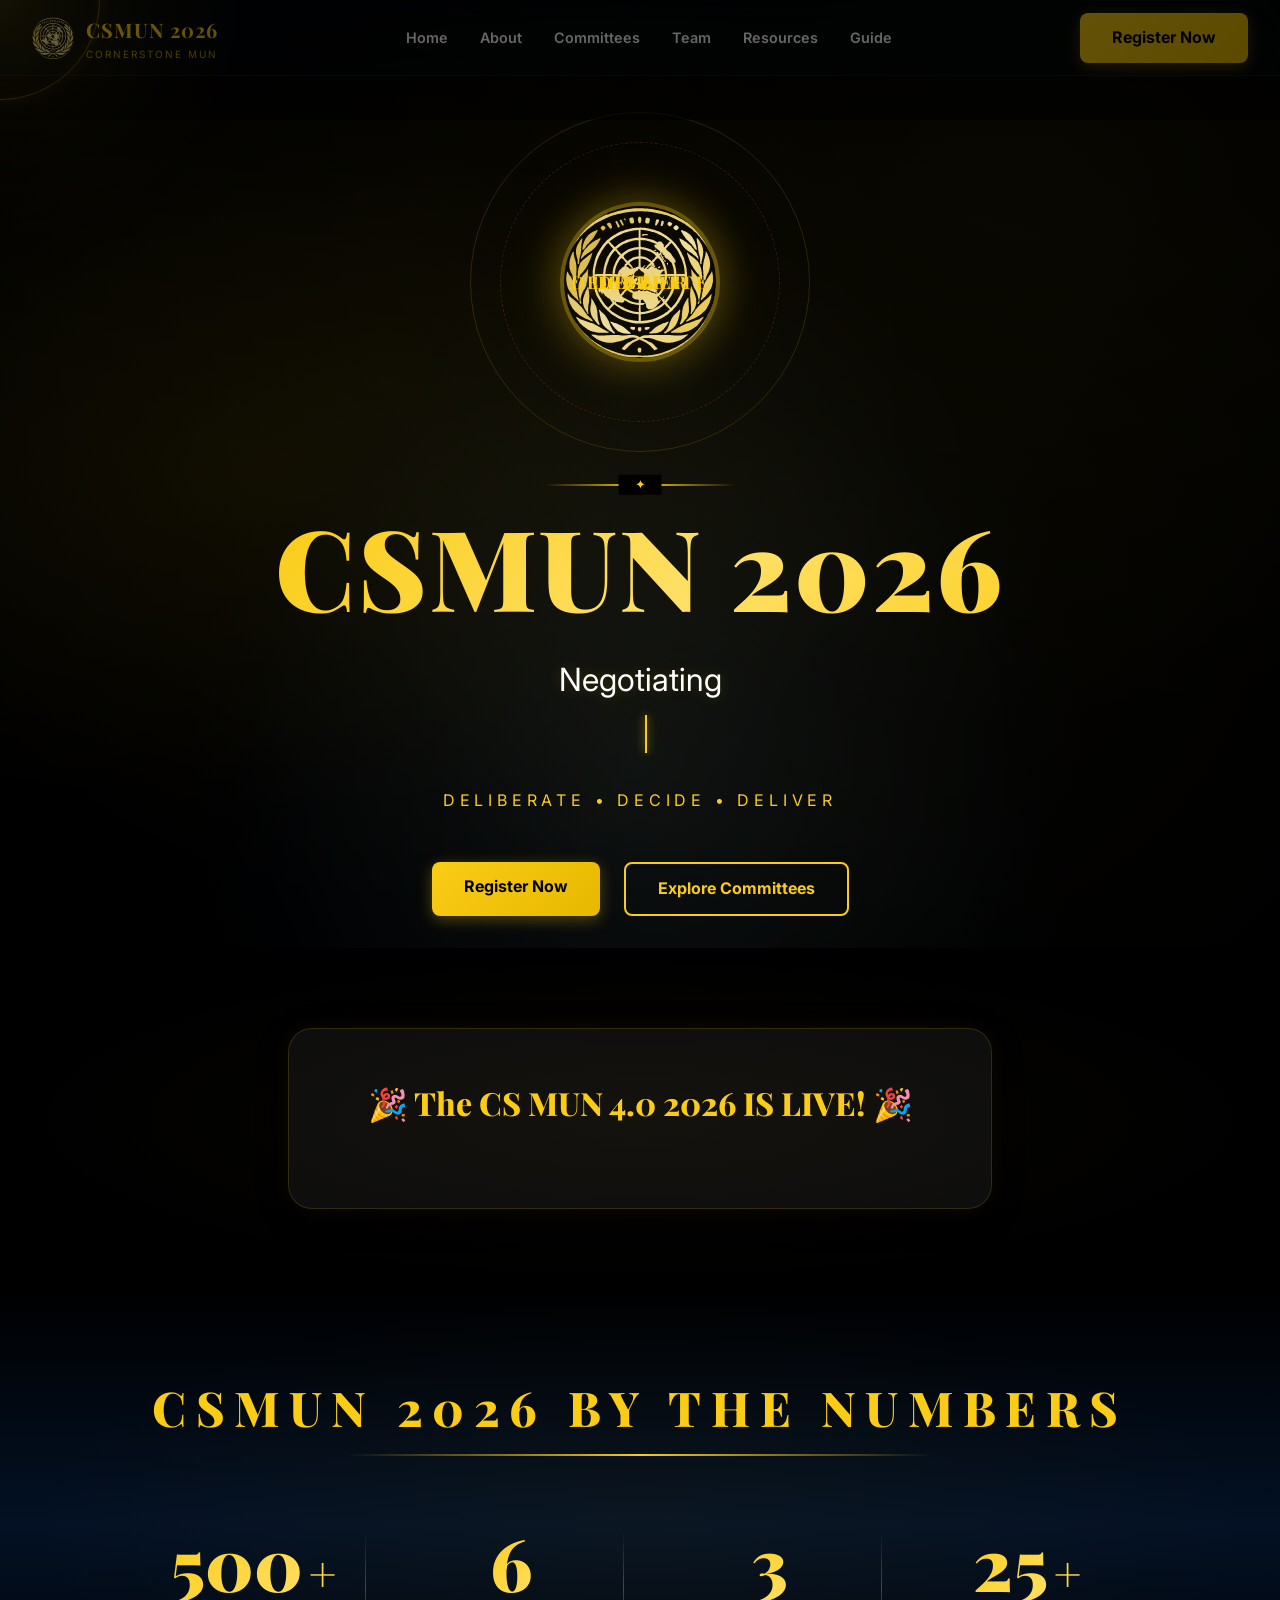
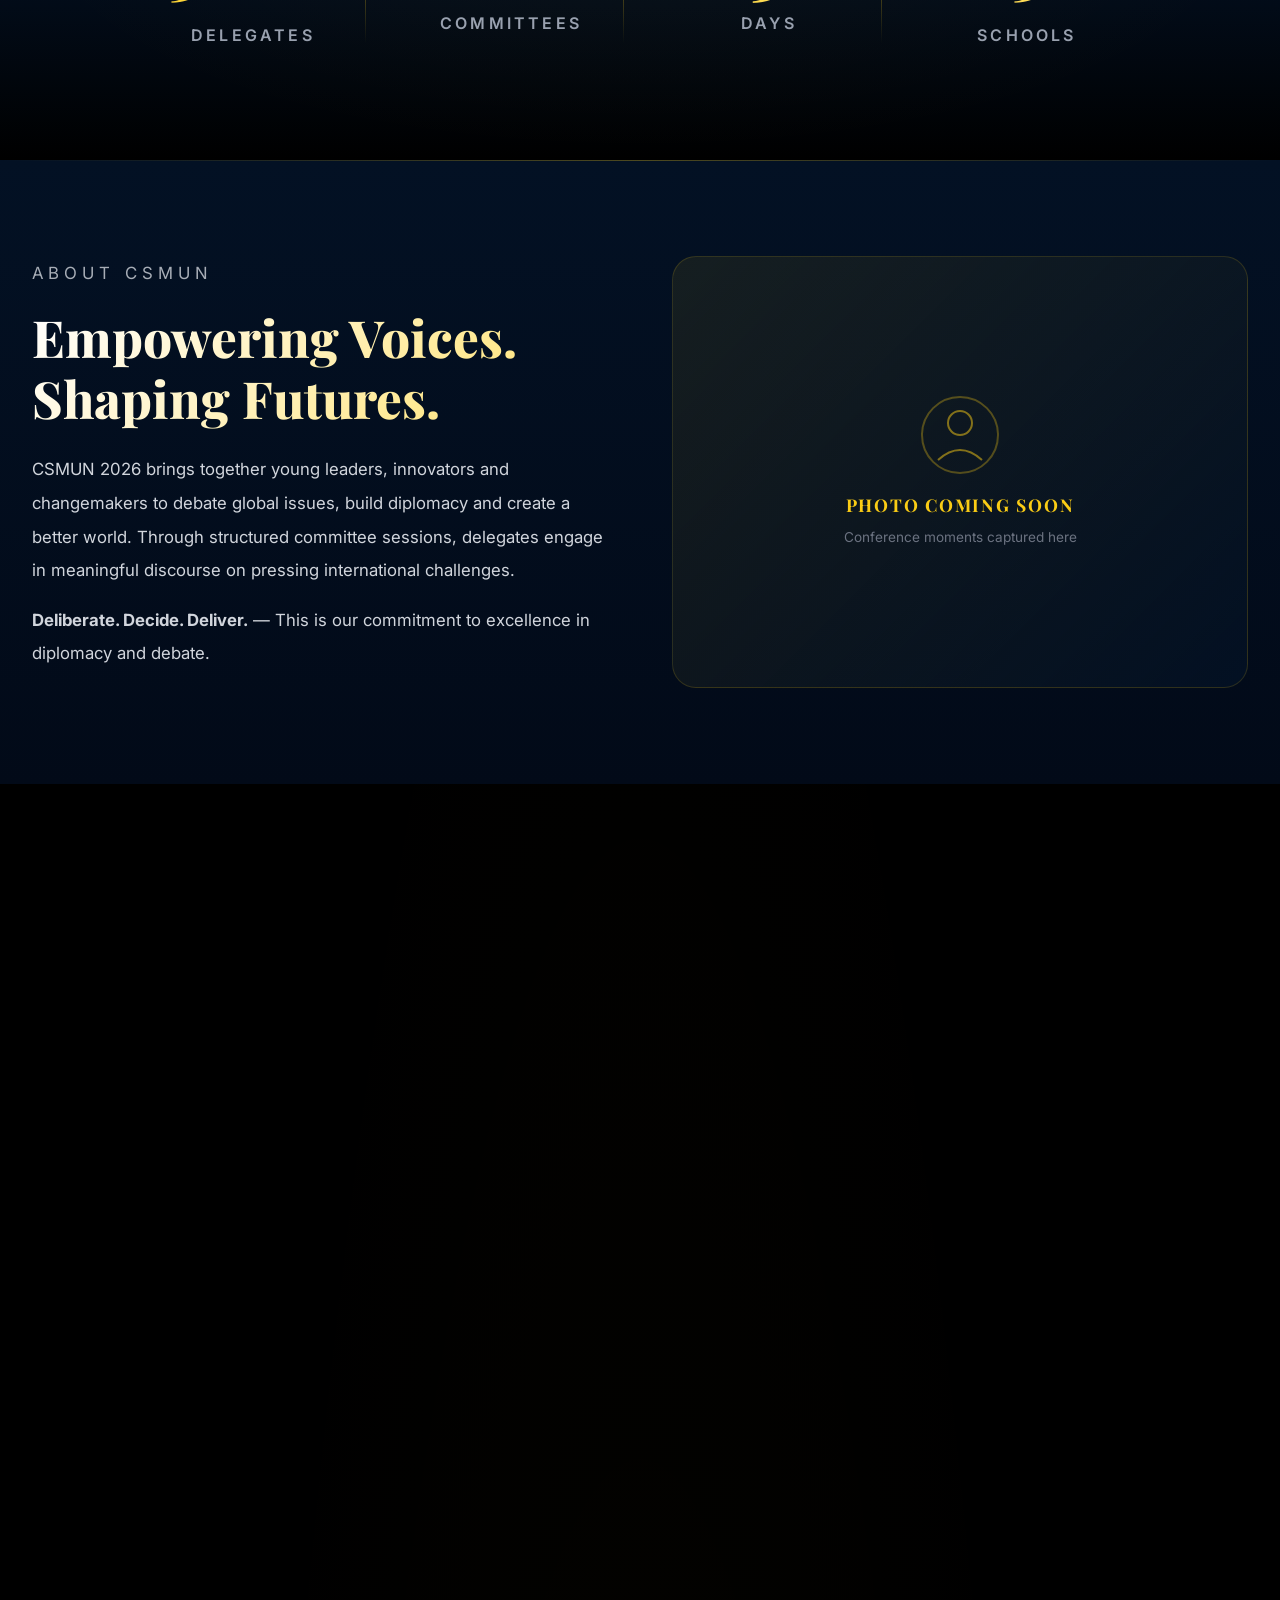
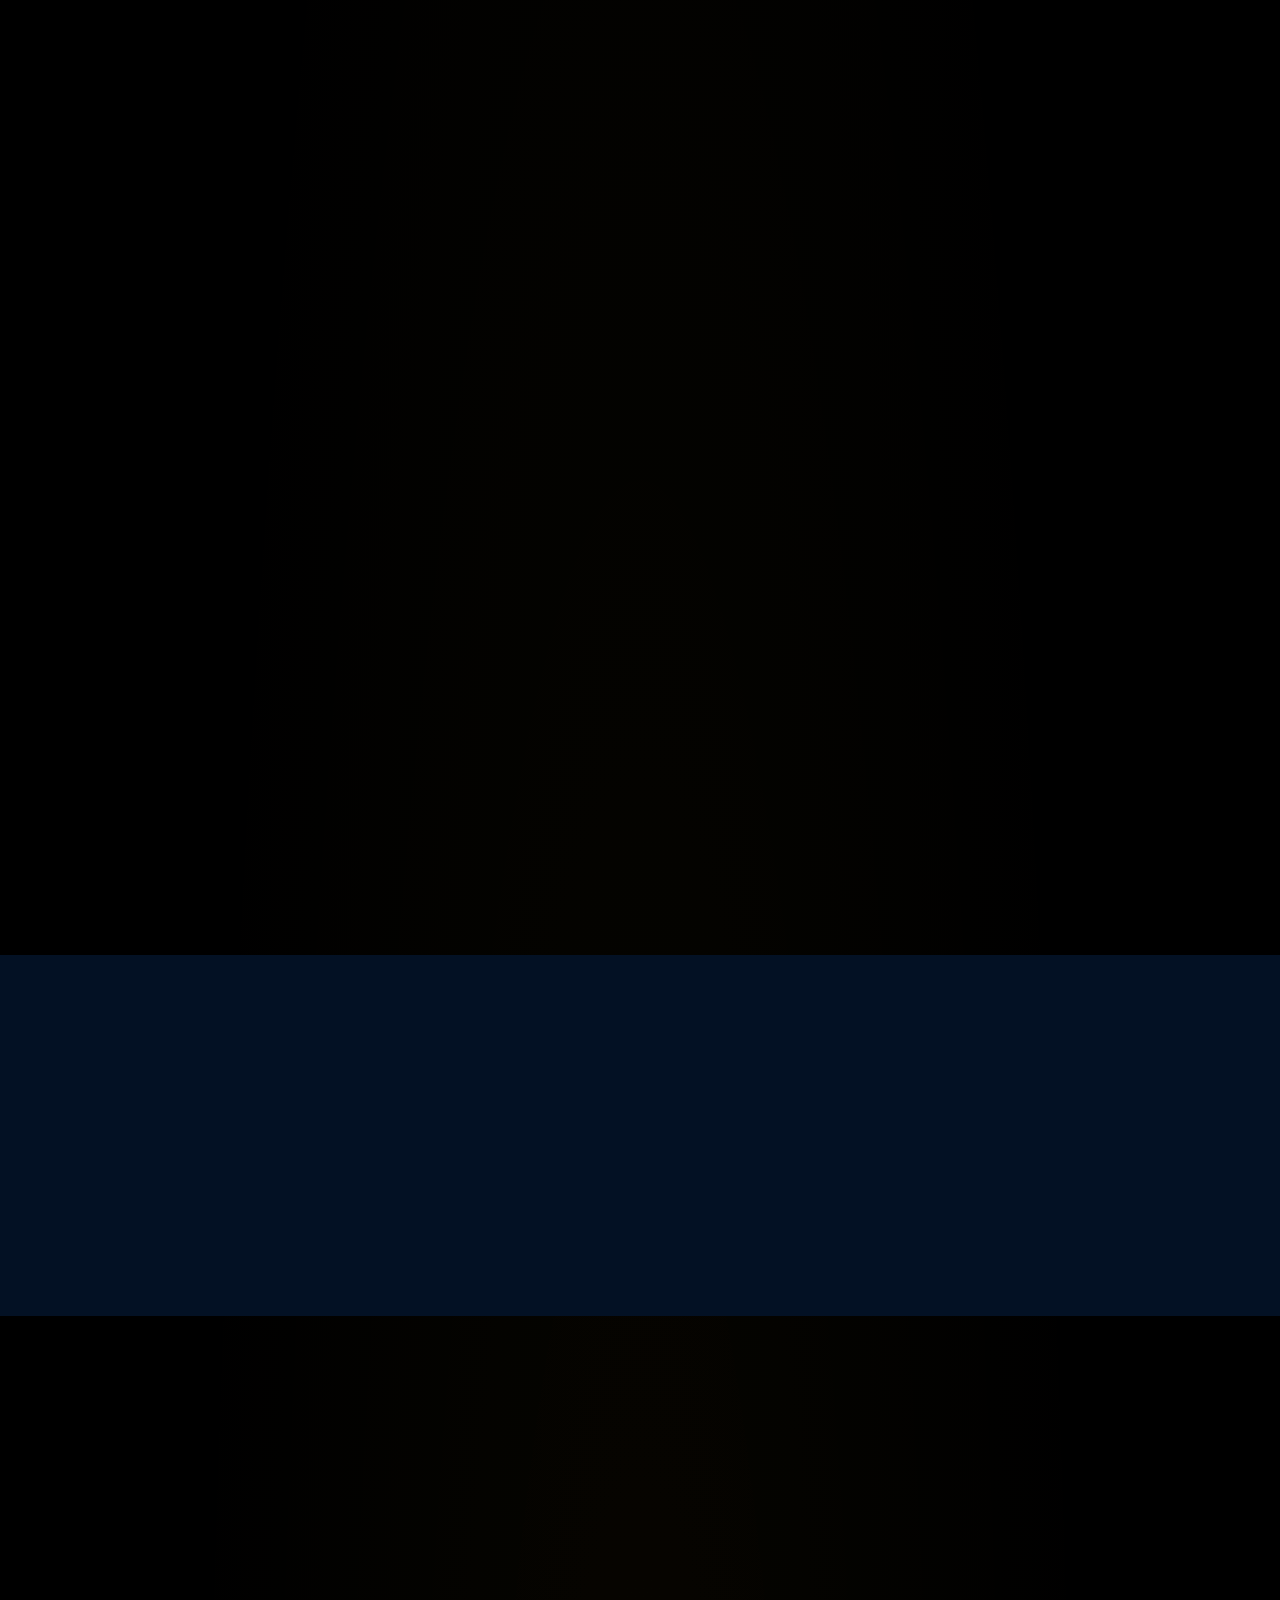
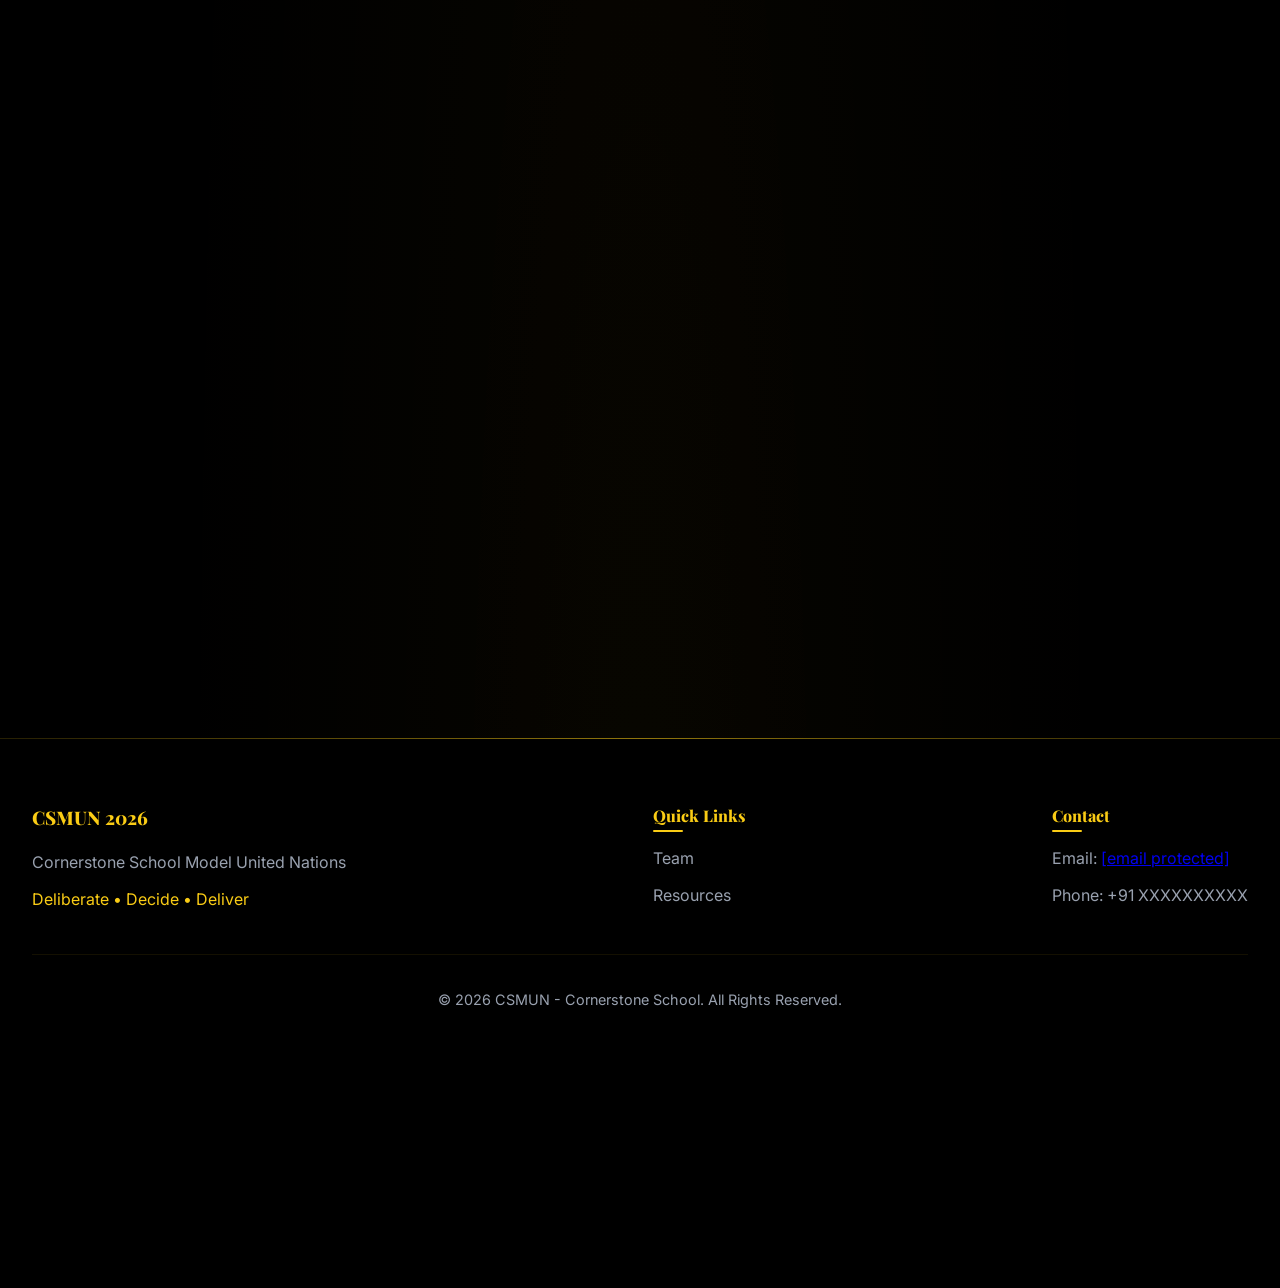
==== commit cf544b12: "fix: remove scanlines and hero char animation that broke layout" ====
--- a/index.html
+++ b/index.html
@@ -20,9 +20,6 @@
  <div class="mouse-glow" id="mouseGlow"></div>
  <div class="mouse-glow-ring" id="mouseGlowRing"></div>
  
- <!-- Cinematic Scanline Overlay -->
- <div class="scanlines"></div>
- 
  <!-- Letterbox Bars (cinematic) -->
  <div class="letterbox-bars" id="letterboxBars">
  <div class="letterbox-top"></div>
--- a/styles.css
+++ b/styles.css
@@ -167,20 +167,20 @@
     top: 0;
     left: 0;
     width: 100%;
-    background: rgba(3, 17, 36, 0.45);
-    backdrop-filter: blur(16px) saturate(1.4);
-    -webkit-backdrop-filter: blur(16px) saturate(1.4);
-    border-bottom: 1px solid rgba(250, 204, 21, 0.12);
+    background: rgba(3, 17, 36, 0.18);
+    backdrop-filter: blur(24px) saturate(1.8);
+    -webkit-backdrop-filter: blur(24px) saturate(1.8);
+    border-bottom: 1px solid rgba(250, 204, 21, 0.08);
     z-index: 1000;
     padding: 0.8rem 0;
     transition: background var(--transition-normal), box-shadow var(--transition-normal), backdrop-filter var(--transition-normal);
 }
 #navbar.scrolled {
-    background: rgba(3, 17, 36, 0.65);
-    backdrop-filter: blur(20px) saturate(1.6);
-    -webkit-backdrop-filter: blur(20px) saturate(1.6);
-    box-shadow: 0 4px 30px rgba(0, 0, 0, 0.4), 0 0 40px rgba(250, 204, 21, 0.06), inset 0 1px 0 rgba(250, 204, 21, 0.08);
-    border-bottom-color: rgba(250, 204, 21, 0.2);
+    background: rgba(3, 17, 36, 0.35);
+    backdrop-filter: blur(32px) saturate(2);
+    -webkit-backdrop-filter: blur(32px) saturate(2);
+    box-shadow: 0 4px 30px rgba(0, 0, 0, 0.3), 0 0 60px rgba(250, 204, 21, 0.04), inset 0 1px 0 rgba(250, 204, 21, 0.06);
+    border-bottom-color: rgba(250, 204, 21, 0.12);
 }
 
 .nav-container {
